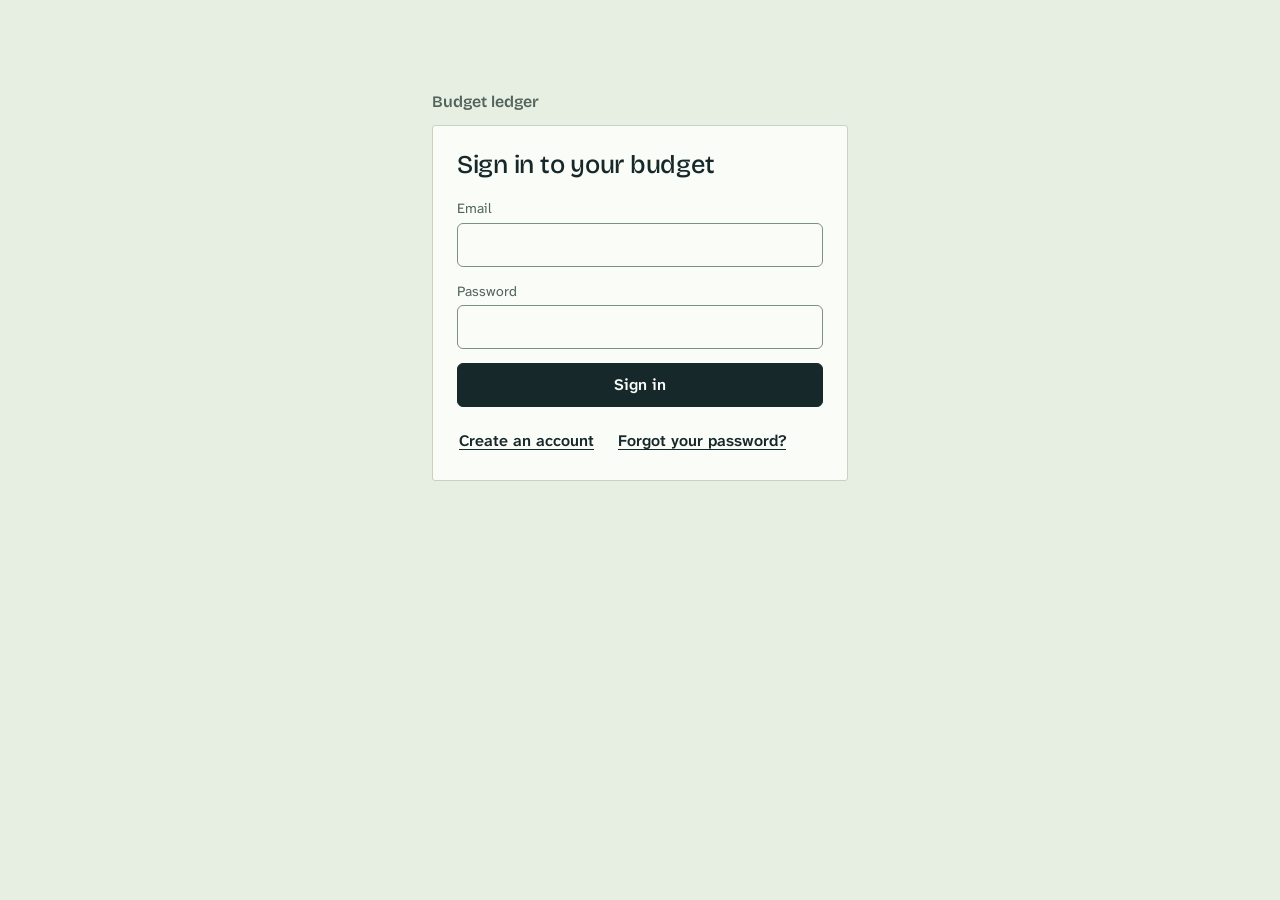
==== index.html @ 2b4f2cd9 "Add budget ledger app Single-page budget app (income, expenses, monthly budgets) that signs in and s" ====
<!doctype html>
<html lang="en">
<head>
<meta charset="utf-8">
<meta name="viewport" content="width=device-width, initial-scale=1, viewport-fit=cover">
<title>Budget ledger</title>
<meta name="color-scheme" content="light dark">
<meta name="robots" content="noindex">
<link rel="preconnect" href="https://fonts.googleapis.com">
<link rel="preconnect" href="https://fonts.gstatic.com" crossorigin>
<link href="https://fonts.googleapis.com/css2?family=Bricolage+Grotesque:opsz,wght@12..96,400..700&display=swap" rel="stylesheet">
<link href="https://fonts.googleapis.com/css2?family=Atkinson+Hyperlegible+Next:wght@400;600;700&display=swap" rel="stylesheet">
<style>
:root{
  --paper:#E7EFE2; --sheet:#FAFCF7; --band:#EDF4E7; --ink:#17282B; --muted:#52635C;
  --rule:#C5D3C0; --line:#7C9082; --green:#1F6646; --red:#B42318; --amber:#FFE9A8;
  --track:#D9E4D4; --focus:#1A5FB4; --backdrop:rgba(12,24,18,.45);
  --display:"Bricolage Grotesque","Avenir Next","Segoe UI",system-ui,sans-serif;
  --body:"Atkinson Hyperlegible Next","Atkinson Hyperlegible","Segoe UI",system-ui,-apple-system,sans-serif;
  box-sizing:border-box;
  padding-top:env(safe-area-inset-top,0px);
  padding-bottom:env(safe-area-inset-bottom,0px);
}
@media (prefers-color-scheme: dark){
  :root:not([data-theme="light"]){
    --paper:#0F1715; --sheet:#16201D; --band:#1B2824; --ink:#E4ECE4; --muted:#9DADA5;
    --rule:#2D3C36; --line:#5E746A; --green:#7ACBA2; --red:#FF8F80; --amber:#5A4A12;
    --track:#27352F; --focus:#8AB4F8; --backdrop:rgba(0,0,0,.6);
  }
}
:root[data-theme="dark"]{
  --paper:#0F1715; --sheet:#16201D; --band:#1B2824; --ink:#E4ECE4; --muted:#9DADA5;
  --rule:#2D3C36; --line:#5E746A; --green:#7ACBA2; --red:#FF8F80; --amber:#5A4A12;
  --track:#27352F; --focus:#8AB4F8; --backdrop:rgba(0,0,0,.6);
}
*,*::before,*::after{box-sizing:inherit}
html{scroll-padding-top:env(safe-area-inset-top,0px)}
body{margin:0;background:var(--paper);color:var(--ink);font-family:var(--body);font-size:16px;line-height:1.45;-webkit-text-size-adjust:100%}
[hidden]{display:none !important}
h1,h2,h3,p{margin:0}
button,input,select,textarea{font:inherit;color:inherit}
:focus-visible{outline:3px solid var(--focus);outline-offset:2px}
.wrap{max-width:1120px;margin:0 auto;padding:clamp(14px,3vw,32px)}

/* top bar */
.top{display:flex;flex-wrap:wrap;gap:12px 20px;align-items:center;justify-content:space-between}
.lead{display:flex;flex-wrap:wrap;gap:10px 18px;align-items:center}
.monthnav{display:flex;align-items:center;gap:6px;flex-wrap:wrap}
.monthlabel{font-family:var(--display);font-weight:600;font-size:1.25rem;min-width:9.5em;text-align:center}
.iconbtn{width:44px;height:44px;border:1px solid var(--line);background:var(--sheet);border-radius:6px;font-size:1.4rem;line-height:1;cursor:pointer}
.tools{display:flex;flex-wrap:wrap;gap:8px;align-items:center}
.status{font-size:.875rem;color:var(--muted);margin-right:4px}
.status .bad{color:var(--red)}
.btn{min-height:44px;padding:0 16px;border:1px solid var(--line);background:var(--sheet);border-radius:6px;cursor:pointer;font-weight:600}
.btn.small{min-height:40px;padding:0 12px;font-size:.9375rem}
.btn.primary{background:var(--ink);color:var(--sheet);border-color:var(--ink)}
.btn.danger{color:var(--red);border-color:var(--red)}
.btn:disabled{opacity:.5;cursor:not-allowed}
.linkbtn{background:none;border:0;padding:4px 2px;text-decoration:underline;text-underline-offset:3px;cursor:pointer;font-weight:600}

/* the sentence */
.hero{padding:clamp(22px,5vw,48px) 0 clamp(18px,3vw,30px)}
.say{font-family:var(--display);font-weight:500;font-size:clamp(1.45rem,1rem + 2.1vw,2.35rem);line-height:1.18;max-width:26em;text-wrap:balance;letter-spacing:-.01em}
.result{font-family:var(--display);font-weight:650;font-size:clamp(2.1rem,1.2rem + 4vw,3.6rem);line-height:1.1;margin-top:.35em;letter-spacing:-.02em;font-variant-numeric:tabular-nums}
.result span{display:inline-block;border-bottom:.09em double currentColor;padding-bottom:.04em}
.result.short{color:var(--red)}
.plan{margin-top:14px;color:var(--muted);max-width:60ch}
.hero .btn{margin-top:16px}

/* sheets of paper */
.sheet{background:var(--sheet);border:1px solid var(--rule);border-radius:3px;padding:18px}
.sheet + .sheet{margin-top:16px}
.sheet h2{font-family:var(--display);font-weight:600;font-size:1.1rem;margin-bottom:12px}
.sheethead{display:flex;flex-wrap:wrap;align-items:baseline;justify-content:space-between;gap:4px 16px;margin-bottom:12px}
.sheethead h2{margin:0}
.sheethead div{font-size:.9375rem;color:var(--muted)}

/* add an entry */
.addgrid{display:grid;gap:10px;grid-template-columns:max-content 7.5rem minmax(9rem,1fr) 10.5rem 10rem max-content;align-items:end}
.f{display:flex;flex-direction:column;gap:4px;min-width:0}
.f > span{font-size:.875rem;color:var(--muted)}
input[type=text],input[type=email],input[type=password],input[type=date],select,textarea{width:100%;min-height:44px;padding:8px 10px;border:1px solid var(--line);border-radius:6px;background:var(--sheet);font-size:1rem}
input.num{text-align:right;font-variant-numeric:tabular-nums}
.seg{display:inline-flex;border:1px solid var(--line);border-radius:6px;overflow:hidden;height:44px}
.seg label{position:relative;display:flex;cursor:pointer}
.seg input{position:absolute;opacity:0;inset:0;margin:0;cursor:pointer}
.seg span{display:flex;align-items:center;padding:0 12px;font-weight:600;white-space:nowrap}
.seg input:checked + span{background:var(--ink);color:var(--sheet)}
.seg input:focus-visible + span{outline:3px solid var(--focus);outline-offset:-3px}
.check{display:inline-flex;align-items:center;gap:8px;margin-top:12px;font-size:.9375rem;cursor:pointer}
.check input{width:20px;height:20px;accent-color:var(--ink)}
.err{color:var(--red);margin-top:10px;font-weight:600}
.add{margin-bottom:16px}
.due{margin-bottom:16px}
.duerow{display:flex;flex-wrap:wrap;align-items:center;gap:8px 12px;padding:8px 0;border-top:1px solid var(--rule)}
.duerow .grow{flex:1 1 12rem;min-width:0}
.duerow small{display:block;color:var(--muted);font-size:.875rem}

/* main columns */
.cols{display:grid;gap:16px;grid-template-columns:minmax(0,1.55fr) minmax(0,1fr);align-items:start}

/* ledger: green-bar paper, one band per day */
.ledger{border-top:1px solid var(--rule)}
.row{display:grid;grid-template-columns:4.4rem minmax(0,1fr) auto;gap:10px;align-items:baseline;width:100%;text-align:left;background:transparent;border:0;border-bottom:1px solid var(--rule);padding:10px 8px;cursor:pointer;border-radius:0}
.row.band{background:var(--band)}
.row:hover .rnote{text-decoration:underline;text-underline-offset:3px}
.rdate{color:var(--muted);font-size:.875rem;white-space:nowrap}
.rmain{min-width:0}
.rnote{display:block;overflow-wrap:anywhere}
.rsub{display:block;color:var(--muted);font-size:.875rem}
.ramt{font-variant-numeric:tabular-nums;font-weight:600;white-space:nowrap}
.ramt.in{color:var(--green)}
.row.new{animation:flash 1.6s ease-out}
@keyframes flash{from{background:var(--amber)}}
.empty{color:var(--muted);padding:14px 0 4px;max-width:46ch}

/* budget */
.cat{display:block;width:100%;text-align:left;background:transparent;border:0;border-top:1px solid var(--rule);padding:10px 4px;cursor:pointer;border-radius:0}
.cat[aria-pressed=true]{background:var(--band);box-shadow:inset 3px 0 0 var(--ink)}
.cattop{display:flex;justify-content:space-between;gap:12px;align-items:baseline}
.catname{font-weight:600;overflow-wrap:anywhere}
.catnum{font-variant-numeric:tabular-nums;white-space:nowrap;font-size:.9375rem}
.catsub{font-size:.875rem;color:var(--muted);margin-top:2px}
.catsub.over{color:var(--red);font-weight:600}
.bar{position:relative;height:8px;background:var(--track);margin-top:7px}
.bar i{display:block;height:100%;background:var(--ink)}
.bar.over i{background:var(--red)}
.bar.in i{background:var(--green)}
.bar b{position:absolute;top:-4px;bottom:-4px;width:2px;background:var(--ink);box-shadow:0 0 0 1px var(--sheet)}
.subhead{font-family:var(--display);font-weight:600;font-size:1rem;margin:18px 0 8px}
.hint{color:var(--muted);font-size:.875rem;margin-top:12px}
.panelbtn{margin-top:14px}

/* trend */
.trend svg{display:block;width:100%;height:auto}
.trend text{fill:var(--muted);font-family:var(--body);font-size:11px}
.trend text.cur{fill:var(--ink);font-weight:700}
.trend .hit{fill:transparent;cursor:pointer}
.trend .hit:focus-visible{outline:3px solid var(--focus)}
.legend{display:flex;gap:16px;font-size:.875rem;color:var(--muted);margin-top:8px}
.legend i{display:inline-block;width:10px;height:10px;margin-right:6px}

/* dialogs */
dialog{width:100%;max-width:min(620px,calc(100vw - 20px));max-height:calc(100% - 20px);overflow:auto;border:1px solid var(--rule);border-radius:4px;background:var(--sheet);color:var(--ink);padding:20px}
dialog::backdrop{background:var(--backdrop)}
dialog h2{font-family:var(--display);font-weight:600;font-size:1.3rem;margin-bottom:14px}
dialog h3{font-family:var(--display);font-weight:600;font-size:1.05rem;margin:22px 0 8px}
.dgrid{display:grid;gap:12px;grid-template-columns:1fr 1fr}
.dgrid .wide{grid-column:1 / -1}
.actions{display:flex;flex-wrap:wrap;gap:8px;margin-top:20px;align-items:center}
.actions .sp{flex:1}
.cathead,.catrow{display:grid;grid-template-columns:minmax(0,1fr) 8.5rem auto;gap:8px;align-items:center}
.cathead{font-size:.875rem;color:var(--muted);margin-bottom:4px}
.cathead span:last-child{width:5.2rem}
.catrow{margin-bottom:8px}
.addcat{display:grid;grid-template-columns:minmax(0,1fr) auto;gap:8px;margin-top:4px}
.reprow{display:flex;flex-wrap:wrap;gap:8px 12px;align-items:center;justify-content:space-between;padding:8px 0;border-top:1px solid var(--rule)}
.dnote{margin-top:12px;font-size:.9375rem}
textarea{min-height:170px;resize:vertical;font-size:.9375rem;white-space:pre;overflow:auto}
.steps{color:var(--muted);margin-bottom:12px;max-width:62ch}

/* sign in */
.authwrap{max-width:30rem;padding-top:clamp(28px,10vh,96px)}
.brand{font-family:var(--display);font-weight:600;color:var(--muted);margin-bottom:12px}
.authcard{padding:24px}
.authcard .say{font-size:1.6rem;margin-bottom:18px}
#authForm{display:grid;gap:14px}
#authForm .err,#authForm .note{margin-top:0}
.note{font-weight:600}
.authlinks{display:flex;flex-wrap:wrap;gap:6px 20px;margin-top:18px}

/* toast */
.toast{position:fixed;left:50%;transform:translateX(-50%);bottom:calc(16px + env(safe-area-inset-bottom,0px));background:var(--ink);color:var(--sheet);padding:10px 14px;border-radius:6px;display:flex;gap:12px;align-items:center;max-width:calc(100vw - 24px);z-index:5}
.toast .linkbtn{color:inherit}

@media (max-width:1040px){
  .addgrid{grid-template-columns:1fr 1fr}
  .addgrid .seg{grid-column:1 / -1;justify-self:start}
  .addgrid .f-amt,.addgrid .f-note{grid-column:1 / -1}
  .addgrid #aAdd{grid-column:1 / -1}
}
@media (max-width:820px){
  .cols{grid-template-columns:minmax(0,1fr)}
  .tools{width:100%}
  .status{width:100%}
}
@media (max-width:460px){
  .monthlabel{min-width:0;flex:1}
  .monthnav{width:100%}
  .row{grid-template-columns:3.4rem minmax(0,1fr) auto;padding:10px 4px}
  .sheet{padding:14px}
  .dgrid{grid-template-columns:1fr}
  .cathead,.catrow{grid-template-columns:minmax(0,1fr) 6.5rem auto}
}
@media (prefers-reduced-motion:reduce){ .row.new{animation:none} }
</style>
</head>
<body>
<main class="wrap authwrap" id="authView" hidden>
  <p class="brand">Budget ledger</p>
  <section class="sheet authcard" aria-labelledby="authTitle">
    <h1 id="authTitle" class="say">Sign in to your budget</h1>
    <form id="authForm" novalidate>
      <label class="f" id="fName" hidden><span>Your first name</span><input id="uName" type="text" autocomplete="given-name" maxlength="40"></label>
      <label class="f" id="fEmail"><span>Email</span><input id="uEmail" type="email" autocomplete="email" inputmode="email"></label>
      <label class="f" id="fPass"><span id="passLabel">Password</span><input id="uPass" type="password" autocomplete="current-password"></label>
      <p id="authMsg" class="err" role="alert" hidden></p>
      <button id="authGo" class="btn primary" type="submit">Sign in</button>
    </form>
    <p class="authlinks">
      <button class="linkbtn" id="toSignup" type="button">Create an account</button>
      <button class="linkbtn" id="toForgot" type="button">Forgot your password?</button>
      <button class="linkbtn" id="toSignin" type="button" hidden>Back to sign in</button>
    </p>
  </section>
</main>

<div class="wrap" id="appView" hidden>

  <header class="top">
    <div class="lead">
    <div class="monthnav">
      <button class="iconbtn" id="prevM" type="button" aria-label="Previous month">&lsaquo;</button>
      <div id="monthLabel" class="monthlabel" aria-live="polite"></div>
      <button class="iconbtn" id="nextM" type="button" aria-label="Next month">&rsaquo;</button>
      <button class="btn small" id="thisM" type="button" hidden>Back to this month</button>
    </div>
    </div>
    <div class="tools">
      <span id="acctName" class="status"></span>
      <span id="status" class="status" role="status"></span>
      <button class="btn small" id="openImp" type="button">Import from a sheet</button>
      <button class="btn small" id="doExport" type="button">Export CSV</button>
      <button class="btn small" id="openCats" type="button">Categories and budgets</button>
      <button class="btn small" id="signOut" type="button">Sign out</button>
    </div>
  </header>

  <section id="hero" class="hero" aria-live="polite"></section>

  <section class="add sheet" aria-labelledby="addTitle">
    <h2 id="addTitle">Add an entry</h2>
    <div class="addgrid" id="addGrid">
      <div class="seg" role="radiogroup" aria-label="Entry type">
        <label><input type="radio" name="aKind" value="expense" checked><span>Money out</span></label>
        <label><input type="radio" name="aKind" value="income"><span>Money in</span></label>
      </div>
      <label class="f f-amt"><span>Amount</span><input id="aAmt" class="num" type="text" inputmode="decimal" autocomplete="off" placeholder="0.00"></label>
      <label class="f f-note"><span>What was it?</span><input id="aNote" type="text" list="notes" autocomplete="off" maxlength="120" placeholder="Groceries, client invoice, rent"></label>
      <label class="f f-cat"><span>Category</span><select id="aCat"></select></label>
      <label class="f f-date"><span>Date</span><input id="aDate" type="date"></label>
      <button id="aAdd" class="btn primary" type="button" disabled>Add entry</button>
    </div>
    <label class="check"><input type="checkbox" id="aRepeat"> Repeats every month</label>
    <p id="aErr" class="err" role="alert" hidden></p>
    <datalist id="notes"></datalist>
  </section>

  <section id="due" class="due sheet" aria-labelledby="dueTitle" hidden></section>

  <div class="cols">
    <section class="sheet" aria-labelledby="entTitle">
      <div class="sheethead"><h2 id="entTitle">Entries</h2><div id="filterNote"></div></div>
      <div id="ledger"></div>
    </section>
    <aside>
      <section class="sheet" aria-labelledby="budTitle">
        <h2 id="budTitle">Budget</h2>
        <div id="budget"></div>
      </section>
      <section class="sheet" aria-labelledby="trTitle">
        <h2 id="trTitle">Last six months</h2>
        <div id="trend" class="trend"></div>
      </section>
    </aside>
  </div>
</div>

<dialog id="editDlg" aria-labelledby="editTitle">
  <h2 id="editTitle">Edit entry</h2>
  <div class="dgrid" id="editGrid">
    <div class="wide">
      <div class="seg" role="radiogroup" aria-label="Entry type">
        <label><input type="radio" name="eKind" value="expense"><span>Money out</span></label>
        <label><input type="radio" name="eKind" value="income"><span>Money in</span></label>
      </div>
    </div>
    <label class="f"><span>Amount</span><input id="eAmt" class="num" type="text" inputmode="decimal" autocomplete="off"></label>
    <label class="f"><span>Date</span><input id="eDate" type="date"></label>
    <label class="f wide"><span>What was it?</span><input id="eNote" type="text" maxlength="120" autocomplete="off"></label>
    <label class="f wide"><span>Category</span><select id="eCat"></select></label>
  </div>
  <p id="eErr" class="err" role="alert" hidden></p>
  <div class="actions">
    <button class="btn danger" id="eDelete" type="button">Delete entry</button>
    <span class="sp"></span>
    <button class="btn" id="eCancel" type="button">Cancel</button>
    <button class="btn primary" id="eSave" type="button">Save changes</button>
  </div>
</dialog>

<dialog id="catDlg" aria-labelledby="catTitle">
  <h2 id="catTitle">Categories and budgets</h2>
  <p class="steps">Changes save as you make them. Leave a budget blank if you only want to track a category.</p>
  <div id="catBody"></div>
  <p id="catNote" class="dnote" role="status" hidden></p>
  <div class="actions"><span class="sp"></span><button class="btn primary" id="catDone" type="button">Done</button></div>
</dialog>

<dialog id="impDlg" aria-labelledby="impTitle">
  <h2 id="impTitle">Import from a sheet</h2>
  <p class="steps">In Google Sheets, select your rows and copy them, then paste here. Put the columns in this order: date, description, category, amount. A header row is fine, and a fifth column saying income or expense is optional.</p>
  <label class="f"><span>Pasted rows</span><textarea id="impText" spellcheck="false" placeholder="10/02/2026	Groceries	Food	84.12"></textarea></label>
  <p id="impPreview" class="dnote" role="status"></p>
  <div class="actions"><span class="sp"></span>
    <button class="btn" id="impCancel" type="button">Cancel</button>
    <button class="btn primary" id="impGo" type="button" disabled>Import entries</button>
  </div>
</dialog>

<div id="toast" class="toast" role="status" hidden></div>

<script>
/* Supabase client library @supabase/supabase-js 2.117.2 (MIT) */
var supabase=(function(e){function t(e,t){var n={};for(var r in e)Object.prototype.hasOwnProperty.call(e,r)&&t.indexOf(r)<0&&(n[r]=e[r]);if(e!=null&&typeof Object.getOwnPropertySymbols==`function`)for(var i=0,r=Object.getOwnPropertySymbols(e);i<r.length;i++)t.indexOf(r[i])<0&&Object.prototype.propertyIsEnumerable.call(e,r[i])&&(n[r[i]]=e[r[i]]);return n}function n(e,t,n,r){function i(e){return e instanceof n?e:new n(function(t){t(e)})}return new(n||=Promise)(function(n,a){function o(e){try{c(r.next(e))}catch(e){a(e)}}function s(e){try{c(r.throw(e))}catch(e){a(e)}}function c(e){e.done?n(e.value):i(e.value).then(o,s)}c((r=r.apply(e,t||[])).next())})}let r=e=>e?(...t)=>e(...t):(...e)=>fetch(...e);var i=class extends Error{constructor(e,t=`FunctionsError`,n){super(e),this.name=t,this.context=n}toJSON(){return{name:this.name,message:this.message,context:this.context}}},a=class extends i{constructor(e){super(`Failed to send a request to the Edge Function`,`FunctionsFetchError`,e)}},o=class extends i{constructor(e){super(`Relay Error invoking the Edge Function`,`FunctionsRelayError`,e)}},s=class extends i{constructor(e){super(`Edge Function returned a non-2xx status code`,`FunctionsHttpError`,e)}},c;(function(e){e.Any=`any`,e.ApNortheast1=`ap-northeast-1`,e.ApNortheast2=`ap-northeast-2`,e.ApSouth1=`ap-south-1`,e.ApSoutheast1=`ap-southeast-1`,e.ApSoutheast2=`ap-southeast-2`,e.CaCentral1=`ca-central-1`,e.EuCentral1=`eu-central-1`,e.EuWest1=`eu-west-1`,e.EuWest2=`eu-west-2`,e.EuWest3=`eu-west-3`,e.SaEast1=`sa-east-1`,e.UsEast1=`us-east-1`,e.UsWest1=`us-west-1`,e.UsWest2=`us-west-2`})(c||={});var l=class{constructor(e,{headers:t={},customFetch:n,region:i=c.Any}={}){this.url=e,this.headers=t,this.region=i,this.fetch=r(n)}setAuth(e){this.headers.Authorization=`Bearer ${e}`}invoke(e){return n(this,arguments,void 0,function*(e,t={}){var n;let r,i,c;try{let{headers:n,method:l,body:u,signal:d,timeout:f}=t,p={},{region:m}=t;m||=this.region;let h=new URL(`${this.url}/${e}`);m&&m!==`any`&&(p[`x-region`]=m,h.searchParams.set(`forceFunctionRegion`,m));let g,ee=!!n&&Object.keys(n).some(e=>e.toLowerCase()===`content-type`);u&&!ee?typeof Blob<`u`&&u instanceof Blob||u instanceof ArrayBuffer?(p[`Content-Type`]=`application/octet-stream`,g=u):typeof u==`string`?(p[`Content-Type`]=`text/plain`,g=u):typeof FormData<`u`&&u instanceof FormData?g=u:(p[`Content-Type`]=`application/json`,g=JSON.stringify(u)):g=u&&typeof u!=`string`&&!(typeof Blob<`u`&&u instanceof Blob)&&!(u instanceof ArrayBuffer)&&!(typeof FormData<`u`&&u instanceof FormData)?JSON.stringify(u):u;let te=d;f&&(i=new AbortController,r=setTimeout(()=>i.abort(),f),d?(te=i.signal,c=()=>i.abort(),d.addEventListener(`abort`,c)):te=i.signal);let _=yield this.fetch(h.toString(),{method:l||`POST`,headers:Object.assign(Object.assign(Object.assign({},p),this.headers),n),body:g,signal:te}).catch(e=>{throw new a(e)}),ne=_.headers.get(`x-relay-error`);if(ne&&ne===`true`)throw new o(_);if(!_.ok)throw new s(_);let re=(_.headers.get(`Content-Type`)??`text/plain`).split(`;`)[0].trim().toLowerCase(),ie;return ie=re===`application/json`?yield _.json():re===`application/octet-stream`||re===`application/pdf`?yield _.blob():re===`text/event-stream`?_:re===`multipart/form-data`?yield _.formData():yield _.text(),{data:ie,error:null,response:_}}catch(e){return{data:null,error:e,response:e instanceof s||e instanceof o?e.context:void 0}}finally{r&&clearTimeout(r),c&&((n=t.signal)==null||n.removeEventListener(`abort`,c))}})}},u=class extends Error{constructor(e){super(e.message),this.name=`PostgrestError`,this.details=e.details,this.hint=e.hint,this.code=e.code}toJSON(){return{name:this.name,message:this.message,details:this.details,hint:this.hint,code:this.code}}};let d=e=>Math.min(1e3*2**e,3e4),f=[520,503],p=[`GET`,`HEAD`,`OPTIONS`];function m(e){"@babel/helpers - typeof";return m=typeof Symbol==`function`&&typeof Symbol.iterator==`symbol`?function(e){return typeof e}:function(e){return e&&typeof Symbol==`function`&&e.constructor===Symbol&&e!==Symbol.prototype?`symbol`:typeof e},m(e)}function h(e,t){if(m(e)!=`object`||!e)return e;var n=e[Symbol.toPrimitive];if(n!==void 0){var r=n.call(e,t||`default`);if(m(r)!=`object`)return r;throw TypeError(`@@toPrimitive must return a primitive value.`)}return(t===`string`?String:Number)(e)}function g(e){var t=h(e,`string`);return m(t)==`symbol`?t:t+``}function ee(e,t,n){return(t=g(t))in e?Object.defineProperty(e,t,{value:n,enumerable:!0,configurable:!0,writable:!0}):e[t]=n,e}function te(e,t){var n=Object.keys(e);if(Object.getOwnPropertySymbols){var r=Object.getOwnPropertySymbols(e);t&&(r=r.filter(function(t){return Object.getOwnPropertyDescriptor(e,t).enumerable})),n.push.apply(n,r)}return n}function _(e){for(var t=1;t<arguments.length;t++){var n=arguments[t]==null?{}:arguments[t];t%2?te(Object(n),!0).forEach(function(t){ee(e,t,n[t])}):Object.getOwnPropertyDescriptors?Object.defineProperties(e,Object.getOwnPropertyDescriptors(n)):te(Object(n)).forEach(function(t){Object.defineProperty(e,t,Object.getOwnPropertyDescriptor(n,t))})}return e}function ne(e,t){return new Promise(n=>{if(t?.aborted){n();return}let r=setTimeout(()=>{t?.removeEventListener(`abort`,i),n()},e);function i(){clearTimeout(r),n()}t?.addEventListener(`abort`,i)})}function re(e,t,n,r){return!(!r||n>=3||!p.includes(e)||!f.includes(t))}async function ie(e,t,n,r){let i=0;for(;;){let a=_({},n.headers);i>0&&(a[`X-Retry-Count`]=String(i));let o;try{o=await e(t,{method:n.method,headers:a,body:n.body,signal:n.signal})}catch(e){if(e?.name===`AbortError`||e?.code===`ABORT_ERR`||!p.includes(n.method))throw e;if(r&&i<3){let e=d(i);i++,await ne(e,n.signal);continue}throw e}if(re(n.method,o.status,i,r)){let e=o.headers?.get(`Retry-After`)??null,t=e===null?d(i):Math.max(0,parseInt(e,10)||0)*1e3;await o.text(),i++,await ne(t,n.signal);continue}return o}}var ae=class{constructor(e){this.shouldThrowOnError=!1,this.retryEnabled=!0,this.method=e.method,this.url=e.url,this.headers=new Headers(e.headers),this.schema=e.schema,this.body=e.body,this.shouldThrowOnError=e.shouldThrowOnError??!1,this.signal=e.signal,this.isMaybeSingle=e.isMaybeSingle??!1,this.shouldStripNulls=e.shouldStripNulls??!1,this.urlLengthLimit=e.urlLengthLimit??8e3,this.retryEnabled=e.retry??!0,e.fetch?this.fetch=e.fetch:this.fetch=fetch}throwOnError(){return this.shouldThrowOnError=!0,this}stripNulls(){if(this.headers.get(`Accept`)===`text/csv`)throw Error(`stripNulls() cannot be used with csv()`);return this.shouldStripNulls=!0,this}setHeader(e,t){return this.headers=new Headers(this.headers),this.headers.set(e,t),this}retry(e){return this.retryEnabled=e,this}then(e,t){var n=this;if(this.schema===void 0||([`GET`,`HEAD`].includes(this.method)?this.headers.set(`Accept-Profile`,this.schema):this.headers.set(`Content-Profile`,this.schema)),this.method!==`GET`&&this.method!==`HEAD`&&this.headers.set(`Content-Type`,`application/json`),this.shouldStripNulls){let e=this.headers.get(`Accept`);e===`application/vnd.pgrst.object+json`?this.headers.set(`Accept`,`application/vnd.pgrst.object+json;nulls=stripped`):(!e||e===`application/json`)&&this.headers.set(`Accept`,`application/vnd.pgrst.array+json;nulls=stripped`)}let r=this.fetch,i=(async()=>{let e={};n.headers.forEach((t,n)=>{e[n]=t});let t=await ie(r,n.url.toString(),{method:n.method,headers:e,body:JSON.stringify(n.body,(e,t)=>typeof t==`bigint`?t.toString():t),signal:n.signal},n.retryEnabled);return await n.processResponse(t)})();return this.shouldThrowOnError||(i=i.catch(e=>{let t=``,n=``,r=``,i=e?.cause;if(i){let n=i?.message??``,r=i?.code??``;t=`${e?.name??`FetchError`}: ${e?.message}`,t+=`\n\nCaused by: ${i?.name??`Error`}: ${n}`,r&&(t+=` (${r})`),i?.stack&&(t+=`\n${i.stack}`)}else t=e?.stack??``;let a=this.url.toString().length;return e?.name===`AbortError`||e?.code===`ABORT_ERR`?(r=``,n=`Request was aborted (timeout or manual cancellation)`,a>this.urlLengthLimit&&(n+=`. Note: Your request URL is ${a} characters, which may exceed server limits. If selecting many fields, consider using views. If filtering with large arrays (e.g., .in('id', [many IDs])), consider using an RPC function to pass values server-side.`)):(i?.name===`HeadersOverflowError`||i?.code===`UND_ERR_HEADERS_OVERFLOW`)&&(r=``,n=`HTTP headers exceeded server limits (typically 16KB)`,a>this.urlLengthLimit&&(n+=`. Your request URL is ${a} characters. If selecting many fields, consider using views. If filtering with large arrays (e.g., .in('id', [200+ IDs])), consider using an RPC function instead.`)),{success:!1,error:{message:`${e?.name??`FetchError`}: ${e?.message}`,details:t,hint:n,code:r},data:null,count:null,status:0,statusText:``}})),i.then(e,t)}async processResponse(e){var t=this;let n=null,r=null,i=null,a=e.status,o=e.statusText;if(e.ok){if(t.method!==`HEAD`){let i=await e.text();if(i!==``)if(t.headers.get(`Accept`)===`text/csv`)r=i;else if(t.headers.get(`Accept`)&&t.headers.get(`Accept`)?.includes(`application/vnd.pgrst.plan+text`))r=i;else try{r=JSON.parse(i)}catch{if(n={message:i},r=null,t.shouldThrowOnError)throw new u({message:i,details:``,hint:``,code:``})}}let s=t.headers.get(`Prefer`)?.match(/count=(exact|planned|estimated)/),c=e.headers.get(`content-range`)?.split(`/`);if(s&&c&&c.length>1&&(i=parseInt(c[1])),t.isMaybeSingle&&Array.isArray(r))if(r.length>1){if(n={code:`PGRST116`,details:`Results contain ${r.length} rows, application/vnd.pgrst.object+json requires 1 row`,hint:null,message:`JSON object requested, multiple (or no) rows returned`},r=null,i=null,a=406,o=`Not Acceptable`,t.shouldThrowOnError)throw new u(_(_({},n),{},{hint:n.hint??``}))}else r=r.length===1?r[0]:null}else{let i=await e.text();try{n=JSON.parse(i),Array.isArray(n)&&e.status===404&&(r=[],n=null,a=200,o=`OK`)}catch{e.status===404&&i===``?(a=204,o=`No Content`):n={message:i}}if(n&&t.shouldThrowOnError)throw new u(n)}return{success:n===null,error:n,data:r,count:i,status:a,statusText:o}}returns(){return this}overrideTypes(){return this}},oe=class extends ae{throwOnError(){return super.throwOnError()}select(e){let t=!1,n=(e??`*`).split(``).map(e=>/\s/.test(e)&&!t?``:(e===`"`&&(t=!t),e)).join(``);return this.url.searchParams.set(`select`,n),this.headers.append(`Prefer`,`return=representation`),this}order(e,{ascending:t=!0,nullsFirst:n,foreignTable:r,referencedTable:i=r}={}){let a=i?`${i}.order`:`order`,o=this.url.searchParams.get(a);return this.url.searchParams.set(a,`${o?`${o},`:``}${e}.${t?`asc`:`desc`}${n===void 0?``:n?`.nullsfirst`:`.nullslast`}`),this}limit(e,{foreignTable:t,referencedTable:n=t}={}){let r=n===void 0?`limit`:`${n}.limit`;return this.url.searchParams.set(r,`${e}`),this}range(e,t,{foreignTable:n,referencedTable:r=n}={}){let i=r===void 0?`offset`:`${r}.offset`,a=r===void 0?`limit`:`${r}.limit`;return this.url.searchParams.set(i,`${e}`),this.url.searchParams.set(a,`${t-e+1}`),this}abortSignal(e){return this.signal=e,this}single(){return this.headers.set(`Accept`,`application/vnd.pgrst.object+json`),this}maybeSingle(){return this.isMaybeSingle=!0,this}csv(){return this.headers.set(`Accept`,`text/csv`),this}geojson(){return this.headers.set(`Accept`,`application/geo+json`),this}explain({analyze:e=!1,verbose:t=!1,settings:n=!1,buffers:r=!1,wal:i=!1,format:a=`text`}={}){let o=[e?`analyze`:null,t?`verbose`:null,n?`settings`:null,r?`buffers`:null,i?`wal`:null].filter(Boolean).join(`|`),s=this.headers.get(`Accept`)??`application/json`;return this.headers.set(`Accept`,`application/vnd.pgrst.plan+${a}; for="${s}"; options=${o};`),this}rollback(){return this.headers.append(`Prefer`,`tx=rollback`),this}returns(){return this}maxAffected(e){return this.headers.append(`Prefer`,`handling=strict`),this.headers.append(`Prefer`,`max-affected=${e}`),this}};let se=RegExp(`[,()]`);var ce=class extends oe{throwOnError(){return super.throwOnError()}eq(e,t){return this.url.searchParams.append(e,`eq.${t}`),this}neq(e,t){return this.url.searchParams.append(e,`neq.${t}`),this}gt(e,t){return this.url.searchParams.append(e,`gt.${t}`),this}gte(e,t){return this.url.searchParams.append(e,`gte.${t}`),this}lt(e,t){return this.url.searchParams.append(e,`lt.${t}`),this}lte(e,t){return this.url.searchParams.append(e,`lte.${t}`),this}like(e,t){return this.url.searchParams.append(e,`like.${t}`),this}likeAllOf(e,t){return this.url.searchParams.append(e,`like(all).{${t.join(`,`)}}`),this}likeAnyOf(e,t){return this.url.searchParams.append(e,`like(any).{${t.join(`,`)}}`),this}ilike(e,t){return this.url.searchParams.append(e,`ilike.${t}`),this}ilikeAllOf(e,t){return this.url.searchParams.append(e,`ilike(all).{${t.join(`,`)}}`),this}ilikeAnyOf(e,t){return this.url.searchParams.append(e,`ilike(any).{${t.join(`,`)}}`),this}regexMatch(e,t){return this.url.searchParams.append(e,`match.${t}`),this}regexIMatch(e,t){return this.url.searchParams.append(e,`imatch.${t}`),this}is(e,t){return this.url.searchParams.append(e,`is.${t}`),this}isDistinct(e,t){return this.url.searchParams.append(e,`isdistinct.${t}`),this}in(e,t){let n=Array.from(new Set(t)).map(e=>typeof e==`string`&&se.test(e)?`"${e}"`:`${e}`).join(`,`);return this.url.searchParams.append(e,`in.(${n})`),this}notIn(e,t){let n=Array.from(new Set(t)).map(e=>typeof e==`string`&&se.test(e)?`"${e}"`:`${e}`).join(`,`);return this.url.searchParams.append(e,`not.in.(${n})`),this}contains(e,t){return typeof t==`string`?this.url.searchParams.append(e,`cs.${t}`):Array.isArray(t)?this.url.searchParams.append(e,`cs.{${t.join(`,`)}}`):this.url.searchParams.append(e,`cs.${JSON.stringify(t)}`),this}containedBy(e,t){return typeof t==`string`?this.url.searchParams.append(e,`cd.${t}`):Array.isArray(t)?this.url.searchParams.append(e,`cd.{${t.join(`,`)}}`):this.url.searchParams.append(e,`cd.${JSON.stringify(t)}`),this}rangeGt(e,t){return this.url.searchParams.append(e,`sr.${t}`),this}rangeGte(e,t){return this.url.searchParams.append(e,`nxl.${t}`),this}rangeLt(e,t){return this.url.searchParams.append(e,`sl.${t}`),this}rangeLte(e,t){return this.url.searchParams.append(e,`nxr.${t}`),this}rangeAdjacent(e,t){return this.url.searchParams.append(e,`adj.${t}`),this}overlaps(e,t){return typeof t==`string`?this.url.searchParams.append(e,`ov.${t}`):this.url.searchParams.append(e,`ov.{${t.join(`,`)}}`),this}textSearch(e,t,{config:n,type:r}={}){let i=``;r===`plain`?i=`pl`:r===`phrase`?i=`ph`:r===`websearch`&&(i=`w`);let a=n===void 0?``:`(${n})`;return this.url.searchParams.append(e,`${i}fts${a}.${t}`),this}match(e){return Object.entries(e).filter(([e,t])=>t!==void 0).forEach(([e,t])=>{this.url.searchParams.append(e,`eq.${t}`)}),this}not(e,t,n){return this.url.searchParams.append(e,`not.${t}.${n}`),this}or(e,{foreignTable:t,referencedTable:n=t}={}){let r=n?`${n}.or`:`or`;return this.url.searchParams.append(r,`(${e})`),this}filter(e,t,n){return this.url.searchParams.append(e,`${t}.${n}`),this}},le=class{constructor(e,{headers:t={},schema:n,fetch:r,urlLengthLimit:i=8e3,retry:a}){this.url=e,this.headers=new Headers(t),this.schema=n,this.fetch=r,this.urlLengthLimit=i,this.retry=a}cloneRequestState(){return{url:new URL(this.url.toString()),headers:new Headers(this.headers)}}select(e,t){let{head:n=!1,count:r}=t??{},i=n?`HEAD`:`GET`,a=!1,o=(e??`*`).split(``).map(e=>/\s/.test(e)&&!a?``:(e===`"`&&(a=!a),e)).join(``),{url:s,headers:c}=this.cloneRequestState();return s.searchParams.set(`select`,o),r&&c.append(`Prefer`,`count=${r}`),new ce({method:i,url:s,headers:c,schema:this.schema,fetch:this.fetch,urlLengthLimit:this.urlLengthLimit,retry:this.retry})}insert(e,{count:t,defaultToNull:n=!0}={}){let{url:r,headers:i}=this.cloneRequestState();if(t&&i.append(`Prefer`,`count=${t}`),n||i.append(`Prefer`,`missing=default`),Array.isArray(e)){let t=e.reduce((e,t)=>e.concat(Object.keys(t)),[]);if(t.length>0){let e=[...new Set(t)].map(e=>`"${e}"`);r.searchParams.set(`columns`,e.join(`,`))}}return new ce({method:`POST`,url:r,headers:i,schema:this.schema,body:e,fetch:this.fetch??fetch,urlLengthLimit:this.urlLengthLimit,retry:this.retry})}upsert(e,{onConflict:t,ignoreDuplicates:n=!1,count:r,defaultToNull:i=!0}={}){let{url:a,headers:o}=this.cloneRequestState();if(o.append(`Prefer`,`resolution=${n?`ignore`:`merge`}-duplicates`),t!==void 0&&a.searchParams.set(`on_conflict`,t),r&&o.append(`Prefer`,`count=${r}`),i||o.append(`Prefer`,`missing=default`),Array.isArray(e)){let t=e.reduce((e,t)=>e.concat(Object.keys(t)),[]);if(t.length>0){let e=[...new Set(t)].map(e=>`"${e}"`);a.searchParams.set(`columns`,e.join(`,`))}}return new ce({method:`POST`,url:a,headers:o,schema:this.schema,body:e,fetch:this.fetch??fetch,urlLengthLimit:this.urlLengthLimit,retry:this.retry})}update(e,{count:t}={}){let{url:n,headers:r}=this.cloneRequestState();return t&&r.append(`Prefer`,`count=${t}`),new ce({method:`PATCH`,url:n,headers:r,schema:this.schema,body:e,fetch:this.fetch??fetch,urlLengthLimit:this.urlLengthLimit,retry:this.retry})}delete({count:e}={}){let{url:t,headers:n}=this.cloneRequestState();return e&&n.append(`Prefer`,`count=${e}`),new ce({method:`DELETE`,url:t,headers:n,schema:this.schema,fetch:this.fetch??fetch,urlLengthLimit:this.urlLengthLimit,retry:this.retry})}};function ue(e,t){try{let t=JSON.parse(e);if(t&&typeof t==`object`&&!Array.isArray(t))return new u({message:String(t.message??e),details:t.details??``,hint:t.hint??``,code:t.code??``})}catch{}return new u({message:e||t,details:``,hint:``,code:``})}function de(e,t,n){let r=e;return{success:!1,error:new u({message:`${r?.name??`FetchError`}: ${r?.message}`,details:``,hint:``,code:``}),data:null,count:null,status:t,statusText:n}}var fe=class e{constructor(e,{headers:t={},schema:n,fetch:r,timeout:i,urlLengthLimit:a=8e3,retry:o}={}){this.url=e,this.headers=new Headers(t),this.schemaName=n,this.urlLengthLimit=a;let s=r??globalThis.fetch;i!==void 0&&i>0?this.fetch=(e,t)=>{let n=new AbortController,r=setTimeout(()=>n.abort(),i),a=t?.signal;if(a){if(a.aborted)return clearTimeout(r),s(e,t);let i=()=>{clearTimeout(r),n.abort()};return a.addEventListener(`abort`,i,{once:!0}),s(e,_(_({},t),{},{signal:n.signal})).finally(()=>{clearTimeout(r),a.removeEventListener(`abort`,i)})}return s(e,_(_({},t),{},{signal:n.signal})).finally(()=>clearTimeout(r))}:this.fetch=s,this.retry=o}from(e){if(!e||typeof e!=`string`||e.trim()===``)throw Error(`Invalid relation name: relation must be a non-empty string.`);return new le(new URL(`${this.url}/${e}`),{headers:new Headers(this.headers),schema:this.schemaName,fetch:this.fetch,urlLengthLimit:this.urlLengthLimit,retry:this.retry})}schema(t){return new e(this.url,{headers:this.headers,schema:t,fetch:this.fetch,urlLengthLimit:this.urlLengthLimit,retry:this.retry})}async getOpenApiSpec(){var e=this;let t=new Headers(e.headers);t.set(`Accept`,`application/openapi+json`),e.schemaName&&t.set(`Accept-Profile`,e.schemaName);let n={};t.forEach((e,t)=>{n[t]=e});let r=e.fetch??globalThis.fetch,i;try{i=await ie(r,`${e.url}/`,{method:`GET`,headers:n},e.retry??!0)}catch(e){return de(e,0,``)}let a;try{a=await i.text()}catch(e){return de(e,i.status,i.statusText)}if(i.ok)try{return{success:!0,error:null,data:JSON.parse(a),count:null,status:i.status,statusText:i.statusText}}catch{}return{success:!1,error:ue(a,i.statusText),data:null,count:null,status:i.status,statusText:i.statusText}}rpc(e,t={},{head:n=!1,get:r=!1,count:i}={}){let a,o=new URL(`${this.url}/rpc/${e}`),s,c=e=>typeof e==`object`&&!!e&&(!Array.isArray(e)||e.some(c)),l=n&&Object.values(t).some(c);l?(a=`POST`,s=t):n||r?(a=n?`HEAD`:`GET`,Object.entries(t).filter(([e,t])=>t!==void 0).map(([e,t])=>[e,Array.isArray(t)?`{${t.join(`,`)}}`:`${t}`]).forEach(([e,t])=>{o.searchParams.append(e,t)})):(a=`POST`,s=t);let u=new Headers(this.headers);return l?u.set(`Prefer`,i?`count=${i},return=minimal`:`return=minimal`):i&&u.set(`Prefer`,`count=${i}`),new ce({method:a,url:o,headers:u,schema:this.schemaName,body:s,fetch:this.fetch??fetch,urlLengthLimit:this.urlLengthLimit,retry:this.retry})}},pe=class{constructor(){}static detectEnvironment(){if(typeof WebSocket<`u`)return{type:`native`,wsConstructor:WebSocket};let e=globalThis;if(typeof globalThis<`u`&&e.WebSocket!==void 0)return{type:`native`,wsConstructor:e.WebSocket};let t=typeof global<`u`?global:void 0;if(t&&t.WebSocket!==void 0)return{type:`native`,wsConstructor:t.WebSocket};if(typeof globalThis<`u`&&e.WebSocketPair!==void 0&&globalThis.WebSocket===void 0)return{type:`cloudflare`,error:`Cloudflare Workers detected. WebSocket clients are not supported in Cloudflare Workers.`,workaround:`Use Cloudflare Workers WebSocket API for server-side WebSocket handling, or deploy to a different runtime.`};if(typeof globalThis<`u`&&e.EdgeRuntime||typeof navigator<`u`&&navigator.userAgent?.includes(`Vercel-Edge`))return{type:`unsupported`,error:`Edge runtime detected (Vercel Edge/Netlify Edge). WebSockets are not supported in edge functions.`,workaround:`Use serverless functions or a different deployment target for WebSocket functionality.`};let n=globalThis.process;if(n){let e=n.versions;if(e&&e.node)return{type:`unsupported`,error:`Node.js detected but native WebSocket not found.`,workaround:`Ensure you are running Node.js 22+ or provide a WebSocket implementation via the transport option.`}}return{type:`unsupported`,error:`Unknown JavaScript runtime without WebSocket support.`,workaround:`Ensure you're running in a supported environment (browser, Node.js, Deno) or provide a custom WebSocket implementation.`}}static getWebSocketConstructor(){let e=this.detectEnvironment();if(e.wsConstructor)return e.wsConstructor;let t=e.error||`WebSocket not supported in this environment.`;throw e.workaround&&(t+=`\n\nSuggested solution: ${e.workaround}`),Error(t)}static isWebSocketSupported(){try{return this.detectEnvironment().type===`native`}catch{return!1}}};let v={closed:`closed`,errored:`errored`,joined:`joined`,joining:`joining`,leaving:`leaving`},me={close:`phx_close`,error:`phx_error`,join:`phx_join`,reply:`phx_reply`,leave:`phx_leave`,access_token:`access_token`},he={connecting:`connecting`,open:`open`,closing:`closing`,closed:`closed`};var ge=class{constructor(e){this.HEADER_LENGTH=1,this.USER_BROADCAST_PUSH_META_LENGTH=6,this.KINDS={userBroadcastPush:3,userBroadcast:4},this.BINARY_ENCODING=0,this.JSON_ENCODING=1,this.BROADCAST_EVENT=`broadcast`,this.allowedMetadataKeys=[],this.allowedMetadataKeys=e??[]}encode(e,t){if(e.event===this.BROADCAST_EVENT&&!(e.payload instanceof ArrayBuffer)&&typeof e.payload.event==`string`)return t(this._binaryEncodeUserBroadcastPush(e));let n=[e.join_ref,e.ref,e.topic,e.event,e.payload];return t(JSON.stringify(n))}_binaryEncodeUserBroadcastPush(e){return this._isArrayBuffer(e.payload?.payload)?this._encodeBinaryUserBroadcastPush(e):this._encodeJsonUserBroadcastPush(e)}_encodeBinaryUserBroadcastPush(e){let t=e.payload?.payload??new ArrayBuffer(0);return this._encodeUserBroadcastPush(e,this.BINARY_ENCODING,t)}_encodeJsonUserBroadcastPush(e){let t=e.payload?.payload??{},n=new TextEncoder().encode(JSON.stringify(t)).buffer;return this._encodeUserBroadcastPush(e,this.JSON_ENCODING,n)}_encodeUserBroadcastPush(e,t,n){let r=new TextEncoder,i=r.encode(e.topic),a=r.encode(e.ref??``),o=r.encode(e.join_ref??``),s=r.encode(e.payload.event),c=this.allowedMetadataKeys?this._pick(e.payload,this.allowedMetadataKeys):{},l=r.encode(Object.keys(c).length===0?``:JSON.stringify(c));if(o.length>255)throw Error(`joinRef length ${o.length} exceeds maximum of 255`);if(a.length>255)throw Error(`ref length ${a.length} exceeds maximum of 255`);if(i.length>255)throw Error(`topic length ${i.length} exceeds maximum of 255`);if(s.length>255)throw Error(`userEvent length ${s.length} exceeds maximum of 255`);if(l.length>255)throw Error(`metadata length ${l.length} exceeds maximum of 255`);let u=this.USER_BROADCAST_PUSH_META_LENGTH+o.length+a.length+i.length+s.length+l.length,d=new ArrayBuffer(this.HEADER_LENGTH+u),f=new DataView(d),p=new Uint8Array(d),m=0;f.setUint8(m++,this.KINDS.userBroadcastPush),f.setUint8(m++,o.length),f.setUint8(m++,a.length),f.setUint8(m++,i.length),f.setUint8(m++,s.length),f.setUint8(m++,l.length),f.setUint8(m++,t),p.set(o,m),m+=o.length,p.set(a,m),m+=a.length,p.set(i,m),m+=i.length,p.set(s,m),m+=s.length,p.set(l,m),m+=l.length;var h=new Uint8Array(d.byteLength+n.byteLength);return h.set(new Uint8Array(d),0),h.set(new Uint8Array(n),d.byteLength),h.buffer}decode(e,t){if(this._isArrayBuffer(e))return t(this._binaryDecode(e));if(typeof e==`string`){let[n,r,i,a,o]=JSON.parse(e);return t({join_ref:n,ref:r,topic:i,event:a,payload:o})}return t({})}_binaryDecode(e){let t=new DataView(e),n=t.getUint8(0),r=new TextDecoder;switch(n){case this.KINDS.userBroadcast:return this._decodeUserBroadcast(e,t,r)}}_decodeUserBroadcast(e,t,n){let r=t.getUint8(1),i=t.getUint8(2),a=t.getUint8(3),o=t.getUint8(4),s=this.HEADER_LENGTH+4,c=n.decode(e.slice(s,s+r));s+=r;let l=n.decode(e.slice(s,s+i));s+=i;let u=n.decode(e.slice(s,s+a));s+=a;let d=e.slice(s,e.byteLength),f=o===this.JSON_ENCODING?JSON.parse(n.decode(d)):d,p={type:this.BROADCAST_EVENT,event:l,payload:f};return a>0&&(p.meta=JSON.parse(u)),{join_ref:null,ref:null,topic:c,event:this.BROADCAST_EVENT,payload:p}}_isArrayBuffer(e){return e instanceof ArrayBuffer||e?.constructor?.name===`ArrayBuffer`}_pick(e,t){return!e||typeof e!=`object`?{}:Object.fromEntries(Object.entries(e).filter(([e])=>t.includes(e)))}},y;(function(e){e.abstime=`abstime`,e.bool=`bool`,e.date=`date`,e.daterange=`daterange`,e.float4=`float4`,e.float8=`float8`,e.int2=`int2`,e.int4=`int4`,e.int4range=`int4range`,e.int8=`int8`,e.int8range=`int8range`,e.json=`json`,e.jsonb=`jsonb`,e.money=`money`,e.numeric=`numeric`,e.oid=`oid`,e.reltime=`reltime`,e.text=`text`,e.time=`time`,e.timestamp=`timestamp`,e.timestamptz=`timestamptz`,e.timetz=`timetz`,e.tsrange=`tsrange`,e.tstzrange=`tstzrange`})(y||={});let _e=(e,t,n={})=>{let r=n.skipTypes??[];return t?Object.keys(t).reduce((n,i)=>(n[i]=ve(i,e,t,r),n),{}):{}},ve=(e,t,n,r)=>{let i=t.find(t=>t.name===e)?.type,a=n[e];return i&&!r.includes(i)?ye(i,a):be(a)},ye=(e,t)=>{if(e.charAt(0)===`_`)return we(t,e.slice(1,e.length));switch(e){case y.bool:return xe(t);case y.float4:case y.float8:case y.int2:case y.int4:case y.int8:case y.numeric:case y.oid:return Se(t);case y.json:case y.jsonb:return Ce(t);case y.timestamp:return Te(t);case y.abstime:case y.date:case y.daterange:case y.int4range:case y.int8range:case y.money:case y.reltime:case y.text:case y.time:case y.timestamptz:case y.timetz:case y.tsrange:case y.tstzrange:return be(t);default:return be(t)}},be=e=>e,xe=e=>{switch(e){case`t`:return!0;case`f`:return!1;default:return e}},Se=e=>{if(typeof e==`string`){let t=parseFloat(e);if(!Number.isNaN(t))return t}return e},Ce=e=>{if(typeof e==`string`)try{return JSON.parse(e)}catch{return e}return e},we=(e,t)=>{if(typeof e!=`string`)return e;let n=e.length-1,r=e[n];if(e[0]===`{`&&r===`}`){let r,i=e.slice(1,n);try{r=JSON.parse(`[`+i+`]`)}catch{r=i?i.split(`,`):[]}return r.map(e=>ye(t,e))}return e},Te=e=>typeof e==`string`?e.replace(` `,`T`):e,Ee=e=>{let t=new URL(e);return t.protocol=t.protocol.replace(/^ws/i,`http`),t.pathname=t.pathname.replace(/\/+$/,``).replace(/\/socket\/websocket$/i,``).replace(/\/socket$/i,``).replace(/\/websocket$/i,``),t.pathname===``||t.pathname===`/`?t.pathname=`/api/broadcast`:t.pathname+=`/api/broadcast`,t.href};var b=e=>typeof e==`function`?e:function(){return e},De=typeof self<`u`?self:null,Oe=typeof window<`u`?window:null,x=De||Oe||globalThis,ke=`2.0.0`,Ae=1e4,je=1e3,Me=100,S={connecting:0,open:1,closing:2,closed:3},C={closed:`closed`,errored:`errored`,joined:`joined`,joining:`joining`,leaving:`leaving`},w={close:`phx_close`,error:`phx_error`,join:`phx_join`,reply:`phx_reply`,leave:`phx_leave`},Ne={longpoll:`longpoll`,websocket:`websocket`},Pe={complete:4},Fe=`base64url.bearer.phx.`,Ie=class{constructor(e,t,n,r){this.channel=e,this.event=t,this.payload=n||function(){return{}},this.receivedResp=null,this.timeout=r,this.timeoutTimer=null,this.recHooks=[],this.sent=!1,this.ref=void 0}resend(e){this.timeout=e,this.reset(),this.send()}send(){this.hasReceived(`timeout`)||(this.startTimeout(),this.sent=!0,this.channel.socket.push({topic:this.channel.topic,event:this.event,payload:this.payload(),ref:this.ref,join_ref:this.channel.joinRef()}))}receive(e,t){return this.hasReceived(e)&&t(this.receivedResp.response),this.recHooks.push({status:e,callback:t}),this}reset(){this.cancelRefEvent(),this.ref=null,this.refEvent=null,this.receivedResp=null,this.sent=!1}destroy(){this.cancelRefEvent(),this.cancelTimeout()}matchReceive({status:e,response:t,_ref:n}){this.recHooks.filter(t=>t.status===e).forEach(e=>e.callback(t))}cancelRefEvent(){this.refEvent&&this.channel.off(this.refEvent)}cancelTimeout(){clearTimeout(this.timeoutTimer),this.timeoutTimer=null}startTimeout(){this.timeoutTimer&&this.cancelTimeout(),this.ref=this.channel.socket.makeRef(),this.refEvent=this.channel.replyEventName(this.ref),this.channel.on(this.refEvent,e=>{this.cancelRefEvent(),this.cancelTimeout(),this.receivedResp=e,this.matchReceive(e)}),this.timeoutTimer=setTimeout(()=>{this.trigger(`timeout`,{})},this.timeout)}hasReceived(e){return this.receivedResp&&this.receivedResp.status===e}trigger(e,t){this.channel.trigger(this.refEvent,{status:e,response:t})}},Le=class{constructor(e,t){this.callback=e,this.timerCalc=t,this.timer=void 0,this.tries=0}reset(){this.tries=0,clearTimeout(this.timer)}scheduleTimeout(){clearTimeout(this.timer),this.timer=setTimeout(()=>{this.tries+=1,this.callback()},this.timerCalc(this.tries+1))}},Re=class{constructor(e,t,n){this.state=C.closed,this.topic=e,this.params=b(t||{}),this.socket=n,this.bindings=[],this.bindingRef=0,this.timeout=this.socket.timeout,this.joinedOnce=!1,this.joinPush=new Ie(this,w.join,this.params,this.timeout),this.pushBuffer=[],this.stateChangeRefs=[],this.rejoinTimer=new Le(()=>{this.socket.isConnected()&&this.rejoin()},this.socket.rejoinAfterMs),this.stateChangeRefs.push(this.socket.onError(()=>this.rejoinTimer.reset())),this.stateChangeRefs.push(this.socket.onOpen(()=>{this.rejoinTimer.reset(),this.isErrored()&&this.rejoin()})),this.joinPush.receive(`ok`,()=>{this.state=C.joined,this.rejoinTimer.reset(),this.pushBuffer.forEach(e=>e.send()),this.pushBuffer=[]}),this.joinPush.receive(`error`,e=>{this.state=C.errored,this.socket.hasLogger()&&this.socket.log(`channel`,`error ${this.topic}`,e),this.socket.isConnected()&&this.rejoinTimer.scheduleTimeout()}),this.onClose(()=>{this.rejoinTimer.reset(),this.socket.hasLogger()&&this.socket.log(`channel`,`close ${this.topic}`),this.state=C.closed,this.socket.remove(this)}),this.onError(e=>{this.socket.hasLogger()&&this.socket.log(`channel`,`error ${this.topic}`,e),this.isJoining()&&this.joinPush.reset(),this.state=C.errored,this.socket.isConnected()&&this.rejoinTimer.scheduleTimeout()}),this.joinPush.receive(`timeout`,()=>{this.socket.hasLogger()&&this.socket.log(`channel`,`timeout ${this.topic}`,this.joinPush.timeout),new Ie(this,w.leave,b({}),this.timeout).send(),this.state=C.errored,this.joinPush.reset(),this.socket.isConnected()&&this.rejoinTimer.scheduleTimeout()}),this.on(w.reply,(e,t)=>{this.trigger(this.replyEventName(t),e)})}join(e=this.timeout){if(this.joinedOnce)throw Error(`tried to join multiple times. 'join' can only be called a single time per channel instance`);return this.timeout=e,this.joinedOnce=!0,this.rejoin(),this.joinPush}teardown(){this.pushBuffer.forEach(e=>e.destroy()),this.pushBuffer=[],this.rejoinTimer.reset(),this.joinPush.destroy(),this.state=C.closed,this.bindings=[]}onClose(e){this.on(w.close,e)}onError(e){return this.on(w.error,t=>e(t))}on(e,t){let n=this.bindingRef++;return this.bindings.push({event:e,ref:n,callback:t}),n}off(e,t){this.bindings=this.bindings.filter(n=>!(n.event===e&&(t===void 0||t===n.ref)))}canPush(){return this.socket.isConnected()&&this.isJoined()}push(e,t,n=this.timeout){if(t||={},!this.joinedOnce)throw Error(`tried to push '${e}' to '${this.topic}' before joining. Use channel.join() before pushing events`);let r=new Ie(this,e,function(){return t},n);return this.canPush()?r.send():(r.startTimeout(),this.pushBuffer.push(r)),r}leave(e=this.timeout){this.rejoinTimer.reset(),this.joinPush.cancelTimeout(),this.state=C.leaving;let t=()=>{this.socket.hasLogger()&&this.socket.log(`channel`,`leave ${this.topic}`),this.trigger(w.close,`leave`)},n=new Ie(this,w.leave,b({}),e);return n.receive(`ok`,()=>t()).receive(`timeout`,()=>t()),n.send(),this.canPush()||n.trigger(`ok`,{}),n}onMessage(e,t,n){return t}filterBindings(e,t,n){return!0}isMember(e,t,n,r){return this.topic===e?r&&r!==this.joinRef()?(this.socket.hasLogger()&&this.socket.log(`channel`,`dropping outdated message`,{topic:e,event:t,payload:n,joinRef:r}),!1):!0:!1}joinRef(){return this.joinPush.ref}rejoin(e=this.timeout){this.isLeaving()||(this.socket.leaveOpenTopic(this.topic),this.state=C.joining,this.joinPush.resend(e))}trigger(e,t,n,r){let i=this.onMessage(e,t,n,r);if(t&&!i)throw Error(`channel onMessage callbacks must return the payload, modified or unmodified`);let a=this.bindings.filter(r=>r.event===e&&this.filterBindings(r,t,n));for(let e=0;e<a.length;e++)a[e].callback(i,n,r||this.joinRef())}replyEventName(e){return`chan_reply_${e}`}isClosed(){return this.state===C.closed}isErrored(){return this.state===C.errored}isJoined(){return this.state===C.joined}isJoining(){return this.state===C.joining}isLeaving(){return this.state===C.leaving}},ze=class{static request(e,t,n,r,i,a,o){if(x.XDomainRequest){let n=new x.XDomainRequest;return this.xdomainRequest(n,e,t,r,i,a,o)}else if(x.XMLHttpRequest){let s=new x.XMLHttpRequest;return this.xhrRequest(s,e,t,n,r,i,a,o)}else if(x.fetch&&x.AbortController)return this.fetchRequest(e,t,n,r,i,a,o);else throw Error(`No suitable XMLHttpRequest implementation found`)}static fetchRequest(e,t,n,r,i,a,o){let s={method:e,headers:n,body:r},c=null;return i&&(c=new AbortController,setTimeout(()=>c.abort(),i),s.signal=c.signal),x.fetch(t,s).then(e=>e.text()).then(e=>this.parseJSON(e)).then(e=>o&&o(e)).catch(e=>{e.name===`AbortError`&&a?a():o&&o(null)}),c}static xdomainRequest(e,t,n,r,i,a,o){return e.timeout=i,e.open(t,n),e.onload=()=>{let t=this.parseJSON(e.responseText);o&&o(t)},a&&(e.ontimeout=a),e.onprogress=()=>{},e.send(r),e}static xhrRequest(e,t,n,r,i,a,o,s){e.open(t,n,!0),e.timeout=a;for(let[t,n]of Object.entries(r))e.setRequestHeader(t,n);return e.onerror=()=>s&&s(null),e.onreadystatechange=()=>{e.readyState===Pe.complete&&s&&s(this.parseJSON(e.responseText))},o&&(e.ontimeout=o),e.send(i),e}static parseJSON(e){if(!e||e===``)return null;try{return JSON.parse(e)}catch{return console&&console.log(`failed to parse JSON response`,e),null}}static serialize(e,t){let n=[];for(var r in e){if(!Object.prototype.hasOwnProperty.call(e,r))continue;let i=t?`${t}[${r}]`:r,a=e[r];typeof a==`object`?n.push(this.serialize(a,i)):n.push(encodeURIComponent(i)+`=`+encodeURIComponent(a))}return n.join(`&`)}static appendParams(e,t){return Object.keys(t).length===0?e:`${e}${e.match(/\?/)?`&`:`?`}${this.serialize(t)}`}},Be=e=>{let t=``,n=new Uint8Array(e),r=n.byteLength;for(let e=0;e<r;e++)t+=String.fromCharCode(n[e]);return btoa(t)},Ve=class{constructor(e,t){t&&t.length===2&&t[1].startsWith(Fe)&&(this.authToken=atob(t[1].slice(Fe.length))),this.endPoint=null,this.token=null,this.skipHeartbeat=!0,this.reqs=new Set,this.awaitingBatchAck=!1,this.currentBatch=null,this.currentBatchTimer=null,this.batchBuffer=[],this.onopen=function(){},this.onerror=function(){},this.onmessage=function(){},this.onclose=function(){},this.pollEndpoint=this.normalizeEndpoint(e),this.readyState=S.connecting,setTimeout(()=>this.poll(),0)}normalizeEndpoint(e){return e.replace(`ws://`,`http://`).replace(`wss://`,`https://`).replace(RegExp(`(.*)/`+Ne.websocket),`$1/`+Ne.longpoll)}endpointURL(){return ze.appendParams(this.pollEndpoint,{token:this.token})}closeAndRetry(e,t,n){this.close(e,t,n),this.readyState=S.connecting}ontimeout(){this.onerror(`timeout`),this.closeAndRetry(1005,`timeout`,!1)}isActive(){return this.readyState===S.open||this.readyState===S.connecting}poll(){let e={Accept:`application/json`};this.authToken&&(e[`X-Phoenix-AuthToken`]=this.authToken),this.ajax(`GET`,e,null,()=>this.ontimeout(),e=>{if(e){var{status:t,token:n,messages:r}=e;if(t===410&&this.token!==null){this.onerror(410),this.closeAndRetry(3410,`session_gone`,!1);return}this.token=n}else t=0;switch(t){case 200:r.forEach(e=>{setTimeout(()=>this.onmessage({data:e}),0)}),this.poll();break;case 204:this.poll();break;case 410:this.readyState=S.open,this.onopen({}),this.poll();break;case 403:this.onerror(403),this.close(1008,`forbidden`,!1);break;case 0:case 500:this.onerror(500),this.closeAndRetry(1011,`internal server error`,500);break;default:throw Error(`unhandled poll status ${t}`)}})}send(e){typeof e!=`string`&&(e=Be(e)),this.currentBatch?this.currentBatch.push(e):this.awaitingBatchAck?this.batchBuffer.push(e):(this.currentBatch=[e],this.currentBatchTimer=setTimeout(()=>{this.batchSend(this.currentBatch),this.currentBatch=null},0))}batchSend(e,t=0){this.awaitingBatchAck=!0;let n=t+Me,r=e.slice(t,n);this.ajax(`POST`,{"Content-Type":`application/x-ndjson`},r.join(`
`),()=>this.onerror(`timeout`),t=>{!t||t.status!==200?(this.awaitingBatchAck=!1,this.onerror(t&&t.status),this.closeAndRetry(1011,`internal server error`,!1)):n<e.length?this.batchSend(e,n):this.batchBuffer.length>0?(this.batchSend(this.batchBuffer),this.batchBuffer=[]):this.awaitingBatchAck=!1})}close(e,t,n){for(let e of this.reqs)e.abort();this.readyState=S.closed;let r=Object.assign({code:1e3,reason:void 0,wasClean:!0},{code:e,reason:t,wasClean:n});this.batchBuffer=[],clearTimeout(this.currentBatchTimer),this.currentBatchTimer=null,typeof CloseEvent<`u`?this.onclose(new CloseEvent(`close`,r)):this.onclose(r)}ajax(e,t,n,r,i){let a;a=ze.request(e,this.endpointURL(),t,n,this.timeout,()=>{this.reqs.delete(a),r()},e=>{this.reqs.delete(a),this.isActive()&&i(e)}),this.reqs.add(a)}},He=class e{constructor(t,n={}){let r=n.events||{state:`presence_state`,diff:`presence_diff`};this.state=Object.create(null),this.pendingDiffs=[],this.channel=t,this.joinRef=null,this.caller={onJoin:function(){},onLeave:function(){},onSync:function(){}},this.channel.on(r.state,t=>{let{onJoin:n,onLeave:r,onSync:i}=this.caller;this.joinRef=this.channel.joinRef(),this.state=e.syncState(this.state,t,n,r),this.pendingDiffs.forEach(t=>{this.state=e.syncDiff(this.state,t,n,r)}),this.pendingDiffs=[],i()}),this.channel.on(r.diff,t=>{let{onJoin:n,onLeave:r,onSync:i}=this.caller;this.inPendingSyncState()?this.pendingDiffs.push(t):(this.state=e.syncDiff(this.state,t,n,r),i())})}onJoin(e){this.caller.onJoin=e}onLeave(e){this.caller.onLeave=e}onSync(e){this.caller.onSync=e}list(t){return e.list(this.state,t)}inPendingSyncState(){return!this.joinRef||this.joinRef!==this.channel.joinRef()}static syncState(e,t,n,r){let i=this.toNullProtoObj(this.clone(e));t=this.toNullProtoObj(t);let a=Object.create(null),o=Object.create(null);return this.map(i,(e,n)=>{t[e]||(o[e]=n)}),this.map(t,(e,t)=>{let n=i[e];if(n){let r=t.metas.map(e=>e.phx_ref),i=n.metas.map(e=>e.phx_ref),s=t.metas.filter(e=>i.indexOf(e.phx_ref)<0),c=n.metas.filter(e=>r.indexOf(e.phx_ref)<0);s.length>0&&(a[e]=t,a[e].metas=s),c.length>0&&(o[e]=this.clone(n),o[e].metas=c)}else a[e]=t}),this.syncDiff(i,{joins:a,leaves:o},n,r)}static syncDiff(e,t,n,r){e=this.toNullProtoObj(e);let{joins:i,leaves:a}=this.clone(t);return n||=function(){},r||=function(){},this.map(i,(t,r)=>{let i=e[t];if(e[t]=this.clone(r),i){let n=e[t].metas.map(e=>e.phx_ref),r=i.metas.filter(e=>n.indexOf(e.phx_ref)<0);e[t].metas.unshift(...r)}n(t,i,r)}),this.map(a,(t,n)=>{let i=e[t];if(!i)return;let a=n.metas.map(e=>e.phx_ref);i.metas=i.metas.filter(e=>a.indexOf(e.phx_ref)<0),r(t,i,n),i.metas.length===0&&delete e[t]}),e}static list(e,t){return t||=function(e,t){return t},this.map(e,(e,n)=>t(e,n))}static map(e,t){return Object.getOwnPropertyNames(e).map(n=>t(n,e[n]))}static toNullProtoObj(e){if(Object.getPrototypeOf(e)===null)return e;let t=Object.create(null);return Object.getOwnPropertyNames(e).forEach(n=>{t[n]=e[n]}),t}static clone(e){return JSON.parse(JSON.stringify(e))}},Ue={HEADER_LENGTH:1,META_LENGTH:4,KINDS:{push:0,reply:1,broadcast:2},encode(e,t){if(e.payload.constructor===ArrayBuffer)return t(this.binaryEncode(e));{let n=[e.join_ref,e.ref,e.topic,e.event,e.payload];return t(JSON.stringify(n))}},decode(e,t){if(e.constructor===ArrayBuffer)return t(this.binaryDecode(e));{let[n,r,i,a,o]=JSON.parse(e);return t({join_ref:n,ref:r,topic:i,event:a,payload:o})}},binaryEncode(e){let{join_ref:t,ref:n,event:r,topic:i,payload:a}=e,o=new TextEncoder,s=o.encode(t),c=o.encode(n),l=o.encode(i),u=o.encode(r);this.assertFieldSize(s.byteLength,`join_ref`),this.assertFieldSize(c.byteLength,`ref`),this.assertFieldSize(l.byteLength,`topic`),this.assertFieldSize(u.byteLength,`event`);let d=this.META_LENGTH+s.byteLength+c.byteLength+l.byteLength+u.byteLength,f=new ArrayBuffer(this.HEADER_LENGTH+d),p=new Uint8Array(f),m=new DataView(f),h=0;m.setUint8(h++,this.KINDS.push),m.setUint8(h++,s.byteLength),m.setUint8(h++,c.byteLength),m.setUint8(h++,l.byteLength),m.setUint8(h++,u.byteLength),p.set(s,h),h+=s.byteLength,p.set(c,h),h+=c.byteLength,p.set(l,h),h+=l.byteLength,p.set(u,h),h+=u.byteLength;var g=new Uint8Array(f.byteLength+a.byteLength);return g.set(p,0),g.set(new Uint8Array(a),f.byteLength),g.buffer},assertFieldSize(e,t){if(e>255)throw Error(`unable to convert ${t} to binary: must be less than or equal to 255 bytes, but is ${e} bytes`)},binaryDecode(e){let t=new DataView(e),n=t.getUint8(0),r=new TextDecoder;switch(n){case this.KINDS.push:return this.decodePush(e,t,r);case this.KINDS.reply:return this.decodeReply(e,t,r);case this.KINDS.broadcast:return this.decodeBroadcast(e,t,r)}},decodePush(e,t,n){let r=t.getUint8(1),i=t.getUint8(2),a=t.getUint8(3),o=this.HEADER_LENGTH+this.META_LENGTH-1,s=n.decode(e.slice(o,o+r));o+=r;let c=n.decode(e.slice(o,o+i));o+=i;let l=n.decode(e.slice(o,o+a));return o+=a,{join_ref:s,ref:null,topic:c,event:l,payload:e.slice(o,e.byteLength)}},decodeReply(e,t,n){let r=t.getUint8(1),i=t.getUint8(2),a=t.getUint8(3),o=t.getUint8(4),s=this.HEADER_LENGTH+this.META_LENGTH,c=n.decode(e.slice(s,s+r));s+=r;let l=n.decode(e.slice(s,s+i));s+=i;let u=n.decode(e.slice(s,s+a));s+=a;let d=n.decode(e.slice(s,s+o));s+=o;let f={status:d,response:e.slice(s,e.byteLength)};return{join_ref:c,ref:l,topic:u,event:w.reply,payload:f}},decodeBroadcast(e,t,n){let r=t.getUint8(1),i=t.getUint8(2),a=this.HEADER_LENGTH+2,o=n.decode(e.slice(a,a+r));a+=r;let s=n.decode(e.slice(a,a+i));return a+=i,{join_ref:null,ref:null,topic:o,event:s,payload:e.slice(a,e.byteLength)}}},We=class{constructor(e,t={}){this.stateChangeCallbacks={open:[],close:[],error:[],message:[]},this.channels=[],this.sendBuffer=[],this.ref=0,this.fallbackRef=null,this.timeout=t.timeout||Ae,this.transport=t.transport||x.WebSocket||Ve,this.conn=void 0,this.primaryPassedHealthCheck=!1,this.longPollFallbackMs=t.longPollFallbackMs,this.fallbackTimer=null;let n=null;try{n=x&&x.sessionStorage}catch{}this.sessionStore=t.sessionStorage||n,this.establishedConnections=0,this.defaultEncoder=Ue.encode.bind(Ue),this.defaultDecoder=Ue.decode.bind(Ue),this.closeWasClean=!0,this.disconnecting=!1,this.binaryType=t.binaryType||`arraybuffer`,this.connectClock=1,this.pageHidden=!1,this.encode=void 0,this.decode=void 0,this.transport===Ve?(this.encode=this.defaultEncoder,this.decode=this.defaultDecoder):(this.encode=t.encode||this.defaultEncoder,this.decode=t.decode||this.defaultDecoder);let r=null;Oe&&Oe.addEventListener&&(Oe.addEventListener(`pagehide`,e=>{this.conn&&(this.disconnect(),r=this.connectClock)}),Oe.addEventListener(`pageshow`,e=>{r===this.connectClock&&(r=null,this.connect())}),Oe.addEventListener(`visibilitychange`,()=>{document.visibilityState===`hidden`?this.pageHidden=!0:(this.pageHidden=!1,!this.isConnected()&&!this.closeWasClean&&this.teardown(()=>this.connect()))})),this.heartbeatIntervalMs=t.heartbeatIntervalMs||3e4,this.autoSendHeartbeat=t.autoSendHeartbeat??!0,this.heartbeatCallback=t.heartbeatCallback??(()=>{}),this.rejoinAfterMs=e=>t.rejoinAfterMs?t.rejoinAfterMs(e):[1e3,2e3,5e3][e-1]||1e4,this.reconnectAfterMs=e=>t.reconnectAfterMs?t.reconnectAfterMs(e):[10,50,100,150,200,250,500,1e3,2e3][e-1]||5e3,this.logger=t.logger||null,!this.logger&&t.debug&&(this.logger=(e,t,n)=>{console.log(`${e}: ${t}`,n)}),this.longpollerTimeout=t.longpollerTimeout||2e4,this.params=b(t.params||{}),this.endPoint=`${e}/${Ne.websocket}`,this.vsn=t.vsn||ke,this.heartbeatTimeoutTimer=null,this.heartbeatTimer=null,this.heartbeatSentAt=null,this.pendingHeartbeatRef=null,this.reconnectTimer=new Le(()=>{if(this.pageHidden){this.log(`Not reconnecting as page is hidden!`),this.teardown();return}this.teardown(async()=>{t.beforeReconnect&&await t.beforeReconnect(),this.connect()})},this.reconnectAfterMs),this.authToken=t.authToken&&b(t.authToken)}getLongPollTransport(){return Ve}replaceTransport(e){this.connectClock++,this.closeWasClean=!0,clearTimeout(this.fallbackTimer),this.reconnectTimer.reset(),this.conn&&=(this.conn.close(),null),this.transport=e}protocol(){return location.protocol.match(/^https/)?`wss`:`ws`}endPointURL(){let e=ze.appendParams(ze.appendParams(this.endPoint,this.params()),{vsn:this.vsn});return e.charAt(0)===`/`?e.charAt(1)===`/`?`${this.protocol()}:${e}`:`${this.protocol()}://${location.host}${e}`:e}disconnect(e,t,n){this.connectClock++,this.disconnecting=!0,this.closeWasClean=!0,clearTimeout(this.fallbackTimer),this.reconnectTimer.reset(),this.teardown(()=>{this.disconnecting=!1,e&&e()},t,n)}connect(e){e&&(console&&console.log(`passing params to connect is deprecated. Instead pass :params to the Socket constructor`),this.params=b(e)),!(this.conn&&!this.disconnecting)&&(this.longPollFallbackMs&&this.transport!==Ve?this.connectWithFallback(Ve,this.longPollFallbackMs):this.transportConnect())}log(e,t,n){this.logger&&this.logger(e,t,n)}hasLogger(){return this.logger!==null}onOpen(e){let t=this.makeRef();return this.stateChangeCallbacks.open.push([t,e]),t}onClose(e){let t=this.makeRef();return this.stateChangeCallbacks.close.push([t,e]),t}onError(e){let t=this.makeRef();return this.stateChangeCallbacks.error.push([t,e]),t}onMessage(e){let t=this.makeRef();return this.stateChangeCallbacks.message.push([t,e]),t}onHeartbeat(e){this.heartbeatCallback=e}ping(e){if(!this.isConnected())return!1;let t=this.makeRef(),n=Date.now();this.push({topic:`phoenix`,event:`heartbeat`,payload:{},ref:t});let r=this.onMessage(i=>{i.ref===t&&(this.off([r]),e(Date.now()-n))});return!0}transportName(e){switch(e){case Ve:return`LongPoll`;default:return e.name}}transportConnect(){this.connectClock++,this.closeWasClean=!1;let e;this.authToken&&(e=[`phoenix`,`${Fe}${btoa(this.authToken()).replace(/=/g,``)}`]),this.conn=new this.transport(this.endPointURL(),e),this.conn.binaryType=this.binaryType,this.conn.timeout=this.longpollerTimeout,this.conn.onopen=()=>this.onConnOpen(),this.conn.onerror=e=>this.onConnError(e),this.conn.onmessage=e=>this.onConnMessage(e),this.conn.onclose=e=>this.onConnClose(e)}getSession(e){return this.sessionStore&&this.sessionStore.getItem(e)}storeSession(e,t){this.sessionStore&&this.sessionStore.setItem(e,t)}connectWithFallback(e,t=2500){clearTimeout(this.fallbackTimer);let n=!1,r=!0,i,a=this.transportName(e),o=t=>{this.log(`transport`,`falling back to ${a}...`,t),this.off([void 0,i]),r=!1,this.replaceTransport(e),this.transportConnect()};if(this.getSession(`phx:fallback:${a}`))return o(`memorized`);this.fallbackTimer=setTimeout(o,t),i=this.onError(e=>{this.log(`transport`,`error`,e),r&&!n&&(clearTimeout(this.fallbackTimer),o(e))}),this.fallbackRef&&this.off([this.fallbackRef]),this.fallbackRef=this.onOpen(()=>{if(n=!0,!r){let t=this.transportName(e);return this.primaryPassedHealthCheck||this.storeSession(`phx:fallback:${t}`,`true`),this.log(`transport`,`established ${t} fallback`)}clearTimeout(this.fallbackTimer),this.fallbackTimer=setTimeout(o,t),this.ping(e=>{this.log(`transport`,`connected to primary after`,e),this.primaryPassedHealthCheck=!0,clearTimeout(this.fallbackTimer)})}),this.transportConnect()}clearHeartbeats(){clearTimeout(this.heartbeatTimer),clearTimeout(this.heartbeatTimeoutTimer)}onConnOpen(){this.hasLogger()&&this.log(`transport`,`connected to ${this.endPointURL()}`),this.closeWasClean=!1,this.disconnecting=!1,this.establishedConnections++,this.flushSendBuffer(),this.reconnectTimer.reset(),this.autoSendHeartbeat&&this.resetHeartbeat(),this.triggerStateCallbacks(`open`)}heartbeatTimeout(){if(this.pendingHeartbeatRef){this.pendingHeartbeatRef=null,this.heartbeatSentAt=null,this.hasLogger()&&this.log(`transport`,`heartbeat timeout. Attempting to re-establish connection`);try{this.heartbeatCallback(`timeout`)}catch(e){this.log(`error`,`error in heartbeat callback`,e)}this.triggerChanError(Error(`heartbeat timeout`)),this.closeWasClean=!1,this.teardown(()=>this.reconnectTimer.scheduleTimeout(),je,`heartbeat timeout`)}}resetHeartbeat(){this.conn&&this.conn.skipHeartbeat||(this.pendingHeartbeatRef=null,this.clearHeartbeats(),this.heartbeatTimer=setTimeout(()=>this.sendHeartbeat(),this.heartbeatIntervalMs))}teardown(e,t,n){if(!this.conn)return e&&e();let r=this.conn;this.waitForBufferDone(r,()=>{t?r.close(t,n||``):r.close(),this.waitForSocketClosed(r,()=>{this.conn===r&&(this.conn.onopen=function(){},this.conn.onerror=function(){},this.conn.onmessage=function(){},this.conn.onclose=function(){},this.conn=null),e&&e()})})}waitForBufferDone(e,t,n=1){if(n===5||!e.bufferedAmount){t();return}setTimeout(()=>{this.waitForBufferDone(e,t,n+1)},150*n)}waitForSocketClosed(e,t,n=1){if(n===5||e.readyState===S.closed){t();return}setTimeout(()=>{this.waitForSocketClosed(e,t,n+1)},150*n)}onConnClose(e){this.conn&&(this.conn.onclose=()=>{}),this.hasLogger()&&this.log(`transport`,`close`,e),this.triggerChanError(e),this.clearHeartbeats(),this.closeWasClean||this.reconnectTimer.scheduleTimeout(),this.triggerStateCallbacks(`close`,e)}onConnError(e){this.hasLogger()&&this.log(`transport`,`error`,e);let t=this.transport,n=this.establishedConnections;this.triggerStateCallbacks(`error`,e,t,n),(t===this.transport||n>0)&&this.triggerChanError(e)}triggerChanError(e){this.channels.forEach(t=>{t.isErrored()||t.isLeaving()||t.isClosed()||t.trigger(w.error,e)})}connectionState(){switch(this.conn&&this.conn.readyState){case S.connecting:return`connecting`;case S.open:return`open`;case S.closing:return`closing`;default:return`closed`}}isConnected(){return this.connectionState()===`open`}remove(e){this.off(e.stateChangeRefs),this.channels=this.channels.filter(t=>t!==e)}off(e){for(let t in this.stateChangeCallbacks)this.stateChangeCallbacks[t]=this.stateChangeCallbacks[t].filter(([t])=>e.indexOf(t)===-1)}channel(e,t={}){let n=new Re(e,t,this);return this.channels.push(n),n}push(e){if(this.hasLogger()){let{topic:t,event:n,payload:r,ref:i,join_ref:a}=e;this.log(`push`,`${t} ${n} (${a}, ${i})`,r)}this.isConnected()?this.encode(e,e=>this.conn.send(e)):this.sendBuffer.push(()=>this.encode(e,e=>this.conn.send(e)))}makeRef(){let e=this.ref+1;return e===this.ref?this.ref=0:this.ref=e,this.ref.toString()}sendHeartbeat(){if(!this.isConnected()){try{this.heartbeatCallback(`disconnected`)}catch(e){this.log(`error`,`error in heartbeat callback`,e)}return}if(this.pendingHeartbeatRef){this.heartbeatTimeout();return}this.pendingHeartbeatRef=this.makeRef(),this.heartbeatSentAt=Date.now(),this.push({topic:`phoenix`,event:`heartbeat`,payload:{},ref:this.pendingHeartbeatRef});try{this.heartbeatCallback(`sent`)}catch(e){this.log(`error`,`error in heartbeat callback`,e)}this.heartbeatTimeoutTimer=setTimeout(()=>this.heartbeatTimeout(),this.heartbeatIntervalMs)}flushSendBuffer(){this.isConnected()&&this.sendBuffer.length>0&&(this.sendBuffer.forEach(e=>e()),this.sendBuffer=[])}onConnMessage(e){this.decode(e.data,e=>{let{topic:t,event:n,payload:r,ref:i,join_ref:a}=e;if(i&&i===this.pendingHeartbeatRef){let e=this.heartbeatSentAt?Date.now()-this.heartbeatSentAt:void 0;this.clearHeartbeats();try{this.heartbeatCallback(r.status===`ok`?`ok`:`error`,e)}catch(e){this.log(`error`,`error in heartbeat callback`,e)}this.pendingHeartbeatRef=null,this.heartbeatSentAt=null,this.autoSendHeartbeat&&(this.heartbeatTimer=setTimeout(()=>this.sendHeartbeat(),this.heartbeatIntervalMs))}this.hasLogger()&&this.log(`receive`,`${r.status||``} ${t} ${n} ${i&&`(`+i+`)`||``}`.trim(),r);for(let e=0;e<this.channels.length;e++){let o=this.channels[e];o.isMember(t,n,r,a)&&o.trigger(n,r,i,a)}this.triggerStateCallbacks(`message`,e)})}triggerStateCallbacks(e,...t){try{this.stateChangeCallbacks[e].forEach(([n,r])=>{try{r(...t)}catch(t){this.log(`error`,`error in ${e} callback`,t)}})}catch(t){this.log(`error`,`error triggering ${e} callbacks`,t)}}leaveOpenTopic(e){let t=this.channels.find(t=>t.topic===e&&(t.isJoined()||t.isJoining()));t&&(this.hasLogger()&&this.log(`transport`,`leaving duplicate topic "${e}"`),t.leave())}},Ge=class e{constructor(t,n){let r=Je(n);this.presence=new He(t.getChannel(),r),this.presence.onJoin((n,r,i)=>{let a=e.onJoinPayload(n,r,i);t.getChannel().trigger(`presence`,a)}),this.presence.onLeave((n,r,i)=>{let a=e.onLeavePayload(n,r,i);t.getChannel().trigger(`presence`,a)}),this.presence.onSync(()=>{t.getChannel().trigger(`presence`,{event:`sync`})})}get state(){return e.transformState(this.presence.state)}static transformState(e){return e=qe(e),Object.getOwnPropertyNames(e).reduce((t,n)=>{let r=e[n];return t[n]=Ke(r),t},{})}static onJoinPayload(e,t,n){return{event:`join`,key:e,currentPresences:Ye(t),newPresences:Ke(n)}}static onLeavePayload(e,t,n){return{event:`leave`,key:e,currentPresences:Ye(t),leftPresences:Ke(n)}}};function Ke(e){return e.metas.map(e=>{let t=Object.getOwnPropertyDescriptors(e),n=Object.defineProperties({},t);return n.presence_ref=n.phx_ref,delete n.phx_ref,delete n.phx_ref_prev,n})}function qe(e){return JSON.parse(JSON.stringify(e))}function Je(e){return e?.events&&{events:e.events}}function Ye(e){return e?.metas?Ke(e):[]}var Xe;(function(e){e.SYNC=`sync`,e.JOIN=`join`,e.LEAVE=`leave`})(Xe||={});var Ze=class{get state(){return this.presenceAdapter.state}constructor(e,t){this.channel=e,this.presenceAdapter=new Ge(this.channel.channelAdapter,t)}};function Qe(e){if(e instanceof Error)return e;if(typeof e==`string`)return Error(e);if(e&&typeof e==`object`){let t=e;if(typeof t.code==`number`){let n=typeof t.reason==`string`&&t.reason?` (${t.reason})`:``;return Error(`socket closed: ${t.code}${n}`,{cause:e})}return Error(`channel error: transport failure`,{cause:e})}return Error(`channel error: connection lost`)}var $e=class{constructor(e,t,n){let r=et(n);this.channel=e.getSocket().channel(t,r),this.socket=e}get state(){return this.channel.state}set state(e){this.channel.state=e}get joinedOnce(){return this.channel.joinedOnce}get joinPush(){return this.channel.joinPush}get rejoinTimer(){return this.channel.rejoinTimer}on(e,t){return this.channel.on(e,t)}off(e,t){this.channel.off(e,t)}subscribe(e){return this.channel.join(e)}unsubscribe(e){return this.channel.leave(e)}teardown(){this.channel.teardown()}onClose(e){this.channel.onClose(e)}onError(e){return this.channel.onError(e)}push(e,t,n){let r;try{r=this.channel.push(e,t,n)}catch{throw Error(`tried to push '${e}' to '${this.channel.topic}' before joining. Use channel.subscribe() before pushing events`)}if(this.channel.pushBuffer.length>100){let e=this.channel.pushBuffer.shift();e.cancelTimeout(),this.socket.log(`channel`,`discarded push due to buffer overflow: ${e.event}`,e.payload())}return r}updateJoinPayload(e){let t=this.channel.joinPush.payload();this.channel.joinPush.payload=()=>Object.assign(Object.assign({},t),e)}canPush(){return this.socket.isConnected()&&this.state===v.joined}isJoined(){return this.state===v.joined}isJoining(){return this.state===v.joining}isClosed(){return this.state===v.closed}isLeaving(){return this.state===v.leaving}updateFilterBindings(e){this.channel.filterBindings=e}updatePayloadTransform(e){this.channel.onMessage=e}getChannel(){return this.channel}};function et(e){return{config:Object.assign({broadcast:{ack:!1,self:!1},presence:{key:``,enabled:!1},private:!1},e.config)}}let tt=/[,()"\\]/,nt=e=>tt.test(e)||e!==e.trim(),rt=e=>`"${e.replace(/\\/g,`\\\\`).replace(/"/g,`\\"`)}"`,it=e=>{let t=e===null?`null`:String(e);return nt(t)?rt(t):t},at=e=>e===null?`null`:String(e),ot=(e,t)=>{if(e===`in`){let e=Array.isArray(t)?t:[t];if(e.length===0)throw Error("Realtime `in` filter requires at least one value.");return`in.(${Array.from(new Set(e)).map(e=>it(e)).join(`,`)})`}return e===`is`?`is.${at(t)}`:`${e}.${it(t)}`};var st=class{constructor(){this.filters=[]}add(e,t,n,r=!1){let i=r?`not.`:``;return this.filters.push(`${e}=${i}${ot(t,n)}`),this}eq(e,t){return this.add(e,`eq`,t)}neq(e,t){return this.add(e,`neq`,t)}gt(e,t){return this.add(e,`gt`,t)}gte(e,t){return this.add(e,`gte`,t)}lt(e,t){return this.add(e,`lt`,t)}lte(e,t){return this.add(e,`lte`,t)}in(e,t){return this.add(e,`in`,t)}like(e,t){return this.add(e,`like`,t)}ilike(e,t){return this.add(e,`ilike`,t)}match(e,t){return this.add(e,`match`,t)}imatch(e,t){return this.add(e,`imatch`,t)}is(e,t){return this.add(e,`is`,t)}isDistinct(e,t){return this.add(e,`isdistinct`,t)}not(e,t,n){return this.add(e,t,n,!0)}build(){return this.filters.join(`,`)}toString(){return this.build()}};let ct=()=>new st;var lt;(function(e){e.ALL=`*`,e.INSERT=`INSERT`,e.UPDATE=`UPDATE`,e.DELETE=`DELETE`})(lt||={});var T;(function(e){e.BROADCAST=`broadcast`,e.PRESENCE=`presence`,e.POSTGRES_CHANGES=`postgres_changes`,e.SYSTEM=`system`})(T||={});var E;(function(e){e.SUBSCRIBED=`SUBSCRIBED`,e.TIMED_OUT=`TIMED_OUT`,e.CLOSED=`CLOSED`,e.CHANNEL_ERROR=`CHANNEL_ERROR`})(E||={});let ut=v;var dt=class e{get state(){return this.channelAdapter.state}set state(e){this.channelAdapter.state=e}get joinedOnce(){return this.channelAdapter.joinedOnce}get timeout(){return this.socket.timeout}get joinPush(){return this.channelAdapter.joinPush}get rejoinTimer(){return this.channelAdapter.rejoinTimer}constructor(e,t={config:{}},n){if(this.topic=e,this.params=t,this.socket=n,this.bindings={},this.subTopic=e.replace(/^realtime:/i,``),this.params.config=Object.assign({broadcast:{ack:!1,self:!1},presence:{key:``,enabled:!1},private:!1},t.config),this.channelAdapter=new $e(this.socket.socketAdapter,e,this.params),this.presence=new Ze(this),this._onClose(()=>{this.socket._remove(this)}),this._updateFilterTransform(),this.broadcastEndpointURL=Ee(this.socket.socketAdapter.endPointURL()),this.private=this.params.config.private||!1,!this.private&&this.params.config?.broadcast?.replay)throw Error(`tried to use replay on public channel '${this.topic}'. It must be a private channel.`)}subscribe(e,t=this.timeout){if(this.socket.isConnected()||this.socket.connect(),this.channelAdapter.isClosed()){let{config:{broadcast:n,presence:r,private:i,postgres_changes_options:a}}=this.params,o=this.bindings.postgres_changes?.map(e=>e.filter)??[],s=!!this.bindings[T.PRESENCE]&&this.bindings[T.PRESENCE].length>0||this.params.config.presence?.enabled===!0,c={},l=Object.assign({broadcast:n,presence:Object.assign(Object.assign({},r),{enabled:s}),postgres_changes:o,private:i},a?{postgres_changes_options:a}:{});this.socket.accessTokenValue&&(c.access_token=this.socket.accessTokenValue),this._onError(t=>{e?.(E.CHANNEL_ERROR,Qe(t))}),this._onClose(()=>e?.(E.CLOSED)),this.updateJoinPayload(Object.assign({config:l},c)),this._updateFilterMessage();let u=a?.wait&&o.length>0?Math.max(t,(a.timeout??15e3)+1e4):t;this.channelAdapter.subscribe(u).receive(`ok`,async({postgres_changes:t})=>{if(this.socket._isManualToken()||this.socket.setAuth(),t===void 0){e?.(E.SUBSCRIBED);return}this._updatePostgresBindings(t,e)}).receive(`error`,t=>{this.state=v.errored;let n=Object.values(t).join(`, `)||`error`;e?.(E.CHANNEL_ERROR,Error(n,{cause:t}))}).receive(`timeout`,()=>{e?.(E.TIMED_OUT)})}return this}_updatePostgresBindings(t,n){let r=this.bindings.postgres_changes,i=r?.length??0,a=[];for(let o=0;o<i;o++){let i=r[o],{filter:{event:s,schema:c,table:l,filter:u}}=i,d=t&&t[o];if(d&&d.event===s&&e.isFilterValueEqual(d.schema,c)&&e.isFilterValueEqual(d.table,l)&&e.isFilterValueEqual(d.filter,u))a.push(Object.assign(Object.assign({},i),{id:d.id}));else{this.unsubscribe(),this.state=v.errored,n?.(E.CHANNEL_ERROR,Error(`mismatch between server and client bindings for postgres changes`));return}}this.bindings.postgres_changes=a,this.state!=v.errored&&n&&n(E.SUBSCRIBED)}presenceState(){return this.presence.state}async track(e,t={}){return await this.send({type:`presence`,event:`track`,payload:e},t)}async untrack(e={}){return await this.send({type:`presence`,event:`untrack`},e)}on(e,t,n){let r=this.channelAdapter.isJoined()||this.channelAdapter.isJoining(),i=e===T.PRESENCE||e===T.POSTGRES_CHANGES;if(r&&i)throw this.socket.log(`channel`,`cannot add \`${e}\` callbacks for ${this.topic} after \`subscribe()\`.`),Error(`cannot add \`${e}\` callbacks for ${this.topic} after \`subscribe()\`.`);return this._on(e,t,n)}async httpSend(e,t,n={}){if(t==null)return Promise.reject(Error(`Payload is required for httpSend()`));let r=t instanceof ArrayBuffer||ArrayBuffer.isView(t),i={apikey:this.socket.apiKey?this.socket.apiKey:``,"Content-Type":r?`application/octet-stream`:`application/json`};this.socket.accessTokenValue&&(i.Authorization=`Bearer ${this.socket.accessTokenValue}`);let a=new URL(this.broadcastEndpointURL);a.pathname+=`/${encodeURIComponent(this.subTopic)}/events/${encodeURIComponent(e)}`,this.private&&a.searchParams.set(`private`,`true`);let o={method:`POST`,headers:i,body:r?t:JSON.stringify(t)},s=await this._fetchWithTimeout(a.toString(),o,n.timeout??this.timeout);if(s.status===202)return{success:!0};if(s.status===404)return Promise.reject(Error(`httpSend() requires Realtime server v2.97.0 or newer; the endpoint returned 404. Update your Supabase CLI to a recent version, or upgrade the Realtime server in your self-hosted setup. See https://github.com/supabase/supabase-js/blob/master/packages/core/realtime-js/migrations/httpsend-server-version.md`));let c=s.statusText;try{let e=await s.json();c=e.error||e.message||c}catch{}return Promise.reject(Error(c))}async send(e,t={}){if(!this.channelAdapter.canPush()&&e.type===`broadcast`){let n=`Realtime send() is automatically falling back to REST API. This behavior will be deprecated in the future. Please use httpSend() explicitly for REST delivery.`;this.socket.hasLogger()?this.socket.log(`channel`,n):console.warn(n);let{event:r,payload:i}=e,a={apikey:this.socket.apiKey?this.socket.apiKey:``,"Content-Type":`application/json`};this.socket.accessTokenValue&&(a.Authorization=`Bearer ${this.socket.accessTokenValue}`);let o={method:`POST`,headers:a,body:JSON.stringify({messages:[{topic:this.subTopic,event:r,payload:i,private:this.private}]})};try{let e=await this._fetchWithTimeout(this.broadcastEndpointURL,o,t.timeout??this.timeout);return await e.body?.cancel(),e.ok?`ok`:`error`}catch(e){return e instanceof Error&&e.name===`AbortError`?`timed out`:`error`}}else return new Promise(n=>{let r=this.channelAdapter.push(e.type,e,t.timeout||this.timeout);e.type===`broadcast`&&!this.params?.config?.broadcast?.ack&&n(`ok`),r.receive(`ok`,()=>n(`ok`)),r.receive(`error`,()=>n(`error`)),r.receive(`timeout`,()=>n(`timed out`))})}updateJoinPayload(e){this.channelAdapter.updateJoinPayload(e)}async unsubscribe(e=this.timeout){return new Promise(t=>{this.channelAdapter.unsubscribe(e).receive(`ok`,()=>t(`ok`)).receive(`timeout`,()=>t(`timed out`)).receive(`error`,()=>t(`error`))})}teardown(){this.channelAdapter.teardown()}async _fetchWithTimeout(e,t,n){let r=new AbortController,i=setTimeout(()=>r.abort(),n),a=await this.socket.fetch(e,Object.assign(Object.assign({},t),{signal:r.signal}));return clearTimeout(i),a}_on(t,n,r){let i=t.toLocaleLowerCase(),a=n?.filter;if((a instanceof st||typeof a==`object`&&a&&typeof a.build==`function`)&&(n=Object.assign(Object.assign({},n),{filter:a.build()})),i===T.POSTGRES_CHANGES&&this.bindings[i]?.find(t=>e.isSamePostgresFilter(t.filter,n)))return this.socket.log(`error`,`duplicate \`postgres_changes\` binding for ${this.topic} ignored`,n),this;let o=this.channelAdapter.on(t,r),s={type:i,filter:n,callback:r,ref:o};return this.bindings[i]?this.bindings[i].push(s):this.bindings[i]=[s],this._updateFilterMessage(),this}_onClose(e){this.channelAdapter.onClose(e)}_onError(e){this.channelAdapter.onError(e)}_updateFilterMessage(){this.channelAdapter.updateFilterBindings((e,t,n)=>{let r=e.event.toLocaleLowerCase();if(this._notThisChannelEvent(r,n))return!1;let i=this.bindings[r]?.find(t=>t.ref===e.ref);if(!i)return!0;if([`broadcast`,`presence`,`postgres_changes`].includes(r))if(`id`in i){let e=i.id,n=i.filter?.event;return e&&t.ids?.includes(e)&&(n===`*`||n?.toLocaleLowerCase()===t.data?.type.toLocaleLowerCase())}else{let e=(i?.filter?.event)?.toLocaleLowerCase();return e===`*`||e===(t?.event)?.toLocaleLowerCase()}else return i.type.toLocaleLowerCase()===r})}_notThisChannelEvent(e,t){let{close:n,error:r,leave:i,join:a}=me;return t&&[n,r,i,a].includes(e)&&t!==this.joinPush.ref}_updateFilterTransform(){this.channelAdapter.updatePayloadTransform((e,t,n)=>{if(typeof t==`object`&&`ids`in t){let e=t.data,{schema:n,table:r,commit_timestamp:i,type:a,errors:o}=e,s={schema:n,table:r,commit_timestamp:i,eventType:a,new:{},old:{},errors:o};return Object.assign(Object.assign({},s),this._getPayloadRecords(e))}return t})}copyBindings(e){if(this.joinedOnce)throw Error(`cannot copy bindings into joined channel`);for(let t in e.bindings)for(let n of e.bindings[t])this._on(n.type,n.filter,n.callback)}static isFilterValueEqual(e,t){return(e??void 0)===(t??void 0)}static isSamePostgresFilter(t,n){let r=(t?.select)?.join()??void 0,i=(n?.select)?.join()??void 0;return t?.event===n?.event&&e.isFilterValueEqual(t?.schema,n?.schema)&&e.isFilterValueEqual(t?.table,n?.table)&&e.isFilterValueEqual(t?.filter,n?.filter)&&r===i}_getPayloadRecords(e){let t={new:{},old:{}};return(e.type===`INSERT`||e.type===`UPDATE`)&&(t.new=_e(e.columns,e.record)),(e.type===`UPDATE`||e.type===`DELETE`)&&(t.old=_e(e.columns,e.old_record)),t}},ft=class{constructor(e,t){this.socket=new We(e,t)}get timeout(){return this.socket.timeout}get endPoint(){return this.socket.endPoint}get transport(){return this.socket.transport}get heartbeatIntervalMs(){return this.socket.heartbeatIntervalMs}get heartbeatCallback(){return this.socket.heartbeatCallback}set heartbeatCallback(e){this.socket.heartbeatCallback=e}get heartbeatTimer(){return this.socket.heartbeatTimer}get pendingHeartbeatRef(){return this.socket.pendingHeartbeatRef}get reconnectTimer(){return this.socket.reconnectTimer}get vsn(){return this.socket.vsn}get encode(){return this.socket.encode}get decode(){return this.socket.decode}get reconnectAfterMs(){return this.socket.reconnectAfterMs}get sendBuffer(){return this.socket.sendBuffer}get stateChangeCallbacks(){return this.socket.stateChangeCallbacks}connect(){this.socket.connect()}disconnect(e,t,n,r=1e4){return new Promise(i=>{setTimeout(()=>i(`timeout`),r),this.socket.disconnect(()=>{e(),i(`ok`)},t,n)})}push(e){this.socket.push(e)}log(e,t,n){this.socket.log(e,t,n)}hasLogger(){return this.socket.hasLogger()}makeRef(){return this.socket.makeRef()}onOpen(e){this.socket.onOpen(e)}onClose(e){this.socket.onClose(e)}onError(e){this.socket.onError(e)}onMessage(e){this.socket.onMessage(e)}isConnected(){return this.socket.isConnected()}isConnecting(){return this.socket.connectionState()==he.connecting}isDisconnecting(){return this.socket.connectionState()==he.closing}connectionState(){return this.socket.connectionState()}endPointURL(){return this.socket.endPointURL()}sendHeartbeat(){this.socket.sendHeartbeat()}getSocket(){return this.socket}};let pt={HEARTBEAT_INTERVAL:25e3,RECONNECT_DELAY:10,HEARTBEAT_TIMEOUT_FALLBACK:100},mt=[1e3,2e3,5e3,1e4];function ht(){let e=new Map;return{get length(){return e.size},clear(){e.clear()},getItem(t){return e.has(t)?e.get(t):null},key(t){return Array.from(e.keys())[t]??null},removeItem(t){e.delete(t)},setItem(t,n){e.set(t,String(n))}}}function gt(){try{if(typeof globalThis<`u`&&globalThis.sessionStorage)return globalThis.sessionStorage}catch{}return ht()}var _t=class{get endPoint(){return this.socketAdapter.endPoint}get timeout(){return this.socketAdapter.timeout}get transport(){return this.socketAdapter.transport}get heartbeatCallback(){return this.socketAdapter.heartbeatCallback}get heartbeatIntervalMs(){return this.socketAdapter.heartbeatIntervalMs}get heartbeatTimer(){return this.worker?this._workerHeartbeatTimer:this.socketAdapter.heartbeatTimer}get pendingHeartbeatRef(){return this.worker?this._pendingWorkerHeartbeatRef:this.socketAdapter.pendingHeartbeatRef}get reconnectTimer(){return this.socketAdapter.reconnectTimer}get vsn(){return this.socketAdapter.vsn}get encode(){return this.socketAdapter.encode}get decode(){return this.socketAdapter.decode}get reconnectAfterMs(){return this.socketAdapter.reconnectAfterMs}get sendBuffer(){return this.socketAdapter.sendBuffer}get stateChangeCallbacks(){return this.socketAdapter.stateChangeCallbacks}constructor(e,t){if(this.channels=[],this.accessTokenValue=null,this.accessToken=null,this.apiKey=null,this.httpEndpoint=``,this.headers={},this.params={},this.ref=0,this.serializer=new ge,this._manuallySetToken=!1,this._authPromise=null,this._authGeneration=0,this._workerHeartbeatTimer=void 0,this._pendingWorkerHeartbeatRef=null,this._pendingDisconnectTimer=null,this._disconnectOnEmptyChannelsAfterMs=0,this._resolveFetch=e=>e?(...t)=>e(...t):(...e)=>fetch(...e),!t?.params?.apikey)throw Error(`API key is required to connect to Realtime`);this.apiKey=t.params.apikey,this.socketAdapter=new ft(e,this._initializeOptions(t)),this.httpEndpoint=Ee(e),this.fetch=this._resolveFetch(t?.fetch)}connect(){if(!(this.isConnecting()||this.isDisconnecting()||this.isConnected())){this.accessToken&&!this._authPromise&&this._setAuthSafely(`connect`),this._setupConnectionHandlers();try{this.socketAdapter.connect()}catch(e){let t=e.message;throw Error(`WebSocket not available: ${t}`)}this._handleNodeJsRaceCondition()}}endpointURL(){return this.socketAdapter.endPointURL()}async disconnect(e,t){return this._cancelPendingDisconnect(),this.isDisconnecting()?`ok`:await this.socketAdapter.disconnect(()=>{clearInterval(this._workerHeartbeatTimer),this._terminateWorker()},e,t)}getChannels(){return this.channels}async removeChannel(e){let t=await e.unsubscribe();return t===`ok`&&e.teardown(),t}async removeAllChannels(){let e=this.channels.map(async e=>{let t=await e.unsubscribe();return e.teardown(),t}),t=await Promise.all(e);return await this.disconnect(),t}log(e,t,n){this.socketAdapter.log(e,t,n)}hasLogger(){return this.socketAdapter.hasLogger()}connectionState(){return this.socketAdapter.connectionState()||he.closed}isConnected(){return this.socketAdapter.isConnected()}isConnecting(){return this.socketAdapter.isConnecting()}isDisconnecting(){return this.socketAdapter.isDisconnecting()}channel(e,t={config:{}}){let n=`realtime:${e}`,r=this.getChannels().find(e=>e.topic===n);if(r)return r;{let n=new dt(`realtime:${e}`,t,this);return this._cancelPendingDisconnect(),this.channels.push(n),n}}push(e){this.socketAdapter.push(e)}async setAuth(e=null){let t=++this._authGeneration,n=this._performAuth(e,t);t===this._authGeneration&&(this._authPromise=n);try{await n}finally{this._authPromise===n&&(this._authPromise=null)}}_isManualToken(){return this._manuallySetToken}async sendHeartbeat(){this.socketAdapter.sendHeartbeat()}onHeartbeat(e){this.socketAdapter.heartbeatCallback=this._wrapHeartbeatCallback(e)}_makeRef(){return this.socketAdapter.makeRef()}_remove(e){this.channels=this.channels.filter(t=>t.topic!==e.topic),this.channels.length===0&&(this.log(`transport`,`no channels remaining, scheduling disconnect`),this._schedulePendingDisconnect())}_schedulePendingDisconnect(){if(this._cancelPendingDisconnect(),this._disconnectOnEmptyChannelsAfterMs===0){this.log(`transport`,`disconnecting immediately - no channels`),this.disconnect();return}this._pendingDisconnectTimer=setTimeout(()=>{this._pendingDisconnectTimer=null,this.channels.length===0&&(this.log(`transport`,`deferred disconnect fired - no channels, disconnecting`),this.disconnect())},this._disconnectOnEmptyChannelsAfterMs),this.log(`transport`,`deferred disconnect scheduled in ${this._disconnectOnEmptyChannelsAfterMs}ms`)}_cancelPendingDisconnect(){this._pendingDisconnectTimer!==null&&(this.log(`transport`,`pending disconnect cancelled - channel activity detected`),clearTimeout(this._pendingDisconnectTimer),this._pendingDisconnectTimer=null)}async _performAuth(e,t){let n,r=!1;if(e)n=e,r=!0;else if(this.accessToken)try{n=await this.accessToken()}catch(e){this.log(`error`,`Error fetching access token from callback`,e),n=this.accessTokenValue}else n=this.accessTokenValue;t===this._authGeneration&&(this.accessToken?this._manuallySetToken=!1:r&&(this._manuallySetToken=!0),this.accessTokenValue!=n&&(this.accessTokenValue=n,this.channels.forEach(e=>{let t={access_token:n,version:`realtime-js/2.117.2`};e.updateJoinPayload(t),e.joinedOnce&&e.channelAdapter.isJoined()&&e.channelAdapter.push(me.access_token,{access_token:n})})))}async _waitForAuthIfNeeded(){this._authPromise&&await this._authPromise}_setAuthSafely(e=`general`){this._isManualToken()||this.setAuth().catch(t=>{this.log(`error`,`Error setting auth in ${e}`,t)})}_setupConnectionHandlers(){this.socketAdapter.onOpen(()=>{(this._authPromise||(this.accessToken&&!this.accessTokenValue?this.setAuth():Promise.resolve())).catch(e=>{this.log(`error`,`error waiting for auth on connect`,e)}),this.worker&&!this.workerRef&&this._startWorkerHeartbeat()}),this.socketAdapter.onClose(()=>{this.worker&&this.workerRef&&this._terminateWorker()}),this.socketAdapter.onMessage(e=>{e.ref&&e.ref===this._pendingWorkerHeartbeatRef&&(this._pendingWorkerHeartbeatRef=null)})}_handleNodeJsRaceCondition(){this.socketAdapter.isConnected()&&this.socketAdapter.getSocket().onConnOpen()}_wrapHeartbeatCallback(e){return(t,n)=>{t!==`disconnected`&&(t==`sent`&&this._setAuthSafely(),e&&e(t,n))}}_startWorkerHeartbeat(){this.workerUrl?this.log(`worker`,`starting worker for from ${this.workerUrl}`):this.log(`worker`,`starting default worker`);let e=this._workerObjectUrl(this.workerUrl);this.workerRef=new Worker(e),this.workerRef.onerror=e=>{this.log(`worker`,`worker error`,e.message),this._terminateWorker(),this.disconnect()},this.workerRef.onmessage=e=>{e.data.event===`keepAlive`&&this.sendHeartbeat()},this.workerRef.postMessage({event:`start`,interval:this.heartbeatIntervalMs})}_terminateWorker(){this.workerRef&&=(this.log(`worker`,`terminating worker`),this.workerRef.terminate(),void 0)}_workerObjectUrl(e){let t;if(e)t=e;else{let e=new Blob([`
  addEventListener("message", (e) => {
    if (e.data.event === "start") {
      setInterval(() => postMessage({ event: "keepAlive" }), e.data.interval);
    }
  });`],{type:`application/javascript`});t=URL.createObjectURL(e)}return t}_initializeOptions(e){this.worker=e?.worker??!1,this.accessToken=e?.accessToken??null;let t={};t.timeout=e?.timeout??1e4,t.heartbeatIntervalMs=e?.heartbeatIntervalMs??pt.HEARTBEAT_INTERVAL,this._disconnectOnEmptyChannelsAfterMs=e?.disconnectOnEmptyChannelsAfterMs??2*(e?.heartbeatIntervalMs??pt.HEARTBEAT_INTERVAL),t.transport=e?.transport??pe.getWebSocketConstructor(),t.params=e?.params,t.logger=e?.logger,t.heartbeatCallback=this._wrapHeartbeatCallback(e?.heartbeatCallback),t.sessionStorage=e?.sessionStorage??gt(),t.reconnectAfterMs=e?.reconnectAfterMs??(e=>mt[e-1]||1e4);let n,r,i=e?.vsn??`2.0.0`;switch(i){case`1.0.0`:n=(e,t)=>t(JSON.stringify(e)),r=(e,t)=>t(JSON.parse(e));break;case`2.0.0`:n=this.serializer.encode.bind(this.serializer),r=this.serializer.decode.bind(this.serializer);break;default:throw Error(`Unsupported serializer version: ${t.vsn}`)}if(t.vsn=i,t.encode=e?.encode??n,t.decode=e?.decode??r,t.beforeReconnect=this._reconnectAuth.bind(this),(e?.logLevel||e?.log_level)&&(this.logLevel=e.logLevel||e.log_level,t.params=Object.assign(Object.assign({},t.params),{log_level:this.logLevel})),this.worker){if(typeof window<`u`&&!window.Worker)throw Error(`Web Worker is not supported`);this.workerUrl=e?.workerUrl,t.autoSendHeartbeat=!this.worker}return t}async _reconnectAuth(){await this._waitForAuthIfNeeded(),this.isConnected()||this.connect()}},vt=class extends Error{constructor(e,t){super(e),this.name=`IcebergError`,this.status=t.status,this.icebergType=t.icebergType,this.icebergCode=t.icebergCode,this.details=t.details,this.isCommitStateUnknown=t.icebergType===`CommitStateUnknownException`||[500,502,504].includes(t.status)&&t.icebergType?.includes(`CommitState`)===!0}isNotFound(){return this.status===404}isConflict(){return this.status===409}isAuthenticationTimeout(){return this.status===419}};function yt(e,t,n){let r=new URL(t,e);if(n)for(let[e,t]of Object.entries(n))t!==void 0&&r.searchParams.set(e,t);return r.toString()}async function bt(e){return!e||e.type===`none`?{}:e.type===`bearer`?{Authorization:`Bearer ${e.token}`}:e.type===`header`?{[e.name]:e.value}:e.type===`custom`?await e.getHeaders():{}}function xt(e){let t=e.fetchImpl??globalThis.fetch;return{async request({method:n,path:r,query:i,body:a,headers:o}){let s=yt(e.baseUrl,r,i),c=await bt(e.auth),l=await t(s,{method:n,headers:{...a?{"Content-Type":`application/json`}:{},...c,...o},body:a?JSON.stringify(a):void 0}),u=await l.text(),d=(l.headers.get(`content-type`)||``).includes(`application/json`),f=d&&u?JSON.parse(u):u;if(!l.ok){let e=d?f:void 0,t=e?.error;throw new vt(t?.message??`Request failed with status ${l.status}`,{status:l.status,icebergType:t?.type,icebergCode:t?.code,details:e})}return{status:l.status,headers:l.headers,data:f}}}}function St(e){return e.join(``)}var Ct=class{constructor(e,t=``){this.client=e,this.prefix=t}async listNamespaces(e){let t=e?{parent:St(e.namespace)}:void 0;return(await this.client.request({method:`GET`,path:`${this.prefix}/namespaces`,query:t})).data.namespaces.map(e=>({namespace:e}))}async createNamespace(e,t){let n={namespace:e.namespace,properties:t?.properties};return(await this.client.request({method:`POST`,path:`${this.prefix}/namespaces`,body:n})).data}async dropNamespace(e){await this.client.request({method:`DELETE`,path:`${this.prefix}/namespaces/${St(e.namespace)}`})}async loadNamespaceMetadata(e){return{properties:(await this.client.request({method:`GET`,path:`${this.prefix}/namespaces/${St(e.namespace)}`})).data.properties}}async namespaceExists(e){try{return await this.client.request({method:`HEAD`,path:`${this.prefix}/namespaces/${St(e.namespace)}`}),!0}catch(e){if(e instanceof vt&&e.status===404)return!1;throw e}}async createNamespaceIfNotExists(e,t){try{return await this.createNamespace(e,t)}catch(e){if(e instanceof vt&&e.status===409)return;throw e}}};function wt(e){return e.join(``)}var Tt=class{constructor(e,t=``,n){this.client=e,this.prefix=t,this.accessDelegation=n}async listTables(e){return(await this.client.request({method:`GET`,path:`${this.prefix}/namespaces/${wt(e.namespace)}/tables`})).data.identifiers}async createTable(e,t){let n={};return this.accessDelegation&&(n[`X-Iceberg-Access-Delegation`]=this.accessDelegation),(await this.client.request({method:`POST`,path:`${this.prefix}/namespaces/${wt(e.namespace)}/tables`,body:t,headers:n})).data.metadata}async updateTable(e,t){let n=await this.client.request({method:`POST`,path:`${this.prefix}/namespaces/${wt(e.namespace)}/tables/${e.name}`,body:t});return{"metadata-location":n.data[`metadata-location`],metadata:n.data.metadata}}async dropTable(e,t){await this.client.request({method:`DELETE`,path:`${this.prefix}/namespaces/${wt(e.namespace)}/tables/${e.name}`,query:{purgeRequested:String(t?.purge??!1)}})}async loadTable(e){let t={};return this.accessDelegation&&(t[`X-Iceberg-Access-Delegation`]=this.accessDelegation),(await this.client.request({method:`GET`,path:`${this.prefix}/namespaces/${wt(e.namespace)}/tables/${e.name}`,headers:t})).data.metadata}async tableExists(e){let t={};this.accessDelegation&&(t[`X-Iceberg-Access-Delegation`]=this.accessDelegation);try{return await this.client.request({method:`HEAD`,path:`${this.prefix}/namespaces/${wt(e.namespace)}/tables/${e.name}`,headers:t}),!0}catch(e){if(e instanceof vt&&e.status===404)return!1;throw e}}async createTableIfNotExists(e,t){try{return await this.createTable(e,t)}catch(n){if(n instanceof vt&&n.status===409)return await this.loadTable({namespace:e.namespace,name:t.name});throw n}}},Et=class{constructor(e){let t=`v1`;e.catalogName&&(t+=`/${e.catalogName}`),this.client=xt({baseUrl:e.baseUrl.endsWith(`/`)?e.baseUrl:`${e.baseUrl}/`,auth:e.auth,fetchImpl:e.fetch}),this.accessDelegation=e.accessDelegation?.join(`,`),this.namespaceOps=new Ct(this.client,t),this.tableOps=new Tt(this.client,t,this.accessDelegation)}async listNamespaces(e){return this.namespaceOps.listNamespaces(e)}async createNamespace(e,t){return this.namespaceOps.createNamespace(e,t)}async dropNamespace(e){await this.namespaceOps.dropNamespace(e)}async loadNamespaceMetadata(e){return this.namespaceOps.loadNamespaceMetadata(e)}async listTables(e){return this.tableOps.listTables(e)}async createTable(e,t){return this.tableOps.createTable(e,t)}async updateTable(e,t){return this.tableOps.updateTable(e,t)}async dropTable(e,t){await this.tableOps.dropTable(e,t)}async loadTable(e){return this.tableOps.loadTable(e)}async namespaceExists(e){return this.namespaceOps.namespaceExists(e)}async tableExists(e){return this.tableOps.tableExists(e)}async createNamespaceIfNotExists(e,t){return this.namespaceOps.createNamespaceIfNotExists(e,t)}async createTableIfNotExists(e,t){return this.tableOps.createTableIfNotExists(e,t)}};function Dt(e){"@babel/helpers - typeof";return Dt=typeof Symbol==`function`&&typeof Symbol.iterator==`symbol`?function(e){return typeof e}:function(e){return e&&typeof Symbol==`function`&&e.constructor===Symbol&&e!==Symbol.prototype?`symbol`:typeof e},Dt(e)}function Ot(e,t){if(Dt(e)!=`object`||!e)return e;var n=e[Symbol.toPrimitive];if(n!==void 0){var r=n.call(e,t||`default`);if(Dt(r)!=`object`)return r;throw TypeError(`@@toPrimitive must return a primitive value.`)}return(t===`string`?String:Number)(e)}function kt(e){var t=Ot(e,`string`);return Dt(t)==`symbol`?t:t+``}function At(e,t,n){return(t=kt(t))in e?Object.defineProperty(e,t,{value:n,enumerable:!0,configurable:!0,writable:!0}):e[t]=n,e}function jt(e,t){var n=Object.keys(e);if(Object.getOwnPropertySymbols){var r=Object.getOwnPropertySymbols(e);t&&(r=r.filter(function(t){return Object.getOwnPropertyDescriptor(e,t).enumerable})),n.push.apply(n,r)}return n}function D(e){for(var t=1;t<arguments.length;t++){var n=arguments[t]==null?{}:arguments[t];t%2?jt(Object(n),!0).forEach(function(t){At(e,t,n[t])}):Object.getOwnPropertyDescriptors?Object.defineProperties(e,Object.getOwnPropertyDescriptors(n)):jt(Object(n)).forEach(function(t){Object.defineProperty(e,t,Object.getOwnPropertyDescriptor(n,t))})}return e}var Mt=class extends Error{constructor(e,t=`storage`,n,r){super(e),this.__isStorageError=!0,this.namespace=t,this.name=t===`vectors`?`StorageVectorsError`:`StorageError`,this.status=n,this.statusCode=r}toJSON(){return{name:this.name,message:this.message,status:this.status,statusCode:this.statusCode}}};function Nt(e){return typeof e==`object`&&!!e&&`__isStorageError`in e}var Pt=class extends Mt{constructor(e,t,n,r=`storage`,i){super(e,r,t,n),this.name=r===`vectors`?`StorageVectorsApiError`:`StorageApiError`,this.status=t,this.statusCode=n,this.code=i}toJSON(){return D(D({},super.toJSON()),{},{code:this.code})}},Ft=class extends Mt{constructor(e,t,n=`storage`){super(e,n),this.name=n===`vectors`?`StorageVectorsUnknownError`:`StorageUnknownError`,this.originalError=t}};function It(e,t,n){let r=D({},e),i=t.toLowerCase();for(let e of Object.keys(r))e.toLowerCase()===i&&delete r[e];return r[i]=n,r}function Lt(e){let t={};for(let[n,r]of Object.entries(e))t[n.toLowerCase()]=r;return t}let Rt=e=>e?(...t)=>e(...t):(...e)=>fetch(...e),zt=e=>{if(typeof e!=`object`||!e)return!1;let t=Object.getPrototypeOf(e);return(t===null||t===Object.prototype||Object.getPrototypeOf(t)===null)&&!(Symbol.toStringTag in e)&&!(Symbol.iterator in e)},Bt=e=>{if(Array.isArray(e))return e.map(e=>Bt(e));if(typeof e==`function`||e!==Object(e))return e;let t={};return Object.entries(e).forEach(([e,n])=>{let r=e.replace(/([-_][a-z])/gi,e=>e.toUpperCase().replace(/[-_]/g,``));t[r]=Bt(n)}),t},Vt=e=>!e||typeof e!=`string`||e.length===0||e.length>100||e.trim()!==e||e.includes(`/`)||e.includes(`\\`)?!1:/^[\w!.\*'() &$@=;:+,?-]+$/.test(e),Ht=e=>e.split(`/`).map(encodeURIComponent).join(`/`),Ut=e=>{if(typeof e==`object`&&e){let t=e;if(typeof t.msg==`string`)return t.msg;if(typeof t.message==`string`)return t.message;if(typeof t.error_description==`string`)return t.error_description;if(typeof t.error==`string`)return t.error;if(typeof t.error==`object`&&t.error!==null){let e=t.error;if(typeof e.message==`string`)return e.message}}return JSON.stringify(e)},Wt=async(e,t,n,r)=>{if(typeof e==`object`&&e&&`json`in e&&typeof e.json==`function`){let n=e,i=parseInt(String(n.status),10);Number.isFinite(i)||(i=500),n.json().then(e=>{let n=e?.statusCode||e?.code||i+``;t(new Pt(Ut(e),i,n,r,e?.code))}).catch(()=>{let e=i+``;t(new Pt(n.statusText||`HTTP ${i} error`,i,e,r))})}else t(new Ft(Ut(e),e,r))},Gt=(e,t,n,r)=>{let i={method:e,headers:t?.headers||{}};if(e===`GET`||e===`HEAD`||!r)return D(D({},i),n);if(zt(r)){let e=t?.headers||{},n;for(let[t,r]of Object.entries(e))t.toLowerCase()===`content-type`&&(n=r);i.headers=It(e,`Content-Type`,n??`application/json`),i.body=JSON.stringify(r)}else i.body=r;return t?.duplex&&(i.duplex=t.duplex),D(D({},i),n)};async function Kt(e,t,n,r,i,a,o){return new Promise((s,c)=>{e(n,Gt(t,r,i,a)).then(e=>{if(!e.ok)throw e;if(r?.noResolveJson)return e;if(o===`vectors`){let t=e.headers.get(`content-type`);if(e.headers.get(`content-length`)===`0`||e.status===204||!t||!t.includes(`application/json`))return{}}return e.json()}).then(e=>s(e)).catch(e=>Wt(e,c,r,o))})}function qt(e=`storage`){return{get:async(t,n,r,i)=>Kt(t,`GET`,n,r,i,void 0,e),post:async(t,n,r,i,a)=>Kt(t,`POST`,n,i,a,r,e),put:async(t,n,r,i,a)=>Kt(t,`PUT`,n,i,a,r,e),head:async(t,n,r,i)=>Kt(t,`HEAD`,n,D(D({},r),{},{noResolveJson:!0}),i,void 0,e),remove:async(t,n,r,i,a)=>Kt(t,`DELETE`,n,i,a,r,e)}}let{get:O,post:k,put:Jt,head:Yt,remove:A}=qt(`storage`),j=qt(`vectors`);var Xt=class{constructor(e,t={},n,r=`storage`){this.shouldThrowOnError=!1,this.url=e,this.headers=Lt(t),this.fetch=Rt(n),this.namespace=r}throwOnError(){return this.shouldThrowOnError=!0,this}setHeader(e,t){return this.headers=It(this.headers,e,t),this}async handleOperation(e){var t=this;try{return{data:await e(),error:null}}catch(e){if(t.shouldThrowOnError)throw e;if(Nt(e))return{data:null,error:e};throw e}}};let Zt;Zt=Symbol.toStringTag;var Qt=class{constructor(e,t){this.downloadFn=e,this.shouldThrowOnError=t,this[Zt]=`StreamDownloadBuilder`,this.promise=null}then(e,t){return this.getPromise().then(e,t)}catch(e){return this.getPromise().catch(e)}finally(e){return this.getPromise().finally(e)}getPromise(){return this.promise||=this.execute(),this.promise}async execute(){var e=this;try{return{data:(await e.downloadFn()).body,error:null}}catch(t){if(e.shouldThrowOnError)throw t;if(Nt(t))return{data:null,error:t};throw t}}};let $t;$t=Symbol.toStringTag;var en=class{constructor(e,t){this.downloadFn=e,this.shouldThrowOnError=t,this[$t]=`BlobDownloadBuilder`,this.promise=null}asStream(){return new Qt(this.downloadFn,this.shouldThrowOnError)}then(e,t){return this.getPromise().then(e,t)}catch(e){return this.getPromise().catch(e)}finally(e){return this.getPromise().finally(e)}getPromise(){return this.promise||=this.execute(),this.promise}async execute(){var e=this;try{return{data:await(await e.downloadFn()).blob(),error:null}}catch(t){if(e.shouldThrowOnError)throw t;if(Nt(t))return{data:null,error:t};throw t}}};let tn={limit:100,offset:0,sortBy:{column:`name`,order:`asc`}},nn={cacheControl:`3600`,contentType:`text/plain;charset=UTF-8`,upsert:!1};var rn=class extends Xt{constructor(e,t={},n,r){super(e,t,r,`storage`),this.bucketId=n}async uploadOrUpdate(e,t,n,r){var i=this;return i.handleOperation(async()=>{let a,o=D(D({},nn),r),s=D(D({},i.headers),e===`POST`&&{"x-upsert":String(o.upsert)}),c=o.metadata;if(typeof Blob<`u`&&n instanceof Blob?(a=new FormData,a.append(`cacheControl`,o.cacheControl),c&&a.append(`metadata`,i.encodeMetadata(c)),a.append(``,n)):typeof FormData<`u`&&n instanceof FormData?(a=n,a.has(`cacheControl`)||a.append(`cacheControl`,o.cacheControl),c&&!a.has(`metadata`)&&a.append(`metadata`,i.encodeMetadata(c))):(a=n,s[`cache-control`]=`max-age=${o.cacheControl}`,s[`content-type`]=o.contentType,c&&(s[`x-metadata`]=i.toBase64(i.encodeMetadata(c))),(typeof ReadableStream<`u`&&a instanceof ReadableStream||a&&typeof a==`object`&&`pipe`in a&&typeof a.pipe==`function`)&&!o.duplex&&(o.duplex=`half`)),r?.headers)for(let[e,t]of Object.entries(r.headers))s=It(s,e,t);let l=i._removeEmptyFolders(t),u=i._getFinalPath(l),d=await(e==`PUT`?Jt:k)(i.fetch,`${i.url}/object/${u}`,a,D({headers:s},o?.duplex?{duplex:o.duplex}:{}));return{path:l,id:d.Id,fullPath:d.Key}})}async upload(e,t,n){return this.uploadOrUpdate(`POST`,e,t,n)}async uploadToSignedUrl(e,t,n,r){var i=this;let a=i._removeEmptyFolders(e),o=i._getFinalPath(a),s=new URL(i.url+`/object/upload/sign/${o}`);return s.searchParams.set(`token`,t),i.handleOperation(async()=>{let e,t=D(D({},nn),r),o=D(D({},i.headers),{"x-upsert":String(t.upsert)}),c=t.metadata;if(typeof Blob<`u`&&n instanceof Blob?(e=new FormData,e.append(`cacheControl`,t.cacheControl),c&&e.append(`metadata`,i.encodeMetadata(c)),e.append(``,n)):typeof FormData<`u`&&n instanceof FormData?(e=n,e.has(`cacheControl`)||e.append(`cacheControl`,t.cacheControl),c&&!e.has(`metadata`)&&e.append(`metadata`,i.encodeMetadata(c))):(e=n,o[`cache-control`]=`max-age=${t.cacheControl}`,o[`content-type`]=t.contentType,c&&(o[`x-metadata`]=i.toBase64(i.encodeMetadata(c))),(typeof ReadableStream<`u`&&e instanceof ReadableStream||e&&typeof e==`object`&&`pipe`in e&&typeof e.pipe==`function`)&&!t.duplex&&(t.duplex=`half`)),r?.headers)for(let[e,t]of Object.entries(r.headers))o=It(o,e,t);return{path:a,fullPath:(await Jt(i.fetch,s.toString(),e,D({headers:o},t?.duplex?{duplex:t.duplex}:{}))).Key}})}async createSignedUploadUrl(e,t){var n=this;return n.handleOperation(async()=>{let r=n._getFinalPath(e),i=D({},n.headers);t?.upsert&&(i[`x-upsert`]=`true`);let a=await k(n.fetch,`${n.url}/object/upload/sign/${r}`,{},{headers:i}),o=new URL(n.url+a.url),s=o.searchParams.get(`token`);if(!s)throw new Mt(`No token returned by API`);return{signedUrl:o.toString(),path:e,token:s}})}async update(e,t,n){return this.uploadOrUpdate(`PUT`,e,t,n)}async move(e,t,n){var r=this;return r.handleOperation(async()=>await k(r.fetch,`${r.url}/object/move`,{bucketId:r.bucketId,sourceKey:e,destinationKey:t,destinationBucket:n?.destinationBucket,sourceVersionId:n?.sourceVersionId},{headers:r.headers}))}async copy(e,t,n){var r=this;return r.handleOperation(async()=>({path:(await k(r.fetch,`${r.url}/object/copy`,{bucketId:r.bucketId,sourceKey:e,destinationKey:t,destinationBucket:n?.destinationBucket,sourceVersionId:n?.sourceVersionId},{headers:r.headers})).Key}))}async createSignedUrl(e,t,n){var r=this;return r.handleOperation(async()=>{let i=r._getFinalPath(e),a=typeof n?.transform==`object`&&n.transform!==null&&Object.keys(n.transform).length>0,o=await k(r.fetch,`${r.url}/object/sign/${i}`,D(D({expiresIn:t},a?{transform:n.transform}:{}),n?.versionId==null?{}:{versionId:n.versionId}),{headers:r.headers}),s=new URLSearchParams;n?.download&&s.set(`download`,n.download===!0?``:n.download),n?.cacheNonce!=null&&s.set(`cacheNonce`,String(n.cacheNonce));let c=s.toString();return{signedUrl:encodeURI(`${r.url}${o.signedURL}${c?`&${c}`:``}`)}})}async createSignedUrls(e,t,n){var r=this;return r.handleOperation(async()=>{let i=await k(r.fetch,`${r.url}/object/sign/${r.bucketId}`,{expiresIn:t,paths:e},{headers:r.headers}),a=new URLSearchParams;n?.download&&a.set(`download`,n.download===!0?``:n.download),n?.cacheNonce!=null&&a.set(`cacheNonce`,String(n.cacheNonce));let o=a.toString();return i.map(e=>D(D({},e),{},{signedUrl:e.signedURL?encodeURI(`${r.url}${e.signedURL}${o?`&${o}`:``}`):null}))})}download(e,t,n){let r=typeof t?.transform==`object`&&t.transform!==null&&Object.keys(t.transform).length>0?`render/image/authenticated`:`object`,i=new URLSearchParams;t?.transform&&this.applyTransformOptsToQuery(i,t.transform),t?.cacheNonce!=null&&i.set(`cacheNonce`,String(t.cacheNonce)),t?.versionId!=null&&i.set(`versionId`,String(t.versionId));let a=i.toString(),o=this._getFinalPath(e);return new en(()=>O(this.fetch,`${this.url}/${r}/${o}${a?`?${a}`:``}`,{headers:this.headers,noResolveJson:!0},n),this.shouldThrowOnError)}async info(e,t){var n=this;let r=n._getFinalPath(e),i=new URLSearchParams;t?.versionId!=null&&i.set(`versionId`,String(t.versionId));let a=i.toString();return n.handleOperation(async()=>Bt(await O(n.fetch,`${n.url}/object/info/${r}${a?`?${a}`:``}`,{headers:n.headers})))}async exists(e){var t=this;let n=t._getFinalPath(e);try{return await Yt(t.fetch,`${t.url}/object/${n}`,{headers:t.headers}),{data:!0,error:null}}catch(e){if(t.shouldThrowOnError)throw e;if(Nt(e)){let t=e instanceof Pt?e.status:e instanceof Ft?e.originalError?.status:void 0;if(t!==void 0&&[400,404].includes(t))return{data:!1,error:e}}throw e}}getPublicUrl(e,t){let n=this._getFinalPath(e),r=new URLSearchParams;t?.download&&r.set(`download`,t.download===!0?``:t.download),t?.transform&&this.applyTransformOptsToQuery(r,t.transform),t?.cacheNonce!=null&&r.set(`cacheNonce`,String(t.cacheNonce)),t?.versionId!=null&&r.set(`versionId`,String(t.versionId));let i=r.toString(),a=typeof t?.transform==`object`&&t.transform!==null&&Object.keys(t.transform).length>0?`render/image`:`object`;return{data:{publicUrl:encodeURI(`${this.url}/${a}/public/${n}`)+(i?`?${i}`:``)}}}async remove(e){var t=this;return t.handleOperation(async()=>await A(t.fetch,`${t.url}/object/${t.bucketId}`,{prefixes:e},{headers:t.headers}))}async purgeCache(e,t,n){var r=this;return r.handleOperation(async()=>{let i=Ht(r._getFinalPath(e)),a=new URLSearchParams;t?.transformations&&a.set(`transformations`,`true`);let o=a.toString();return await A(r.fetch,`${r.url}/cdn/${i}${o?`?${o}`:``}`,{},{headers:r.headers},n)})}async list(e,t,n){var r=this;return r.handleOperation(async()=>{let i=t?.sortBy?D(D({},tn.sortBy),t.sortBy):tn.sortBy,a=D(D(D({},tn),t),{},{sortBy:i,prefix:e||``});return await k(r.fetch,`${r.url}/object/list/${r.bucketId}`,a,{headers:r.headers},n)})}async listV2(e,t){var n=this;return n.handleOperation(async()=>{let r=D({},e);return await k(n.fetch,`${n.url}/object/list-v2/${n.bucketId}`,r,{headers:n.headers},t)})}encodeMetadata(e){return JSON.stringify(e)}toBase64(e){return typeof Buffer<`u`?Buffer.from(e).toString(`base64`):btoa(e)}_getFinalPath(e){return`${this.bucketId}/${e.replace(/^\/+/,``)}`}_removeEmptyFolders(e){return e.replace(/^\/|\/$/g,``).replace(/\/+/g,`/`)}applyTransformOptsToQuery(e,t){return t.width&&e.set(`width`,t.width.toString()),t.height&&e.set(`height`,t.height.toString()),t.resize&&e.set(`resize`,t.resize),t.format&&e.set(`format`,t.format),t.quality&&e.set(`quality`,t.quality.toString()),e}};let an={"X-Client-Info":`storage-js/2.117.2`};var on=class extends Xt{constructor(e,t={},n,r){let i=new URL(e);r?.useNewHostname&&/supabase\.(co|in|red)$/.test(i.hostname)&&!i.hostname.includes(`storage.supabase.`)&&(i.hostname=i.hostname.replace(`supabase.`,`storage.supabase.`));let a=i.href.replace(/\/$/,``),o=D(D({},an),t);super(a,o,n,`storage`)}async listBuckets(e){var t=this;return t.handleOperation(async()=>{let n=t.listBucketOptionsToQueryString(e);return await O(t.fetch,`${t.url}/bucket${n}`,{headers:t.headers})})}async getBucket(e){var t=this;return t.handleOperation(async()=>await O(t.fetch,`${t.url}/bucket/${e}`,{headers:t.headers}))}async createBucket(e,t={public:!1}){var n=this;return n.handleOperation(async()=>await k(n.fetch,`${n.url}/bucket`,{id:e,name:e,type:t.type,public:t.public,file_size_limit:t.fileSizeLimit,allowed_mime_types:t.allowedMimeTypes,versioning_status:t.versioningStatus},{headers:n.headers}))}async updateBucket(e,t){var n=this;return n.handleOperation(async()=>await Jt(n.fetch,`${n.url}/bucket/${e}`,{id:e,name:e,public:t.public,file_size_limit:t.fileSizeLimit,allowed_mime_types:t.allowedMimeTypes,versioning_status:t.versioningStatus},{headers:n.headers}))}async emptyBucket(e){var t=this;return t.handleOperation(async()=>await k(t.fetch,`${t.url}/bucket/${e}/empty`,{},{headers:t.headers}))}async deleteBucket(e){var t=this;return t.handleOperation(async()=>await A(t.fetch,`${t.url}/bucket/${e}`,{},{headers:t.headers}))}async getBucketLifecycle(e){var t=this;return t.handleOperation(async()=>await O(t.fetch,t.bucketLifecycleUrl(e),{headers:t.headers}))}async updateBucketLifecycle(e,t){var n=this;return n.handleOperation(async()=>await Jt(n.fetch,n.bucketLifecycleUrl(e),t,{headers:n.headers}))}async deleteBucketLifecycle(e){var t=this;return t.handleOperation(async()=>await A(t.fetch,t.bucketLifecycleUrl(e),{},{headers:t.headers}))}async purgeBucketCache(e,t,n){var r=this;return r.handleOperation(async()=>{let i=new URLSearchParams;t?.transformations&&i.set(`transformations`,`true`);let a=i.toString();return await A(r.fetch,`${r.url}/cdn/${Ht(e)}${a?`?${a}`:``}`,{},{headers:r.headers},n)})}bucketLifecycleUrl(e){return`${this.url}/bucket/${Ht(e)}/lifecycle`}listBucketOptionsToQueryString(e){let t={};return e&&(`limit`in e&&(t.limit=String(e.limit)),`offset`in e&&(t.offset=String(e.offset)),e.search&&(t.search=e.search),e.sortColumn&&(t.sortColumn=e.sortColumn),e.sortOrder&&(t.sortOrder=e.sortOrder)),Object.keys(t).length>0?`?`+new URLSearchParams(t).toString():``}},sn=class extends Xt{constructor(e,t={},n){let r=e.replace(/\/$/,``),i=D(D({},an),t);super(r,i,n,`storage`)}async createBucket(e){var t=this;return t.handleOperation(async()=>await k(t.fetch,`${t.url}/bucket`,{name:e},{headers:t.headers}))}async listBuckets(e){var t=this;return t.handleOperation(async()=>{let n=new URLSearchParams;e?.limit!==void 0&&n.set(`limit`,e.limit.toString()),e?.offset!==void 0&&n.set(`offset`,e.offset.toString()),e?.sortColumn&&n.set(`sortColumn`,e.sortColumn),e?.sortOrder&&n.set(`sortOrder`,e.sortOrder),e?.search&&n.set(`search`,e.search);let r=n.toString(),i=r?`${t.url}/bucket?${r}`:`${t.url}/bucket`;return await O(t.fetch,i,{headers:t.headers})})}async deleteBucket(e){var t=this;return t.handleOperation(async()=>await A(t.fetch,`${t.url}/bucket/${e}`,{},{headers:t.headers}))}from(e){var t=this;if(!Vt(e))throw new Mt(`Invalid bucket name: File, folder, and bucket names must follow AWS object key naming guidelines and should avoid the use of any other characters.`);let n=new Et({baseUrl:this.url,catalogName:e,auth:{type:`custom`,getHeaders:async()=>t.headers},fetch:this.fetch}),r=this.shouldThrowOnError;return new Proxy(n,{get(e,t){let n=e[t];return typeof n==`function`?async(...t)=>{try{return{data:await n.apply(e,t),error:null}}catch(e){if(r)throw e;return{data:null,error:e}}}:n}})}},cn=class extends Xt{constructor(e,t={},n){let r=e.replace(/\/$/,``),i=D(D({},an),{},{"Content-Type":`application/json`},t);super(r,i,n,`vectors`)}async createIndex(e){var t=this;return t.handleOperation(async()=>await j.post(t.fetch,`${t.url}/CreateIndex`,e,{headers:t.headers})||{})}async getIndex(e,t){var n=this;return n.handleOperation(async()=>await j.post(n.fetch,`${n.url}/GetIndex`,{vectorBucketName:e,indexName:t},{headers:n.headers}))}async listIndexes(e){var t=this;return t.handleOperation(async()=>await j.post(t.fetch,`${t.url}/ListIndexes`,e,{headers:t.headers}))}async deleteIndex(e,t){var n=this;return n.handleOperation(async()=>await j.post(n.fetch,`${n.url}/DeleteIndex`,{vectorBucketName:e,indexName:t},{headers:n.headers})||{})}},ln=class extends Xt{constructor(e,t={},n){let r=e.replace(/\/$/,``),i=D(D({},an),{},{"Content-Type":`application/json`},t);super(r,i,n,`vectors`)}async putVectors(e){var t=this;if(e.vectors.length<1||e.vectors.length>500)throw Error(`Vector batch size must be between 1 and 500 items`);return t.handleOperation(async()=>await j.post(t.fetch,`${t.url}/PutVectors`,e,{headers:t.headers})||{})}async getVectors(e){var t=this;return t.handleOperation(async()=>await j.post(t.fetch,`${t.url}/GetVectors`,e,{headers:t.headers}))}async listVectors(e){var t=this;if(e.segmentCount!==void 0){if(e.segmentCount<1||e.segmentCount>16)throw Error(`segmentCount must be between 1 and 16`);if(e.segmentIndex!==void 0&&(e.segmentIndex<0||e.segmentIndex>=e.segmentCount))throw Error(`segmentIndex must be between 0 and ${e.segmentCount-1}`)}return t.handleOperation(async()=>await j.post(t.fetch,`${t.url}/ListVectors`,e,{headers:t.headers}))}async queryVectors(e){var t=this;return t.handleOperation(async()=>await j.post(t.fetch,`${t.url}/QueryVectors`,e,{headers:t.headers}))}async deleteVectors(e){var t=this;if(e.keys.length<1||e.keys.length>500)throw Error(`Keys batch size must be between 1 and 500 items`);return t.handleOperation(async()=>await j.post(t.fetch,`${t.url}/DeleteVectors`,e,{headers:t.headers})||{})}},un=class extends Xt{constructor(e,t={},n){let r=e.replace(/\/$/,``),i=D(D({},an),{},{"Content-Type":`application/json`},t);super(r,i,n,`vectors`)}async createBucket(e){var t=this;return t.handleOperation(async()=>await j.post(t.fetch,`${t.url}/CreateVectorBucket`,{vectorBucketName:e},{headers:t.headers})||{})}async getBucket(e){var t=this;return t.handleOperation(async()=>await j.post(t.fetch,`${t.url}/GetVectorBucket`,{vectorBucketName:e},{headers:t.headers}))}async listBuckets(e={}){var t=this;return t.handleOperation(async()=>await j.post(t.fetch,`${t.url}/ListVectorBuckets`,e,{headers:t.headers}))}async deleteBucket(e){var t=this;return t.handleOperation(async()=>await j.post(t.fetch,`${t.url}/DeleteVectorBucket`,{vectorBucketName:e},{headers:t.headers})||{})}},dn=class extends un{constructor(e,t={}){super(e,t.headers||{},t.fetch)}from(e){return new fn(this.url,this.headers,e,this.fetch)}async createBucket(e){var t=()=>super.createBucket,n=this;return t().call(n,e)}async getBucket(e){var t=()=>super.getBucket,n=this;return t().call(n,e)}async listBuckets(e={}){var t=()=>super.listBuckets,n=this;return t().call(n,e)}async deleteBucket(e){var t=()=>super.deleteBucket,n=this;return t().call(n,e)}},fn=class extends cn{constructor(e,t,n,r){super(e,t,r),this.vectorBucketName=n}async createIndex(e){var t=()=>super.createIndex,n=this;return t().call(n,D(D({},e),{},{vectorBucketName:n.vectorBucketName}))}async listIndexes(e={}){var t=()=>super.listIndexes,n=this;return t().call(n,D(D({},e),{},{vectorBucketName:n.vectorBucketName}))}async getIndex(e){var t=()=>super.getIndex,n=this;return t().call(n,n.vectorBucketName,e)}async deleteIndex(e){var t=()=>super.deleteIndex,n=this;return t().call(n,n.vectorBucketName,e)}index(e){return new pn(this.url,this.headers,this.vectorBucketName,e,this.fetch)}},pn=class extends ln{constructor(e,t,n,r,i){super(e,t,i),this.vectorBucketName=n,this.indexName=r}async putVectors(e){var t=()=>super.putVectors,n=this;return t().call(n,D(D({},e),{},{vectorBucketName:n.vectorBucketName,indexName:n.indexName}))}async getVectors(e){var t=()=>super.getVectors,n=this;return t().call(n,D(D({},e),{},{vectorBucketName:n.vectorBucketName,indexName:n.indexName}))}async listVectors(e={}){var t=()=>super.listVectors,n=this;return t().call(n,D(D({},e),{},{vectorBucketName:n.vectorBucketName,indexName:n.indexName}))}async queryVectors(e){var t=()=>super.queryVectors,n=this;return t().call(n,D(D({},e),{},{vectorBucketName:n.vectorBucketName,indexName:n.indexName}))}async deleteVectors(e){var t=()=>super.deleteVectors,n=this;return t().call(n,D(D({},e),{},{vectorBucketName:n.vectorBucketName,indexName:n.indexName}))}},mn=class extends on{constructor(e,t={},n,r){super(e,t,n,r)}from(e){return new rn(this.url,this.headers,e,this.fetch)}get vectors(){return new dn(this.url+`/vector`,{headers:this.headers,fetch:this.fetch})}get analytics(){return new sn(this.url+`/iceberg`,this.headers,this.fetch)}};let hn=``,gn;typeof Deno<`u`?(hn=`deno`,gn=Deno.version?.deno):typeof document<`u`?hn=`web`:typeof navigator<`u`&&navigator.product===`ReactNative`?hn=`react-native`:(hn=`node`,gn=globalThis.process?.version?.replace(/^v/,``));let _n=[`runtime=${hn}`];gn&&_n.push(`runtime-version=${gn}`);let vn={headers:{"X-Client-Info":`supabase-js/2.117.2; ${_n.join(`; `)}`}},yn={schema:`public`},bn={autoRefreshToken:!0,persistSession:!0,detectSessionInUrl:!0,flowType:`implicit`},xn={},Sn={enabled:!1,respectSamplingDecision:!0};function Cn(e){if(!e||typeof e!=`string`)return null;let t=e.split(`-`);if(t.length!==4)return null;let[n,r,i,a]=t;if(n.length!==2||r.length!==32||i.length!==16||a.length!==2)return null;let o=/^[0-9a-f]+$/i;return!o.test(n)||!o.test(r)||!o.test(i)||!o.test(a)||r===`00000000000000000000000000000000`||i===`0000000000000000`?null:{version:n,traceId:r,parentId:i,traceFlags:a,isSampled:(parseInt(a,16)&1)==1}}function wn(e,t){if(!e||!t||t.length===0)return!1;let n;if(e instanceof URL)n=e;else try{n=new URL(e)}catch{return!1}for(let e of t)try{if(typeof e==`string`){if(Tn(n.hostname,e))return!0}else if(e instanceof RegExp){if(e.test(n.hostname))return!0}else if(typeof e==`function`&&e(n))return!0}catch{continue}return!1}function Tn(e,t){if(t===e)return!0;if(t.startsWith(`*.`)){let n=t.slice(2);if(e.endsWith(n)&&(e===n||e.endsWith(`.`+n)))return!0}return!1}function En(e){let t=[];try{let n=new URL(e);t.push(n.hostname)}catch{}return t.push(`*.supabase.co`,`*.supabase.in`),t.push(`localhost`,`127.0.0.1`,`[::1]`),t}let Dn=Symbol.for(`@supabase/supabase-js.traceContextExtractor`);function On(){return globalThis[Dn]}let kn=e=>e?(...t)=>e(...t):(...e)=>fetch(...e),An=()=>Headers,jn=e=>e.startsWith(`sb_publishable_`)||e.startsWith(`sb_secret_`),Mn=new Set,Nn=e=>{if(!e.startsWith(`sb_`)||jn(e)||e.startsWith(`sb_temp_`))return;let t=e.match(/^sb_[a-zA-Z0-9]+_/)?.[0]??`unknown`;Mn.has(t)||(Mn.add(t),console.warn(`@supabase/supabase-js: Unrecognized Supabase API key format. The client will proceed and send this key as-is; if you see authentication errors you may need to upgrade @supabase/supabase-js to a version that recognizes this key type.`))},Pn=(e,t,n,r,i,a)=>{let o=kn(r),s=An(),c=i?.enabled===!0,l=i?.respectSamplingDecision!==!1,u=c?En(t):null,d=!(a?.omitApiKeyAsBearer&&jn(e));return async(t,r)=>{let i=await n(),a=new s(r?.headers);if(a.has(`apikey`)||a.set(`apikey`,e),!a.has(`Authorization`)){let t=i??(d?e:null);t&&a.set(`Authorization`,`Bearer ${t}`)}if(u){let e=Ln(t,u,l);e&&(e.traceparent&&!a.has(`traceparent`)&&a.set(`traceparent`,e.traceparent),e.tracestate&&!a.has(`tracestate`)&&a.set(`tracestate`,e.tracestate),e.baggage&&!a.has(`baggage`)&&a.set(`baggage`,e.baggage))}return o(t,{...r,headers:a})}},Fn=!1,In=!1;function Ln(e,t,n){let r=On();if(!r)return Fn||(Fn=!0,console.warn("@supabase/supabase-js: tracePropagation is enabled but the tracing runtime is not loaded, so trace headers will not be attached. Add `import '@supabase/supabase-js/tracing'` at your application entry point (requires the OpenTelemetry API package to be installed). The CDN/UMD build does not support trace propagation.")),null;if(!wn(typeof e==`string`||e instanceof URL?e:e.url,t))return null;let i=r();if(!i||!i.traceparent){if(i?.carrierKeys?.length&&!In){In=!0;let e=i.carrierKeys.includes(`sentry-trace`)?" Sentry detected: set `propagateTraceparent: true` in Sentry.init() to emit it.":` Configure your tracing SDK to emit W3C trace context on outgoing requests.`;console.warn(`@supabase/supabase-js: tracePropagation is enabled and a tracing SDK is active, but its propagator wrote [${i.carrierKeys.join(`, `)}] and no W3C traceparent header, so trace headers will not be attached.`+e)}return null}if(n){let e=Cn(i.traceparent);if(e&&!e.isSampled)return{traceparent:i.traceparent}}return i}function Rn(e){return typeof e==`boolean`?{enabled:e}:e}function zn(e){return e.endsWith(`/`)?e:e+`/`}let Bn=!1;function Vn(e){Bn||typeof e!=`object`||!e||!(`schema`in e)||e.schema===void 0||(Bn=!0,console.warn(`@supabase/supabase-js: The "schema" option must be nested under "db", e.g. createClient(url, key, { db: { schema: 'myschema' } }). A top-level "schema" is ignored and queries go to the default schema.`))}function Hn(e,t){let{db:n,auth:r,realtime:i,global:a}=e,{db:o,auth:s,realtime:c,global:l}=t,u=Rn(e.tracePropagation),d=Rn(t.tracePropagation),f={db:{...o,...n},auth:{...s,...r},realtime:{...c,...i},storage:{},global:{...l,...a,headers:{...l?.headers??{},...a?.headers??{}}},tracePropagation:{enabled:u?.enabled??d?.enabled??!1,respectSamplingDecision:u?.respectSamplingDecision??d?.respectSamplingDecision??!0},accessToken:async()=>``};return e.accessToken?f.accessToken=e.accessToken:delete f.accessToken,f}function Un(e){let t=e?.trim();if(!t)throw Error(`supabaseUrl is required.`);if(!t.match(/^https?:\/\//i))throw Error(`Invalid supabaseUrl: Must be a valid HTTP or HTTPS URL.`);try{return new URL(zn(t))}catch{throw Error(`Invalid supabaseUrl: Provided URL is malformed.`)}}let Wn=`2.117.2`,M=30*1e3,Gn=3*M;2*M;let Kn={"X-Client-Info":`gotrue-js/${Wn}`},qn=`X-Supabase-Api-Version`,Jn={"2024-01-01":{timestamp:Date.parse(`2024-01-01T00:00:00.0Z`),name:`2024-01-01`}},Yn=/^([a-z0-9_-]{4})*($|[a-z0-9_-]{3}$|[a-z0-9_-]{2}$)$/i,N=`sb_flow_id`;var Xn=class extends Error{constructor(e,t,n){super(e),this.__isAuthError=!0,this.name=`AuthError`,this.status=t,this.code=n}toJSON(){return{name:this.name,message:this.message,status:this.status,code:this.code}}};function P(e){return typeof e==`object`&&!!e&&`__isAuthError`in e}var Zn=class extends Xn{constructor(e,t,n){super(e,t,n),this.name=`AuthApiError`,this.status=t,this.code=n}};function Qn(e){return P(e)&&e.name===`AuthApiError`}var F=class extends Xn{constructor(e,t){super(e),this.name=`AuthUnknownError`,this.originalError=t}},I=class extends Xn{constructor(e,t,n,r){super(e,n,r),this.name=t,this.status=n}},L=class extends I{constructor(){super(`Auth session missing!`,`AuthSessionMissingError`,400,void 0)}};function $n(e){return P(e)&&e.name===`AuthSessionMissingError`}var R=class extends I{constructor(){super(`Auth session or user missing`,`AuthInvalidTokenResponseError`,500,void 0)}},er=class extends I{constructor(e){super(e,`AuthInvalidCredentialsError`,400,void 0)}},tr=class extends I{constructor(e,t=null){super(e,`AuthImplicitGrantRedirectError`,500,void 0),this.details=null,this.details=t}toJSON(){return Object.assign(Object.assign({},super.toJSON()),{details:this.details})}};function nr(e){return P(e)&&e.name===`AuthImplicitGrantRedirectError`}var rr=class extends I{constructor(e,t=null){super(e,`AuthPKCEGrantCodeExchangeError`,500,void 0),this.details=null,this.details=t}toJSON(){return Object.assign(Object.assign({},super.toJSON()),{details:this.details})}},ir=class extends I{constructor(){super(`PKCE code verifier not found in storage. This can happen if the auth flow was initiated in a different browser or device, or if the storage was cleared. For SSR frameworks (Next.js, SvelteKit, etc.), use @supabase/ssr on both the server and client to store the code verifier in cookies.`,`AuthPKCECodeVerifierMissingError`,400,`pkce_code_verifier_not_found`)}};function ar(e){return P(e)&&e.name===`AuthPKCECodeVerifierMissingError`}var or=class extends I{constructor(e,t){super(e,`AuthRetryableFetchError`,t,void 0)}};function sr(e){return P(e)&&e.name===`AuthRetryableFetchError`}var cr=class extends I{constructor(e=`Refresh result discarded: session state changed mid-flight (e.g., concurrent signOut)`){super(e,`AuthRefreshDiscardedError`,409,void 0)}};function lr(e){return P(e)&&e.name===`AuthRefreshDiscardedError`}var ur=class extends I{constructor(e,t,n){super(e,`AuthWeakPasswordError`,t,`weak_password`),this.reasons=n}toJSON(){return Object.assign(Object.assign({},super.toJSON()),{reasons:this.reasons})}};function dr(e){return P(e)&&e.name===`AuthWeakPasswordError`}var fr=class extends I{constructor(e){super(e,`AuthInvalidJwtError`,400,`invalid_jwt`)}};let pr=`ABCDEFGHIJKLMNOPQRSTUVWXYZabcdefghijklmnopqrstuvwxyz0123456789-_`.split(``),mr=` 	
\r=`.split(``),hr=(()=>{let e=Array(128);for(let t=0;t<e.length;t+=1)e[t]=-1;for(let t=0;t<mr.length;t+=1)e[mr[t].charCodeAt(0)]=-2;for(let t=0;t<pr.length;t+=1)e[pr[t].charCodeAt(0)]=t;return e})();function gr(e,t,n){if(e!==null)for(t.queue=t.queue<<8|e,t.queuedBits+=8;t.queuedBits>=6;)n(pr[t.queue>>t.queuedBits-6&63]),t.queuedBits-=6;else if(t.queuedBits>0)for(t.queue<<=6-t.queuedBits,t.queuedBits=6;t.queuedBits>=6;)n(pr[t.queue>>t.queuedBits-6&63]),t.queuedBits-=6}function _r(e,t,n){let r=hr[e];if(r>-1)for(t.queue=t.queue<<6|r,t.queuedBits+=6;t.queuedBits>=8;)n(t.queue>>t.queuedBits-8&255),t.queuedBits-=8;else if(r===-2)return;else throw Error(`Invalid Base64-URL character "${String.fromCharCode(e)}"`)}function vr(e){let t=[],n=e=>{t.push(String.fromCodePoint(e))},r={utf8seq:0,codepoint:0},i={queue:0,queuedBits:0},a=e=>{xr(e,r,n)};for(let t=0;t<e.length;t+=1)_r(e.charCodeAt(t),i,a);return t.join(``)}function yr(e,t){if(e<=127){t(e);return}else if(e<=2047){t(192|e>>6),t(128|e&63);return}else if(e<=65535){t(224|e>>12),t(128|e>>6&63),t(128|e&63);return}else if(e<=1114111){t(240|e>>18),t(128|e>>12&63),t(128|e>>6&63),t(128|e&63);return}throw Error(`Unrecognized Unicode codepoint: ${e.toString(16)}`)}function br(e,t){for(let n=0;n<e.length;n+=1){let r=e.charCodeAt(n);if(r>55295&&r<=56319){let t=(r-55296)*1024&65535;r=(e.charCodeAt(n+1)-56320&65535|t)+65536,n+=1}yr(r,t)}}function xr(e,t,n){if(t.utf8seq===0){if(e<=127){n(e);return}for(let n=1;n<6;n+=1)if(!(e>>7-n&1)){t.utf8seq=n;break}if(t.utf8seq===2)t.codepoint=e&31;else if(t.utf8seq===3)t.codepoint=e&15;else if(t.utf8seq===4)t.codepoint=e&7;else throw Error(`Invalid UTF-8 sequence`);--t.utf8seq}else if(t.utf8seq>0){if(e<=127)throw Error(`Invalid UTF-8 sequence`);t.codepoint=t.codepoint<<6|e&63,--t.utf8seq,t.utf8seq===0&&n(t.codepoint)}}function Sr(e){let t=[],n={queue:0,queuedBits:0},r=e=>{t.push(e)};for(let t=0;t<e.length;t+=1)_r(e.charCodeAt(t),n,r);return new Uint8Array(t)}function Cr(e){let t=[];return br(e,e=>t.push(e)),new Uint8Array(t)}function z(e){let t=[],n={queue:0,queuedBits:0},r=e=>{t.push(e)};return e.forEach(e=>gr(e,n,r)),gr(null,n,r),t.join(``)}function wr(e){return Math.round(Date.now()/1e3)+e}function Tr(){return Symbol(`auth-callback`)}let B=()=>typeof window<`u`&&typeof document<`u`,V={tested:!1,writable:!1},Er=()=>{if(!B())return!1;try{if(typeof globalThis.localStorage!=`object`)return!1}catch{return!1}if(V.tested)return V.writable;let e=`lswt-${Math.random()}${Math.random()}`;try{globalThis.localStorage.setItem(e,e),globalThis.localStorage.removeItem(e),V.tested=!0,V.writable=!0}catch{V.tested=!0,V.writable=!1}return V.writable};function Dr(e){let t={},n=new URL(e);if(n.hash&&n.hash[0]===`#`)try{new URLSearchParams(n.hash.substring(1)).forEach((e,n)=>{t[n]=e})}catch{}return n.searchParams.forEach((e,n)=>{t[n]=e}),t}let Or=e=>e?(...t)=>e(...t):(...e)=>fetch(...e),kr=e=>typeof e==`object`&&!!e&&`status`in e&&`ok`in e&&`json`in e&&typeof e.json==`function`,H=async(e,t,n)=>{await e.setItem(t,JSON.stringify(n))},U=async(e,t)=>{let n=await e.getItem(t);if(!n)return null;try{return JSON.parse(n)}catch{return null}},W=async(e,t)=>{await e.removeItem(t)};var Ar=class e{constructor(){this.promise=new e.promiseConstructor((e,t)=>{this.resolve=e,this.reject=t})}};Ar.promiseConstructor=Promise;function jr(e){let t=e.split(`.`);if(t.length!==3)throw new fr(`Invalid JWT structure`);for(let e=0;e<t.length;e++)if(!Yn.test(t[e]))throw new fr(`JWT not in base64url format`);return{header:JSON.parse(vr(t[0])),payload:JSON.parse(vr(t[1])),signature:Sr(t[2]),raw:{header:t[0],payload:t[1]}}}async function Mr(e){return await new Promise(t=>{setTimeout(()=>t(null),e)})}function Nr(e,t){return new Promise((n,r)=>{(async()=>{for(let i=0;i<1/0;i++)try{let r=await e(i);if(!t(i,null,r)){n(r);return}}catch(e){if(!t(i,e)){r(e);return}}})()})}function Pr(e){return(`0`+e.toString(16)).substr(-2)}function Fr(){let e=new Uint32Array(56);if(typeof crypto>`u`){let e=``;for(let t=0;t<56;t++)e+=`ABCDEFGHIJKLMNOPQRSTUVWXYZabcdefghijklmnopqrstuvwxyz0123456789-._~`.charAt(Math.floor(Math.random()*66));return e}return crypto.getRandomValues(e),Array.from(e,Pr).join(``)}async function Ir(e){let t=new TextEncoder().encode(e),n=await crypto.subtle.digest(`SHA-256`,t),r=new Uint8Array(n);return Array.from(r).map(e=>String.fromCharCode(e)).join(``)}async function Lr(e){if(!(typeof crypto<`u`&&crypto.subtle!==void 0&&typeof TextEncoder<`u`))return console.warn(`WebCrypto API is not supported. Code challenge method will default to use plain instead of sha256.`),e;let t=await Ir(e);return btoa(t).replace(/\+/g,`-`).replace(/\//g,`_`).replace(/=+$/,``)}let Rr=/^[a-zA-Z0-9_-]{8,64}$/;function zr(e){return typeof e==`string`&&Rr.test(e)?e:null}function Br(){if(typeof crypto<`u`&&typeof crypto.getRandomValues==`function`){let e=new Uint8Array(16);return crypto.getRandomValues(e),Array.from(e,Pr).join(``)}let e=``;for(let t=0;t<32;t++)e+=Math.floor(Math.random()*16).toString(16);return e}let Vr=(e,t)=>`${e}-flow-${t}-code-verifier`,Hr=e=>`${e}-flows-code-verifier`;async function Ur(e,t){let n=await U(e,Hr(t));return Array.isArray(n)?n.filter(e=>zr(e)!==null):[]}async function Wr(e,t,n,r,i){await H(e,Vr(t,n),r);let a=(await Ur(e,t)).filter(e=>e!==n);for(a.push(n);a.length>5;){let n=a.shift();await W(e,Vr(t,n)),i?.(n)}await H(e,Hr(t),a),await H(e,`${t}-code-verifier`,r)}async function Gr(e,t,n){if(n){let r=await U(e,Vr(t,n));return{verifier:typeof r==`string`?r:null,flowId:n}}let r=await U(e,`${t}-code-verifier`);return{verifier:typeof r==`string`?r:null,flowId:null}}async function G(e,t,n){let r=`${t}-code-verifier`;if(!n){await W(e,r);return}let i=Vr(t,n),a=await U(e,i);await W(e,i);let o=await Ur(e,t),s=o.filter(e=>e!==n);s.length!==o.length&&(s.length>0?await H(e,Hr(t),s):await W(e,Hr(t))),a!=null&&a===await U(e,r)&&await W(e,r)}async function Kr(e,t){let n=await Ur(e,t);for(let r of n)await W(e,Vr(t,r));await W(e,Hr(t)),await W(e,`${t}-code-verifier`)}function qr(e,t){let n=e.indexOf(`#`),r=n===-1?e:e.slice(0,n),i=n===-1?``:e.slice(n),a=r.indexOf(`?`);if(a!==-1){let e=r.slice(0,a),t=r.slice(a+1).split(`&`).filter(e=>e!==``&&e!==N&&!e.startsWith(`${N}=`));r=t.length>0?`${e}?${t.join(`&`)}`:e}let o=r.includes(`?`)?`&`:`?`;return`${r}${o}${N}=${encodeURIComponent(t)}${i}`}async function Jr(e,t,n=!1,r){let i=Fr(),a=i;n&&(a+=`/recovery`);let o=Br();await Wr(e,t,o,a,r);let s=await Lr(i);return[s,i===s?`plain`:`s256`,o]}let Yr=/^2[0-9]{3}-(0[1-9]|1[0-2])-(0[1-9]|1[0-9]|2[0-9]|3[0-1])$/i;function Xr(e){let t=e.headers.get(qn);if(!t||!t.match(Yr))return null;try{return new Date(`${t}T00:00:00.0Z`)}catch{return null}}function Zr(e){if(!e)throw Error(`Missing exp claim`);if(e<=Math.floor(Date.now()/1e3))throw Error(`JWT has expired`)}function Qr(e){switch(e){case`RS256`:return{name:`RSASSA-PKCS1-v1_5`,hash:{name:`SHA-256`}};case`ES256`:return{name:`ECDSA`,namedCurve:`P-256`,hash:{name:`SHA-256`}};default:throw Error(`Invalid alg claim`)}}let $r=/^[0-9a-f]{8}-[0-9a-f]{4}-[0-9a-f]{4}-[0-9a-f]{4}-[0-9a-f]{12}$/i;function K(e){if(!$r.test(e))throw Error(`@supabase/auth-js: Expected parameter to be UUID but is not`)}function ei(e){if(!e.recoveryCodes)throw Error("@supabase/auth-js: the MFA recovery codes API is experimental and disabled by default. Enable it by passing `auth: { experimental: { recoveryCodes: true } }` to createClient (or to the GoTrueClient constructor).")}function ti(){return new Proxy({},{get:(e,t)=>{if(t===`__isUserNotAvailableProxy`)return!0;if(typeof t==`symbol`){let e=t.toString();if(e===`Symbol(Symbol.toPrimitive)`||e===`Symbol(Symbol.toStringTag)`||e===`Symbol(util.inspect.custom)`)return}throw Error(`@supabase/auth-js: client was created with userStorage option and there was no user stored in the user storage. Accessing the "${t}" property of the session object is not supported. Please use getUser() instead.`)},set:(e,t)=>{throw Error(`@supabase/auth-js: client was created with userStorage option and there was no user stored in the user storage. Setting the "${t}" property of the session object is not supported. Please use getUser() to fetch a user object you can manipulate.`)},deleteProperty:(e,t)=>{throw Error(`@supabase/auth-js: client was created with userStorage option and there was no user stored in the user storage. Deleting the "${t}" property of the session object is not supported. Please use getUser() to fetch a user object you can manipulate.`)}})}function ni(e,t){return new Proxy(e,{get:(e,n,r)=>{if(n===`__isInsecureUserWarningProxy`)return!0;if(typeof n==`symbol`){let t=n.toString();if(t===`Symbol(Symbol.toPrimitive)`||t===`Symbol(Symbol.toStringTag)`||t===`Symbol(util.inspect.custom)`||t===`Symbol(nodejs.util.inspect.custom)`)return Reflect.get(e,n,r)}return!t.value&&typeof n==`string`&&(console.warn(`Using the user object as returned from supabase.auth.getSession() or from some supabase.auth.onAuthStateChange() events could be insecure! This value comes directly from the storage medium (usually cookies on the server) and may not be authentic. Use supabase.auth.getUser() instead which authenticates the data by contacting the Supabase Auth server.`),t.value=!0),Reflect.get(e,n,r)}})}function ri(e){return JSON.parse(JSON.stringify(e))}let q=e=>{if(typeof e==`object`&&e){let t=e;if(typeof t.msg==`string`)return t.msg;if(typeof t.message==`string`)return t.message;if(typeof t.error_description==`string`)return t.error_description;if(typeof t.error==`string`)return t.error}return JSON.stringify(e)},ii=[500,501,502,503,504,520,521,522,523,524,525,526,527,528,529,530];async function ai(e){if(!kr(e))throw new or(q(e),0);let t;try{t=await e.json()}catch(t){throw ii.includes(e.status)?new or(e.statusText||`HTTP ${e.status}`,e.status):new F(q(t),t)}if(ii.includes(e.status))throw new or(q(t),e.status);let n,r=Xr(e);if(r&&r.getTime()>=Jn[`2024-01-01`].timestamp&&typeof t==`object`&&t&&typeof t.code==`string`?n=t.code:typeof t==`object`&&t&&typeof t.error_code==`string`&&(n=t.error_code),n){if(n===`weak_password`)throw new ur(q(t),e.status,t.weak_password?.reasons||[]);if(n===`session_not_found`)throw new L}else if(typeof t==`object`&&t&&typeof t.weak_password==`object`&&t.weak_password&&Array.isArray(t.weak_password.reasons)&&t.weak_password.reasons.length&&t.weak_password.reasons.reduce((e,t)=>e&&typeof t==`string`,!0))throw new ur(q(t),e.status,t.weak_password.reasons);throw new Zn(q(t),e.status||500,n)}let oi=(e,t,n,r)=>{let i={method:e,headers:t?.headers||{}};return e===`GET`?i:(i.headers=Object.assign({"Content-Type":`application/json;charset=UTF-8`},t?.headers),i.body=JSON.stringify(r),Object.assign(Object.assign({},i),n))};async function J(e,t,n,r){let i=Object.assign({},r?.headers);i[qn]||(i[qn]=Jn[`2024-01-01`].name),r?.jwt&&(i.Authorization=`Bearer ${r.jwt}`);let a=r?.query??{};r?.redirectTo&&(a.redirect_to=r.redirectTo);let o=await si(e,t,n+(Object.keys(a).length?`?`+new URLSearchParams(a).toString():``),{headers:i,noResolveJson:r?.noResolveJson},{},r?.body);return r?.xform?r?.xform(o):{data:Object.assign({},o),error:null}}async function si(e,t,n,r,i,a){let o=oi(t,r,i,a),s;try{s=await e(n,Object.assign({},o))}catch(e){throw new or(q(e),0)}if(s.ok||await ai(s),r?.noResolveJson)return s;try{return await s.json()}catch(e){await ai(e)}}function Y(e){let t=null;fi(e)&&(t=Object.assign({},e),e.expires_at||(t.expires_at=wr(e.expires_in)));let n=e.user??(typeof e?.id==`string`?e:null);return{data:{session:t,user:n},error:null}}function ci(e){let t=Y(e);return!t.error&&e.weak_password&&typeof e.weak_password==`object`&&Array.isArray(e.weak_password.reasons)&&e.weak_password.reasons.length&&e.weak_password.message&&typeof e.weak_password.message==`string`&&e.weak_password.reasons.reduce((e,t)=>e&&typeof t==`string`,!0)&&(t.data.weak_password=e.weak_password),t}function X(e){return{data:{user:e.user??e},error:null}}function li(e){return{data:e,error:null}}function ui(e){let{action_link:n,email_otp:r,hashed_token:i,redirect_to:a,verification_type:o}=e,s=t(e,[`action_link`,`email_otp`,`hashed_token`,`redirect_to`,`verification_type`]);return{data:{properties:{action_link:n,email_otp:r,hashed_token:i,redirect_to:a,verification_type:o},user:Object.assign({},s)},error:null}}function di(e){return e}function fi(e){return!!e.access_token&&!!e.refresh_token&&!!e.expires_in}let pi=[`global`,`local`,`others`];var mi=class{constructor({url:e=``,headers:t={},fetch:n,experimental:r}){this.url=e,this.headers=t,this.fetch=Or(n),this.experimental=r??{},this.mfa={listFactors:this._listFactors.bind(this),deleteFactor:this._deleteFactor.bind(this)},this.oauth={listClients:this._listOAuthClients.bind(this),createClient:this._createOAuthClient.bind(this),getClient:this._getOAuthClient.bind(this),updateClient:this._updateOAuthClient.bind(this),deleteClient:this._deleteOAuthClient.bind(this),regenerateClientSecret:this._regenerateOAuthClientSecret.bind(this)},this.customProviders={listProviders:this._listCustomProviders.bind(this),createProvider:this._createCustomProvider.bind(this),getProvider:this._getCustomProvider.bind(this),updateProvider:this._updateCustomProvider.bind(this),deleteProvider:this._deleteCustomProvider.bind(this)},this.passkey={listPasskeys:this._adminListPasskeys.bind(this),deletePasskey:this._adminDeletePasskey.bind(this)}}async signOut(e,t=pi[0]){if(pi.indexOf(t)<0)throw Error(`@supabase/auth-js: Parameter scope must be one of ${pi.join(`, `)}`);try{return await J(this.fetch,`POST`,`${this.url}/logout?scope=${t}`,{headers:this.headers,jwt:e,noResolveJson:!0}),{data:null,error:null}}catch(e){if(P(e))return{data:null,error:e};throw e}}async inviteUserByEmail(e,t={}){try{return await J(this.fetch,`POST`,`${this.url}/invite`,{body:{email:e,data:t.data},headers:this.headers,redirectTo:t.redirectTo,xform:X})}catch(e){if(P(e))return{data:{user:null},error:e};throw e}}async generateLink(e){try{let{options:n}=e,r=t(e,[`options`]),i=Object.assign(Object.assign({},r),n);return`newEmail`in r&&(i.new_email=r?.newEmail,delete i.newEmail),await J(this.fetch,`POST`,`${this.url}/admin/generate_link`,{body:i,headers:this.headers,xform:ui,redirectTo:n?.redirectTo})}catch(e){if(P(e))return{data:{properties:null,user:null},error:e};throw e}}async createUser(e){try{return await J(this.fetch,`POST`,`${this.url}/admin/users`,{body:e,headers:this.headers,xform:X})}catch(e){if(P(e))return{data:{user:null},error:e};throw e}}async listUsers(e){try{let t={nextPage:null,lastPage:0,total:0},n=await J(this.fetch,`GET`,`${this.url}/admin/users`,{headers:this.headers,noResolveJson:!0,query:{page:(e?.page)?.toString()??``,per_page:(e?.perPage)?.toString()??``},xform:di});if(n.error)throw n.error;let r=await n.json(),i=n.headers.get(`x-total-count`)??0,a=n.headers.get(`link`)?.split(`,`)??[];return a.length>0&&(a.forEach(e=>{let n=parseInt(e.split(`;`)[0].split(`=`)[1].substring(0,1)),r=JSON.parse(e.split(`;`)[1].split(`=`)[1]);t[`${r}Page`]=n}),t.total=parseInt(i)),{data:Object.assign(Object.assign({},r),t),error:null}}catch(e){if(P(e))return{data:{users:[]},error:e};throw e}}async getUserById(e){K(e);try{return await J(this.fetch,`GET`,`${this.url}/admin/users/${e}`,{headers:this.headers,xform:X})}catch(e){if(P(e))return{data:{user:null},error:e};throw e}}async updateUserById(e,t){K(e);try{return await J(this.fetch,`PUT`,`${this.url}/admin/users/${e}`,{body:t,headers:this.headers,xform:X})}catch(e){if(P(e))return{data:{user:null},error:e};throw e}}async deleteUser(e,t=!1){K(e);try{return await J(this.fetch,`DELETE`,`${this.url}/admin/users/${e}`,{headers:this.headers,body:{should_soft_delete:t},xform:X})}catch(e){if(P(e))return{data:{user:null},error:e};throw e}}async _listFactors(e){K(e.userId);try{let{data:t,error:n}=await J(this.fetch,`GET`,`${this.url}/admin/users/${e.userId}/factors`,{headers:this.headers,xform:e=>({data:{factors:e},error:null})});return{data:t,error:n}}catch(e){if(P(e))return{data:null,error:e};throw e}}async _deleteFactor(e){K(e.userId),K(e.id);try{return{data:await J(this.fetch,`DELETE`,`${this.url}/admin/users/${e.userId}/factors/${e.id}`,{headers:this.headers}),error:null}}catch(e){if(P(e))return{data:null,error:e};throw e}}async _listOAuthClients(e){try{let t={nextPage:null,lastPage:0,total:0},n=await J(this.fetch,`GET`,`${this.url}/admin/oauth/clients`,{headers:this.headers,noResolveJson:!0,query:{page:(e?.page)?.toString()??``,per_page:(e?.perPage)?.toString()??``},xform:di});if(n.error)throw n.error;let r=await n.json(),i=n.headers.get(`x-total-count`)??0,a=n.headers.get(`link`)?.split(`,`)??[];return a.length>0&&(a.forEach(e=>{let n=parseInt(e.split(`;`)[0].split(`=`)[1].substring(0,1)),r=JSON.parse(e.split(`;`)[1].split(`=`)[1]);t[`${r}Page`]=n}),t.total=parseInt(i)),{data:Object.assign(Object.assign({},r),t),error:null}}catch(e){if(P(e))return{data:{clients:[]},error:e};throw e}}async _createOAuthClient(e){try{return await J(this.fetch,`POST`,`${this.url}/admin/oauth/clients`,{body:e,headers:this.headers,xform:e=>({data:e,error:null})})}catch(e){if(P(e))return{data:null,error:e};throw e}}async _getOAuthClient(e){try{return await J(this.fetch,`GET`,`${this.url}/admin/oauth/clients/${e}`,{headers:this.headers,xform:e=>({data:e,error:null})})}catch(e){if(P(e))return{data:null,error:e};throw e}}async _updateOAuthClient(e,t){try{return await J(this.fetch,`PUT`,`${this.url}/admin/oauth/clients/${e}`,{body:t,headers:this.headers,xform:e=>({data:e,error:null})})}catch(e){if(P(e))return{data:null,error:e};throw e}}async _deleteOAuthClient(e){try{return await J(this.fetch,`DELETE`,`${this.url}/admin/oauth/clients/${e}`,{headers:this.headers,noResolveJson:!0}),{data:null,error:null}}catch(e){if(P(e))return{data:null,error:e};throw e}}async _regenerateOAuthClientSecret(e){try{return await J(this.fetch,`POST`,`${this.url}/admin/oauth/clients/${e}/regenerate_secret`,{headers:this.headers,xform:e=>({data:e,error:null})})}catch(e){if(P(e))return{data:null,error:e};throw e}}async _listCustomProviders(e){try{let t={};return e?.type&&(t.type=e.type),await J(this.fetch,`GET`,`${this.url}/admin/custom-providers`,{headers:this.headers,query:t,xform:e=>({data:{providers:e?.providers??[]},error:null})})}catch(e){if(P(e))return{data:{providers:[]},error:e};throw e}}async _createCustomProvider(e){try{return await J(this.fetch,`POST`,`${this.url}/admin/custom-providers`,{body:e,headers:this.headers,xform:e=>({data:e,error:null})})}catch(e){if(P(e))return{data:null,error:e};throw e}}async _getCustomProvider(e){try{return await J(this.fetch,`GET`,`${this.url}/admin/custom-providers/${e}`,{headers:this.headers,xform:e=>({data:e,error:null})})}catch(e){if(P(e))return{data:null,error:e};throw e}}async _updateCustomProvider(e,t){try{return await J(this.fetch,`PUT`,`${this.url}/admin/custom-providers/${e}`,{body:t,headers:this.headers,xform:e=>({data:e,error:null})})}catch(e){if(P(e))return{data:null,error:e};throw e}}async _deleteCustomProvider(e){try{return await J(this.fetch,`DELETE`,`${this.url}/admin/custom-providers/${e}`,{headers:this.headers,noResolveJson:!0}),{data:null,error:null}}catch(e){if(P(e))return{data:null,error:e};throw e}}async _adminListPasskeys(e){K(e.userId);try{return await J(this.fetch,`GET`,`${this.url}/admin/users/${e.userId}/passkeys`,{headers:this.headers,xform:e=>({data:e,error:null})})}catch(e){if(P(e))return{data:null,error:e};throw e}}async _adminDeletePasskey(e){K(e.userId),K(e.passkeyId);try{return await J(this.fetch,`DELETE`,`${this.url}/admin/users/${e.userId}/passkeys/${e.passkeyId}`,{headers:this.headers,noResolveJson:!0}),{data:null,error:null}}catch(e){if(P(e))return{data:null,error:e};throw e}}};function hi(e={}){return{getItem:t=>e[t]||null,setItem:(t,n)=>{e[t]=n},removeItem:t=>{delete e[t]}}}let Z={debug:!!(globalThis&&Er()&&globalThis.localStorage&&globalThis.localStorage.getItem(`supabase.gotrue-js.locks.debug`)===`true`)};var gi=class extends Error{constructor(e){super(e),this.isAcquireTimeout=!0}},_i=class extends gi{},vi=class extends gi{};async function yi(e,t,n){Z.debug&&console.log(`@supabase/gotrue-js: navigatorLock: acquire lock`,e,t);let r=new globalThis.AbortController,i;t>0&&(i=setTimeout(()=>{r.abort(),Z.debug&&console.log(`@supabase/gotrue-js: navigatorLock acquire timed out`,e)},t)),await Promise.resolve();try{return await globalThis.navigator.locks.request(e,t===0?{mode:`exclusive`,ifAvailable:!0}:{mode:`exclusive`,signal:r.signal},async r=>{if(r){clearTimeout(i),Z.debug&&console.log(`@supabase/gotrue-js: navigatorLock: acquired`,e,r.name);try{return await n()}finally{Z.debug&&console.log(`@supabase/gotrue-js: navigatorLock: released`,e,r.name)}}else if(t===0)throw Z.debug&&console.log(`@supabase/gotrue-js: navigatorLock: not immediately available`,e),new _i(`Acquiring an exclusive Navigator LockManager lock "${e}" immediately failed`);else{if(Z.debug)try{let e=await globalThis.navigator.locks.query();console.log(`@supabase/gotrue-js: Navigator LockManager state`,JSON.stringify(e,null,`  `))}catch(e){console.warn(`@supabase/gotrue-js: Error when querying Navigator LockManager state`,e)}return console.warn(`@supabase/gotrue-js: Navigator LockManager returned a null lock when using #request without ifAvailable set to true, it appears this browser is not following the LockManager spec https://developer.mozilla.org/en-US/docs/Web/API/LockManager/request`),clearTimeout(i),await n()}})}catch(a){if(clearTimeout(i),typeof a==`object`&&a&&`name`in a&&a.name===`AbortError`){if(r.signal.aborted)return Z.debug&&console.log(`@supabase/gotrue-js: navigatorLock: acquire timeout, recovering by stealing lock`,e),console.warn(`@supabase/gotrue-js: Lock "${e}" was not released within ${t}ms. This may indicate an orphaned lock from a component unmount (e.g., React Strict Mode). Forcefully acquiring the lock to recover.`),await Promise.resolve().then(()=>globalThis.navigator.locks.request(e,{mode:`exclusive`,steal:!0},async t=>{if(t){Z.debug&&console.log(`@supabase/gotrue-js: navigatorLock: recovered (stolen)`,e,t.name);try{return await n()}finally{Z.debug&&console.log(`@supabase/gotrue-js: navigatorLock: released (stolen)`,e,t.name)}}else return console.warn(`@supabase/gotrue-js: Navigator LockManager returned null lock even with steal: true`),await n()}));throw Z.debug&&console.log(`@supabase/gotrue-js: navigatorLock: lock was stolen by another request`,e),new _i(`Lock "${e}" was released because another request stole it`)}throw a}}let bi={};async function xi(e,t,n){let r=bi[e]??Promise.resolve(),i=(async()=>{try{return await r,null}catch{return null}})(),a=(async()=>{let r=null;try{let n=t>=0?new Promise((n,i)=>{r=setTimeout(()=>{console.warn(`@supabase/gotrue-js: Lock "${e}" acquisition timed out after ${t}ms. This may be caused by another operation holding the lock. Consider increasing lockAcquireTimeout or checking for stuck operations.`),i(new vi(`Acquiring process lock with name "${e}" timed out`))},t)}):null;await Promise.race([i,n].filter(e=>e)),r!==null&&clearTimeout(r)}catch(e){if(r!==null&&clearTimeout(r),e instanceof gi)throw e}return await n()})();return bi[e]=(async()=>{try{return await a}catch(e){if(e instanceof gi){try{await r}catch{}return null}throw e}})(),await a}function Si(){if(typeof globalThis!=`object`)try{Object.defineProperty(Object.prototype,`__magic__`,{get:function(){return this},configurable:!0}),__magic__.globalThis=__magic__,delete Object.prototype.__magic__}catch{typeof self<`u`&&(self.globalThis=self)}}function Ci(e){if(!/^0x[a-fA-F0-9]{40}$/.test(e))throw Error(`@supabase/auth-js: Address "${e}" is invalid.`);return e.toLowerCase()}function wi(e){return parseInt(e,16)}function Ti(e){let t=new TextEncoder().encode(e);return`0x`+Array.from(t,e=>e.toString(16).padStart(2,`0`)).join(``)}function Ei(e){let{chainId:t,domain:n,expirationTime:r,issuedAt:i=new Date,nonce:a,notBefore:o,requestId:s,resources:c,scheme:l,uri:u,version:d}=e;if(!Number.isInteger(t))throw Error(`@supabase/auth-js: Invalid SIWE message field "chainId". Chain ID must be a EIP-155 chain ID. Provided value: ${t}`);if(!n)throw Error(`@supabase/auth-js: Invalid SIWE message field "domain". Domain must be provided.`);if(a&&a.length<8)throw Error(`@supabase/auth-js: Invalid SIWE message field "nonce". Nonce must be at least 8 characters. Provided value: ${a}`);if(!u)throw Error(`@supabase/auth-js: Invalid SIWE message field "uri". URI must be provided.`);if(d!==`1`)throw Error(`@supabase/auth-js: Invalid SIWE message field "version". Version must be '1'. Provided value: ${d}`);if(e.statement?.includes(`
`))throw Error(`@supabase/auth-js: Invalid SIWE message field "statement". Statement must not include '\\n'. Provided value: ${e.statement}`);let f=Ci(e.address),p=`${l?`${l}://${n}`:n} wants you to sign in with your Ethereum account:\n${f}\n\n${e.statement?`${e.statement}\n`:``}`,m=`URI: ${u}\nVersion: ${d}\nChain ID: ${t}${a?`\nNonce: ${a}`:``}\nIssued At: ${i.toISOString()}`;if(r&&(m+=`\nExpiration Time: ${r.toISOString()}`),o&&(m+=`\nNot Before: ${o.toISOString()}`),s&&(m+=`\nRequest ID: ${s}`),c){let e=`
Resources:`;for(let t of c){if(!t||typeof t!=`string`)throw Error(`@supabase/auth-js: Invalid SIWE message field "resources". Every resource must be a valid string. Provided value: ${t}`);e+=`\n- ${t}`}m+=e}return`${p}\n${m}`}var Q=class extends Error{constructor({message:e,code:t,cause:n,name:r}){super(e,{cause:n}),this.__isWebAuthnError=!0,this.name=r??(n instanceof Error?n.name:void 0)??`Unknown Error`,this.code=t}toJSON(){return{name:this.name,message:this.message,code:this.code}}},Di=class extends Q{constructor(e,t){super({code:`ERROR_PASSTHROUGH_SEE_CAUSE_PROPERTY`,cause:t,message:e}),this.name=`WebAuthnUnknownError`,this.originalError=t}};function Oi({error:e,options:t}){let{publicKey:n}=t;if(!n)throw Error(`options was missing required publicKey property`);if(e.name===`AbortError`){if(t.signal instanceof AbortSignal)return new Q({message:`Registration ceremony was sent an abort signal`,code:`ERROR_CEREMONY_ABORTED`,cause:e})}else if(e.name===`ConstraintError`){if(n.authenticatorSelection?.requireResidentKey===!0)return new Q({message:`Discoverable credentials were required but no available authenticator supported it`,code:`ERROR_AUTHENTICATOR_MISSING_DISCOVERABLE_CREDENTIAL_SUPPORT`,cause:e});if(t.mediation===`conditional`&&n.authenticatorSelection?.userVerification===`required`)return new Q({message:`User verification was required during automatic registration but it could not be performed`,code:`ERROR_AUTO_REGISTER_USER_VERIFICATION_FAILURE`,cause:e});if(n.authenticatorSelection?.userVerification===`required`)return new Q({message:`User verification was required but no available authenticator supported it`,code:`ERROR_AUTHENTICATOR_MISSING_USER_VERIFICATION_SUPPORT`,cause:e})}else if(e.name===`InvalidStateError`)return new Q({message:`The authenticator was previously registered`,code:`ERROR_AUTHENTICATOR_PREVIOUSLY_REGISTERED`,cause:e});else if(e.name===`NotAllowedError`)return new Q({message:e.message,code:`ERROR_PASSTHROUGH_SEE_CAUSE_PROPERTY`,cause:e});else if(e.name===`NotSupportedError`)return n.pubKeyCredParams.filter(e=>e.type===`public-key`).length===0?new Q({message:`No entry in pubKeyCredParams was of type "public-key"`,code:`ERROR_MALFORMED_PUBKEYCREDPARAMS`,cause:e}):new Q({message:`No available authenticator supported any of the specified pubKeyCredParams algorithms`,code:`ERROR_AUTHENTICATOR_NO_SUPPORTED_PUBKEYCREDPARAMS_ALG`,cause:e});else if(e.name===`SecurityError`){let t=window.location.hostname;if(Fi(t)){if(n.rp.id!==t)return new Q({message:`The RP ID "${n.rp.id}" is invalid for this domain`,code:`ERROR_INVALID_RP_ID`,cause:e})}else return new Q({message:`${window.location.hostname} is an invalid domain`,code:`ERROR_INVALID_DOMAIN`,cause:e})}else if(e.name===`TypeError`){if(n.user.id.byteLength<1||n.user.id.byteLength>64)return new Q({message:`User ID was not between 1 and 64 characters`,code:`ERROR_INVALID_USER_ID_LENGTH`,cause:e})}else if(e.name===`UnknownError`)return new Q({message:`The authenticator was unable to process the specified options, or could not create a new credential`,code:`ERROR_AUTHENTICATOR_GENERAL_ERROR`,cause:e});return new Q({message:`a Non-Webauthn related error has occurred`,code:`ERROR_PASSTHROUGH_SEE_CAUSE_PROPERTY`,cause:e})}function ki({error:e,options:t}){let{publicKey:n}=t;if(!n)throw Error(`options was missing required publicKey property`);if(e.name===`AbortError`){if(t.signal instanceof AbortSignal)return new Q({message:`Authentication ceremony was sent an abort signal`,code:`ERROR_CEREMONY_ABORTED`,cause:e})}else if(e.name===`NotAllowedError`)return new Q({message:e.message,code:`ERROR_PASSTHROUGH_SEE_CAUSE_PROPERTY`,cause:e});else if(e.name===`SecurityError`){let t=window.location.hostname;if(Fi(t)){if(n.rpId!==t)return new Q({message:`The RP ID "${n.rpId}" is invalid for this domain`,code:`ERROR_INVALID_RP_ID`,cause:e})}else return new Q({message:`${window.location.hostname} is an invalid domain`,code:`ERROR_INVALID_DOMAIN`,cause:e})}else if(e.name===`UnknownError`)return new Q({message:`The authenticator was unable to process the specified options, or could not create a new assertion signature`,code:`ERROR_AUTHENTICATOR_GENERAL_ERROR`,cause:e});return new Q({message:`a Non-Webauthn related error has occurred`,code:`ERROR_PASSTHROUGH_SEE_CAUSE_PROPERTY`,cause:e})}let Ai=new class{createNewAbortSignal(){if(this.controller){let e=Error(`Cancelling existing WebAuthn API call for new one`);e.name=`AbortError`,this.controller.abort(e)}let e=new AbortController;return this.controller=e,e.signal}cancelCeremony(){if(this.controller){let e=Error(`Manually cancelling existing WebAuthn API call`);e.name=`AbortError`,this.controller.abort(e),this.controller=void 0}}};function ji(e){if(!e)throw Error(`Credential creation options are required`);if(typeof PublicKeyCredential<`u`&&`parseCreationOptionsFromJSON`in PublicKeyCredential&&typeof PublicKeyCredential.parseCreationOptionsFromJSON==`function`)return PublicKeyCredential.parseCreationOptionsFromJSON(e);let{challenge:n,user:r,excludeCredentials:i}=e,a=t(e,[`challenge`,`user`,`excludeCredentials`]),o=Sr(n).buffer,s=Object.assign(Object.assign({},r),{id:Sr(r.id).buffer}),c=Object.assign(Object.assign({},a),{challenge:o,user:s});if(i&&i.length>0){c.excludeCredentials=Array(i.length);for(let e=0;e<i.length;e++){let t=i[e];c.excludeCredentials[e]=Object.assign(Object.assign({},t),{id:Sr(t.id).buffer,type:t.type||`public-key`,transports:t.transports})}}return c}function Mi(e){if(!e)throw Error(`Credential request options are required`);if(typeof PublicKeyCredential<`u`&&`parseRequestOptionsFromJSON`in PublicKeyCredential&&typeof PublicKeyCredential.parseRequestOptionsFromJSON==`function`)return PublicKeyCredential.parseRequestOptionsFromJSON(e);let{challenge:n,allowCredentials:r}=e,i=t(e,[`challenge`,`allowCredentials`]),a=Sr(n).buffer,o=Object.assign(Object.assign({},i),{challenge:a});if(r&&r.length>0){o.allowCredentials=Array(r.length);for(let e=0;e<r.length;e++){let t=r[e];o.allowCredentials[e]=Object.assign(Object.assign({},t),{id:Sr(t.id).buffer,type:t.type||`public-key`,transports:t.transports})}}return o}function Ni(e){if(`toJSON`in e&&typeof e.toJSON==`function`)return e.toJSON();let t=e;return{id:e.id,rawId:e.id,response:{attestationObject:z(new Uint8Array(e.response.attestationObject)),clientDataJSON:z(new Uint8Array(e.response.clientDataJSON))},type:`public-key`,clientExtensionResults:e.getClientExtensionResults(),authenticatorAttachment:t.authenticatorAttachment??void 0}}function Pi(e){if(`toJSON`in e&&typeof e.toJSON==`function`)return e.toJSON();let t=e,n=e.getClientExtensionResults(),r=e.response;return{id:e.id,rawId:e.id,response:{authenticatorData:z(new Uint8Array(r.authenticatorData)),clientDataJSON:z(new Uint8Array(r.clientDataJSON)),signature:z(new Uint8Array(r.signature)),userHandle:r.userHandle?z(new Uint8Array(r.userHandle)):void 0},type:`public-key`,clientExtensionResults:n,authenticatorAttachment:t.authenticatorAttachment??void 0}}function Fi(e){return e===`localhost`||/^([a-z0-9]+(-[a-z0-9]+)*\.)+[a-z]{2,}$/i.test(e)}function Ii(){return!!(B()&&`PublicKeyCredential`in window&&window.PublicKeyCredential&&`credentials`in navigator&&typeof(navigator==null?void 0:navigator.credentials)?.create==`function`&&typeof(navigator==null?void 0:navigator.credentials)?.get==`function`)}async function Li(e){try{let t=await navigator.credentials.create(e);return t?t instanceof PublicKeyCredential?{data:t,error:null}:{data:null,error:new Di(`Browser returned unexpected credential type`,t)}:{data:null,error:new Di(`Empty credential response`,t)}}catch(t){return{data:null,error:Oi({error:t,options:e})}}}async function Ri(e){try{let t=await navigator.credentials.get(e);return t?t instanceof PublicKeyCredential?{data:t,error:null}:{data:null,error:new Di(`Browser returned unexpected credential type`,t)}:{data:null,error:new Di(`Empty credential response`,t)}}catch(t){return{data:null,error:ki({error:t,options:e})}}}let zi={hints:[`security-key`],authenticatorSelection:{authenticatorAttachment:`cross-platform`,requireResidentKey:!1,userVerification:`preferred`,residentKey:`discouraged`},attestation:`direct`},Bi={userVerification:`preferred`,hints:[`security-key`],attestation:`direct`};function Vi(...e){let t=e=>typeof e==`object`&&!!e&&!Array.isArray(e),n=e=>e instanceof ArrayBuffer||ArrayBuffer.isView(e),r={};for(let i of e)if(i)for(let e in i){let a=i[e];if(a!==void 0)if(Array.isArray(a))r[e]=a;else if(n(a))r[e]=a;else if(t(a)){let n=r[e];t(n)?r[e]=Vi(n,a):r[e]=Vi(a)}else r[e]=a}return r}function Hi(e,t){return Vi(zi,e,t||{})}function Ui(e,t){return Vi(Bi,e,t||{})}var Wi=class{constructor(e){this.client=e,this.enroll=this._enroll.bind(this),this.challenge=this._challenge.bind(this),this.verify=this._verify.bind(this),this.authenticate=this._authenticate.bind(this),this.register=this._register.bind(this)}async _enroll(e){return this.client.mfa.enroll(Object.assign(Object.assign({},e),{factorType:`webauthn`}))}async _challenge({factorId:e,webauthn:t,friendlyName:n,signal:r},i){try{let{data:a,error:o}=await this.client.mfa.challenge({factorId:e,webauthn:t});if(!a)return{data:null,error:o};let s=r??Ai.createNewAbortSignal();if(a.webauthn.type===`create`){let{user:e}=a.webauthn.credential_options.publicKey;if(!e.name){let t=n;if(t)e.name=`${e.id}:${t}`;else{let t=(await this.client.getUser()).data.user,n=t?.user_metadata?.name||t?.email||t?.id||`User`;e.name=`${e.id}:${n}`}}e.displayName||=e.name}switch(a.webauthn.type){case`create`:{let{data:t,error:n}=await Li({publicKey:Hi(a.webauthn.credential_options.publicKey,i?.create),signal:s});return t?{data:{factorId:e,challengeId:a.id,webauthn:{type:a.webauthn.type,credential_response:t}},error:null}:{data:null,error:n}}case`request`:{let t=Ui(a.webauthn.credential_options.publicKey,i?.request),{data:n,error:r}=await Ri(Object.assign(Object.assign({},a.webauthn.credential_options),{publicKey:t,signal:s}));return n?{data:{factorId:e,challengeId:a.id,webauthn:{type:a.webauthn.type,credential_response:n}},error:null}:{data:null,error:r}}}}catch(e){return P(e)?{data:null,error:e}:{data:null,error:new F(`Unexpected error in challenge`,e)}}}async _verify({challengeId:e,factorId:t,webauthn:n}){return this.client.mfa.verify({factorId:t,challengeId:e,webauthn:n})}async _authenticate({factorId:e,webauthn:{rpId:t=typeof window<`u`?window.location.hostname:void 0,rpOrigins:n=typeof window<`u`?[window.location.origin]:void 0,signal:r}={}},i){if(!t)return{data:null,error:new Xn(`rpId is required for WebAuthn authentication`)};try{if(!Ii())return{data:null,error:new F(`Browser does not support WebAuthn`,null)};let{data:a,error:o}=await this.challenge({factorId:e,webauthn:{rpId:t,rpOrigins:n},signal:r},{request:i});if(!a)return{data:null,error:o};let{webauthn:s}=a;return this._verify({factorId:e,challengeId:a.challengeId,webauthn:{type:s.type,rpId:t,rpOrigins:n,credential_response:s.credential_response}})}catch(e){return P(e)?{data:null,error:e}:{data:null,error:new F(`Unexpected error in authenticate`,e)}}}async _register({friendlyName:e,webauthn:{rpId:t=typeof window<`u`?window.location.hostname:void 0,rpOrigins:n=typeof window<`u`?[window.location.origin]:void 0,signal:r}={}},i){if(!t)return{data:null,error:new Xn(`rpId is required for WebAuthn registration`)};try{if(!Ii())return{data:null,error:new F(`Browser does not support WebAuthn`,null)};let{data:a,error:o}=await this._enroll({friendlyName:e});if(!a)return await this.client.mfa.listFactors().then(t=>t.data?.all.find(t=>t.factor_type===`webauthn`&&t.friendly_name===e&&t.status===`unverified`)).then(e=>e?this.client.mfa.unenroll({factorId:e?.id}):void 0),{data:null,error:o};let{data:s,error:c}=await this._challenge({factorId:a.id,friendlyName:a.friendly_name,webauthn:{rpId:t,rpOrigins:n},signal:r},{create:i});return s?this._verify({factorId:a.id,challengeId:s.challengeId,webauthn:{rpId:t,rpOrigins:n,type:s.webauthn.type,credential_response:s.webauthn.credential_response}}):{data:null,error:c}}catch(e){return P(e)?{data:null,error:e}:{data:null,error:new F(`Unexpected error in register`,e)}}}};Si();let Gi={url:`http://localhost:9999`,storageKey:`supabase.auth.token`,autoRefreshToken:!0,persistSession:!0,detectSessionInUrl:!0,headers:Kn,flowType:`implicit`,debug:!1,hasCustomAuthorizationHeader:!1,throwOnError:!1,lockAcquireTimeout:5e3,skipAutoInitialize:!1,experimental:{}},$={},Ki=!1;var qi=class e{get jwks(){return $[this.storageKey]?.jwks??{keys:[]}}set jwks(e){$[this.storageKey]=Object.assign(Object.assign({},$[this.storageKey]),{jwks:e})}get jwks_cached_at(){return $[this.storageKey]?.cachedAt??-(2**53-1)}set jwks_cached_at(e){$[this.storageKey]=Object.assign(Object.assign({},$[this.storageKey]),{cachedAt:e})}constructor(t){var n;this.userStorage=null,this.memoryStorage=null,this.stateChangeEmitters=new Map,this.autoRefreshTicker=null,this.autoRefreshTickTimeout=null,this.visibilityChangedCallback=null,this.refreshingDeferred=null,this.lastRefreshFailure=null,this._sessionRemovalEpoch=0,this.initializePromise=null,this._pendingInitNotifications=null,this.detectSessionInUrl=!0,this.hasCustomAuthorizationHeader=!1,this.suppressGetSessionWarning=!1,this.lock=null,this.lockAcquired=!1,this.pendingInLock=[],this.broadcastChannel=null,this.logger=console.log;let r=Object.assign(Object.assign({},Gi),t);if(this.storageKey=r.storageKey,this.instanceID=e.nextInstanceID[this.storageKey]??0,e.nextInstanceID[this.storageKey]=this.instanceID+1,this.logDebugMessages=!!r.debug,typeof r.debug==`function`&&(this.logger=r.debug),this.instanceID>0&&B()){let e=`${this._logPrefix()} Multiple GoTrueClient instances detected in the same browser context. It is not an error, but this should be avoided as it may produce undefined behavior when used concurrently under the same storage key.`;console.warn(e),this.logDebugMessages&&console.trace(e)}if(this.persistSession=r.persistSession,this.autoRefreshToken=r.autoRefreshToken,this.experimental=r.experimental??{},this.admin=new mi({url:r.url,headers:r.headers,fetch:r.fetch,experimental:this.experimental}),this.url=r.url,this.headers=r.headers,this.fetch=Or(r.fetch),this.detectSessionInUrl=r.detectSessionInUrl,this.flowType=r.flowType,this.hasCustomAuthorizationHeader=r.hasCustomAuthorizationHeader,this.throwOnError=r.throwOnError,this.lockAcquireTimeout=r.lockAcquireTimeout,r.lock!=null&&(this.lock=r.lock,Ki||(Ki=!0,console.warn(`${this._logPrefix()} The "lock" option is deprecated and will be removed in v3. The client now coordinates session refreshes without a lock, so most apps can drop the option. See https://github.com/supabase/supabase-js/blob/master/packages/core/auth-js/migrations/lockless-coordination.md`))),this.jwks||(this.jwks={keys:[]},this.jwks_cached_at=-(2**53-1)),this.mfa={verify:this._verify.bind(this),enroll:this._enroll.bind(this),unenroll:this._unenroll.bind(this),challenge:this._challenge.bind(this),listFactors:this._listFactors.bind(this),challengeAndVerify:this._challengeAndVerify.bind(this),getAuthenticatorAssuranceLevel:this._getAuthenticatorAssuranceLevel.bind(this),webauthn:new Wi(this),recoveryCodes:{getStatus:this._getRecoveryCodesStatus.bind(this),generate:this._generateRecoveryCodes.bind(this),verify:this._verifyRecoveryCode.bind(this),regenerate:this._regenerateRecoveryCodes.bind(this),unenroll:this._unenrollRecoveryCodes.bind(this)}},this.oauth={getAuthorizationDetails:this._getAuthorizationDetails.bind(this),approveAuthorization:this._approveAuthorization.bind(this),denyAuthorization:this._denyAuthorization.bind(this),listGrants:this._listOAuthGrants.bind(this),revokeGrant:this._revokeOAuthGrant.bind(this)},this.passkey={startRegistration:this._startPasskeyRegistration.bind(this),verifyRegistration:this._verifyPasskeyRegistration.bind(this),startAuthentication:this._startPasskeyAuthentication.bind(this),verifyAuthentication:this._verifyPasskeyAuthentication.bind(this),list:this._listPasskeys.bind(this),update:this._updatePasskey.bind(this),delete:this._deletePasskey.bind(this)},this.persistSession?(r.storage?this.storage=r.storage:Er()?this.storage=globalThis.localStorage:(this.memoryStorage={},this.storage=hi(this.memoryStorage)),r.userStorage&&(this.userStorage=r.userStorage)):(this.memoryStorage={},this.storage=hi(this.memoryStorage)),B()&&globalThis.BroadcastChannel&&this.persistSession&&this.storageKey){try{this.broadcastChannel=new globalThis.BroadcastChannel(this.storageKey)}catch(e){console.error(`Failed to create a new BroadcastChannel, multi-tab state changes will not be available`,e)}(n=this.broadcastChannel)==null||n.addEventListener(`message`,async e=>{this._debug(`received broadcast notification from other tab or client`,e),(e.data.event===`TOKEN_REFRESHED`||e.data.event===`SIGNED_IN`)&&(this.lastRefreshFailure=null);try{await this._notifyAllSubscribers(e.data.event,e.data.session,!1)}catch(e){this._debug(`#broadcastChannel`,`error`,e)}})}r.skipAutoInitialize||this.initialize().catch(e=>{this._debug(`#initialize()`,`error`,e)})}isThrowOnErrorEnabled(){return this.throwOnError}_returnResult(e){if(this.throwOnError&&e&&e.error)throw e.error;return e}_logPrefix(){return`GoTrueClient@${this.storageKey}:${this.instanceID} (${Wn}) ${new Date().toISOString()}`}_debug(...e){return this.logDebugMessages&&this.logger(this._logPrefix(),...e),this}async initialize(){if(this.initializePromise)return await this.initializePromise;this._pendingInitNotifications=[],this.initializePromise=(async()=>this.lock==null?await this._initialize():await this._acquireLock(this.lockAcquireTimeout,async()=>await this._initialize()))();let e=await this.initializePromise,t=this._pendingInitNotifications??[];this._pendingInitNotifications=null;for(let e of t)await this._notifyAllSubscribers(e.event,e.session,e.broadcast);return e}async _initialize(){try{let e={},t=`none`;if(B()&&(e=Dr(window.location.href),this._isImplicitGrantCallback(e)?t=`implicit`:await this._isPKCECallback(e)&&(t=`pkce`)),B()&&this.detectSessionInUrl&&t!==`none`){let{data:n,error:r}=await this._getSessionFromURL(e,t);if(r){if(this._debug(`#_initialize()`,`error detecting session from URL`,r),nr(r)){let e=r.details?.code;if(e===`identity_already_exists`||e===`identity_not_found`||e===`single_identity_not_deletable`)return{error:r}}return{error:r}}let{session:i,redirectType:a}=n;return this._debug(`#_initialize()`,`detected session in URL`,i,`redirect type`,a),await this._saveSession(i),setTimeout(async()=>{a===`recovery`?await this._notifyAllSubscribers(`PASSWORD_RECOVERY`,i):await this._notifyAllSubscribers(`SIGNED_IN`,i)},0),{error:null}}return await this._recoverAndRefresh(),{error:null}}catch(e){return P(e)?this._returnResult({error:e}):this._returnResult({error:new F(`Unexpected error during initialization`,e)})}finally{await this._handleVisibilityChange(),this._debug(`#_initialize()`,`end`)}}async signInAnonymously(e){try{let{data:t,error:n}=await J(this.fetch,`POST`,`${this.url}/signup`,{headers:this.headers,body:{data:e?.options?.data??{},gotrue_meta_security:{captcha_token:e?.options?.captchaToken}},xform:Y});if(n||!t)return this._returnResult({data:{user:null,session:null},error:n});let r=t.session,i=t.user;return t.session&&(await this._saveSession(t.session),await this._notifyAllSubscribers(`SIGNED_IN`,r)),this._returnResult({data:{user:i,session:r},error:null})}catch(e){if(P(e))return this._returnResult({data:{user:null,session:null},error:e});throw e}}async signUp(e){let t=null;try{let n;if(`email`in e){let{email:r,password:i,options:a}=e,o=null,s=null;this.flowType===`pkce`&&([o,s,t]=await this._getCodeChallengeAndMethod()),n=await J(this.fetch,`POST`,`${this.url}/signup`,{headers:this.headers,redirectTo:this._maybeAppendFlowIdToRedirect(a?.emailRedirectTo,t),body:{email:r,password:i,data:a?.data??{},gotrue_meta_security:{captcha_token:a?.captchaToken},code_challenge:o,code_challenge_method:s},xform:Y})}else if(`phone`in e){let{phone:t,password:r,options:i}=e;n=await J(this.fetch,`POST`,`${this.url}/signup`,{headers:this.headers,body:{phone:t,password:r,data:i?.data??{},channel:i?.channel??`sms`,gotrue_meta_security:{captcha_token:i?.captchaToken}},xform:Y})}else throw new er(`You must provide either an email or phone number and a password`);let{data:r,error:i}=n;if(i||!r)return await G(this.storage,this.storageKey,t),this._returnResult({data:{user:null,session:null},error:i});let a=r.session,o=r.user;return r.session&&(await this._saveSession(r.session),await this._notifyAllSubscribers(`SIGNED_IN`,a)),this._returnResult({data:{user:o,session:a},error:null})}catch(e){if(await G(this.storage,this.storageKey,t),P(e))return this._returnResult({data:{user:null,session:null},error:e});throw e}}async signInWithPassword(e){try{let t;if(`email`in e){let{email:n,password:r,options:i}=e;t=await J(this.fetch,`POST`,`${this.url}/token?grant_type=password`,{headers:this.headers,body:{email:n,password:r,gotrue_meta_security:{captcha_token:i?.captchaToken}},xform:ci})}else if(`phone`in e){let{phone:n,password:r,options:i}=e;t=await J(this.fetch,`POST`,`${this.url}/token?grant_type=password`,{headers:this.headers,body:{phone:n,password:r,gotrue_meta_security:{captcha_token:i?.captchaToken}},xform:ci})}else throw new er(`You must provide either an email or phone number and a password`);let{data:n,error:r}=t;if(r)return this._returnResult({data:{user:null,session:null},error:r});if(!n||!n.session||!n.user){let e=new R;return this._returnResult({data:{user:null,session:null},error:e})}return n.session&&(await this._saveSession(n.session),await this._notifyAllSubscribers(`SIGNED_IN`,n.session)),this._returnResult({data:Object.assign({user:n.user,session:n.session},n.weak_password?{weakPassword:n.weak_password}:null),error:r})}catch(e){if(P(e))return this._returnResult({data:{user:null,session:null},error:e});throw e}}async signInWithOAuth(e){return await this._handleProviderSignIn(e.provider,{redirectTo:e.options?.redirectTo,scopes:e.options?.scopes,queryParams:e.options?.queryParams,skipBrowserRedirect:e.options?.skipBrowserRedirect})}async exchangeCodeForSession(e,t){return await this.initializePromise,this.lock==null?this._exchangeCodeForSession(e,t):this._acquireLock(this.lockAcquireTimeout,async()=>this._exchangeCodeForSession(e,t))}async signInWithWeb3(e){let{chain:t}=e;switch(t){case`ethereum`:return await this.signInWithEthereum(e);case`solana`:return await this.signInWithSolana(e);default:throw Error(`@supabase/auth-js: Unsupported chain "${t}"`)}}async signInWithEthereum(e){let t,n;if(`message`in e)t=e.message,n=e.signature;else{let{chain:r,wallet:i,statement:a,options:o}=e,s;if(B())if(typeof i==`object`)s=i;else{let e=window;if(`ethereum`in e&&typeof e.ethereum==`object`&&`request`in e.ethereum&&typeof e.ethereum.request==`function`)s=e.ethereum;else throw Error(`@supabase/auth-js: No compatible Ethereum wallet interface on the window object (window.ethereum) detected. Make sure the user already has a wallet installed and connected for this app. Prefer passing the wallet interface object directly to signInWithWeb3({ chain: 'ethereum', wallet: resolvedUserWallet }) instead.`)}else{if(typeof i!=`object`||!o?.url)throw Error(`@supabase/auth-js: Both wallet and url must be specified in non-browser environments.`);s=i}let c=new URL(o?.url??window.location.href),l=await s.request({method:`eth_requestAccounts`}).then(e=>e).catch(()=>{throw Error(`@supabase/auth-js: Wallet method eth_requestAccounts is missing or invalid`)});if(!l||l.length===0)throw Error(`@supabase/auth-js: No accounts available. Please ensure the wallet is connected.`);let u=Ci(l[0]),d=o?.signInWithEthereum?.chainId;d||=wi(await s.request({method:`eth_chainId`})),t=Ei({domain:c.host,address:u,statement:a,uri:c.href,version:`1`,chainId:d,nonce:o?.signInWithEthereum?.nonce,issuedAt:o?.signInWithEthereum?.issuedAt??new Date,expirationTime:o?.signInWithEthereum?.expirationTime,notBefore:o?.signInWithEthereum?.notBefore,requestId:o?.signInWithEthereum?.requestId,resources:o?.signInWithEthereum?.resources}),n=await s.request({method:`personal_sign`,params:[Ti(t),u]})}try{let{data:r,error:i}=await J(this.fetch,`POST`,`${this.url}/token?grant_type=web3`,{headers:this.headers,body:Object.assign({chain:`ethereum`,message:t,signature:n},e.options?.captchaToken?{gotrue_meta_security:{captcha_token:e.options?.captchaToken}}:null),xform:Y});if(i)throw i;if(!r||!r.session||!r.user){let e=new R;return this._returnResult({data:{user:null,session:null},error:e})}return r.session&&(await this._saveSession(r.session),await this._notifyAllSubscribers(`SIGNED_IN`,r.session)),this._returnResult({data:Object.assign({},r),error:i})}catch(e){if(P(e))return this._returnResult({data:{user:null,session:null},error:e});throw e}}async signInWithSolana(e){let t,n;if(`message`in e)t=e.message,n=e.signature;else{let{chain:r,wallet:i,statement:a,options:o}=e,s;if(B())if(typeof i==`object`)s=i;else{let e=window;if(`solana`in e&&typeof e.solana==`object`&&(`signIn`in e.solana&&typeof e.solana.signIn==`function`||`signMessage`in e.solana&&typeof e.solana.signMessage==`function`))s=e.solana;else throw Error(`@supabase/auth-js: No compatible Solana wallet interface on the window object (window.solana) detected. Make sure the user already has a wallet installed and connected for this app. Prefer passing the wallet interface object directly to signInWithWeb3({ chain: 'solana', wallet: resolvedUserWallet }) instead.`)}else{if(typeof i!=`object`||!o?.url)throw Error(`@supabase/auth-js: Both wallet and url must be specified in non-browser environments.`);s=i}let c=new URL(o?.url??window.location.href);if(`signIn`in s&&s.signIn){let e=await s.signIn(Object.assign(Object.assign(Object.assign({issuedAt:new Date().toISOString()},o?.signInWithSolana),{version:`1`,domain:c.host,uri:c.href}),a?{statement:a}:null)),r;if(Array.isArray(e)&&e[0]&&typeof e[0]==`object`)r=e[0];else if(e&&typeof e==`object`&&`signedMessage`in e&&`signature`in e)r=e;else throw Error(`@supabase/auth-js: Wallet method signIn() returned unrecognized value`);if(`signedMessage`in r&&`signature`in r&&(typeof r.signedMessage==`string`||r.signedMessage instanceof Uint8Array)&&r.signature instanceof Uint8Array)t=typeof r.signedMessage==`string`?r.signedMessage:new TextDecoder().decode(r.signedMessage),n=r.signature;else throw Error(`@supabase/auth-js: Wallet method signIn() API returned object without signedMessage and signature fields`)}else{if(!(`signMessage`in s)||typeof s.signMessage!=`function`||!(`publicKey`in s)||typeof s!=`object`||!s.publicKey||!(`toBase58`in s.publicKey)||typeof s.publicKey.toBase58!=`function`)throw Error(`@supabase/auth-js: Wallet does not have a compatible signMessage() and publicKey.toBase58() API`);t=[`${c.host} wants you to sign in with your Solana account:`,s.publicKey.toBase58(),...a?[``,a,``]:[``],`Version: 1`,`URI: ${c.href}`,`Issued At: ${o?.signInWithSolana?.issuedAt??new Date().toISOString()}`,...o?.signInWithSolana?.notBefore?[`Not Before: ${o.signInWithSolana.notBefore}`]:[],...o?.signInWithSolana?.expirationTime?[`Expiration Time: ${o.signInWithSolana.expirationTime}`]:[],...o?.signInWithSolana?.chainId?[`Chain ID: ${o.signInWithSolana.chainId}`]:[],...o?.signInWithSolana?.nonce?[`Nonce: ${o.signInWithSolana.nonce}`]:[],...o?.signInWithSolana?.requestId?[`Request ID: ${o.signInWithSolana.requestId}`]:[],...o?.signInWithSolana?.resources?.length?[`Resources`,...o.signInWithSolana.resources.map(e=>`- ${e}`)]:[]].join(`
`);let e=await s.signMessage(new TextEncoder().encode(t),`utf8`);if(!e||!(e instanceof Uint8Array))throw Error(`@supabase/auth-js: Wallet signMessage() API returned an recognized value`);n=e}}try{let{data:r,error:i}=await J(this.fetch,`POST`,`${this.url}/token?grant_type=web3`,{headers:this.headers,body:Object.assign({chain:`solana`,message:t,signature:z(n)},e.options?.captchaToken?{gotrue_meta_security:{captcha_token:e.options?.captchaToken}}:null),xform:Y});if(i)throw i;if(!r||!r.session||!r.user){let e=new R;return this._returnResult({data:{user:null,session:null},error:e})}return r.session&&(await this._saveSession(r.session),await this._notifyAllSubscribers(`SIGNED_IN`,r.session)),this._returnResult({data:Object.assign({},r),error:i})}catch(e){if(P(e))return this._returnResult({data:{user:null,session:null},error:e});throw e}}async _exchangeCodeForSession(e,t){let n=t?.flowId!=null,r=n?zr(t?.flowId):B()?zr(Dr(window.location.href)[N]):null;n&&!r&&this._debug(`#_exchangeCodeForSession()`,`provided flowId is not a valid flow id`,t?.flowId);let{verifier:i,flowId:a}=n&&!r?{verifier:null,flowId:null}:await Gr(this.storage,this.storageKey,r),[o,s]=(i??``).split(`/`);try{if(!o&&this.flowType===`pkce`)throw new ir;let{data:t,error:n}=await J(this.fetch,`POST`,`${this.url}/token?grant_type=pkce`,{headers:this.headers,body:{auth_code:e,code_verifier:o},xform:Y});if(await G(this.storage,this.storageKey,a),n)throw n;if(!t||!t.session||!t.user){let e=new R;return this._returnResult({data:{user:null,session:null,redirectType:null},error:e})}return t.session&&(await this._saveSession(t.session),await this._notifyAllSubscribers(s===`recovery`?`PASSWORD_RECOVERY`:`SIGNED_IN`,t.session)),this._returnResult({data:Object.assign(Object.assign({},t),{redirectType:s??null}),error:n})}catch(e){if(await G(this.storage,this.storageKey,a),P(e))return this._returnResult({data:{user:null,session:null,redirectType:null},error:e});throw e}}async signInWithIdToken(e){try{let{options:t,provider:n,token:r,access_token:i,nonce:a}=e,{data:o,error:s}=await J(this.fetch,`POST`,`${this.url}/token?grant_type=id_token`,{headers:this.headers,body:{provider:n,id_token:r,access_token:i,nonce:a,gotrue_meta_security:{captcha_token:t?.captchaToken}},xform:Y});if(s)return this._returnResult({data:{user:null,session:null},error:s});if(!o||!o.session||!o.user){let e=new R;return this._returnResult({data:{user:null,session:null},error:e})}return o.session&&(await this._saveSession(o.session),await this._notifyAllSubscribers(`SIGNED_IN`,o.session)),this._returnResult({data:o,error:s})}catch(e){if(P(e))return this._returnResult({data:{user:null,session:null},error:e});throw e}}async signInWithOtp(e){let t=null;try{if(`email`in e){let{email:n,options:r}=e,i=null,a=null;this.flowType===`pkce`&&([i,a,t]=await this._getCodeChallengeAndMethod());let{error:o}=await J(this.fetch,`POST`,`${this.url}/otp`,{headers:this.headers,body:{email:n,data:r?.data??{},create_user:r?.shouldCreateUser??!0,gotrue_meta_security:{captcha_token:r?.captchaToken},code_challenge:i,code_challenge_method:a},redirectTo:this._maybeAppendFlowIdToRedirect(r?.emailRedirectTo,t)});return this._returnResult({data:{user:null,session:null},error:o})}if(`phone`in e){let{phone:t,options:n}=e,{data:r,error:i}=await J(this.fetch,`POST`,`${this.url}/otp`,{headers:this.headers,body:{phone:t,data:n?.data??{},create_user:n?.shouldCreateUser??!0,gotrue_meta_security:{captcha_token:n?.captchaToken},channel:n?.channel??`sms`}});return this._returnResult({data:{user:null,session:null,messageId:r?.message_id},error:i})}throw new er(`You must provide either an email or phone number.`)}catch(e){if(await G(this.storage,this.storageKey,t),P(e))return this._returnResult({data:{user:null,session:null},error:e});throw e}}async verifyOtp(e){try{let t,n;`options`in e&&(t=e.options?.redirectTo,n=e.options?.captchaToken);let{data:r,error:i}=await J(this.fetch,`POST`,`${this.url}/verify`,{headers:this.headers,body:Object.assign(Object.assign({},e),{gotrue_meta_security:{captcha_token:n}}),redirectTo:t,xform:Y});if(i)throw i;if(!r)throw Error(`An error occurred on token verification.`);let a=r.session,o=r.user;return a?.access_token&&(await this._saveSession(a),await this._notifyAllSubscribers(e.type==`recovery`?`PASSWORD_RECOVERY`:`SIGNED_IN`,a)),this._returnResult({data:{user:o,session:a},error:null})}catch(e){if(P(e))return this._returnResult({data:{user:null,session:null},error:e});throw e}}async signInWithSSO(e){let t=null;try{let n=null,r=null;this.flowType===`pkce`&&([n,r,t]=await this._getCodeChallengeAndMethod());let i=await J(this.fetch,`POST`,`${this.url}/sso`,{body:Object.assign(Object.assign(Object.assign(Object.assign(Object.assign({},`providerId`in e?{provider_id:e.providerId}:null),`domain`in e?{domain:e.domain}:null),{redirect_to:this._maybeAppendFlowIdToRedirect(e.options?.redirectTo,t)}),e?.options?.captchaToken?{gotrue_meta_security:{captcha_token:e.options.captchaToken}}:null),{skip_http_redirect:!0,code_challenge:n,code_challenge_method:r}),headers:this.headers,xform:li});return i.data?.url&&B()&&!e.options?.skipBrowserRedirect&&window.location.assign(i.data.url),this._returnResult(i)}catch(e){if(await G(this.storage,this.storageKey,t),P(e))return this._returnResult({data:null,error:e});throw e}}async reauthenticate(){return await this.initializePromise,this.lock==null?await this._reauthenticate():await this._acquireLock(this.lockAcquireTimeout,async()=>await this._reauthenticate())}async _reauthenticate(){try{return await this._useSession(async e=>{let{data:{session:t},error:n}=e;if(n)throw n;if(!t)throw new L;let{error:r}=await J(this.fetch,`GET`,`${this.url}/reauthenticate`,{headers:this.headers,jwt:t.access_token});return this._returnResult({data:{user:null,session:null},error:r})})}catch(e){if(P(e))return this._returnResult({data:{user:null,session:null},error:e});throw e}}async resend(e){let t=null;try{let n=`${this.url}/resend`;if(`email`in e){let{email:r,type:i,options:a}=e,o=null,s=null;this.flowType===`pkce`&&([o,s,t]=await this._getCodeChallengeAndMethod());let{error:c}=await J(this.fetch,`POST`,n,{headers:this.headers,body:{email:r,type:i,gotrue_meta_security:{captcha_token:a?.captchaToken},code_challenge:o,code_challenge_method:s},redirectTo:this._maybeAppendFlowIdToRedirect(a?.emailRedirectTo,t)});return c&&await G(this.storage,this.storageKey,t),this._returnResult({data:{user:null,session:null},error:c})}else if(`phone`in e){let{phone:t,type:r,options:i}=e,{data:a,error:o}=await J(this.fetch,`POST`,n,{headers:this.headers,body:{phone:t,type:r,gotrue_meta_security:{captcha_token:i?.captchaToken}}});return this._returnResult({data:{user:null,session:null,messageId:a?.message_id},error:o})}throw new er(`You must provide either an email or phone number and a type`)}catch(e){if(await G(this.storage,this.storageKey,t),P(e))return this._returnResult({data:{user:null,session:null},error:e});throw e}}async getSession(){return await this.initializePromise,this.lock==null?await this._useSession(async e=>e):await this._acquireLock(this.lockAcquireTimeout,async()=>this._useSession(async e=>e))}async _acquireLock(e,t){this._debug(`#_acquireLock`,`begin`,e);try{if(this.lockAcquired){let e=this.pendingInLock.length?this.pendingInLock[this.pendingInLock.length-1]:Promise.resolve(),n=(async()=>(await e,await t()))();return this.pendingInLock.push((async()=>{try{await n}catch{}})()),n}return await this.lock(`lock:${this.storageKey}`,e,async()=>{this._debug(`#_acquireLock`,`lock acquired for storage key`,this.storageKey);try{this.lockAcquired=!0;let e=t();for(this.pendingInLock.push((async()=>{try{await e}catch{}})()),await e;this.pendingInLock.length;){let e=[...this.pendingInLock];await Promise.all(e),this.pendingInLock.splice(0,e.length)}return await e}finally{this._debug(`#_acquireLock`,`lock released for storage key`,this.storageKey),this.lockAcquired=!1}})}finally{this._debug(`#_acquireLock`,`end`)}}async _useSession(e){this._debug(`#_useSession`,`begin`);try{return await e(await this.__loadSession())}finally{this._debug(`#_useSession`,`end`)}}async __loadSession(){this._debug(`#__loadSession()`,`begin`),this.lock!=null&&!this.lockAcquired&&this._debug(`#__loadSession()`,`used outside of an acquired lock!`,Error().stack);try{let e=null,t=await U(this.storage,this.storageKey);if(this._debug(`#getSession()`,`session from storage`,t),t!==null&&(this._isValidSession(t)?e=t:(this._debug(`#getSession()`,`session from storage is not valid`),await this._removeSession())),!e)return{data:{session:null},error:null};let n=e.expires_at?e.expires_at*1e3-Date.now()<Gn:!1;if(this._debug(`#__loadSession()`,`session has${n?``:` not`} expired`,`expires_at`,e.expires_at),!n)return{data:{session:await this._hydrateSessionUser(e)},error:null};let{data:r,error:i}=await this._callRefreshToken(e.refresh_token);if(i){let e=await U(this.storage,this.storageKey);return e&&this._isValidSession(e)&&e.expires_at&&e.expires_at*1e3>Date.now()?this._returnResult({data:{session:await this._hydrateSessionUser(e)},error:null}):this._returnResult({data:{session:null},error:i})}return this._returnResult({data:{session:r},error:null})}finally{this._debug(`#__loadSession()`,`end`)}}async _hydrateSessionUser(e){if(this.userStorage){let t=await U(this.userStorage,this.storageKey+`-user`);e.user=t?.user?t.user:ti()}if(this.storage.isServer&&e.user&&!e.user.__isUserNotAvailableProxy){let t={value:this.suppressGetSessionWarning};e.user=ni(e.user,t),t.value&&(this.suppressGetSessionWarning=!0)}return e}async getUser(e){if(e)return await this._getUser(e);await this.initializePromise;let t;return t=this.lock==null?await this._getUser():await this._acquireLock(this.lockAcquireTimeout,async()=>await this._getUser()),t.data.user&&(this.suppressGetSessionWarning=!0),t}async _getUser(e){try{return e?await J(this.fetch,`GET`,`${this.url}/user`,{headers:this.headers,jwt:e,xform:X}):await this._useSession(async e=>{let{data:t,error:n}=e;if(n)throw n;return!t.session?.access_token&&!this.hasCustomAuthorizationHeader?{data:{user:null},error:new L}:await J(this.fetch,`GET`,`${this.url}/user`,{headers:this.headers,jwt:t.session?.access_token??void 0,xform:X})})}catch(e){if(P(e))return $n(e)&&await this._removeSession(),this._returnResult({data:{user:null},error:e});throw e}}async updateUser(e,t={}){return await this.initializePromise,this.lock==null?await this._updateUser(e,t):await this._acquireLock(this.lockAcquireTimeout,async()=>await this._updateUser(e,t))}async _updateUser(e,t={}){let n=null;try{return await this._useSession(async r=>{let{data:i,error:a}=r;if(a)throw a;if(!i.session)throw new L;let o=i.session,s=null,c=null;this.flowType===`pkce`&&e.email!=null&&([s,c,n]=await this._getCodeChallengeAndMethod());let{data:l,error:u}=await J(this.fetch,`PUT`,`${this.url}/user`,{headers:this.headers,redirectTo:this._maybeAppendFlowIdToRedirect(t?.emailRedirectTo,n),body:Object.assign(Object.assign({},e),{code_challenge:s,code_challenge_method:c}),jwt:o.access_token,xform:X});if(u)throw u;return o.user=l.user,await this._saveSession(o),await this._notifyAllSubscribers(`USER_UPDATED`,o),this._returnResult({data:{user:o.user},error:null})})}catch(e){if(await G(this.storage,this.storageKey,n),P(e))return this._returnResult({data:{user:null},error:e});throw e}}async setSession(e){return await this.initializePromise,this.lock==null?await this._setSession(e):await this._acquireLock(this.lockAcquireTimeout,async()=>await this._setSession(e))}async _setSession(e){try{if(!e.access_token||!e.refresh_token)throw new L;let t=Date.now()/1e3,n=t,r=!0,i=null,{payload:a}=jr(e.access_token);if(a.exp&&(n=a.exp,r=n<=t),r){let{data:t,error:n}=await this._callRefreshToken(e.refresh_token);if(n)return this._returnResult({data:{user:null,session:null},error:n});if(!t)return{data:{user:null,session:null},error:null};i=t}else{let{data:r,error:a}=await this._getUser(e.access_token);if(a)return this._returnResult({data:{user:null,session:null},error:a});i={access_token:e.access_token,refresh_token:e.refresh_token,user:r.user,token_type:`bearer`,expires_in:n-t,expires_at:n},await this._saveSession(i),await this._notifyAllSubscribers(`SIGNED_IN`,i)}return this._returnResult({data:{user:i.user,session:i},error:null})}catch(e){if(P(e))return this._returnResult({data:{session:null,user:null},error:e});throw e}}async refreshSession(e){return await this.initializePromise,this.lock==null?await this._refreshSession(e):await this._acquireLock(this.lockAcquireTimeout,async()=>await this._refreshSession(e))}async _refreshSession(e){try{return await this._useSession(async t=>{if(!e){let{data:n,error:r}=t;if(r)throw r;e=n.session??void 0}if(!e?.refresh_token)throw new L;let{data:n,error:r}=await this._callRefreshToken(e.refresh_token);return r?this._returnResult({data:{user:null,session:null},error:r}):n?this._returnResult({data:{user:n.user,session:n},error:null}):this._returnResult({data:{user:null,session:null},error:null})})}catch(e){if(P(e))return this._returnResult({data:{user:null,session:null},error:e});throw e}}async _getSessionFromURL(e,t){try{if(!B())throw new tr(`No browser detected.`);if(e.error||e.error_description||e.error_code)throw new tr(e.error_description||`Error in URL with unspecified error_description`,{error:e.error||`unspecified_error`,code:e.error_code||`unspecified_code`});switch(t){case`implicit`:if(this.flowType===`pkce`)throw new rr(`Not a valid PKCE flow url.`);break;case`pkce`:if(this.flowType===`implicit`)throw new tr(`Not a valid implicit grant flow url.`);break;default:}if(t===`pkce`){if(this._debug(`#_initialize()`,`begin`,`is PKCE flow`,!0),!e.code)throw new rr(`No code detected.`);let{data:t,error:n}=await this._exchangeCodeForSession(e.code,{flowId:e[N]});if(n)throw n;let r=new URL(window.location.href);return r.searchParams.delete(`code`),r.searchParams.delete(N),window.history.replaceState(window.history.state,``,r.toString()),{data:{session:t.session,redirectType:t.redirectType??null},error:null}}let{provider_token:n,provider_refresh_token:r,access_token:i,refresh_token:a,expires_in:o,expires_at:s,token_type:c}=e;if(!i||!o||!a||!c)throw new tr(`No session defined in URL`);let l=Math.round(Date.now()/1e3),u=parseInt(o),d=l+u;s&&(d=parseInt(s));let f=d-l;f*1e3<=M&&console.warn(`@supabase/gotrue-js: Session as retrieved from URL expires in ${f}s, should have been closer to ${u}s`);let p=d-u;l-p>=120?console.warn(`@supabase/gotrue-js: Session as retrieved from URL was issued over 120s ago, URL could be stale`,p,d,l):l-p<0&&console.warn(`@supabase/gotrue-js: Session as retrieved from URL was issued in the future? Check the device clock for skew`,p,d,l);let{data:m,error:h}=await this._getUser(i);if(h)throw h;let g={provider_token:n,provider_refresh_token:r,access_token:i,expires_in:u,expires_at:d,refresh_token:a,token_type:c,user:m.user};return window.location.hash=``,this._debug(`#_getSessionFromURL()`,`clearing window.location.hash`),this._returnResult({data:{session:g,redirectType:e.type},error:null})}catch(e){if(P(e))return this._returnResult({data:{session:null,redirectType:null},error:e});throw e}}_isImplicitGrantCallback(e){return typeof this.detectSessionInUrl==`function`?this.detectSessionInUrl(new URL(window.location.href),e):!!(e.access_token||e.error||e.error_description||e.error_code)}async _isPKCECallback(e){if(!e.code)return!1;let t=zr(e[N]);return t&&await U(this.storage,Vr(this.storageKey,t))?!0:!!await U(this.storage,`${this.storageKey}-code-verifier`)}async signOut(e={scope:`global`}){return await this.initializePromise,this.lock==null?await this._signOut(e):await this._acquireLock(this.lockAcquireTimeout,async()=>await this._signOut(e))}async _signOut({scope:e}={scope:`global`}){return await this._useSession(async t=>{let n=async()=>{await this._removeSession()},{data:r,error:i}=t;if(i&&!$n(i))return this._returnResult({error:i});let a=r.session?.access_token;if(a){let{error:t}=await this.admin.signOut(a,e);if(t&&!(Qn(t)&&(t.status===404||t.status===401||t.status===403)||$n(t)))return e!==`others`&&await n(),this._returnResult({error:t})}return e!==`others`&&await n(),this._returnResult({error:null})})}onAuthStateChange(e){let t=Tr(),n={id:t,callback:e,unsubscribe:()=>{this._debug(`#unsubscribe()`,`state change callback with id removed`,t),this.stateChangeEmitters.delete(t)}};return this._debug(`#onAuthStateChange()`,`registered callback with id`,t),this.stateChangeEmitters.set(t,n),(async()=>{await this.initializePromise,this.lock==null?await this._emitInitialSession(t):await this._acquireLock(this.lockAcquireTimeout,async()=>{this._emitInitialSession(t)})})(),{data:{subscription:n}}}async _emitInitialSession(e){return await this._useSession(async t=>{try{let{data:{session:n},error:r}=t;if(r)throw r;await this.stateChangeEmitters.get(e)?.callback(`INITIAL_SESSION`,n),this._debug(`INITIAL_SESSION`,`callback id`,e,`session`,n)}catch(t){if(await this.stateChangeEmitters.get(e)?.callback(`INITIAL_SESSION`,null),this._debug(`INITIAL_SESSION`,`callback id`,e,`error`,t),lr(t))return;$n(t)||sr(t)||Qn(t)&&(t.code===`refresh_token_not_found`||t.code===`refresh_token_already_used`||t.code===`session_expired`)?console.warn(t):console.error(t)}})}async resetPasswordForEmail(e,t={}){let n=null,r=null,i=null;this.flowType===`pkce`&&([n,r,i]=await this._getCodeChallengeAndMethod(!0));try{return await J(this.fetch,`POST`,`${this.url}/recover`,{body:{email:e,code_challenge:n,code_challenge_method:r,gotrue_meta_security:{captcha_token:t.captchaToken}},headers:this.headers,redirectTo:this._maybeAppendFlowIdToRedirect(t.redirectTo,i)})}catch(e){if(await G(this.storage,this.storageKey,i),P(e))return this._returnResult({data:null,error:e});throw e}}async getUserIdentities(){try{let{data:e,error:t}=await this.getUser();if(t)throw t;return this._returnResult({data:{identities:e.user.identities??[]},error:null})}catch(e){if(P(e))return this._returnResult({data:null,error:e});throw e}}async linkIdentity(e){return`token`in e?this.linkIdentityIdToken(e):this.linkIdentityOAuth(e)}async linkIdentityOAuth(e){let t=null;try{let{data:n,error:r}=await this._useSession(async n=>{let{data:r,error:i}=n;if(i)throw i;let{url:a,flowId:o}=await this._getUrlForProvider(`${this.url}/user/identities/authorize`,e.provider,{redirectTo:e.options?.redirectTo,scopes:e.options?.scopes,queryParams:e.options?.queryParams,skipBrowserRedirect:!0});return t=o,await J(this.fetch,`GET`,a,{headers:this.headers,jwt:r.session?.access_token??void 0})});if(r)throw r;return B()&&!e.options?.skipBrowserRedirect&&window.location.assign(n?.url),this._returnResult({data:{provider:e.provider,url:n?.url,flowId:t},error:null})}catch(n){if(P(n))return this._returnResult({data:{provider:e.provider,url:null,flowId:t},error:n});throw n}}async linkIdentityIdToken(e){return await this._useSession(async t=>{try{let{error:n,data:{session:r}}=t;if(n)throw n;let{options:i,provider:a,token:o,access_token:s,nonce:c}=e,{data:l,error:u}=await J(this.fetch,`POST`,`${this.url}/token?grant_type=id_token`,{headers:this.headers,jwt:r?.access_token??void 0,body:{provider:a,id_token:o,access_token:s,nonce:c,link_identity:!0,gotrue_meta_security:{captcha_token:i?.captchaToken}},xform:Y});return u?this._returnResult({data:{user:null,session:null},error:u}):!l||!l.session||!l.user?this._returnResult({data:{user:null,session:null},error:new R}):(l.session&&(await this._saveSession(l.session),await this._notifyAllSubscribers(`USER_UPDATED`,l.session)),this._returnResult({data:l,error:u}))}catch(e){if(await G(this.storage,this.storageKey,null),P(e))return this._returnResult({data:{user:null,session:null},error:e});throw e}})}async unlinkIdentity(e){try{return await this._useSession(async t=>{let{data:n,error:r}=t;if(r)throw r;return await J(this.fetch,`DELETE`,`${this.url}/user/identities/${e.identity_id}`,{headers:this.headers,jwt:n.session?.access_token??void 0})})}catch(e){if(P(e))return this._returnResult({data:null,error:e});throw e}}async _refreshAccessToken(e){let t=`#_refreshAccessToken()`;this._debug(t,`begin`);try{let n=Date.now();return await Nr(async n=>(n>0&&await Mr(200*2**(n-1)),this._debug(t,`refreshing attempt`,n),await J(this.fetch,`POST`,`${this.url}/token?grant_type=refresh_token`,{body:{refresh_token:e},headers:this.headers,xform:Y})),(e,t)=>{let r=200*2**e;return t&&sr(t)&&Date.now()+r-n<M})}catch(e){if(this._debug(t,`error`,e),P(e))return this._returnResult({data:{session:null,user:null},error:e});throw e}finally{this._debug(t,`end`)}}_isValidSession(e){return typeof e==`object`&&!!e&&`access_token`in e&&`refresh_token`in e&&`expires_at`in e}async _handleProviderSignIn(e,t){let{url:n,flowId:r}=await this._getUrlForProvider(`${this.url}/authorize`,e,{redirectTo:t.redirectTo,scopes:t.scopes,queryParams:t.queryParams});return this._debug(`#_handleProviderSignIn()`,`provider`,e,`options`,t,`url`,n),B()&&!t.skipBrowserRedirect&&window.location.assign(n),{data:{provider:e,url:n,flowId:r},error:null}}async _recoverAndRefresh(){let e=`#_recoverAndRefresh()`;this._debug(e,`begin`);try{let t=await U(this.storage,this.storageKey);if(t&&this.userStorage){let e=await U(this.userStorage,this.storageKey+`-user`);!this.storage.isServer&&Object.is(this.storage,this.userStorage)&&!e&&(e={user:t.user},await H(this.userStorage,this.storageKey+`-user`,e)),t.user=e?.user??ti()}else if(t&&!t.user&&!t.user){let e=await U(this.storage,this.storageKey+`-user`);e&&e?.user?(t.user=e.user,await W(this.storage,this.storageKey+`-user`),await H(this.storage,this.storageKey,t)):t.user=ti()}if(this._debug(e,`session from storage`,t),!this._isValidSession(t)){this._debug(e,`session is not valid`),t!==null&&await this._removeSession();return}let n=(t.expires_at??1/0)*1e3-Date.now()<Gn;if(this._debug(e,`session has${n?``:` not`} expired with margin of ${Gn}s`),n){if(this.autoRefreshToken&&t.refresh_token){let{error:n}=await this._callRefreshToken(t.refresh_token);n&&(lr(n)?this._debug(e,`refresh discarded by commit guard`,n):this._debug(e,`refresh failed`,n))}}else if(t.user&&t.user.__isUserNotAvailableProxy===!0)try{let{data:n,error:r}=await this._getUser(t.access_token);!r&&n?.user?(t.user=n.user,await this._saveSession(t),await this._notifyAllSubscribers(`SIGNED_IN`,t)):this._debug(e,`could not get user data, skipping SIGNED_IN notification`)}catch(t){console.error(`Error getting user data:`,t),this._debug(e,`error getting user data, skipping SIGNED_IN notification`,t)}else await this._notifyAllSubscribers(`SIGNED_IN`,t)}catch(t){this._debug(e,`error`,t),sr(t)?console.warn(t):console.error(t);return}finally{this._debug(e,`end`)}}async _callRefreshToken(e){var t,n;if(!e)throw new L;if(this.refreshingDeferred)return this.refreshingDeferred.promise;if(this.lastRefreshFailure&&this.lastRefreshFailure.refreshToken===e&&Date.now()<this.lastRefreshFailure.expiresAt)return this._debug(`#_callRefreshToken()`,`returning cached failure (cooldown active)`),this.lastRefreshFailure.result;let r=`#_callRefreshToken()`;this._debug(r,`begin`);try{this.refreshingDeferred=new Ar,this.refreshingDeferred.promise.then(void 0,()=>{});let t=await U(this.storage,this.storageKey),{data:n,error:i}=await this._refreshAccessToken(e);if(i)throw i;if(!n.session)throw new L;let a=await U(this.storage,this.storageKey);if(t!==null&&(a===null||a.refresh_token!==t.refresh_token)){this._debug(r,`commit guard: storage changed since refresh started, discarding rotated tokens`,{startedWith:`present`,nowHolds:a?`replaced`:`cleared`});let e={data:null,error:new cr};return this.refreshingDeferred.resolve(e),e}let o=this._sessionRemovalEpoch;if(await this._saveSession(n.session),this._sessionRemovalEpoch!==o){this._debug(r,`commit guard (post-save): _removeSession ran during _saveSession, undoing write`),await W(this.storage,this.storageKey),this.userStorage&&await W(this.userStorage,this.storageKey+`-user`);let e={data:null,error:new cr};return this.refreshingDeferred.resolve(e),e}await this._notifyAllSubscribers(`TOKEN_REFRESHED`,n.session);let s={data:n.session,error:null};return this.lastRefreshFailure=null,this.refreshingDeferred.resolve(s),s}catch(i){if(this._debug(r,`error`,i),P(i)){let n={data:null,error:i};if(!sr(i)){let e=await U(this.storage,this.storageKey);e?.expires_at&&e.expires_at*1e3>Date.now()?this._debug(r,`proactive refresh failed, access token still valid — preserving session`):await this._removeSession()}return this.lastRefreshFailure={refreshToken:e,result:n,expiresAt:Date.now()+6e4},(t=this.refreshingDeferred)==null||t.resolve(n),n}throw(n=this.refreshingDeferred)==null||n.reject(i),i}finally{this.refreshingDeferred=null,this._debug(r,`end`)}}async _notifyAllSubscribers(e,t,n=!0){if(this._pendingInitNotifications!==null&&n){this._pendingInitNotifications.push({event:e,session:t,broadcast:n});return}let r=`#_notifyAllSubscribers(${e})`;this._debug(r,`begin`,t,`broadcast = ${n}`);try{this.broadcastChannel&&n&&this.broadcastChannel.postMessage({event:e,session:t});let r=[],i=Array.from(this.stateChangeEmitters.values()).map(async n=>{try{await n.callback(e,t)}catch(e){r.push(e)}});if(await Promise.all(i),r.length>0){for(let e=0;e<r.length;e+=1)console.error(r[e]);throw r[0]}}finally{this._debug(r,`end`)}}async _saveSession(e){this._debug(`#_saveSession()`,e),this.suppressGetSessionWarning=!0;let t=Object.assign({},e),n=t.user&&t.user.__isUserNotAvailableProxy===!0;if(this.userStorage){!n&&t.user&&await H(this.userStorage,this.storageKey+`-user`,{user:t.user});let e=Object.assign({},t);delete e.user;let r=ri(e);await H(this.storage,this.storageKey,r)}else{let e=ri(t);await H(this.storage,this.storageKey,e)}}async _removeSession(){this._sessionRemovalEpoch+=1,this._debug(`#_removeSession()`),this.lastRefreshFailure=null,this.suppressGetSessionWarning=!1,await W(this.storage,this.storageKey),await Kr(this.storage,this.storageKey),await W(this.storage,this.storageKey+`-user`),this.userStorage&&await W(this.userStorage,this.storageKey+`-user`),await this._notifyAllSubscribers(`SIGNED_OUT`,null)}_removeVisibilityChangedCallback(){this._debug(`#_removeVisibilityChangedCallback()`);let e=this.visibilityChangedCallback;this.visibilityChangedCallback=null;try{e&&B()&&window!=null&&window.removeEventListener&&window.removeEventListener(`visibilitychange`,e)}catch(e){console.error(`removing visibilitychange callback failed`,e)}}async _startAutoRefresh(){await this._stopAutoRefresh(),this._debug(`#_startAutoRefresh()`);let e=setInterval(()=>this._autoRefreshTokenTick(),M);this.autoRefreshTicker=e,e&&typeof e==`object`&&typeof e.unref==`function`?e.unref():typeof Deno<`u`&&typeof Deno.unrefTimer==`function`&&Deno.unrefTimer(e);let t=setTimeout(async()=>{await this.initializePromise,await this._autoRefreshTokenTick()},0);this.autoRefreshTickTimeout=t,t&&typeof t==`object`&&typeof t.unref==`function`?t.unref():typeof Deno<`u`&&typeof Deno.unrefTimer==`function`&&Deno.unrefTimer(t)}async _stopAutoRefresh(){this._debug(`#_stopAutoRefresh()`);let e=this.autoRefreshTicker;this.autoRefreshTicker=null,e&&clearInterval(e);let t=this.autoRefreshTickTimeout;this.autoRefreshTickTimeout=null,t&&clearTimeout(t)}async startAutoRefresh(){this._removeVisibilityChangedCallback(),await this._startAutoRefresh()}async stopAutoRefresh(){this._removeVisibilityChangedCallback(),await this._stopAutoRefresh()}async dispose(){var e;this._removeVisibilityChangedCallback(),await this._stopAutoRefresh(),(e=this.broadcastChannel)==null||e.close(),this.broadcastChannel=null,this.stateChangeEmitters.clear()}async _autoRefreshTokenTick(){if(this._debug(`#_autoRefreshTokenTick()`,`begin`),this.lock!=null){try{await this._acquireLock(0,async()=>{try{let e=Date.now();try{return await this._useSession(async t=>{let{data:{session:n}}=t;if(!n||!n.refresh_token||!n.expires_at){this._debug(`#_autoRefreshTokenTick()`,`no session`);return}let r=Math.floor((n.expires_at*1e3-e)/M);this._debug(`#_autoRefreshTokenTick()`,`access token expires in ${r} ticks, a tick lasts ${M}ms, refresh threshold is 3 ticks`),r<=3&&await this._callRefreshToken(n.refresh_token)})}catch(e){console.error(`Auto refresh tick failed with error. This is likely a transient error.`,e)}}finally{this._debug(`#_autoRefreshTokenTick()`,`end`)}})}catch(e){if(e instanceof gi)this._debug(`auto refresh token tick lock not available`);else throw e}return}if(this.refreshingDeferred!==null){this._debug(`#_autoRefreshTokenTick()`,`refresh already in flight, skipping`);return}try{let e=Date.now();try{await this._useSession(async t=>{let{data:{session:n}}=t;if(!n||!n.refresh_token||!n.expires_at){this._debug(`#_autoRefreshTokenTick()`,`no session`);return}let r=Math.floor((n.expires_at*1e3-e)/M);this._debug(`#_autoRefreshTokenTick()`,`access token expires in ${r} ticks, a tick lasts ${M}ms, refresh threshold is 3 ticks`),r<=3&&await this._callRefreshToken(n.refresh_token)})}catch(e){console.error(`Auto refresh tick failed with error. This is likely a transient error.`,e)}}finally{this._debug(`#_autoRefreshTokenTick()`,`end`)}}async _handleVisibilityChange(){if(this._debug(`#_handleVisibilityChange()`),!B()||!(window!=null&&window.addEventListener))return this.autoRefreshToken&&this.startAutoRefresh(),!1;try{this.visibilityChangedCallback=async()=>{try{await this._onVisibilityChanged(!1)}catch(e){this._debug(`#visibilityChangedCallback`,`error`,e)}},window==null||window.addEventListener(`visibilitychange`,this.visibilityChangedCallback),await this._onVisibilityChanged(!0)}catch(e){console.error(`_handleVisibilityChange`,e)}}async _onVisibilityChanged(e){let t=`#_onVisibilityChanged(${e})`;if(this._debug(t,`visibilityState`,document.visibilityState),document.visibilityState===`visible`){if(this.autoRefreshToken&&this._startAutoRefresh(),!e)if(await this.initializePromise,this.lock!=null)await this._acquireLock(this.lockAcquireTimeout,async()=>{if(document.visibilityState!==`visible`){this._debug(t,`acquired the lock to recover the session, but the browser visibilityState is no longer visible, aborting`);return}await this._recoverAndRefresh()});else{if(document.visibilityState!==`visible`){this._debug(t,`visibilityState is no longer visible, skipping recovery`);return}await this._recoverAndRefresh()}}else document.visibilityState===`hidden`&&this.autoRefreshToken&&this._stopAutoRefresh()}async _getUrlForProvider(e,t,n){let r=n?.redirectTo,i=null,a=null,o=null;this.flowType===`pkce`&&([i,a,o]=await this._getCodeChallengeAndMethod(),r=this._maybeAppendFlowIdToRedirect(r,o));let s=[`provider=${encodeURIComponent(t)}`];if(r&&s.push(`redirect_to=${encodeURIComponent(r)}`),n?.scopes&&s.push(`scopes=${encodeURIComponent(n.scopes)}`),i!=null&&a!=null){let e=new URLSearchParams({code_challenge:`${encodeURIComponent(i)}`,code_challenge_method:`${encodeURIComponent(a)}`});s.push(e.toString())}if(n?.queryParams){let e=new URLSearchParams(n.queryParams);s.push(e.toString())}return n?.skipBrowserRedirect&&s.push(`skip_http_redirect=${n.skipBrowserRedirect}`),{url:`${e}?${s.join(`&`)}`,flowId:o}}_maybeAppendFlowIdToRedirect(e,t){return!e||!t||!this.experimental.appendPkceFlowIdToRedirects?e??void 0:qr(e,t)}async _getCodeChallengeAndMethod(e=!1){return Jr(this.storage,this.storageKey,e,e=>this._debug(`#_getCodeChallengeAndMethod()`,`evicted oldest pending PKCE verifier slot`,e))}async _unenroll(e){try{return await this._useSession(async t=>{let{data:n,error:r}=t;return r?this._returnResult({data:null,error:r}):await J(this.fetch,`DELETE`,`${this.url}/factors/${e.factorId}`,{headers:this.headers,jwt:n?.session?.access_token})})}catch(e){if(P(e))return this._returnResult({data:null,error:e});throw e}}async _enroll(e){try{return await this._useSession(async t=>{let{data:n,error:r}=t;if(r)return this._returnResult({data:null,error:r});let i=Object.assign({friendly_name:e.friendlyName,factor_type:e.factorType},e.factorType===`phone`?{phone:e.phone}:e.factorType===`totp`?{issuer:e.issuer}:{}),{data:a,error:o}=await J(this.fetch,`POST`,`${this.url}/factors`,{body:i,headers:this.headers,jwt:n?.session?.access_token});return o?this._returnResult({data:null,error:o}):(e.factorType===`totp`&&a.type===`totp`&&a?.totp?.qr_code&&(a.totp.qr_code=`data:image/svg+xml;utf-8,${a.totp.qr_code}`),this._returnResult({data:a,error:null}))})}catch(e){if(P(e))return this._returnResult({data:null,error:e});throw e}}async _verify(e){let t=async()=>{try{return await this._useSession(async t=>{let{data:n,error:r}=t;if(r)return this._returnResult({data:null,error:r});let i=Object.assign({challenge_id:e.challengeId},`webauthn`in e?{webauthn:Object.assign(Object.assign({},e.webauthn),{credential_response:e.webauthn.type===`create`?Ni(e.webauthn.credential_response):Pi(e.webauthn.credential_response)})}:{code:e.code}),{data:a,error:o}=await J(this.fetch,`POST`,`${this.url}/factors/${e.factorId}/verify`,{body:i,headers:this.headers,jwt:n?.session?.access_token});return o?this._returnResult({data:null,error:o}):(await this._saveSession(Object.assign({expires_at:Math.round(Date.now()/1e3)+a.expires_in},a)),await this._notifyAllSubscribers(`MFA_CHALLENGE_VERIFIED`,a),this._returnResult({data:a,error:o}))})}catch(e){if(P(e))return this._returnResult({data:null,error:e});throw e}};return this.lock==null?t():this._acquireLock(this.lockAcquireTimeout,t)}async _challenge(e){let t=async()=>{try{return await this._useSession(async t=>{let{data:n,error:r}=t;if(r)return this._returnResult({data:null,error:r});let i=await J(this.fetch,`POST`,`${this.url}/factors/${e.factorId}/challenge`,{body:e,headers:this.headers,jwt:n?.session?.access_token});if(i.error)return i;let{data:a}=i;if(a.type!==`webauthn`)return{data:a,error:null};switch(a.webauthn.type){case`create`:return{data:Object.assign(Object.assign({},a),{webauthn:Object.assign(Object.assign({},a.webauthn),{credential_options:Object.assign(Object.assign({},a.webauthn.credential_options),{publicKey:ji(a.webauthn.credential_options.publicKey)})})}),error:null};case`request`:return{data:Object.assign(Object.assign({},a),{webauthn:Object.assign(Object.assign({},a.webauthn),{credential_options:Object.assign(Object.assign({},a.webauthn.credential_options),{publicKey:Mi(a.webauthn.credential_options.publicKey)})})}),error:null}}})}catch(e){if(P(e))return this._returnResult({data:null,error:e});throw e}};return this.lock==null?t():this._acquireLock(this.lockAcquireTimeout,t)}async _challengeAndVerify(e){let{data:t,error:n}=await this._challenge({factorId:e.factorId});return n?this._returnResult({data:null,error:n}):await this._verify({factorId:e.factorId,challengeId:t.id,code:e.code})}async _listFactors(){let{data:{user:e},error:t}=await this.getUser();if(t)return{data:null,error:t};let n={all:[],phone:[],totp:[],webauthn:[],recovery_code:[]};for(let t of e?.factors??[])n.all.push(t),t.status===`verified`&&t.factor_type in n&&Array.isArray(n[t.factor_type])&&n[t.factor_type].push(t);return{data:n,error:null}}async _getAuthenticatorAssuranceLevel(e){if(e)try{let{payload:t}=jr(e),n=null;t.aal&&(n=t.aal);let r=n,{data:{user:i},error:a}=await this.getUser(e);if(a)return this._returnResult({data:null,error:a});((i?.factors)?.filter(e=>e.status===`verified`)??[]).length>0&&(r=`aal2`);let o=t.amr||[];return{data:{currentLevel:n,nextLevel:r,currentAuthenticationMethods:o},error:null}}catch(e){if(P(e))return this._returnResult({data:null,error:e});throw e}let{data:{session:t},error:n}=await this.getSession();if(n)return this._returnResult({data:null,error:n});if(!t)return{data:{currentLevel:null,nextLevel:null,currentAuthenticationMethods:[]},error:null};let{payload:r}=jr(t.access_token),i=null;r.aal&&(i=r.aal);let a=i;(t.user.factors?.filter(e=>e.status===`verified`)??[]).length>0&&(a=`aal2`);let o=r.amr||[];return{data:{currentLevel:i,nextLevel:a,currentAuthenticationMethods:o},error:null}}async _getRecoveryCodesStatus(){ei(this.experimental);try{return await this._useSession(async e=>{let{data:t,error:n}=e;if(n)return this._returnResult({data:null,error:n});let{data:r,error:i}=await J(this.fetch,`GET`,`${this.url}/factors/recovery-codes`,{headers:this.headers,jwt:t?.session?.access_token});return i?this._returnResult({data:null,error:i}):this._returnResult({data:r,error:null})})}catch(e){if(P(e))return this._returnResult({data:null,error:e});throw e}}async _generateRecoveryCodes(e){ei(this.experimental);try{return await this._useSession(async t=>{let{data:n,error:r}=t;if(r)return this._returnResult({data:null,error:r});let{data:i,error:a}=await J(this.fetch,`POST`,`${this.url}/factors/recovery-codes`,{body:e?.friendlyName?{friendly_name:e.friendlyName}:void 0,headers:this.headers,jwt:n?.session?.access_token});return a?this._returnResult({data:null,error:a}):this._returnResult({data:i,error:null})})}catch(e){if(P(e))return this._returnResult({data:null,error:e});throw e}}async _verifyRecoveryCode(e){ei(this.experimental);let t=async()=>{try{return await this._useSession(async t=>{let{data:n,error:r}=t;if(r)return this._returnResult({data:null,error:r});let{data:i,error:a}=await J(this.fetch,`POST`,`${this.url}/factors/recovery-codes/verify`,{body:{code:e.code},headers:this.headers,jwt:n?.session?.access_token});if(a)return this._returnResult({data:null,error:a});let o=Object.assign({expires_at:wr(i.expires_in)},i);return await this._saveSession(o),await this._notifyAllSubscribers(`MFA_CHALLENGE_VERIFIED`,o),this._returnResult({data:i,error:null})})}catch(e){if(P(e))return this._returnResult({data:null,error:e});throw e}};return this.lock==null?t():this._acquireLock(this.lockAcquireTimeout,t)}async _regenerateRecoveryCodes(){ei(this.experimental);try{return await this._useSession(async e=>{let{data:t,error:n}=e;if(n)return this._returnResult({data:null,error:n});let{data:r,error:i}=await J(this.fetch,`POST`,`${this.url}/factors/recovery-codes/regenerate`,{headers:this.headers,jwt:t?.session?.access_token});return i?this._returnResult({data:null,error:i}):this._returnResult({data:r,error:null})})}catch(e){if(P(e))return this._returnResult({data:null,error:e});throw e}}async _unenrollRecoveryCodes(){ei(this.experimental);try{return await this._useSession(async e=>{let{data:t,error:n}=e;if(n)return this._returnResult({data:null,error:n});let{data:r,error:i}=await J(this.fetch,`DELETE`,`${this.url}/factors/recovery-codes`,{headers:this.headers,jwt:t?.session?.access_token});return i?this._returnResult({data:null,error:i}):this._returnResult({data:r,error:null})})}catch(e){if(P(e))return this._returnResult({data:null,error:e});throw e}}async _getAuthorizationDetails(e){try{return await this._useSession(async t=>{let{data:{session:n},error:r}=t;return r?this._returnResult({data:null,error:r}):n?await J(this.fetch,`GET`,`${this.url}/oauth/authorizations/${e}`,{headers:this.headers,jwt:n.access_token,xform:e=>({data:e,error:null})}):this._returnResult({data:null,error:new L})})}catch(e){if(P(e))return this._returnResult({data:null,error:e});throw e}}async _approveAuthorization(e,t){try{return await this._useSession(async n=>{let{data:{session:r},error:i}=n;if(i)return this._returnResult({data:null,error:i});if(!r)return this._returnResult({data:null,error:new L});let a=await J(this.fetch,`POST`,`${this.url}/oauth/authorizations/${e}/consent`,{headers:this.headers,jwt:r.access_token,body:{action:`approve`},xform:e=>({data:e,error:null})});return a.data&&a.data.redirect_url&&B()&&!t?.skipBrowserRedirect&&window.location.assign(a.data.redirect_url),a})}catch(e){if(P(e))return this._returnResult({data:null,error:e});throw e}}async _denyAuthorization(e,t){try{return await this._useSession(async n=>{let{data:{session:r},error:i}=n;if(i)return this._returnResult({data:null,error:i});if(!r)return this._returnResult({data:null,error:new L});let a=await J(this.fetch,`POST`,`${this.url}/oauth/authorizations/${e}/consent`,{headers:this.headers,jwt:r.access_token,body:{action:`deny`},xform:e=>({data:e,error:null})});return a.data&&a.data.redirect_url&&B()&&!t?.skipBrowserRedirect&&window.location.assign(a.data.redirect_url),a})}catch(e){if(P(e))return this._returnResult({data:null,error:e});throw e}}async _listOAuthGrants(){try{return await this._useSession(async e=>{let{data:{session:t},error:n}=e;return n?this._returnResult({data:null,error:n}):t?await J(this.fetch,`GET`,`${this.url}/user/oauth/grants`,{headers:this.headers,jwt:t.access_token,xform:e=>({data:e,error:null})}):this._returnResult({data:null,error:new L})})}catch(e){if(P(e))return this._returnResult({data:null,error:e});throw e}}async _revokeOAuthGrant(e){try{return await this._useSession(async t=>{let{data:{session:n},error:r}=t;return r?this._returnResult({data:null,error:r}):n?(await J(this.fetch,`DELETE`,`${this.url}/user/oauth/grants`,{headers:this.headers,jwt:n.access_token,query:{client_id:e.clientId},noResolveJson:!0}),{data:{},error:null}):this._returnResult({data:null,error:new L})})}catch(e){if(P(e))return this._returnResult({data:null,error:e});throw e}}async fetchJwk(e,t={keys:[]}){let n=t.keys.find(t=>t.kid===e);if(n)return n;let r=Date.now();if(n=this.jwks.keys.find(t=>t.kid===e),n&&this.jwks_cached_at+6e5>r)return n;let{data:i,error:a}=await J(this.fetch,`GET`,`${this.url}/.well-known/jwks.json`,{headers:this.headers});if(a)throw a;return!i.keys||i.keys.length===0||(this.jwks=i,this.jwks_cached_at=r,n=i.keys.find(t=>t.kid===e),!n)?null:n}async getClaims(e,t={}){try{let n=e;if(!n){let{data:e,error:t}=await this.getSession();if(t||!e.session)return this._returnResult({data:null,error:t});n=e.session.access_token}let{header:r,payload:i,signature:a,raw:{header:o,payload:s}}=jr(n);if(!t?.allowExpired)try{Zr(i.exp)}catch(e){throw new fr(e instanceof Error?e.message:`JWT validation failed`)}let c=!r.alg||r.alg.startsWith(`HS`)||!r.kid||!(`crypto`in globalThis&&`subtle`in globalThis.crypto)?null:await this.fetchJwk(r.kid,t?.keys?{keys:t.keys}:t?.jwks);if(!c){let{error:e}=await this.getUser(n);if(e)throw e;return{data:{claims:i,header:r,signature:a},error:null}}let l=Qr(r.alg),u=await crypto.subtle.importKey(`jwk`,c,l,!0,[`verify`]);if(!await crypto.subtle.verify(l,u,a,Cr(`${o}.${s}`)))throw new fr(`Invalid JWT signature`);return{data:{claims:i,header:r,signature:a},error:null}}catch(e){if(P(e))return this._returnResult({data:null,error:e});throw e}}async signInWithPasskey(e){try{if(!Ii())return this._returnResult({data:null,error:new F(`Browser does not support WebAuthn`,null)});let{data:t,error:n}=await this._startPasskeyAuthentication({options:{captchaToken:e?.options?.captchaToken}});if(n||!t)return this._returnResult({data:null,error:n});let{data:r,error:i}=await Ri({publicKey:Mi(t.options),signal:e?.options?.signal??Ai.createNewAbortSignal(),mediation:e?.options?.mediation});if(i||!r)return this._returnResult({data:null,error:i??new F(`WebAuthn ceremony failed`,null)});let a=Pi(r);return this._verifyPasskeyAuthentication({challengeId:t.challenge_id,credential:a})}catch(e){if(P(e))return this._returnResult({data:null,error:e});throw e}}async registerPasskey(e){try{if(!Ii())return this._returnResult({data:null,error:new F(`Browser does not support WebAuthn`,null)});let{data:t,error:n}=await this._startPasskeyRegistration();if(n||!t)return this._returnResult({data:null,error:n});let{data:r,error:i}=await Li({publicKey:ji(t.options),signal:e?.options?.signal??Ai.createNewAbortSignal()});if(i||!r)return this._returnResult({data:null,error:i??new F(`WebAuthn ceremony failed`,null)});let a=Ni(r);return this._verifyPasskeyRegistration({challengeId:t.challenge_id,credential:a})}catch(e){if(P(e))return this._returnResult({data:null,error:e});throw e}}async _startPasskeyRegistration(){try{return await this._useSession(async e=>{let{data:{session:t},error:n}=e;if(n)return this._returnResult({data:null,error:n});if(!t)return this._returnResult({data:null,error:new L});let{data:r,error:i}=await J(this.fetch,`POST`,`${this.url}/passkeys/registration/options`,{headers:this.headers,jwt:t.access_token,body:{}});return i?this._returnResult({data:null,error:i}):this._returnResult({data:r,error:null})})}catch(e){if(P(e))return this._returnResult({data:null,error:e});throw e}}async _verifyPasskeyRegistration(e){try{return await this._useSession(async t=>{let{data:{session:n},error:r}=t;if(r)return this._returnResult({data:null,error:r});if(!n)return this._returnResult({data:null,error:new L});let{data:i,error:a}=await J(this.fetch,`POST`,`${this.url}/passkeys/registration/verify`,{headers:this.headers,jwt:n.access_token,body:{challenge_id:e.challengeId,credential:e.credential}});return a?this._returnResult({data:null,error:a}):this._returnResult({data:i,error:null})})}catch(e){if(P(e))return this._returnResult({data:null,error:e});throw e}}async _startPasskeyAuthentication(e){try{let{data:t,error:n}=await J(this.fetch,`POST`,`${this.url}/passkeys/authentication/options`,{headers:this.headers,body:{gotrue_meta_security:{captcha_token:e?.options?.captchaToken}}});return n?this._returnResult({data:null,error:n}):this._returnResult({data:t,error:null})}catch(e){if(P(e))return this._returnResult({data:null,error:e});throw e}}async _verifyPasskeyAuthentication(e){try{let{data:t,error:n}=await J(this.fetch,`POST`,`${this.url}/passkeys/authentication/verify`,{headers:this.headers,body:{challenge_id:e.challengeId,credential:e.credential},xform:Y});return n?this._returnResult({data:null,error:n}):(t.session&&(await this._saveSession(t.session),await this._notifyAllSubscribers(`SIGNED_IN`,t.session)),this._returnResult({data:t,error:null}))}catch(e){if(P(e))return this._returnResult({data:null,error:e});throw e}}async _listPasskeys(){try{return await this._useSession(async e=>{let{data:{session:t},error:n}=e;if(n)return this._returnResult({data:null,error:n});if(!t)return this._returnResult({data:null,error:new L});let{data:r,error:i}=await J(this.fetch,`GET`,`${this.url}/passkeys`,{headers:this.headers,jwt:t.access_token,xform:e=>({data:e,error:null})});return i?this._returnResult({data:null,error:i}):this._returnResult({data:r,error:null})})}catch(e){if(P(e))return this._returnResult({data:null,error:e});throw e}}async _updatePasskey(e){try{return await this._useSession(async t=>{let{data:{session:n},error:r}=t;if(r)return this._returnResult({data:null,error:r});if(!n)return this._returnResult({data:null,error:new L});let{data:i,error:a}=await J(this.fetch,`PATCH`,`${this.url}/passkeys/${e.passkeyId}`,{headers:this.headers,jwt:n.access_token,body:{friendly_name:e.friendlyName}});return a?this._returnResult({data:null,error:a}):this._returnResult({data:i,error:null})})}catch(e){if(P(e))return this._returnResult({data:null,error:e});throw e}}async _deletePasskey(e){try{return await this._useSession(async t=>{let{data:{session:n},error:r}=t;if(r)return this._returnResult({data:null,error:r});if(!n)return this._returnResult({data:null,error:new L});let{error:i}=await J(this.fetch,`DELETE`,`${this.url}/passkeys/${e.passkeyId}`,{headers:this.headers,jwt:n.access_token,noResolveJson:!0});return i?this._returnResult({data:null,error:i}):this._returnResult({data:null,error:null})})}catch(e){if(P(e))return this._returnResult({data:null,error:e});throw e}}};qi.nextInstanceID={};var Ji=qi,Yi=mi,Xi=Ji,Zi=class extends Xi{constructor(e){super(e)}},Qi=class{constructor(e,t,n){this.supabaseUrl=e,this.supabaseKey=t;let r=Un(e);if(!t)throw Error(`supabaseKey is required.`);Nn(t),Vn(n),this.realtimeUrl=new URL(`realtime/v1`,r),this.realtimeUrl.protocol=this.realtimeUrl.protocol.replace(`http`,`ws`),this.authUrl=new URL(`auth/v1`,r),this.storageUrl=new URL(`storage/v1`,r),this.functionsUrl=new URL(`functions/v1`,r);let i=`sb-${r.hostname.split(`.`)[0]}-auth-token`,a={db:yn,realtime:xn,auth:{...bn,storageKey:i},global:vn,tracePropagation:Sn},o=Hn(n??{},a);this.settings=o,this.storageKey=o.auth.storageKey??``,this.headers=o.global.headers??{},o.accessToken?(this.accessToken=o.accessToken,this.auth=new Proxy({},{get:(e,t)=>{throw Error(`@supabase/supabase-js: Supabase Client is configured with the accessToken option, accessing supabase.auth.${String(t)} is not possible`)}})):this.auth=this._initSupabaseAuthClient(o.auth??{},this.headers,o.global.fetch),this.fetch=Pn(t,e,this._getSessionToken.bind(this),o.global.fetch,o.tracePropagation),this.functionsFetch=Pn(t,e,this._getSessionToken.bind(this),o.global.fetch,o.tracePropagation,{omitApiKeyAsBearer:!0}),this.realtime=this._initRealtimeClient({headers:this.headers,accessToken:this._getAccessToken.bind(this),fetch:this.fetch,...o.realtime}),this.accessToken&&Promise.resolve(this.accessToken()).then(e=>this.realtime.setAuth(e)).catch(e=>console.warn(`Failed to set initial Realtime auth token:`,e)),this.rest=new fe(new URL(`rest/v1`,r).href,{headers:this.headers,schema:o.db.schema,fetch:this.fetch,timeout:o.db.timeout,urlLengthLimit:o.db.urlLengthLimit,retry:o.db.retry}),this.storage=new mn(this.storageUrl.href,this.headers,this.fetch,n?.storage),o.accessToken||this._listenForAuthEvents()}get functions(){return new l(this.functionsUrl.href,{headers:this.headers,customFetch:this.functionsFetch})}from(e){return this.rest.from(e)}schema(e){return this.rest.schema(e)}getOpenApiSpec(){return this.rest.getOpenApiSpec()}rpc(e,t={},n={head:!1,get:!1,count:void 0}){return this.rest.rpc(e,t,n)}channel(e,t={config:{}}){return this.realtime.channel(e,t)}getChannels(){return this.realtime.getChannels()}removeChannel(e){return this.realtime.removeChannel(e)}removeAllChannels(){return this.realtime.removeAllChannels()}async _getSessionToken(){if(this.accessToken)return await this.accessToken();let{data:e}=await this.auth.getSession();return e.session?.access_token??null}async _getAccessToken(){return await this._getSessionToken()??this.supabaseKey}_initSupabaseAuthClient({autoRefreshToken:e,persistSession:t,detectSessionInUrl:n,storage:r,userStorage:i,storageKey:a,flowType:o,lock:s,debug:c,throwOnError:l,experimental:u,lockAcquireTimeout:d,skipAutoInitialize:f},p,m){let h={Authorization:`Bearer ${this.supabaseKey}`,apikey:`${this.supabaseKey}`};return new Zi({url:this.authUrl.href,headers:{...h,...p},storageKey:a,autoRefreshToken:e,persistSession:t,detectSessionInUrl:n,storage:r,userStorage:i,flowType:o,lock:s,debug:c,throwOnError:l,experimental:u,fetch:m,lockAcquireTimeout:d,skipAutoInitialize:f,hasCustomAuthorizationHeader:Object.keys(this.headers).some(e=>e.toLowerCase()===`authorization`)})}_initRealtimeClient(e){return new _t(this.realtimeUrl.href,{...e,params:{apikey:this.supabaseKey,...e?.params}})}_listenForAuthEvents(){return this.auth.onAuthStateChange((e,t)=>{this._handleTokenChanged(e,`CLIENT`,t?.access_token)})}_handleTokenChanged(e,t,n){(e===`TOKEN_REFRESHED`||e===`SIGNED_IN`||e===`INITIAL_SESSION`)&&this.changedAccessToken!==n?(this.changedAccessToken=n,this.realtime.setAuth(n)):e===`SIGNED_OUT`&&(this.realtime.setAuth(),t==`STORAGE`&&this.auth.signOut(),this.changedAccessToken=void 0)}};let $i=(e,t,n)=>new Qi(e,t,n);function ea(){if(typeof window<`u`||globalThis.Deno!==void 0)return!1;let e=globalThis.process;if(!e)return!1;let t=e.version;if(t==null)return!1;let n=t.match(/^v(\d+)\./);return n?parseInt(n[1],10)<=20:!1}return ea()&&console.warn(`⚠️  Node.js 20 and below are deprecated and will no longer be supported in future versions of @supabase/supabase-js. Please upgrade to Node.js 22 or later. For more information, visit: https://github.com/orgs/supabase/discussions/45715`),e.AuthAdminApi=Yi,e.AuthApiError=Zn,e.AuthClient=Xi,e.AuthError=Xn,e.AuthImplicitGrantRedirectError=tr,e.AuthInvalidCredentialsError=er,e.AuthInvalidJwtError=fr,e.AuthInvalidTokenResponseError=R,e.AuthPKCECodeVerifierMissingError=ir,e.AuthPKCEGrantCodeExchangeError=rr,e.AuthRefreshDiscardedError=cr,e.AuthRetryableFetchError=or,e.AuthSessionMissingError=L,e.AuthUnknownError=F,e.AuthWeakPasswordError=ur,e.CustomAuthError=I,Object.defineProperty(e,`FunctionRegion`,{enumerable:!0,get:function(){return c}}),e.FunctionsError=i,e.FunctionsFetchError=a,e.FunctionsHttpError=s,e.FunctionsRelayError=o,e.GoTrueAdminApi=mi,e.GoTrueClient=Ji,e.NavigatorLockAcquireTimeoutError=_i,e.PostgrestError=u,e.REALTIME_CHANNEL_STATES=ut,Object.defineProperty(e,`REALTIME_LISTEN_TYPES`,{enumerable:!0,get:function(){return T}}),Object.defineProperty(e,`REALTIME_POSTGRES_CHANGES_LISTEN_EVENT`,{enumerable:!0,get:function(){return lt}}),Object.defineProperty(e,`REALTIME_PRESENCE_LISTEN_EVENTS`,{enumerable:!0,get:function(){return Xe}}),Object.defineProperty(e,`REALTIME_SUBSCRIBE_STATES`,{enumerable:!0,get:function(){return E}}),e.RealtimeChannel=dt,e.RealtimeClient=_t,e.RealtimePostgresFilterBuilder=st,e.RealtimePresence=Ze,e.SIGN_OUT_SCOPES=pi,e.StorageApiError=Pt,e.SupabaseClient=Qi,e.WebSocketFactory=pe,e.createClient=$i,e.isAuthApiError=Qn,e.isAuthError=P,e.isAuthImplicitGrantRedirectError=nr,e.isAuthPKCECodeVerifierMissingError=ar,e.isAuthRefreshDiscardedError=lr,e.isAuthRetryableFetchError=sr,e.isAuthSessionMissingError=$n,e.isAuthWeakPasswordError=dr,e.lockInternals=Z,e.navigatorLock=yi,e.postgresChangesFilter=ct,e.processLock=xi,e})({});
</script>
<script>
(function(){
'use strict';

/* ---------- small helpers ---------- */
const $ = (s, r) => (r || document).querySelector(s);
function h(tag, props){
  const n = document.createElement(tag);
  if (props) for (const k in props){
    const v = props[k];
    if (v == null || v === false) continue;
    if (k === 'class') n.className = v;
    else if (k.slice(0,2) === 'on') n.addEventListener(k.slice(2), v);
    else n.setAttribute(k, v === true ? '' : v);
  }
  for (let i = 2; i < arguments.length; i++){
    const c = arguments[i];
    if (c == null || c === false || c === '') continue;
    n.append(c.nodeType ? c : document.createTextNode(String(c)));
  }
  return n;
}
const SVGNS = 'http://www.w3.org/2000/svg';
function s(tag, attrs){
  const n = document.createElementNS(SVGNS, tag);
  if (attrs) for (const k in attrs) if (attrs[k] != null) n.setAttribute(k, attrs[k]);
  for (let i = 2; i < arguments.length; i++){ const c = arguments[i]; if (c != null) n.append(c.nodeType ? c : document.createTextNode(String(c))); }
  return n;
}
const clone = o => JSON.parse(JSON.stringify(o));
const pad = n => String(n).padStart(2, '0');
const ymd = d => d.getFullYear() + '-' + pad(d.getMonth() + 1) + '-' + pad(d.getDate());
const todayStr = () => ymd(new Date());
const monthOf = ds => ds.slice(0, 7);
function shiftMonth(ym, delta){
  let y = +ym.slice(0,4), m = +ym.slice(5,7) + delta;
  while (m < 1){ m += 12; y--; } while (m > 12){ m -= 12; y++; }
  return y + '-' + pad(m);
}
const daysIn = ym => new Date(+ym.slice(0,4), +ym.slice(5,7), 0).getDate();
const monthName = (ym, opts) => new Date(+ym.slice(0,4), +ym.slice(5,7) - 1, 1).toLocaleDateString('en-US', opts || {month:'long'});
const longMonth = ym => monthName(ym, {month:'long', year:'numeric'});
const fmt = new Intl.NumberFormat('en-US', {style:'currency', currency:'USD'});
const money = n => fmt.format(n);
const cents = n => Math.round(n * 100);
function parseAmount(str){
  let t = String(str == null ? '' : str).trim();
  if (!t) return NaN;
  const neg = /^\(.*\)$/.test(t) || /^[-\u2212]/.test(t.replace(/^[^\d(\-\u2212]+/, ''));
  t = t.replace(/[^0-9.]/g, '');
  if (!t || t.split('.').length > 2) return NaN;
  const n = parseFloat(t);
  if (!isFinite(n)) return NaN;
  return (Math.round(n * 100) / 100) * (neg ? -1 : 1);
}
let seq = 0;
const newId = () => Date.now().toString(36) + (seq++ % 1296).toString(36).padStart(2,'0') + Math.random().toString(36).slice(2, 6);
const ord = n => n + (n % 100 >= 11 && n % 100 <= 13 ? 'th' : ['th','st','nd','rd','th','th','th','th','th','th'][n % 10]);
const radio = name => { const r = document.querySelector('input[name="' + name + '"]:checked'); return r ? r.value : 'expense'; };
const setRadio = (name, v) => { const r = document.querySelector('input[name="' + name + '"][value="' + v + '"]'); if (r) r.checked = true; };

/* ---------- state ---------- */
// One budget per signed-in account.
let displayName = '';
const books = {me:{settings:null, months:{}}};
let settings = null;            // {categories:[{id,name,kind,budget}], recurring:[{id,name,amount,kind,categoryId,day,since}]}
let months = books.me.months;   // 'YYYY-MM' -> {items:[{id,date,amount,kind,categoryId,note,recurringId?}], skipped:[recurringId]}
function alias(){ settings = books.me.settings; months = books.me.months; }
function bind(){ if (!books.me.settings) books.me.settings = defaultSettings(); alias(); }
let view = monthOf(todayStr());
let filterCat = null;           // 'expense|<id>' etc.
let mode = 'loading';           // loading | cloud | local | loadfail
let ready = false;
let flashId = null, catTouched = false, erasing = false;

function defaultSettings(){
  const e = n => ({id:'c-' + n.toLowerCase().replace(/[^a-z]+/g,'-'), name:n, kind:'expense', budget:0});
  const i = n => ({id:'c-' + n.toLowerCase().replace(/[^a-z]+/g,'-'), name:n, kind:'income', budget:0});
  return {categories:[e('Housing'), e('Groceries'), e('Eating out'), e('Transportation'), e('Utilities and phone'), e('Subscriptions'), e('Business costs'), e('Fun'), e('Everything else'), i('Client work'), i('Other income')], recurring:[]};
}
function normSettings(d){
  d = d || {};
  const cats = Array.isArray(d.categories) ? d.categories.filter(c => c && c.id && c.name) : [];
  cats.forEach(c => { c.kind = c.kind === 'income' ? 'income' : 'expense'; c.budget = +c.budget > 0 ? +c.budget : 0; c.name = String(c.name); });
  const rec = Array.isArray(d.recurring) ? d.recurring.filter(r => r && r.id) : [];
  return {categories:cats, recurring:rec};
}
function normMonth(d){
  d = d || {};
  const items = Array.isArray(d.items) ? d.items.filter(i => i && i.id && typeof i.date === 'string' && isFinite(+i.amount)) : [];
  items.forEach(i => { i.amount = +i.amount; i.kind = i.kind === 'income' ? 'income' : 'expense'; i.note = i.note ? String(i.note) : ''; i.categoryId = i.categoryId || ''; });
  return {items:items, skipped:Array.isArray(d.skipped) ? d.skipped : []};
}
const monthData = ym => months[ym] || {items:[], skipped:[]};
const ensureMonth = ym => months[ym] || (months[ym] = {items:[], skipped:[]});
const catById = id => settings.categories.find(c => c.id === id) || null;
const catsOf = kind => settings.categories.filter(c => c.kind === kind);
function catKey(it){ const c = catById(it.categoryId); return it.kind + '|' + (c && c.kind === it.kind ? c.id : ''); }
function catLabel(it){ const c = catById(it.categoryId); return c && c.kind === it.kind ? c.name : 'Uncategorized'; }
function totals(ym){
  let inc = 0, exp = 0; const by = {};
  for (const it of monthData(ym).items){
    const c = cents(it.amount);
    if (it.kind === 'income') inc += c; else exp += c;
    const k = catKey(it); by[k] = (by[k] || 0) + c;
  }
  return {inc:inc, exp:exp, by:by};
}

/* ---------- saving ---------- */
// The address and the publishable key are safe to ship in a web page: the database only
// hands each signed-in account its own rows.
const SB_URL = 'https://dvckwgdcognzlvkgpzjq.supabase.co';
const SB_KEY = 'sb_publishable_eMOLrnyrZBo8pyNqudOMig_oxIJNEb5';
const TABLE = 'ledger_docs';
let sb = null, uid = null;
const dirty = new Set(), failed = new Set();
let writing = null, gen = 0, lastSync = 0, syncing = false;
const busy = key => writing === key || dirty.has(key) || failed.has(key);
const settle = q => Promise.resolve(q).then(r => r || {}, e => ({error:e}));
function bodyFor(key){
  if (key === 'settings') return clone(settings);
  const m = monthData(key.slice(2));
  return clone({items:m.items, skipped:m.skipped || []});
}
function save(key){
  if (mode !== 'cloud') return;
  gen++; failed.delete(key); dirty.add(key); pump();
}
function pump(){
  if (writing || !dirty.size){ paintStatus(); return; }
  const key = dirty.values().next().value;
  dirty.delete(key); writing = key; paintStatus();
  write(key, 0);
}
function write(key, tries){
  const forUid = uid;
  let q;
  try { q = sb.from(TABLE).upsert({user_id:forUid, key:key, body:bodyFor(key), updated_at:new Date().toISOString()}, {onConflict:'user_id,key'}); }
  catch (e) { q = {error:e}; }
  settle(q).then(function(res){
    if (uid !== forUid) return;                       // signed out while this was in flight
    if (!res.error){ writing = null; pump(); return; }
    const st = res.status || 0;
    if (tries < 1 && (!st || st >= 500 || st === 408 || st === 429)){
      setTimeout(function(){ if (uid === forUid) write(key, tries + 1); }, 700 + Math.random() * 900); return;
    }
    failed.add(key); writing = null; pump();
  });
}
function retrySave(){ const keys = Array.from(failed); failed.clear(); keys.forEach(k => dirty.add(k)); pump(); }
function paintStatus(){
  const el = $('#status'); el.textContent = '';
  if (mode === 'loading') el.textContent = 'Loading';
  else if (mode === 'cloud'){
    if (failed.size){
      el.append(h('span', {class:'bad'}, 'Recent changes are not saved. Check your connection.'), ' ',
        h('button', {class:'linkbtn', type:'button', onclick:retrySave}, 'Save again'));
    } else el.textContent = (writing || dirty.size) ? 'Saving' : 'Saved';
  }
}
function applyRow(key, body){
  const data = clone(body || {});
  if (key === 'settings'){
    const n = normSettings(data);
    if (books.me.settings && JSON.stringify(n) === JSON.stringify(books.me.settings)) return false;
    books.me.settings = n; alias(); return true;
  }
  if (/^m-\d{4}-\d{2}$/.test(key)){
    const ym = key.slice(2), n = normMonth(data);
    if (months[ym] && JSON.stringify(n) === JSON.stringify(months[ym])) return false;
    months[ym] = n; return true;
  }
  return false;
}
// Pick up changes made on another device whenever this one comes back into view.
async function refresh(){
  if (mode !== 'cloud' || syncing || erasing || writing || dirty.size || failed.size) return;
  if (Date.now() - lastSync < 4000) return;
  syncing = true;
  const forUid = uid, forGen = gen;
  const res = await settle(sb.from(TABLE).select('key,body'));
  syncing = false;
  if (uid !== forUid || gen !== forGen || res.error || !Array.isArray(res.data)) return;   // something changed here meanwhile
  lastSync = Date.now();
  let changed = false; const seen = new Set();
  res.data.forEach(r => { seen.add(r.key); if (applyRow(r.key, r.body)) changed = true; });
  Object.keys(months).forEach(ym => { if (!seen.has('m-' + ym)){ delete months[ym]; changed = true; } });
  if (changed) renderAll();
}
document.addEventListener('visibilitychange', function(){ if (!document.hidden) refresh(); });
window.addEventListener('focus', refresh);
window.addEventListener('beforeunload', function(e){ if (uid && (writing || dirty.size)){ e.preventDefault(); e.returnValue = ''; } });

/* ---------- account ---------- */
let authMode = 'signin', authBusy = false, recovering = false, booted = false;
function showView(name){ $('#authView').hidden = name !== 'auth'; $('#appView').hidden = name !== 'app'; }
function resetBooks(){
  books.me = {settings:null, months:{}}; settings = null; months = books.me.months;
  dirty.clear(); failed.clear(); writing = null; filterCat = null; gen++;
}
function authMsg(text, ok){ const m = $('#authMsg'); m.textContent = text || ''; m.hidden = !text; m.className = ok ? 'note' : 'err'; }
function showAuth(m){
  authMode = m;
  const T = {
    signin:{title:'Sign in to your budget', go:'Sign in'},
    signup:{title:'Create your account', go:'Create account'},
    forgot:{title:'Reset your password', go:'Send reset link'},
    newpass:{title:'Choose a new password', go:'Save password'}
  }[m];
  $('#authTitle').textContent = T.title; $('#authGo').textContent = T.go;
  $('#fName').hidden = m !== 'signup';
  $('#fEmail').hidden = m === 'newpass';
  $('#fPass').hidden = m === 'forgot';
  $('#passLabel').textContent = m === 'signin' ? 'Password' : m === 'newpass' ? 'New password, 8 characters or more' : 'Password, 8 characters or more';
  $('#uPass').autocomplete = m === 'signin' ? 'current-password' : 'new-password';
  $('#uPass').value = '';
  $('#toSignup').hidden = m !== 'signin'; $('#toForgot').hidden = m !== 'signin';
  $('#toSignin').hidden = m === 'signin' || m === 'newpass';
  authMsg(''); showView('auth');
}
function authError(err, email){
  const t = String((err && err.message) || ''), st = err && err.status;
  if (/invalid login credentials/i.test(t)) return 'That email and password do not match an account.';
  if (/email not confirmed/i.test(t)) return 'Confirm your email first. Open the link sent to ' + email + ', then sign in.';
  if (/already registered/i.test(t)) return 'That email already has an account. Sign in instead.';
  if (/rate limit|too many/i.test(t) || st === 429) return 'Too many attempts. Wait a few minutes, then try again.';
  if (!st || /failed to fetch|network/i.test(t)) return 'The server could not be reached. Check your connection, then try again.';
  return t || 'That did not work. Try again.';
}
async function authSubmit(e){
  e.preventDefault();
  if (authBusy || !sb) return;
  const email = $('#uEmail').value.trim(), pass = $('#uPass').value, name = $('#uName').value.trim();
  const here = /^https?:/.test(location.protocol) ? location.origin + location.pathname : undefined;
  if (authMode !== 'newpass' && !/^\S+@\S+\.\S+$/.test(email)){ authMsg('Enter your email address.'); $('#uEmail').focus(); return; }
  if (authMode === 'signup' && !name){ authMsg('Enter your first name. It labels your budget.'); $('#uName').focus(); return; }
  if (authMode === 'signin' && !pass){ authMsg('Enter your password.'); $('#uPass').focus(); return; }
  if ((authMode === 'signup' || authMode === 'newpass') && pass.length < 8){ authMsg('Use a password with 8 characters or more.'); $('#uPass').focus(); return; }
  authBusy = true; $('#authGo').disabled = true; authMsg('');
  const was = authMode;
  let res;
  try {
    if (was === 'signin') res = await sb.auth.signInWithPassword({email:email, password:pass});
    else if (was === 'signup') res = await sb.auth.signUp({email:email, password:pass, options:{data:{name:name}, emailRedirectTo:here}});
    else if (was === 'forgot') res = await sb.auth.resetPasswordForEmail(email, {redirectTo:here});
    else res = await sb.auth.updateUser({password:pass});
  } catch (err) { res = {error:err}; }
  authBusy = false; $('#authGo').disabled = false;
  res = res || {};
  if (res.error){ authMsg(authError(res.error, email)); return; }
  if (was === 'signup'){
    const u = res.data && res.data.user;
    if (u && Array.isArray(u.identities) && !u.identities.length){ showAuth('signin'); authMsg('That email already has an account. Sign in instead.'); }
    else if (!(res.data && res.data.session)){ showAuth('signin'); authMsg('Almost there. Open the confirmation link sent to ' + email + ', then sign in here.', true); }
  } else if (was === 'forgot'){
    showAuth('signin'); authMsg('If ' + email + ' has an account, a reset link is on its way.', true);
  } else if (was === 'newpass'){
    recovering = false;
    const s = await settle(sb.auth.getSession());
    const user = s.data && s.data.session && s.data.session.user;
    if (!user){ showAuth('signin'); authMsg('Password saved. Sign in with it.', true); }
    else if (user.id !== uid) enter(user);
    else showView('app');
    showToast('Password saved');
  }
}
async function enter(user){
  uid = user.id;
  displayName = String((user.user_metadata && user.user_metadata.name) || '').trim().slice(0, 40);
  resetBooks(); view = monthOf(todayStr());
  $('#acctName').textContent = 'Signed in as ' + (displayName || user.email || 'you');
  $('#uPass').value = '';
  showView('app');
  await load();
}
async function load(){
  const forUid = uid;
  mode = 'loading'; ready = false; renderAll();
  const res = await settle(sb.from(TABLE).select('key,body'));
  if (uid !== forUid) return;
  if (res.error || !Array.isArray(res.data)){ mode = 'loadfail'; renderAll(); return; }
  res.data.forEach(r => applyRow(r.key, r.body));
  bind(); mode = 'cloud'; ready = true; lastSync = Date.now();
  const sel = $('#aCat'); sel.textContent = ''; sel.dataset.sig = '';
  syncDate(); renderAll();
}
function leave(){
  uid = null; displayName = ''; resetBooks(); ready = false; mode = 'loading';
  document.querySelectorAll('dialog[open]').forEach(d => d.close());
  hideToast(); renderAll(); showAuth('signin');
}
function onAuth(event, session){
  if (event === 'PASSWORD_RECOVERY'){ recovering = true; showAuth('newpass'); return; }
  const user = session && session.user;
  if (!user){ if (uid !== null || !booted) leave(); booted = true; return; }
  booted = true;
  if (recovering){ if ($('#authView').hidden) showAuth('newpass'); return; }
  if (user.id !== uid) enter(user);
}
async function doSignOut(){
  const res = await settle(sb.auth.signOut({scope:'local'}));
  if (res.error) showToast('Sign out did not go through. Check your connection, then try again.');
}
function boot(){
  if (!window.supabase || !window.supabase.createClient){ showAuth('signin'); authMsg('The app did not load completely. Reload the page.'); return; }
  const hp = new URLSearchParams(location.hash.replace(/^#/, ''));
  const linkErr = hp.get('error_description');
  if (hp.get('type') === 'recovery' && !linkErr) recovering = true;
  sb = window.supabase.createClient(SB_URL, SB_KEY);
  sb.auth.onAuthStateChange(function(event, session){
    setTimeout(function(){
      onAuth(event, session);
      if (linkErr && !uid && event === 'INITIAL_SESSION'){
        authMsg('That link did not work (' + linkErr.replace(/\+/g, ' ') + '). Request a new one.');
        try { history.replaceState(null, '', location.pathname + location.search); } catch (e) {}
      }
    }, 0);
  });
}
$('#authForm').addEventListener('submit', authSubmit);
$('#toSignup').addEventListener('click', function(){ showAuth('signup'); $('#uName').focus(); });
$('#toForgot').addEventListener('click', function(){ showAuth('forgot'); $('#uEmail').focus(); });
$('#toSignin').addEventListener('click', function(){ showAuth('signin'); $('#uEmail').focus(); });
$('#signOut').addEventListener('click', function(){
  if (writing || dirty.size || failed.size) showToast('Some changes are not saved yet.', 'Sign out anyway', doSignOut);
  else doSignOut();
});

/* ---------- rendering ---------- */
function renderAll(){
  $('#monthLabel').textContent = longMonth(view);
  $('#thisM').hidden = view === monthOf(todayStr());
  $('#aAdd').disabled = !ready;
  paintStatus();
  renderHero();
  if (!ready){ $('#ledger').textContent = ''; $('#budget').textContent = ''; $('#trend').textContent = ''; $('#due').hidden = true; return; }
  fillCatSelect($('#aCat'), radio('aKind'), undefined, true);
  renderNotes(); renderDue(); renderLedger(); renderBudget(); renderTrend();
}
function renderHero(){
  const box = $('#hero'); box.textContent = '';
  if (mode === 'loading'){ box.append(h('h1', {class:'say'}, 'Loading your budget')); return; }
  if (mode === 'loadfail'){
    box.append(h('h1', {class:'say'}, 'Your budget did not load.'),
      h('p', {class:'plan'}, 'Check your connection, then load it again. Nothing has been changed.'),
      h('button', {class:'btn primary', type:'button', onclick:load}, 'Load again'));
    return;
  }
  const t = totals(view), name = monthName(view);
  if (!t.inc && !t.exp){
    box.append(h('h1', {class:'say'}, displayName ? displayName + ' has nothing logged for ' + name + ' yet.' : 'Nothing logged for ' + name + ' yet.'),
      h('p', {class:'plan'}, 'Add what came in or went out below. The totals, budget bars and chart fill themselves in.'));
    return;
  }
  box.append(h('h1', {class:'say'}, (displayName ? displayName + '\u2019s ' + name + ': ' : 'In ' + name + ', ') + money(t.inc / 100) + ' came in and ' + money(t.exp / 100) + ' went out.'));
  const left = t.inc - t.exp;
  box.append(h('p', {class:'result' + (left < 0 ? ' short' : '')}, h('span', null, money(Math.abs(left) / 100)), left < 0 ? ' short' : ' left'));
  let plan = 0, used = 0;
  catsOf('expense').forEach(c => { if (c.budget > 0){ plan += cents(c.budget); used += t.by['expense|' + c.id] || 0; } });
  if (plan > 0){
    const room = plan - used, rest = t.exp - used;
    box.append(h('p', {class:'plan'}, 'Your budgets add up to ' + money(plan / 100) + ', and ' +
      (room >= 0 ? money(room / 100) + ' of that is unspent.' : 'spending in those categories is ' + money(-room / 100) + ' past it.') +
      (rest > 0 ? ' Another ' + money(rest / 100) + ' went to categories without a budget.' : '')));
  }
}
function fillCatSelect(sel, kind, value, withNew){
  const cats = catsOf(kind);
  const sig = kind + '|' + cats.map(c => c.id + ':' + c.name).join(',') + '|' + (withNew ? 1 : 0);
  const fresh = !sel.options.length;
  const want = value !== undefined ? value : (fresh ? '__first' : sel.value);
  if (sel.dataset.sig !== sig){
    sel.textContent = '';
    cats.forEach(c => sel.append(h('option', {value:c.id}, c.name)));
    sel.append(h('option', {value:''}, 'Uncategorized'));
    if (withNew) sel.append(h('option', {value:'__new'}, 'New category'));
    sel.dataset.sig = sig;
  }
  const ok = Array.from(sel.options).some(o => o.value === want && want !== '__new');
  sel.value = ok ? want : (cats[0] ? cats[0].id : '');
}
let notesSig = '';
function allItems(){ const out = []; for (const ym in months) for (const it of months[ym].items) out.push(it); return out; }
function renderNotes(){
  const seen = new Set(), list = [];
  allItems().sort((a, b) => a.date < b.date ? 1 : -1).forEach(it => { const k = it.note.trim().toLowerCase(); if (k && !seen.has(k) && list.length < 80){ seen.add(k); list.push(it.note.trim()); } });
  const sig = list.join('\n');
  if (sig === notesSig) return;
  notesSig = sig;
  const dl = $('#notes'); dl.textContent = '';
  list.forEach(n => dl.append(h('option', {value:n})));
}
function dueList(){
  const m = monthData(view);
  const have = new Set(m.items.map(i => i.recurringId).filter(Boolean)), skip = new Set(m.skipped || []);
  return settings.recurring.filter(r => (r.since || '0000-00') <= view && !have.has(r.id) && !skip.has(r.id));
}
function renderDue(){
  const box = $('#due'), list = dueList();
  box.textContent = ''; box.hidden = !list.length;
  if (!list.length) return;
  box.append(h('div', {class:'sheethead'}, h('h2', {id:'dueTitle'}, 'Repeating entries not logged for ' + monthName(view)),
    list.length > 1 ? h('button', {class:'btn small', type:'button', onclick:function(){ list.forEach(r => logRecurring(r, true)); save('m-' + view); renderAll(); showToast('Logged ' + list.length + ' entries'); }}, 'Log all ' + list.length) : null));
  list.forEach(r => {
    const c = catById(r.categoryId);
    box.append(h('div', {class:'duerow'},
      h('div', {class:'grow'}, h('strong', null, r.name || (c ? c.name : 'Entry')), h('small', null, (r.kind === 'income' ? 'Money in' : 'Money out') + ', ' + (c ? c.name : 'Uncategorized') + ', on the ' + ord(Math.min(r.day || 1, daysIn(view))))),
      h('span', {class:'ramt' + (r.kind === 'income' ? ' in' : '')}, (r.kind === 'income' ? '+' : '') + money(r.amount)),
      h('button', {class:'btn small primary', type:'button', onclick:function(){ logRecurring(r); }}, 'Log it'),
      h('button', {class:'btn small', type:'button', onclick:function(){ const m = ensureMonth(view); m.skipped = (m.skipped || []).concat(r.id); save('m-' + view); renderAll(); }}, 'Skip this month')));
  });
}
function logRecurring(r, quiet){
  const it = {id:newId(), date:view + '-' + pad(Math.min(r.day || 1, daysIn(view))), amount:r.amount, kind:r.kind, categoryId:r.categoryId || '', note:r.name || '', recurringId:r.id};
  ensureMonth(view).items.push(it);
  if (!quiet){ flashId = it.id; save('m-' + view); renderAll(); }
}
function renderLedger(){
  const box = $('#ledger'), fn = $('#filterNote');
  box.textContent = ''; fn.textContent = '';
  let items = monthData(view).items.slice();
  const any = items.length > 0;
  if (filterCat !== null){
    items = items.filter(i => catKey(i) === filterCat);
    const c = catById(filterCat.split('|')[1]);
    fn.append('Showing ' + (c ? c.name : 'uncategorized') + ' only. ', h('button', {class:'linkbtn', type:'button', onclick:function(){ filterCat = null; renderAll(); }}, 'Show all entries'));
  }
  if (!items.length){
    box.append(h('p', {class:'empty'}, any ? 'No entries in this category for ' + monthName(view) + '.' : 'No entries for ' + monthName(view) + ' yet. Add one above, or bring in rows from your old sheet with Import from a sheet.'));
    return;
  }
  items.sort((a, b) => a.date < b.date ? 1 : a.date > b.date ? -1 : (a.id < b.id ? 1 : -1));
  const list = h('div', {class:'ledger'});
  let g = -1, last = null;
  items.forEach(it => {
    const first = it.date !== last; if (first){ g++; last = it.date; }
    const d = new Date(it.date + 'T00:00:00');
    const cat = catLabel(it), main = it.note || cat;
    const rep = it.recurringId && settings.recurring.some(r => r.id === it.recurringId);
    const sub = (it.note ? cat : '') + (rep ? (it.note ? ', ' : '') + 'repeats monthly' : '');
    const amt = (it.kind === 'income' ? '+' : '') + money(it.amount);
    list.append(h('button', {class:'row' + (g % 2 ? ' band' : '') + (it.id === flashId ? ' new' : ''), type:'button',
        'aria-label': d.toLocaleDateString('en-US', {weekday:'long', month:'long', day:'numeric'}) + ', ' + main + ', ' + (it.kind === 'income' ? 'money in ' : 'money out ') + money(it.amount) + '. Edit entry.',
        onclick:function(){ openEdit(it.id, monthOf(it.date)); }},
      h('span', {class:'rdate'}, first ? d.toLocaleDateString('en-US', {weekday:'short'}) + ' ' + d.getDate() : ''),
      h('span', {class:'rmain'}, h('span', {class:'rnote'}, main), sub ? h('span', {class:'rsub'}, sub) : null),
      h('span', {class:'ramt' + (it.kind === 'income' ? ' in' : '')}, amt)));
  });
  box.append(list);
  flashId = null;
}
function renderBudget(){
  const box = $('#budget'); box.textContent = '';
  const t = totals(view), today = todayStr(), isCur = view === monthOf(today);
  const pace = isCur ? (+today.slice(8)) / daysIn(view) : null;
  function row(kind, id, name, budget){
    const key = kind + '|' + id, spent = t.by[key] || 0, b = cents(budget || 0);
    const btn = h('button', {class:'cat', type:'button', 'aria-pressed': filterCat === key ? 'true' : 'false', title:'Show only these entries',
      onclick:function(){ filterCat = filterCat === key ? null : key; renderAll(); }});
    btn.append(h('span', {class:'cattop'}, h('span', {class:'catname'}, name),
      h('span', {class:'catnum'}, b ? money(spent / 100) + ' of ' + money(b / 100) : money(spent / 100))));
    if (b){
      const over = spent > b, bar = h('span', {class:'bar' + (kind === 'income' ? ' in' : over ? ' over' : ''), style:'display:block'});
      const fill = h('i'); fill.style.width = Math.min(100, spent / b * 100) + '%'; bar.append(fill);
      if (pace !== null && kind === 'expense'){ const tick = h('b'); tick.style.left = 'calc(' + (pace * 100) + '% - 1px)'; bar.append(tick); }
      btn.append(bar);
      const txt = kind === 'income'
        ? (spent >= b ? 'Expected amount reached' : money((b - spent) / 100) + ' still expected')
        : (over ? money((spent - b) / 100) + ' over budget' : money((b - spent) / 100) + ' left');
      btn.append(h('span', {class:'catsub' + (over && kind === 'expense' ? ' over' : ''), style:'display:block'}, txt));
    }
    return btn;
  }
  const exp = catsOf('expense');
  exp.forEach(c => box.append(row('expense', c.id, c.name, c.budget)));
  if (t.by['expense|']) box.append(row('expense', '', 'Uncategorized', 0));
  if (!exp.length) box.append(h('p', {class:'empty'}, 'No money out categories yet.'));
  if (!exp.some(c => c.budget > 0)) box.append(h('p', {class:'hint'}, 'No budgets set yet. Give each category a monthly amount to see how much room is left.'));
  else if (pace !== null) box.append(h('p', {class:'hint'}, 'The small tick on each bar marks today. A bar past the tick is spending faster than the month is passing.'));
  box.append(h('h3', {class:'subhead'}, 'Money in'));
  catsOf('income').forEach(c => box.append(row('income', c.id, c.name, c.budget)));
  if (t.by['income|']) box.append(row('income', '', 'Uncategorized', 0));
  box.append(h('button', {class:'btn small panelbtn', type:'button', onclick:openCats}, exp.some(c => c.budget > 0) ? 'Edit categories and budgets' : 'Set budgets'));
}
function renderTrend(){
  const box = $('#trend'); box.textContent = '';
  const data = [];
  for (let i = 5; i >= 0; i--){ const ym = shiftMonth(view, -i), t = totals(ym); data.push({ym:ym, inc:t.inc / 100, exp:t.exp / 100}); }
  const max = Math.max.apply(null, data.map(d => Math.max(d.inc, d.exp)));
  if (!max){ box.append(h('p', {class:'empty'}, 'This chart fills in as you log entries, one pair of bars per month.')); return; }
  const W = 360, base = 112, H = 96, gw = W / 6;
  const svg = s('svg', {viewBox:'0 0 ' + W + ' 136', role:'group', 'aria-label':'Money in and money out for the last six months'});
  svg.append(s('line', {x1:0, y1:base + .5, x2:W, y2:base + .5, stroke:'var(--line)', 'stroke-width':1}));
  data.forEach((d, i) => {
    const x = i * gw + (gw - 36) / 2;
    const hi = d.inc ? Math.max(2, d.inc / max * H) : 0, he = d.exp ? Math.max(2, d.exp / max * H) : 0;
    if (hi) svg.append(s('rect', {x:x, y:base - hi, width:16, height:hi, fill:'var(--green)'}));
    if (he) svg.append(s('rect', {x:x + 20, y:base - he, width:16, height:he, fill:'var(--ink)'}));
    const label = monthName(d.ym, {month:'short'});
    svg.append(s('text', {x:i * gw + gw / 2, y:129, 'text-anchor':'middle', class:d.ym === view ? 'cur' : null}, label));
    const desc = monthName(d.ym, {month:'long'}) + ': ' + money(d.inc) + ' in, ' + money(d.exp) + ' out';
    const hit = s('rect', {x:i * gw, y:0, width:gw, height:136, class:'hit', role:'button', tabindex:0, 'aria-label':desc + '. Show this month.'}, s('title', null, desc));
    hit.addEventListener('click', function(){ setView(d.ym); });
    hit.addEventListener('keydown', function(e){ if (e.key === 'Enter' || e.key === ' '){ e.preventDefault(); setView(d.ym); } });
    svg.append(hit);
  });
  box.append(svg, h('div', {class:'legend'},
    h('span', null, h('i', {style:'background:var(--green)'}), 'Money in'),
    h('span', null, h('i', {style:'background:var(--ink)'}), 'Money out')));
}

/* ---------- month navigation ---------- */
function syncDate(){ const t = todayStr(); $('#aDate').value = monthOf(t) === view ? t : view + '-01'; }
function setView(ym){ if (ym === view) return; view = ym; syncDate(); renderAll(); }
$('#prevM').addEventListener('click', function(){ setView(shiftMonth(view, -1)); });
$('#nextM').addEventListener('click', function(){ setView(shiftMonth(view, 1)); });
$('#thisM').addEventListener('click', function(){ setView(monthOf(todayStr())); });

/* ---------- toast ---------- */
let toastTimer = null;
function hideToast(){ $('#toast').hidden = true; clearTimeout(toastTimer); }
function showToast(msg, actionLabel, action){
  const t = $('#toast'); t.textContent = '';
  t.append(h('span', null, msg));
  if (actionLabel) t.append(h('button', {class:'linkbtn', type:'button', onclick:function(){ hideToast(); action(); }}, actionLabel));
  t.hidden = false; clearTimeout(toastTimer);
  toastTimer = setTimeout(hideToast, actionLabel ? 9000 : 4000);
}

/* ---------- add an entry ---------- */
function addErr(msg, focusSel){ const e = $('#aErr'); e.textContent = msg || ''; e.hidden = !msg; if (msg && focusSel) $(focusSel).focus(); }
function addEntry(){
  if (!ready) return;
  const kind = radio('aKind'), amt = parseAmount($('#aAmt').value), date = $('#aDate').value;
  if (!(amt > 0)) return addErr('Enter an amount greater than zero, like 45.20.', '#aAmt');
  if (!/^\d{4}-\d{2}-\d{2}$/.test(date)) return addErr('Pick a date for this entry.', '#aDate');
  addErr('');
  const note = $('#aNote').value.trim();
  let cat = $('#aCat').value; if (cat === '__new') cat = '';
  const it = {id:newId(), date:date, amount:amt, kind:kind, categoryId:cat, note:note};
  if ($('#aRepeat').checked){
    const c = catById(cat);
    const r = {id:newId(), name:note || (c ? c.name : 'Repeating entry'), amount:amt, kind:kind, categoryId:cat, day:+date.slice(8), since:monthOf(date)};
    settings.recurring.push(r); it.recurringId = r.id; save('settings');
  }
  const ym = monthOf(date);
  ensureMonth(ym).items.push(it); save('m-' + ym);
  $('#aAmt').value = ''; $('#aNote').value = ''; $('#aRepeat').checked = false; catTouched = false;
  flashId = it.id;
  renderAll();
  if (ym !== view) showToast('Added to ' + longMonth(ym) + '.', 'Show that month', function(){ setView(ym); });
  $('#aAmt').focus();
}
$('#aAdd').addEventListener('click', addEntry);
$('#addGrid').addEventListener('keydown', function(e){ if (e.key === 'Enter' && e.target.tagName === 'INPUT' && e.target.type !== 'radio'){ e.preventDefault(); addEntry(); } });
document.querySelectorAll('input[name="aKind"]').forEach(r => r.addEventListener('change', function(){ catTouched = false; if (ready) fillCatSelect($('#aCat'), radio('aKind'), undefined, true); guessCat(); }));
$('#aCat').addEventListener('change', function(){
  if (this.value === '__new'){ fillCatSelect(this, radio('aKind'), undefined, true); openCats(); return; }
  catTouched = true;
});
function guessCat(){
  if (!ready || catTouched) return;
  const k = $('#aNote').value.trim().toLowerCase(); if (!k) return;
  const kind = radio('aKind');
  let best = null;
  for (const it of allItems()) if (it.kind === kind && it.note.trim().toLowerCase() === k && (!best || it.date > best.date)) best = it;
  if (best && catById(best.categoryId)) $('#aCat').value = best.categoryId;
}
$('#aNote').addEventListener('input', guessCat);

/* ---------- edit an entry ---------- */
let editing = null; // {id, ym}
function findItem(id, ym){ return monthData(ym).items.find(i => i.id === id) || null; }
function openEdit(id, ym){
  const it = findItem(id, ym); if (!it) return;
  editing = {id:id, ym:ym};
  setRadio('eKind', it.kind);
  $('#eAmt').value = it.amount.toFixed(2); $('#eDate').value = it.date; $('#eNote').value = it.note;
  const sel = $('#eCat'); sel.dataset.sig = '';
  fillCatSelect(sel, it.kind, catById(it.categoryId) ? it.categoryId : '', false);
  const e = $('#eErr'); e.hidden = true;
  $('#editDlg').showModal();
}
document.querySelectorAll('input[name="eKind"]').forEach(r => r.addEventListener('change', function(){ fillCatSelect($('#eCat'), radio('eKind'), undefined, false); }));
function saveEdit(){
  if (!editing) return;
  const it = findItem(editing.id, editing.ym); if (!it){ $('#editDlg').close(); return; }
  const amt = parseAmount($('#eAmt').value), date = $('#eDate').value, e = $('#eErr');
  if (!(amt > 0)){ e.textContent = 'Enter an amount greater than zero, like 45.20.'; e.hidden = false; $('#eAmt').focus(); return; }
  if (!/^\d{4}-\d{2}-\d{2}$/.test(date)){ e.textContent = 'Pick a date for this entry.'; e.hidden = false; $('#eDate').focus(); return; }
  it.amount = amt; it.kind = radio('eKind'); it.note = $('#eNote').value.trim(); it.categoryId = $('#eCat').value;
  const nym = monthOf(date);
  if (nym !== editing.ym){
    const m = ensureMonth(editing.ym); m.items = m.items.filter(i => i.id !== it.id);
    it.date = date; ensureMonth(nym).items.push(it);
    save('m-' + editing.ym); save('m-' + nym);
    showToast('Moved to ' + longMonth(nym) + '.', 'Show that month', function(){ setView(nym); });
  } else { it.date = date; save('m-' + nym); }
  flashId = it.id;
  $('#editDlg').close(); renderAll();
}
function deleteEdit(){
  if (!editing) return;
  const ym = editing.ym, m = ensureMonth(ym), idx = m.items.findIndex(i => i.id === editing.id);
  if (idx < 0){ $('#editDlg').close(); return; }
  const gone = m.items.splice(idx, 1)[0];
  save('m-' + ym); $('#editDlg').close(); renderAll();
  showToast('Deleted ' + (gone.note || catLabel(gone)) + ', ' + money(gone.amount) + '.', 'Undo', function(){
    ensureMonth(ym).items.push(gone); save('m-' + ym); flashId = gone.id; renderAll();
  });
}
$('#eSave').addEventListener('click', saveEdit);
$('#eDelete').addEventListener('click', deleteEdit);
$('#eCancel').addEventListener('click', function(){ $('#editDlg').close(); });
$('#editGrid').addEventListener('keydown', function(e){ if (e.key === 'Enter' && e.target.tagName === 'INPUT' && e.target.type !== 'radio'){ e.preventDefault(); saveEdit(); } });
document.querySelectorAll('dialog').forEach(d => d.addEventListener('click', function(e){ if (e.target === d) d.close(); }));

/* ---------- categories and budgets ---------- */
function catNote(msg, actionLabel, action){
  const n = $('#catNote'); n.textContent = ''; n.hidden = !msg; if (!msg) return;
  n.append(msg + ' ');
  if (actionLabel) n.append(h('button', {class:'linkbtn', type:'button', onclick:function(){ catNote(''); action(); }}, actionLabel));
}
function openCats(){ if (!ready) return; catNote(''); renderCats(); $('#catDlg').showModal(); }
function renderCats(){
  const box = $('#catBody'); box.textContent = '';
  ['expense', 'income'].forEach(kind => {
    const amtLabel = kind === 'expense' ? 'Monthly budget' : 'Expected per month';
    box.append(h('h3', null, kind === 'expense' ? 'Money out' : 'Money in'));
    box.append(h('div', {class:'cathead', 'aria-hidden':'true'}, h('span', null, 'Category'), h('span', null, amtLabel), h('span')));
    catsOf(kind).forEach(c => {
      const id = c.id;
      const name = h('input', {type:'text', maxlength:40, 'aria-label':'Category name'}); name.value = c.name;
      name.addEventListener('change', function(){
        const cur = catById(id), v = name.value.trim(); if (!cur) return;
        if (!v){ name.value = cur.name; return; }
        cur.name = v; save('settings'); renderAll();
      });
      const amt = h('input', {type:'text', class:'num', inputmode:'decimal', placeholder:'0.00', 'aria-label':amtLabel + ' for ' + c.name}); amt.value = c.budget ? c.budget.toFixed(2) : '';
      amt.addEventListener('change', function(){
        const cur = catById(id); if (!cur) return;
        const raw = amt.value.trim(), v = raw === '' ? 0 : parseAmount(raw);
        if (!(v >= 0)){ amt.value = cur.budget ? cur.budget.toFixed(2) : ''; catNote('That amount was not a number, so it was left as it was. Use digits, like 400.'); return; }
        cur.budget = v; amt.value = v ? v.toFixed(2) : ''; catNote(''); save('settings'); renderAll();
      });
      box.append(h('div', {class:'catrow'}, name, amt, h('button', {class:'btn small', type:'button', 'aria-label':'Remove ' + c.name, onclick:function(){ removeCat(id); }}, 'Remove')));
    });
    const nn = h('input', {type:'text', maxlength:40, placeholder:'New category name', 'aria-label':'New ' + (kind === 'expense' ? 'money out' : 'money in') + ' category name'});
    const add = function(){
      const v = nn.value.trim(); if (!v){ nn.focus(); return; }
      if (catsOf(kind).some(c => c.name.toLowerCase() === v.toLowerCase())){ catNote('There is already a category called ' + v + '.'); return; }
      settings.categories.push({id:'c-' + newId(), name:v, kind:kind, budget:0});
      catNote(''); save('settings'); renderCats(); renderAll();
    };
    nn.addEventListener('keydown', function(e){ if (e.key === 'Enter'){ e.preventDefault(); add(); } });
    box.append(h('div', {class:'addcat'}, nn, h('button', {class:'btn small', type:'button', onclick:add}, 'Add category')));
  });
  box.append(h('h3', null, 'Repeating entries'));
  if (!settings.recurring.length) box.append(h('p', {class:'steps'}, 'None yet. Tick Repeats every month when you add something like rent, a subscription or a retainer, and it will be waiting for you each month.'));
  settings.recurring.forEach(r => {
    const id = r.id;
    box.append(h('div', {class:'reprow'},
      h('span', null, h('strong', null, r.name || 'Entry'), ' ', (r.kind === 'income' ? '+' : '') + money(r.amount) + ' on the ' + ord(r.day || 1)),
      h('button', {class:'btn small', type:'button', onclick:function(){ settings.recurring = settings.recurring.filter(x => x.id !== id); save('settings'); renderCats(); renderAll(); }}, 'Stop repeating')));
  });
  box.append(h('h3', null, 'Start over'));
  const zone = h('div', {class:'actions', style:'margin-top:0'});
  const ask = function(){
    zone.textContent = '';
    zone.append(h('span', null, 'This removes every entry, category and budget in your account, and cannot be undone.'),
      h('button', {class:'btn danger', type:'button', onclick:eraseAll}, 'Delete everything'),
      h('button', {class:'btn', type:'button', onclick:renderCats}, 'Keep my data'));
  };
  zone.append(h('button', {class:'btn danger small', type:'button', onclick:ask}, 'Delete all my data'));
  box.append(zone);
}
function removeCat(id){
  const idx = settings.categories.findIndex(c => c.id === id); if (idx < 0) return;
  const gone = settings.categories.splice(idx, 1)[0];
  if (filterCat === gone.kind + '|' + gone.id) filterCat = null;
  save('settings'); renderCats(); renderAll();
  catNote('Removed ' + gone.name + '. Its entries now show as uncategorized.', 'Undo', function(){
    settings.categories.splice(Math.min(idx, settings.categories.length), 0, gone); save('settings'); renderCats(); renderAll();
  });
}
async function eraseAll(){
  erasing = true; gen++;
  dirty.clear(); failed.clear();
  while (writing) await new Promise(r => setTimeout(r, 120));
  const res = await settle(sb.from(TABLE).delete().eq('user_id', uid));
  erasing = false;
  $('#catDlg').close();
  if (res.error){
    ['settings'].concat(Object.keys(months).map(m => 'm-' + m)).forEach(save);
    showToast('Your data could not be deleted. Check your connection, then try again.');
    return;
  }
  books.me = {settings:defaultSettings(), months:{}}; alias(); filterCat = null; gen++;
  const sel = $('#aCat'); sel.textContent = ''; sel.dataset.sig = '';
  renderAll();
  showToast('Deleted everything. You are starting fresh.');
}
$('#openCats').addEventListener('click', openCats);
$('#catDone').addEventListener('click', function(){ $('#catDlg').close(); });

/* ---------- import ---------- */
function csvSplit(line){
  const out = []; let cur = '', q = false;
  for (let i = 0; i < line.length; i++){
    const ch = line[i];
    if (q){ if (ch === '"'){ if (line[i + 1] === '"'){ cur += '"'; i++; } else q = false; } else cur += ch; }
    else if (ch === '"') q = true;
    else if (ch === ','){ out.push(cur); cur = ''; }
    else cur += ch;
  }
  out.push(cur); return out;
}
function parseDate(str){
  const t = String(str || '').trim(); let m;
  const mk = (y, mo, d) => (mo >= 1 && mo <= 12 && d >= 1 && d <= 31 && y > 1900 && y < 2200 && d <= new Date(y, mo, 0).getDate()) ? y + '-' + pad(mo) + '-' + pad(d) : null;
  if ((m = /^(\d{4})[-\/.](\d{1,2})[-\/.](\d{1,2})$/.exec(t))) return mk(+m[1], +m[2], +m[3]);
  if ((m = /^(\d{1,2})[-\/.](\d{1,2})[-\/.](\d{2}|\d{4})$/.exec(t))) return mk(m[3].length === 2 ? 2000 + +m[3] : +m[3], +m[1], +m[2]);
  if ((m = /^(\d{1,2})[-\/](\d{1,2})$/.exec(t))) return mk(+view.slice(0, 4), +m[1], +m[2]);
  if (/[a-z]/i.test(t)){ const d = new Date(t); if (!isNaN(d)) return ymd(d); }
  return null;
}
let parsed = null;
function checkImport(){
  const text = $('#impText').value, pv = $('#impPreview'), go = $('#impGo');
  parsed = null; go.disabled = true; go.textContent = 'Import entries'; pv.textContent = '';
  const lines = text.split(/\r?\n/).filter(l => l.trim());
  if (!lines.length) return;
  let rows = lines.map(l => (l.indexOf('\t') >= 0 ? l.split('\t') : csvSplit(l)).map(c => c.trim()));
  let col = {date:0, note:1, cat:2, amt:3, type:4}, firstRow = 1;
  if (!parseDate(rows[0][0]) && rows[0].some(c => /date|amount|categ|descr/i.test(c))){
    const hd = rows[0].map(c => c.toLowerCase()), find = re => hd.findIndex(c => re.test(c));
    const d = find(/date|when/), a = find(/amount|cost|price|total|value|spent/);
    if (d >= 0 && a >= 0) col = {date:d, amt:a, note:find(/desc|note|item|name|memo|what|payee|vendor/), cat:find(/categ/), type:find(/type|kind/)};
    rows = rows.slice(1); firstRow = 2;
  }
  const good = [], bad = [];
  rows.forEach((r, i) => {
    const date = parseDate(r[col.date]), amt = parseAmount(r[col.amt]);
    if (!date || !isFinite(amt) || amt === 0){ bad.push(i + firstRow); return; }
    good.push({date:date, amt:amt, note:col.note >= 0 ? (r[col.note] || '') : '', cat:col.cat >= 0 ? (r[col.cat] || '') : '', type:col.type >= 0 ? (r[col.type] || '') : ''});
  });
  if (!good.length){ pv.textContent = 'None of those rows could be read. Check that the first column is a date and the fourth is an amount.'; return; }
  const mixed = good.some(g => g.amt < 0) && good.some(g => g.amt > 0);
  const newCats = [];
  good.forEach(g => {
    const existing = g.cat ? settings.categories.find(c => c.name.toLowerCase() === g.cat.toLowerCase()) : null;
    if (/inc|earn|deposit|credit|\bin\b/i.test(g.type)) g.kind = 'income';
    else if (/exp|spen|debit|\bout\b/i.test(g.type)) g.kind = 'expense';
    else if (existing) g.kind = existing.kind;
    else if (mixed) g.kind = g.amt > 0 ? 'income' : 'expense';
    else g.kind = 'expense';
    g.amt = Math.abs(g.amt);
    if (g.cat && !(existing && existing.kind === g.kind)){
      const k = g.kind + '|' + g.cat.toLowerCase();
      if (!newCats.some(n => n.k === k)) newCats.push({k:k, name:g.cat, kind:g.kind});
    }
  });
  parsed = {rows:good, newCats:newCats};
  const out = good.filter(g => g.kind === 'expense').length, inn = good.length - out;
  let msg = 'Found ' + good.length + (good.length === 1 ? ' row: ' : ' rows: ') + out + ' money out, ' + inn + ' money in.';
  if (newCats.length) msg += ' New categories: ' + newCats.map(n => n.name).join(', ') + '.';
  if (bad.length) msg += ' Could not read row' + (bad.length > 1 ? 's ' : ' ') + bad.slice(0, 12).join(', ') + (bad.length > 12 ? ' and more' : '') + ', so ' + (bad.length > 1 ? 'they' : 'it') + ' will be skipped. Check the date and amount.';
  pv.textContent = msg;
  go.disabled = false; go.textContent = 'Import ' + good.length + (good.length === 1 ? ' entry' : ' entries');
}
function doImport(){
  if (!parsed || !ready) return;
  const touched = new Set();
  parsed.newCats.forEach(n => { n.id = 'c-' + newId(); settings.categories.push({id:n.id, name:n.name, kind:n.kind, budget:0}); });
  parsed.rows.forEach(g => {
    const c = g.cat ? settings.categories.find(x => x.kind === g.kind && x.name.toLowerCase() === g.cat.toLowerCase()) : null;
    const ym = monthOf(g.date);
    ensureMonth(ym).items.push({id:newId(), date:g.date, amount:g.amt, kind:g.kind, categoryId:c ? c.id : '', note:g.note});
    touched.add(ym);
  });
  if (parsed.newCats.length) save('settings');
  touched.forEach(ym => save('m-' + ym));
  const n = parsed.rows.length, latest = Array.from(touched).sort().pop();
  parsed = null; $('#impText').value = ''; checkImport();
  $('#impDlg').close(); renderAll();
  if (!touched.has(view)) showToast('Imported ' + n + (n === 1 ? ' entry.' : ' entries.'), 'Show ' + longMonth(latest), function(){ setView(latest); });
  else showToast('Imported ' + n + (n === 1 ? ' entry.' : ' entries.'));
}
let impTimer = null;
$('#impText').addEventListener('input', function(){ clearTimeout(impTimer); impTimer = setTimeout(checkImport, 250); });
$('#openImp').addEventListener('click', function(){ if (!ready) return; checkImport(); $('#impDlg').showModal(); });
$('#impCancel').addEventListener('click', function(){ $('#impDlg').close(); });
$('#impGo').addEventListener('click', doImport);

/* ---------- export ---------- */
$('#doExport').addEventListener('click', function(){
  if (!ready) return;
  const esc = v => { const t = String(v); return /[",\n]/.test(t) ? '"' + t.replace(/"/g, '""') + '"' : t; };
  const rows = [['Date', 'Description', 'Category', 'Type', 'Amount']];
  allItems().sort((a, b) => a.date < b.date ? -1 : a.date > b.date ? 1 : 0).forEach(it => rows.push([it.date, it.note, catLabel(it), it.kind === 'income' ? 'Income' : 'Expense', it.amount.toFixed(2)]));
  if (rows.length === 1){ showToast('There are no entries to export yet.'); return; }
  const url = URL.createObjectURL(new Blob([rows.map(r => r.map(esc).join(',')).join('\n')], {type:'text/csv'}));
  const a = h('a', {href:url, download:'budget-entries.csv'});
  document.body.append(a); a.click(); a.remove();
  setTimeout(function(){ URL.revokeObjectURL(url); }, 4000);
  showToast('Exported budget-entries.csv');
});

boot();
})();
</script>
</body>
</html>
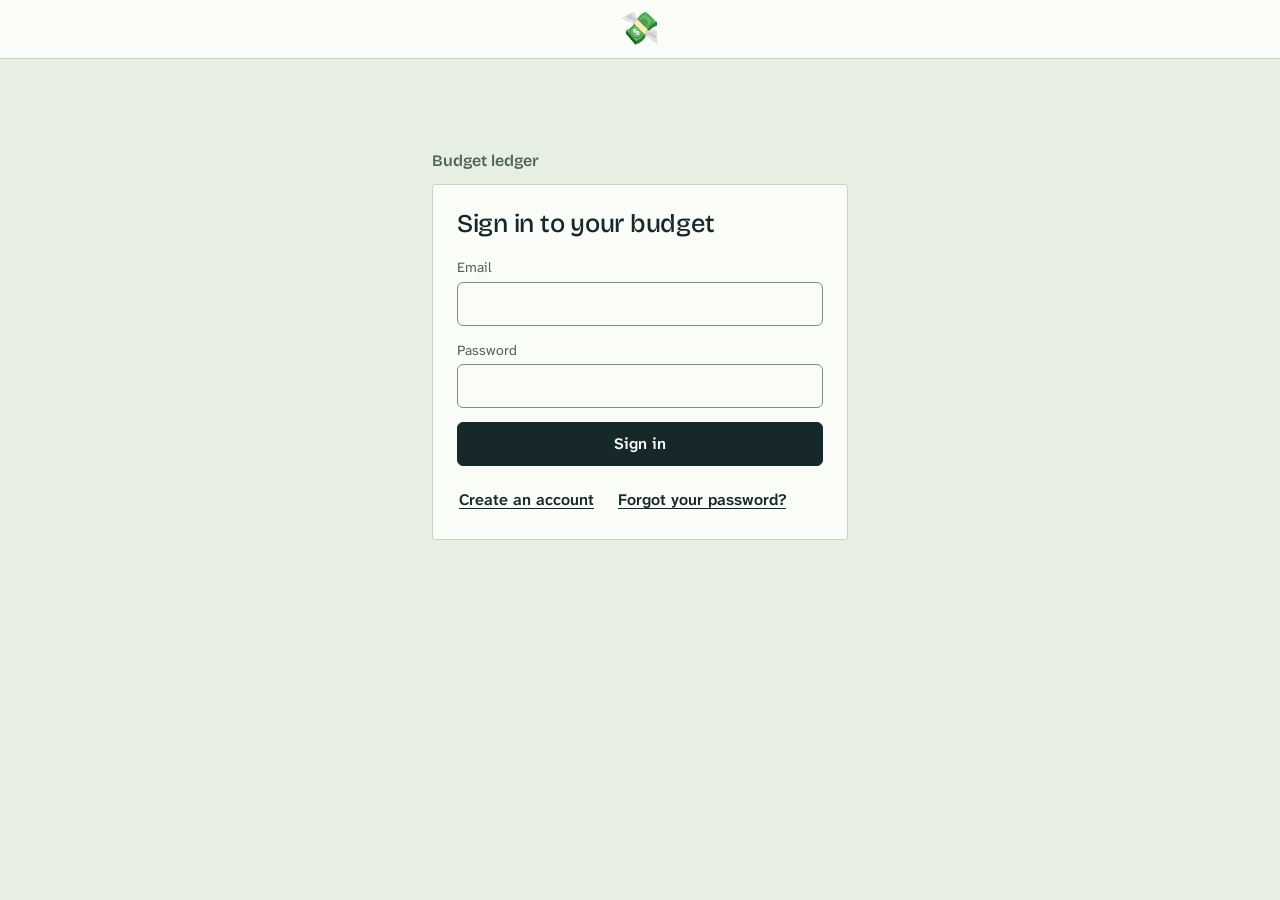
==== commit d012cc26: "Add shared header and menu, and a dashboard page - Split the single-file app into pages plus shared " ====
--- a/index.html
+++ b/index.html
@@ -6,235 +6,29 @@
 <title>Budget ledger</title>
 <meta name="color-scheme" content="light dark">
 <meta name="robots" content="noindex">
+<link rel="icon" href="data:image/svg+xml,%3Csvg xmlns='http://www.w3.org/2000/svg' viewBox='0 0 100 100'%3E%3Ctext y='.9em' font-size='90'%3E%F0%9F%92%B8%3C/text%3E%3C/svg%3E">
 <link rel="preconnect" href="https://fonts.googleapis.com">
 <link rel="preconnect" href="https://fonts.gstatic.com" crossorigin>
 <link href="https://fonts.googleapis.com/css2?family=Bricolage+Grotesque:opsz,wght@12..96,400..700&display=swap" rel="stylesheet">
 <link href="https://fonts.googleapis.com/css2?family=Atkinson+Hyperlegible+Next:wght@400;600;700&display=swap" rel="stylesheet">
-<style>
-:root{
-  --paper:#E7EFE2; --sheet:#FAFCF7; --band:#EDF4E7; --ink:#17282B; --muted:#52635C;
-  --rule:#C5D3C0; --line:#7C9082; --green:#1F6646; --red:#B42318; --amber:#FFE9A8;
-  --track:#D9E4D4; --focus:#1A5FB4; --backdrop:rgba(12,24,18,.45);
-  --display:"Bricolage Grotesque","Avenir Next","Segoe UI",system-ui,sans-serif;
-  --body:"Atkinson Hyperlegible Next","Atkinson Hyperlegible","Segoe UI",system-ui,-apple-system,sans-serif;
-  box-sizing:border-box;
-  padding-top:env(safe-area-inset-top,0px);
-  padding-bottom:env(safe-area-inset-bottom,0px);
-}
-@media (prefers-color-scheme: dark){
-  :root:not([data-theme="light"]){
-    --paper:#0F1715; --sheet:#16201D; --band:#1B2824; --ink:#E4ECE4; --muted:#9DADA5;
-    --rule:#2D3C36; --line:#5E746A; --green:#7ACBA2; --red:#FF8F80; --amber:#5A4A12;
-    --track:#27352F; --focus:#8AB4F8; --backdrop:rgba(0,0,0,.6);
-  }
-}
-:root[data-theme="dark"]{
-  --paper:#0F1715; --sheet:#16201D; --band:#1B2824; --ink:#E4ECE4; --muted:#9DADA5;
-  --rule:#2D3C36; --line:#5E746A; --green:#7ACBA2; --red:#FF8F80; --amber:#5A4A12;
-  --track:#27352F; --focus:#8AB4F8; --backdrop:rgba(0,0,0,.6);
-}
-*,*::before,*::after{box-sizing:inherit}
-html{scroll-padding-top:env(safe-area-inset-top,0px)}
-body{margin:0;background:var(--paper);color:var(--ink);font-family:var(--body);font-size:16px;line-height:1.45;-webkit-text-size-adjust:100%}
-[hidden]{display:none !important}
-h1,h2,h3,p{margin:0}
-button,input,select,textarea{font:inherit;color:inherit}
-:focus-visible{outline:3px solid var(--focus);outline-offset:2px}
-.wrap{max-width:1120px;margin:0 auto;padding:clamp(14px,3vw,32px)}
-
-/* top bar */
-.top{display:flex;flex-wrap:wrap;gap:12px 20px;align-items:center;justify-content:space-between}
-.lead{display:flex;flex-wrap:wrap;gap:10px 18px;align-items:center}
-.monthnav{display:flex;align-items:center;gap:6px;flex-wrap:wrap}
-.monthlabel{font-family:var(--display);font-weight:600;font-size:1.25rem;min-width:9.5em;text-align:center}
-.iconbtn{width:44px;height:44px;border:1px solid var(--line);background:var(--sheet);border-radius:6px;font-size:1.4rem;line-height:1;cursor:pointer}
-.tools{display:flex;flex-wrap:wrap;gap:8px;align-items:center}
-.status{font-size:.875rem;color:var(--muted);margin-right:4px}
-.status .bad{color:var(--red)}
-.btn{min-height:44px;padding:0 16px;border:1px solid var(--line);background:var(--sheet);border-radius:6px;cursor:pointer;font-weight:600}
-.btn.small{min-height:40px;padding:0 12px;font-size:.9375rem}
-.btn.primary{background:var(--ink);color:var(--sheet);border-color:var(--ink)}
-.btn.danger{color:var(--red);border-color:var(--red)}
-.btn:disabled{opacity:.5;cursor:not-allowed}
-.linkbtn{background:none;border:0;padding:4px 2px;text-decoration:underline;text-underline-offset:3px;cursor:pointer;font-weight:600}
-
-/* the sentence */
-.hero{padding:clamp(22px,5vw,48px) 0 clamp(18px,3vw,30px)}
-.say{font-family:var(--display);font-weight:500;font-size:clamp(1.45rem,1rem + 2.1vw,2.35rem);line-height:1.18;max-width:26em;text-wrap:balance;letter-spacing:-.01em}
-.result{font-family:var(--display);font-weight:650;font-size:clamp(2.1rem,1.2rem + 4vw,3.6rem);line-height:1.1;margin-top:.35em;letter-spacing:-.02em;font-variant-numeric:tabular-nums}
-.result span{display:inline-block;border-bottom:.09em double currentColor;padding-bottom:.04em}
-.result.short{color:var(--red)}
-.plan{margin-top:14px;color:var(--muted);max-width:60ch}
-.hero .btn{margin-top:16px}
-
-/* sheets of paper */
-.sheet{background:var(--sheet);border:1px solid var(--rule);border-radius:3px;padding:18px}
-.sheet + .sheet{margin-top:16px}
-.sheet h2{font-family:var(--display);font-weight:600;font-size:1.1rem;margin-bottom:12px}
-.sheethead{display:flex;flex-wrap:wrap;align-items:baseline;justify-content:space-between;gap:4px 16px;margin-bottom:12px}
-.sheethead h2{margin:0}
-.sheethead div{font-size:.9375rem;color:var(--muted)}
-
-/* add an entry */
-.addgrid{display:grid;gap:10px;grid-template-columns:max-content 7.5rem minmax(9rem,1fr) 10.5rem 10rem max-content;align-items:end}
-.f{display:flex;flex-direction:column;gap:4px;min-width:0}
-.f > span{font-size:.875rem;color:var(--muted)}
-input[type=text],input[type=email],input[type=password],input[type=date],select,textarea{width:100%;min-height:44px;padding:8px 10px;border:1px solid var(--line);border-radius:6px;background:var(--sheet);font-size:1rem}
-input.num{text-align:right;font-variant-numeric:tabular-nums}
-.seg{display:inline-flex;border:1px solid var(--line);border-radius:6px;overflow:hidden;height:44px}
-.seg label{position:relative;display:flex;cursor:pointer}
-.seg input{position:absolute;opacity:0;inset:0;margin:0;cursor:pointer}
-.seg span{display:flex;align-items:center;padding:0 12px;font-weight:600;white-space:nowrap}
-.seg input:checked + span{background:var(--ink);color:var(--sheet)}
-.seg input:focus-visible + span{outline:3px solid var(--focus);outline-offset:-3px}
-.check{display:inline-flex;align-items:center;gap:8px;margin-top:12px;font-size:.9375rem;cursor:pointer}
-.check input{width:20px;height:20px;accent-color:var(--ink)}
-.err{color:var(--red);margin-top:10px;font-weight:600}
-.add{margin-bottom:16px}
-.due{margin-bottom:16px}
-.duerow{display:flex;flex-wrap:wrap;align-items:center;gap:8px 12px;padding:8px 0;border-top:1px solid var(--rule)}
-.duerow .grow{flex:1 1 12rem;min-width:0}
-.duerow small{display:block;color:var(--muted);font-size:.875rem}
-
-/* main columns */
-.cols{display:grid;gap:16px;grid-template-columns:minmax(0,1.55fr) minmax(0,1fr);align-items:start}
-
-/* ledger: green-bar paper, one band per day */
-.ledger{border-top:1px solid var(--rule)}
-.row{display:grid;grid-template-columns:4.4rem minmax(0,1fr) auto;gap:10px;align-items:baseline;width:100%;text-align:left;background:transparent;border:0;border-bottom:1px solid var(--rule);padding:10px 8px;cursor:pointer;border-radius:0}
-.row.band{background:var(--band)}
-.row:hover .rnote{text-decoration:underline;text-underline-offset:3px}
-.rdate{color:var(--muted);font-size:.875rem;white-space:nowrap}
-.rmain{min-width:0}
-.rnote{display:block;overflow-wrap:anywhere}
-.rsub{display:block;color:var(--muted);font-size:.875rem}
-.ramt{font-variant-numeric:tabular-nums;font-weight:600;white-space:nowrap}
-.ramt.in{color:var(--green)}
-.row.new{animation:flash 1.6s ease-out}
-@keyframes flash{from{background:var(--amber)}}
-.empty{color:var(--muted);padding:14px 0 4px;max-width:46ch}
-
-/* budget */
-.cat{display:block;width:100%;text-align:left;background:transparent;border:0;border-top:1px solid var(--rule);padding:10px 4px;cursor:pointer;border-radius:0}
-.cat[aria-pressed=true]{background:var(--band);box-shadow:inset 3px 0 0 var(--ink)}
-.cattop{display:flex;justify-content:space-between;gap:12px;align-items:baseline}
-.catname{font-weight:600;overflow-wrap:anywhere}
-.catnum{font-variant-numeric:tabular-nums;white-space:nowrap;font-size:.9375rem}
-.catsub{font-size:.875rem;color:var(--muted);margin-top:2px}
-.catsub.over{color:var(--red);font-weight:600}
-.bar{position:relative;height:8px;background:var(--track);margin-top:7px}
-.bar i{display:block;height:100%;background:var(--ink)}
-.bar.over i{background:var(--red)}
-.bar.in i{background:var(--green)}
-.bar b{position:absolute;top:-4px;bottom:-4px;width:2px;background:var(--ink);box-shadow:0 0 0 1px var(--sheet)}
-.subhead{font-family:var(--display);font-weight:600;font-size:1rem;margin:18px 0 8px}
-.hint{color:var(--muted);font-size:.875rem;margin-top:12px}
-.panelbtn{margin-top:14px}
-
-/* trend */
-.trend svg{display:block;width:100%;height:auto}
-.trend text{fill:var(--muted);font-family:var(--body);font-size:11px}
-.trend text.cur{fill:var(--ink);font-weight:700}
-.trend .hit{fill:transparent;cursor:pointer}
-.trend .hit:focus-visible{outline:3px solid var(--focus)}
-.legend{display:flex;gap:16px;font-size:.875rem;color:var(--muted);margin-top:8px}
-.legend i{display:inline-block;width:10px;height:10px;margin-right:6px}
-
-/* dialogs */
-dialog{width:100%;max-width:min(620px,calc(100vw - 20px));max-height:calc(100% - 20px);overflow:auto;border:1px solid var(--rule);border-radius:4px;background:var(--sheet);color:var(--ink);padding:20px}
-dialog::backdrop{background:var(--backdrop)}
-dialog h2{font-family:var(--display);font-weight:600;font-size:1.3rem;margin-bottom:14px}
-dialog h3{font-family:var(--display);font-weight:600;font-size:1.05rem;margin:22px 0 8px}
-.dgrid{display:grid;gap:12px;grid-template-columns:1fr 1fr}
-.dgrid .wide{grid-column:1 / -1}
-.actions{display:flex;flex-wrap:wrap;gap:8px;margin-top:20px;align-items:center}
-.actions .sp{flex:1}
-.cathead,.catrow{display:grid;grid-template-columns:minmax(0,1fr) 8.5rem auto;gap:8px;align-items:center}
-.cathead{font-size:.875rem;color:var(--muted);margin-bottom:4px}
-.cathead span:last-child{width:5.2rem}
-.catrow{margin-bottom:8px}
-.addcat{display:grid;grid-template-columns:minmax(0,1fr) auto;gap:8px;margin-top:4px}
-.reprow{display:flex;flex-wrap:wrap;gap:8px 12px;align-items:center;justify-content:space-between;padding:8px 0;border-top:1px solid var(--rule)}
-.dnote{margin-top:12px;font-size:.9375rem}
-textarea{min-height:170px;resize:vertical;font-size:.9375rem;white-space:pre;overflow:auto}
-.steps{color:var(--muted);margin-bottom:12px;max-width:62ch}
-
-/* sign in */
-.authwrap{max-width:30rem;padding-top:clamp(28px,10vh,96px)}
-.brand{font-family:var(--display);font-weight:600;color:var(--muted);margin-bottom:12px}
-.authcard{padding:24px}
-.authcard .say{font-size:1.6rem;margin-bottom:18px}
-#authForm{display:grid;gap:14px}
-#authForm .err,#authForm .note{margin-top:0}
-.note{font-weight:600}
-.authlinks{display:flex;flex-wrap:wrap;gap:6px 20px;margin-top:18px}
-
-/* toast */
-.toast{position:fixed;left:50%;transform:translateX(-50%);bottom:calc(16px + env(safe-area-inset-bottom,0px));background:var(--ink);color:var(--sheet);padding:10px 14px;border-radius:6px;display:flex;gap:12px;align-items:center;max-width:calc(100vw - 24px);z-index:5}
-.toast .linkbtn{color:inherit}
-
-@media (max-width:1040px){
-  .addgrid{grid-template-columns:1fr 1fr}
-  .addgrid .seg{grid-column:1 / -1;justify-self:start}
-  .addgrid .f-amt,.addgrid .f-note{grid-column:1 / -1}
-  .addgrid #aAdd{grid-column:1 / -1}
-}
-@media (max-width:820px){
-  .cols{grid-template-columns:minmax(0,1fr)}
-  .tools{width:100%}
-  .status{width:100%}
-}
-@media (max-width:460px){
-  .monthlabel{min-width:0;flex:1}
-  .monthnav{width:100%}
-  .row{grid-template-columns:3.4rem minmax(0,1fr) auto;padding:10px 4px}
-  .sheet{padding:14px}
-  .dgrid{grid-template-columns:1fr}
-  .cathead,.catrow{grid-template-columns:minmax(0,1fr) 6.5rem auto}
-}
-@media (prefers-reduced-motion:reduce){ .row.new{animation:none} }
-</style>
+<link rel="stylesheet" href="assets/app.css?v=2">
 </head>
 <body>
-<main class="wrap authwrap" id="authView" hidden>
-  <p class="brand">Budget ledger</p>
-  <section class="sheet authcard" aria-labelledby="authTitle">
-    <h1 id="authTitle" class="say">Sign in to your budget</h1>
-    <form id="authForm" novalidate>
-      <label class="f" id="fName" hidden><span>Your first name</span><input id="uName" type="text" autocomplete="given-name" maxlength="40"></label>
-      <label class="f" id="fEmail"><span>Email</span><input id="uEmail" type="email" autocomplete="email" inputmode="email"></label>
-      <label class="f" id="fPass"><span id="passLabel">Password</span><input id="uPass" type="password" autocomplete="current-password"></label>
-      <p id="authMsg" class="err" role="alert" hidden></p>
-      <button id="authGo" class="btn primary" type="submit">Sign in</button>
-    </form>
-    <p class="authlinks">
-      <button class="linkbtn" id="toSignup" type="button">Create an account</button>
-      <button class="linkbtn" id="toForgot" type="button">Forgot your password?</button>
-      <button class="linkbtn" id="toSignin" type="button" hidden>Back to sign in</button>
-    </p>
-  </section>
-</main>
+<main class="wrap" id="appView" hidden>
 
-<div class="wrap" id="appView" hidden>
-
-  <header class="top">
-    <div class="lead">
+  <div class="top">
     <div class="monthnav">
       <button class="iconbtn" id="prevM" type="button" aria-label="Previous month">&lsaquo;</button>
       <div id="monthLabel" class="monthlabel" aria-live="polite"></div>
       <button class="iconbtn" id="nextM" type="button" aria-label="Next month">&rsaquo;</button>
       <button class="btn small" id="thisM" type="button" hidden>Back to this month</button>
     </div>
-    </div>
     <div class="tools">
-      <span id="acctName" class="status"></span>
       <span id="status" class="status" role="status"></span>
       <button class="btn small" id="openImp" type="button">Import from a sheet</button>
       <button class="btn small" id="doExport" type="button">Export CSV</button>
-      <button class="btn small" id="openCats" type="button">Categories and budgets</button>
-      <button class="btn small" id="signOut" type="button">Sign out</button>
     </div>
-  </header>
+  </div>
 
   <section id="hero" class="hero" aria-live="polite"></section>
 
@@ -274,7 +68,7 @@
       </section>
     </aside>
   </div>
-</div>
+</main>
 
 <dialog id="editDlg" aria-labelledby="editTitle">
   <h2 id="editTitle">Edit entry</h2>
@@ -318,833 +112,8 @@
   </div>
 </dialog>
 
-<div id="toast" class="toast" role="status" hidden></div>
-
-<script>
-/* Supabase client library @supabase/supabase-js 2.117.2 (MIT) */
-var supabase=(function(e){function t(e,t){var n={};for(var r in e)Object.prototype.hasOwnProperty.call(e,r)&&t.indexOf(r)<0&&(n[r]=e[r]);if(e!=null&&typeof Object.getOwnPropertySymbols==`function`)for(var i=0,r=Object.getOwnPropertySymbols(e);i<r.length;i++)t.indexOf(r[i])<0&&Object.prototype.propertyIsEnumerable.call(e,r[i])&&(n[r[i]]=e[r[i]]);return n}function n(e,t,n,r){function i(e){return e instanceof n?e:new n(function(t){t(e)})}return new(n||=Promise)(function(n,a){function o(e){try{c(r.next(e))}catch(e){a(e)}}function s(e){try{c(r.throw(e))}catch(e){a(e)}}function c(e){e.done?n(e.value):i(e.value).then(o,s)}c((r=r.apply(e,t||[])).next())})}let r=e=>e?(...t)=>e(...t):(...e)=>fetch(...e);var i=class extends Error{constructor(e,t=`FunctionsError`,n){super(e),this.name=t,this.context=n}toJSON(){return{name:this.name,message:this.message,context:this.context}}},a=class extends i{constructor(e){super(`Failed to send a request to the Edge Function`,`FunctionsFetchError`,e)}},o=class extends i{constructor(e){super(`Relay Error invoking the Edge Function`,`FunctionsRelayError`,e)}},s=class extends i{constructor(e){super(`Edge Function returned a non-2xx status code`,`FunctionsHttpError`,e)}},c;(function(e){e.Any=`any`,e.ApNortheast1=`ap-northeast-1`,e.ApNortheast2=`ap-northeast-2`,e.ApSouth1=`ap-south-1`,e.ApSoutheast1=`ap-southeast-1`,e.ApSoutheast2=`ap-southeast-2`,e.CaCentral1=`ca-central-1`,e.EuCentral1=`eu-central-1`,e.EuWest1=`eu-west-1`,e.EuWest2=`eu-west-2`,e.EuWest3=`eu-west-3`,e.SaEast1=`sa-east-1`,e.UsEast1=`us-east-1`,e.UsWest1=`us-west-1`,e.UsWest2=`us-west-2`})(c||={});var l=class{constructor(e,{headers:t={},customFetch:n,region:i=c.Any}={}){this.url=e,this.headers=t,this.region=i,this.fetch=r(n)}setAuth(e){this.headers.Authorization=`Bearer ${e}`}invoke(e){return n(this,arguments,void 0,function*(e,t={}){var n;let r,i,c;try{let{headers:n,method:l,body:u,signal:d,timeout:f}=t,p={},{region:m}=t;m||=this.region;let h=new URL(`${this.url}/${e}`);m&&m!==`any`&&(p[`x-region`]=m,h.searchParams.set(`forceFunctionRegion`,m));let g,ee=!!n&&Object.keys(n).some(e=>e.toLowerCase()===`content-type`);u&&!ee?typeof Blob<`u`&&u instanceof Blob||u instanceof ArrayBuffer?(p[`Content-Type`]=`application/octet-stream`,g=u):typeof u==`string`?(p[`Content-Type`]=`text/plain`,g=u):typeof FormData<`u`&&u instanceof FormData?g=u:(p[`Content-Type`]=`application/json`,g=JSON.stringify(u)):g=u&&typeof u!=`string`&&!(typeof Blob<`u`&&u instanceof Blob)&&!(u instanceof ArrayBuffer)&&!(typeof FormData<`u`&&u instanceof FormData)?JSON.stringify(u):u;let te=d;f&&(i=new AbortController,r=setTimeout(()=>i.abort(),f),d?(te=i.signal,c=()=>i.abort(),d.addEventListener(`abort`,c)):te=i.signal);let _=yield this.fetch(h.toString(),{method:l||`POST`,headers:Object.assign(Object.assign(Object.assign({},p),this.headers),n),body:g,signal:te}).catch(e=>{throw new a(e)}),ne=_.headers.get(`x-relay-error`);if(ne&&ne===`true`)throw new o(_);if(!_.ok)throw new s(_);let re=(_.headers.get(`Content-Type`)??`text/plain`).split(`;`)[0].trim().toLowerCase(),ie;return ie=re===`application/json`?yield _.json():re===`application/octet-stream`||re===`application/pdf`?yield _.blob():re===`text/event-stream`?_:re===`multipart/form-data`?yield _.formData():yield _.text(),{data:ie,error:null,response:_}}catch(e){return{data:null,error:e,response:e instanceof s||e instanceof o?e.context:void 0}}finally{r&&clearTimeout(r),c&&((n=t.signal)==null||n.removeEventListener(`abort`,c))}})}},u=class extends Error{constructor(e){super(e.message),this.name=`PostgrestError`,this.details=e.details,this.hint=e.hint,this.code=e.code}toJSON(){return{name:this.name,message:this.message,details:this.details,hint:this.hint,code:this.code}}};let d=e=>Math.min(1e3*2**e,3e4),f=[520,503],p=[`GET`,`HEAD`,`OPTIONS`];function m(e){"@babel/helpers - typeof";return m=typeof Symbol==`function`&&typeof Symbol.iterator==`symbol`?function(e){return typeof e}:function(e){return e&&typeof Symbol==`function`&&e.constructor===Symbol&&e!==Symbol.prototype?`symbol`:typeof e},m(e)}function h(e,t){if(m(e)!=`object`||!e)return e;var n=e[Symbol.toPrimitive];if(n!==void 0){var r=n.call(e,t||`default`);if(m(r)!=`object`)return r;throw TypeError(`@@toPrimitive must return a primitive value.`)}return(t===`string`?String:Number)(e)}function g(e){var t=h(e,`string`);return m(t)==`symbol`?t:t+``}function ee(e,t,n){return(t=g(t))in e?Object.defineProperty(e,t,{value:n,enumerable:!0,configurable:!0,writable:!0}):e[t]=n,e}function te(e,t){var n=Object.keys(e);if(Object.getOwnPropertySymbols){var r=Object.getOwnPropertySymbols(e);t&&(r=r.filter(function(t){return Object.getOwnPropertyDescriptor(e,t).enumerable})),n.push.apply(n,r)}return n}function _(e){for(var t=1;t<arguments.length;t++){var n=arguments[t]==null?{}:arguments[t];t%2?te(Object(n),!0).forEach(function(t){ee(e,t,n[t])}):Object.getOwnPropertyDescriptors?Object.defineProperties(e,Object.getOwnPropertyDescriptors(n)):te(Object(n)).forEach(function(t){Object.defineProperty(e,t,Object.getOwnPropertyDescriptor(n,t))})}return e}function ne(e,t){return new Promise(n=>{if(t?.aborted){n();return}let r=setTimeout(()=>{t?.removeEventListener(`abort`,i),n()},e);function i(){clearTimeout(r),n()}t?.addEventListener(`abort`,i)})}function re(e,t,n,r){return!(!r||n>=3||!p.includes(e)||!f.includes(t))}async function ie(e,t,n,r){let i=0;for(;;){let a=_({},n.headers);i>0&&(a[`X-Retry-Count`]=String(i));let o;try{o=await e(t,{method:n.method,headers:a,body:n.body,signal:n.signal})}catch(e){if(e?.name===`AbortError`||e?.code===`ABORT_ERR`||!p.includes(n.method))throw e;if(r&&i<3){let e=d(i);i++,await ne(e,n.signal);continue}throw e}if(re(n.method,o.status,i,r)){let e=o.headers?.get(`Retry-After`)??null,t=e===null?d(i):Math.max(0,parseInt(e,10)||0)*1e3;await o.text(),i++,await ne(t,n.signal);continue}return o}}var ae=class{constructor(e){this.shouldThrowOnError=!1,this.retryEnabled=!0,this.method=e.method,this.url=e.url,this.headers=new Headers(e.headers),this.schema=e.schema,this.body=e.body,this.shouldThrowOnError=e.shouldThrowOnError??!1,this.signal=e.signal,this.isMaybeSingle=e.isMaybeSingle??!1,this.shouldStripNulls=e.shouldStripNulls??!1,this.urlLengthLimit=e.urlLengthLimit??8e3,this.retryEnabled=e.retry??!0,e.fetch?this.fetch=e.fetch:this.fetch=fetch}throwOnError(){return this.shouldThrowOnError=!0,this}stripNulls(){if(this.headers.get(`Accept`)===`text/csv`)throw Error(`stripNulls() cannot be used with csv()`);return this.shouldStripNulls=!0,this}setHeader(e,t){return this.headers=new Headers(this.headers),this.headers.set(e,t),this}retry(e){return this.retryEnabled=e,this}then(e,t){var n=this;if(this.schema===void 0||([`GET`,`HEAD`].includes(this.method)?this.headers.set(`Accept-Profile`,this.schema):this.headers.set(`Content-Profile`,this.schema)),this.method!==`GET`&&this.method!==`HEAD`&&this.headers.set(`Content-Type`,`application/json`),this.shouldStripNulls){let e=this.headers.get(`Accept`);e===`application/vnd.pgrst.object+json`?this.headers.set(`Accept`,`application/vnd.pgrst.object+json;nulls=stripped`):(!e||e===`application/json`)&&this.headers.set(`Accept`,`application/vnd.pgrst.array+json;nulls=stripped`)}let r=this.fetch,i=(async()=>{let e={};n.headers.forEach((t,n)=>{e[n]=t});let t=await ie(r,n.url.toString(),{method:n.method,headers:e,body:JSON.stringify(n.body,(e,t)=>typeof t==`bigint`?t.toString():t),signal:n.signal},n.retryEnabled);return await n.processResponse(t)})();return this.shouldThrowOnError||(i=i.catch(e=>{let t=``,n=``,r=``,i=e?.cause;if(i){let n=i?.message??``,r=i?.code??``;t=`${e?.name??`FetchError`}: ${e?.message}`,t+=`\n\nCaused by: ${i?.name??`Error`}: ${n}`,r&&(t+=` (${r})`),i?.stack&&(t+=`\n${i.stack}`)}else t=e?.stack??``;let a=this.url.toString().length;return e?.name===`AbortError`||e?.code===`ABORT_ERR`?(r=``,n=`Request was aborted (timeout or manual cancellation)`,a>this.urlLengthLimit&&(n+=`. Note: Your request URL is ${a} characters, which may exceed server limits. If selecting many fields, consider using views. If filtering with large arrays (e.g., .in('id', [many IDs])), consider using an RPC function to pass values server-side.`)):(i?.name===`HeadersOverflowError`||i?.code===`UND_ERR_HEADERS_OVERFLOW`)&&(r=``,n=`HTTP headers exceeded server limits (typically 16KB)`,a>this.urlLengthLimit&&(n+=`. Your request URL is ${a} characters. If selecting many fields, consider using views. If filtering with large arrays (e.g., .in('id', [200+ IDs])), consider using an RPC function instead.`)),{success:!1,error:{message:`${e?.name??`FetchError`}: ${e?.message}`,details:t,hint:n,code:r},data:null,count:null,status:0,statusText:``}})),i.then(e,t)}async processResponse(e){var t=this;let n=null,r=null,i=null,a=e.status,o=e.statusText;if(e.ok){if(t.method!==`HEAD`){let i=await e.text();if(i!==``)if(t.headers.get(`Accept`)===`text/csv`)r=i;else if(t.headers.get(`Accept`)&&t.headers.get(`Accept`)?.includes(`application/vnd.pgrst.plan+text`))r=i;else try{r=JSON.parse(i)}catch{if(n={message:i},r=null,t.shouldThrowOnError)throw new u({message:i,details:``,hint:``,code:``})}}let s=t.headers.get(`Prefer`)?.match(/count=(exact|planned|estimated)/),c=e.headers.get(`content-range`)?.split(`/`);if(s&&c&&c.length>1&&(i=parseInt(c[1])),t.isMaybeSingle&&Array.isArray(r))if(r.length>1){if(n={code:`PGRST116`,details:`Results contain ${r.length} rows, application/vnd.pgrst.object+json requires 1 row`,hint:null,message:`JSON object requested, multiple (or no) rows returned`},r=null,i=null,a=406,o=`Not Acceptable`,t.shouldThrowOnError)throw new u(_(_({},n),{},{hint:n.hint??``}))}else r=r.length===1?r[0]:null}else{let i=await e.text();try{n=JSON.parse(i),Array.isArray(n)&&e.status===404&&(r=[],n=null,a=200,o=`OK`)}catch{e.status===404&&i===``?(a=204,o=`No Content`):n={message:i}}if(n&&t.shouldThrowOnError)throw new u(n)}return{success:n===null,error:n,data:r,count:i,status:a,statusText:o}}returns(){return this}overrideTypes(){return this}},oe=class extends ae{throwOnError(){return super.throwOnError()}select(e){let t=!1,n=(e??`*`).split(``).map(e=>/\s/.test(e)&&!t?``:(e===`"`&&(t=!t),e)).join(``);return this.url.searchParams.set(`select`,n),this.headers.append(`Prefer`,`return=representation`),this}order(e,{ascending:t=!0,nullsFirst:n,foreignTable:r,referencedTable:i=r}={}){let a=i?`${i}.order`:`order`,o=this.url.searchParams.get(a);return this.url.searchParams.set(a,`${o?`${o},`:``}${e}.${t?`asc`:`desc`}${n===void 0?``:n?`.nullsfirst`:`.nullslast`}`),this}limit(e,{foreignTable:t,referencedTable:n=t}={}){let r=n===void 0?`limit`:`${n}.limit`;return this.url.searchParams.set(r,`${e}`),this}range(e,t,{foreignTable:n,referencedTable:r=n}={}){let i=r===void 0?`offset`:`${r}.offset`,a=r===void 0?`limit`:`${r}.limit`;return this.url.searchParams.set(i,`${e}`),this.url.searchParams.set(a,`${t-e+1}`),this}abortSignal(e){return this.signal=e,this}single(){return this.headers.set(`Accept`,`application/vnd.pgrst.object+json`),this}maybeSingle(){return this.isMaybeSingle=!0,this}csv(){return this.headers.set(`Accept`,`text/csv`),this}geojson(){return this.headers.set(`Accept`,`application/geo+json`),this}explain({analyze:e=!1,verbose:t=!1,settings:n=!1,buffers:r=!1,wal:i=!1,format:a=`text`}={}){let o=[e?`analyze`:null,t?`verbose`:null,n?`settings`:null,r?`buffers`:null,i?`wal`:null].filter(Boolean).join(`|`),s=this.headers.get(`Accept`)??`application/json`;return this.headers.set(`Accept`,`application/vnd.pgrst.plan+${a}; for="${s}"; options=${o};`),this}rollback(){return this.headers.append(`Prefer`,`tx=rollback`),this}returns(){return this}maxAffected(e){return this.headers.append(`Prefer`,`handling=strict`),this.headers.append(`Prefer`,`max-affected=${e}`),this}};let se=RegExp(`[,()]`);var ce=class extends oe{throwOnError(){return super.throwOnError()}eq(e,t){return this.url.searchParams.append(e,`eq.${t}`),this}neq(e,t){return this.url.searchParams.append(e,`neq.${t}`),this}gt(e,t){return this.url.searchParams.append(e,`gt.${t}`),this}gte(e,t){return this.url.searchParams.append(e,`gte.${t}`),this}lt(e,t){return this.url.searchParams.append(e,`lt.${t}`),this}lte(e,t){return this.url.searchParams.append(e,`lte.${t}`),this}like(e,t){return this.url.searchParams.append(e,`like.${t}`),this}likeAllOf(e,t){return this.url.searchParams.append(e,`like(all).{${t.join(`,`)}}`),this}likeAnyOf(e,t){return this.url.searchParams.append(e,`like(any).{${t.join(`,`)}}`),this}ilike(e,t){return this.url.searchParams.append(e,`ilike.${t}`),this}ilikeAllOf(e,t){return this.url.searchParams.append(e,`ilike(all).{${t.join(`,`)}}`),this}ilikeAnyOf(e,t){return this.url.searchParams.append(e,`ilike(any).{${t.join(`,`)}}`),this}regexMatch(e,t){return this.url.searchParams.append(e,`match.${t}`),this}regexIMatch(e,t){return this.url.searchParams.append(e,`imatch.${t}`),this}is(e,t){return this.url.searchParams.append(e,`is.${t}`),this}isDistinct(e,t){return this.url.searchParams.append(e,`isdistinct.${t}`),this}in(e,t){let n=Array.from(new Set(t)).map(e=>typeof e==`string`&&se.test(e)?`"${e}"`:`${e}`).join(`,`);return this.url.searchParams.append(e,`in.(${n})`),this}notIn(e,t){let n=Array.from(new Set(t)).map(e=>typeof e==`string`&&se.test(e)?`"${e}"`:`${e}`).join(`,`);return this.url.searchParams.append(e,`not.in.(${n})`),this}contains(e,t){return typeof t==`string`?this.url.searchParams.append(e,`cs.${t}`):Array.isArray(t)?this.url.searchParams.append(e,`cs.{${t.join(`,`)}}`):this.url.searchParams.append(e,`cs.${JSON.stringify(t)}`),this}containedBy(e,t){return typeof t==`string`?this.url.searchParams.append(e,`cd.${t}`):Array.isArray(t)?this.url.searchParams.append(e,`cd.{${t.join(`,`)}}`):this.url.searchParams.append(e,`cd.${JSON.stringify(t)}`),this}rangeGt(e,t){return this.url.searchParams.append(e,`sr.${t}`),this}rangeGte(e,t){return this.url.searchParams.append(e,`nxl.${t}`),this}rangeLt(e,t){return this.url.searchParams.append(e,`sl.${t}`),this}rangeLte(e,t){return this.url.searchParams.append(e,`nxr.${t}`),this}rangeAdjacent(e,t){return this.url.searchParams.append(e,`adj.${t}`),this}overlaps(e,t){return typeof t==`string`?this.url.searchParams.append(e,`ov.${t}`):this.url.searchParams.append(e,`ov.{${t.join(`,`)}}`),this}textSearch(e,t,{config:n,type:r}={}){let i=``;r===`plain`?i=`pl`:r===`phrase`?i=`ph`:r===`websearch`&&(i=`w`);let a=n===void 0?``:`(${n})`;return this.url.searchParams.append(e,`${i}fts${a}.${t}`),this}match(e){return Object.entries(e).filter(([e,t])=>t!==void 0).forEach(([e,t])=>{this.url.searchParams.append(e,`eq.${t}`)}),this}not(e,t,n){return this.url.searchParams.append(e,`not.${t}.${n}`),this}or(e,{foreignTable:t,referencedTable:n=t}={}){let r=n?`${n}.or`:`or`;return this.url.searchParams.append(r,`(${e})`),this}filter(e,t,n){return this.url.searchParams.append(e,`${t}.${n}`),this}},le=class{constructor(e,{headers:t={},schema:n,fetch:r,urlLengthLimit:i=8e3,retry:a}){this.url=e,this.headers=new Headers(t),this.schema=n,this.fetch=r,this.urlLengthLimit=i,this.retry=a}cloneRequestState(){return{url:new URL(this.url.toString()),headers:new Headers(this.headers)}}select(e,t){let{head:n=!1,count:r}=t??{},i=n?`HEAD`:`GET`,a=!1,o=(e??`*`).split(``).map(e=>/\s/.test(e)&&!a?``:(e===`"`&&(a=!a),e)).join(``),{url:s,headers:c}=this.cloneRequestState();return s.searchParams.set(`select`,o),r&&c.append(`Prefer`,`count=${r}`),new ce({method:i,url:s,headers:c,schema:this.schema,fetch:this.fetch,urlLengthLimit:this.urlLengthLimit,retry:this.retry})}insert(e,{count:t,defaultToNull:n=!0}={}){let{url:r,headers:i}=this.cloneRequestState();if(t&&i.append(`Prefer`,`count=${t}`),n||i.append(`Prefer`,`missing=default`),Array.isArray(e)){let t=e.reduce((e,t)=>e.concat(Object.keys(t)),[]);if(t.length>0){let e=[...new Set(t)].map(e=>`"${e}"`);r.searchParams.set(`columns`,e.join(`,`))}}return new ce({method:`POST`,url:r,headers:i,schema:this.schema,body:e,fetch:this.fetch??fetch,urlLengthLimit:this.urlLengthLimit,retry:this.retry})}upsert(e,{onConflict:t,ignoreDuplicates:n=!1,count:r,defaultToNull:i=!0}={}){let{url:a,headers:o}=this.cloneRequestState();if(o.append(`Prefer`,`resolution=${n?`ignore`:`merge`}-duplicates`),t!==void 0&&a.searchParams.set(`on_conflict`,t),r&&o.append(`Prefer`,`count=${r}`),i||o.append(`Prefer`,`missing=default`),Array.isArray(e)){let t=e.reduce((e,t)=>e.concat(Object.keys(t)),[]);if(t.length>0){let e=[...new Set(t)].map(e=>`"${e}"`);a.searchParams.set(`columns`,e.join(`,`))}}return new ce({method:`POST`,url:a,headers:o,schema:this.schema,body:e,fetch:this.fetch??fetch,urlLengthLimit:this.urlLengthLimit,retry:this.retry})}update(e,{count:t}={}){let{url:n,headers:r}=this.cloneRequestState();return t&&r.append(`Prefer`,`count=${t}`),new ce({method:`PATCH`,url:n,headers:r,schema:this.schema,body:e,fetch:this.fetch??fetch,urlLengthLimit:this.urlLengthLimit,retry:this.retry})}delete({count:e}={}){let{url:t,headers:n}=this.cloneRequestState();return e&&n.append(`Prefer`,`count=${e}`),new ce({method:`DELETE`,url:t,headers:n,schema:this.schema,fetch:this.fetch??fetch,urlLengthLimit:this.urlLengthLimit,retry:this.retry})}};function ue(e,t){try{let t=JSON.parse(e);if(t&&typeof t==`object`&&!Array.isArray(t))return new u({message:String(t.message??e),details:t.details??``,hint:t.hint??``,code:t.code??``})}catch{}return new u({message:e||t,details:``,hint:``,code:``})}function de(e,t,n){let r=e;return{success:!1,error:new u({message:`${r?.name??`FetchError`}: ${r?.message}`,details:``,hint:``,code:``}),data:null,count:null,status:t,statusText:n}}var fe=class e{constructor(e,{headers:t={},schema:n,fetch:r,timeout:i,urlLengthLimit:a=8e3,retry:o}={}){this.url=e,this.headers=new Headers(t),this.schemaName=n,this.urlLengthLimit=a;let s=r??globalThis.fetch;i!==void 0&&i>0?this.fetch=(e,t)=>{let n=new AbortController,r=setTimeout(()=>n.abort(),i),a=t?.signal;if(a){if(a.aborted)return clearTimeout(r),s(e,t);let i=()=>{clearTimeout(r),n.abort()};return a.addEventListener(`abort`,i,{once:!0}),s(e,_(_({},t),{},{signal:n.signal})).finally(()=>{clearTimeout(r),a.removeEventListener(`abort`,i)})}return s(e,_(_({},t),{},{signal:n.signal})).finally(()=>clearTimeout(r))}:this.fetch=s,this.retry=o}from(e){if(!e||typeof e!=`string`||e.trim()===``)throw Error(`Invalid relation name: relation must be a non-empty string.`);return new le(new URL(`${this.url}/${e}`),{headers:new Headers(this.headers),schema:this.schemaName,fetch:this.fetch,urlLengthLimit:this.urlLengthLimit,retry:this.retry})}schema(t){return new e(this.url,{headers:this.headers,schema:t,fetch:this.fetch,urlLengthLimit:this.urlLengthLimit,retry:this.retry})}async getOpenApiSpec(){var e=this;let t=new Headers(e.headers);t.set(`Accept`,`application/openapi+json`),e.schemaName&&t.set(`Accept-Profile`,e.schemaName);let n={};t.forEach((e,t)=>{n[t]=e});let r=e.fetch??globalThis.fetch,i;try{i=await ie(r,`${e.url}/`,{method:`GET`,headers:n},e.retry??!0)}catch(e){return de(e,0,``)}let a;try{a=await i.text()}catch(e){return de(e,i.status,i.statusText)}if(i.ok)try{return{success:!0,error:null,data:JSON.parse(a),count:null,status:i.status,statusText:i.statusText}}catch{}return{success:!1,error:ue(a,i.statusText),data:null,count:null,status:i.status,statusText:i.statusText}}rpc(e,t={},{head:n=!1,get:r=!1,count:i}={}){let a,o=new URL(`${this.url}/rpc/${e}`),s,c=e=>typeof e==`object`&&!!e&&(!Array.isArray(e)||e.some(c)),l=n&&Object.values(t).some(c);l?(a=`POST`,s=t):n||r?(a=n?`HEAD`:`GET`,Object.entries(t).filter(([e,t])=>t!==void 0).map(([e,t])=>[e,Array.isArray(t)?`{${t.join(`,`)}}`:`${t}`]).forEach(([e,t])=>{o.searchParams.append(e,t)})):(a=`POST`,s=t);let u=new Headers(this.headers);return l?u.set(`Prefer`,i?`count=${i},return=minimal`:`return=minimal`):i&&u.set(`Prefer`,`count=${i}`),new ce({method:a,url:o,headers:u,schema:this.schemaName,body:s,fetch:this.fetch??fetch,urlLengthLimit:this.urlLengthLimit,retry:this.retry})}},pe=class{constructor(){}static detectEnvironment(){if(typeof WebSocket<`u`)return{type:`native`,wsConstructor:WebSocket};let e=globalThis;if(typeof globalThis<`u`&&e.WebSocket!==void 0)return{type:`native`,wsConstructor:e.WebSocket};let t=typeof global<`u`?global:void 0;if(t&&t.WebSocket!==void 0)return{type:`native`,wsConstructor:t.WebSocket};if(typeof globalThis<`u`&&e.WebSocketPair!==void 0&&globalThis.WebSocket===void 0)return{type:`cloudflare`,error:`Cloudflare Workers detected. WebSocket clients are not supported in Cloudflare Workers.`,workaround:`Use Cloudflare Workers WebSocket API for server-side WebSocket handling, or deploy to a different runtime.`};if(typeof globalThis<`u`&&e.EdgeRuntime||typeof navigator<`u`&&navigator.userAgent?.includes(`Vercel-Edge`))return{type:`unsupported`,error:`Edge runtime detected (Vercel Edge/Netlify Edge). WebSockets are not supported in edge functions.`,workaround:`Use serverless functions or a different deployment target for WebSocket functionality.`};let n=globalThis.process;if(n){let e=n.versions;if(e&&e.node)return{type:`unsupported`,error:`Node.js detected but native WebSocket not found.`,workaround:`Ensure you are running Node.js 22+ or provide a WebSocket implementation via the transport option.`}}return{type:`unsupported`,error:`Unknown JavaScript runtime without WebSocket support.`,workaround:`Ensure you're running in a supported environment (browser, Node.js, Deno) or provide a custom WebSocket implementation.`}}static getWebSocketConstructor(){let e=this.detectEnvironment();if(e.wsConstructor)return e.wsConstructor;let t=e.error||`WebSocket not supported in this environment.`;throw e.workaround&&(t+=`\n\nSuggested solution: ${e.workaround}`),Error(t)}static isWebSocketSupported(){try{return this.detectEnvironment().type===`native`}catch{return!1}}};let v={closed:`closed`,errored:`errored`,joined:`joined`,joining:`joining`,leaving:`leaving`},me={close:`phx_close`,error:`phx_error`,join:`phx_join`,reply:`phx_reply`,leave:`phx_leave`,access_token:`access_token`},he={connecting:`connecting`,open:`open`,closing:`closing`,closed:`closed`};var ge=class{constructor(e){this.HEADER_LENGTH=1,this.USER_BROADCAST_PUSH_META_LENGTH=6,this.KINDS={userBroadcastPush:3,userBroadcast:4},this.BINARY_ENCODING=0,this.JSON_ENCODING=1,this.BROADCAST_EVENT=`broadcast`,this.allowedMetadataKeys=[],this.allowedMetadataKeys=e??[]}encode(e,t){if(e.event===this.BROADCAST_EVENT&&!(e.payload instanceof ArrayBuffer)&&typeof e.payload.event==`string`)return t(this._binaryEncodeUserBroadcastPush(e));let n=[e.join_ref,e.ref,e.topic,e.event,e.payload];return t(JSON.stringify(n))}_binaryEncodeUserBroadcastPush(e){return this._isArrayBuffer(e.payload?.payload)?this._encodeBinaryUserBroadcastPush(e):this._encodeJsonUserBroadcastPush(e)}_encodeBinaryUserBroadcastPush(e){let t=e.payload?.payload??new ArrayBuffer(0);return this._encodeUserBroadcastPush(e,this.BINARY_ENCODING,t)}_encodeJsonUserBroadcastPush(e){let t=e.payload?.payload??{},n=new TextEncoder().encode(JSON.stringify(t)).buffer;return this._encodeUserBroadcastPush(e,this.JSON_ENCODING,n)}_encodeUserBroadcastPush(e,t,n){let r=new TextEncoder,i=r.encode(e.topic),a=r.encode(e.ref??``),o=r.encode(e.join_ref??``),s=r.encode(e.payload.event),c=this.allowedMetadataKeys?this._pick(e.payload,this.allowedMetadataKeys):{},l=r.encode(Object.keys(c).length===0?``:JSON.stringify(c));if(o.length>255)throw Error(`joinRef length ${o.length} exceeds maximum of 255`);if(a.length>255)throw Error(`ref length ${a.length} exceeds maximum of 255`);if(i.length>255)throw Error(`topic length ${i.length} exceeds maximum of 255`);if(s.length>255)throw Error(`userEvent length ${s.length} exceeds maximum of 255`);if(l.length>255)throw Error(`metadata length ${l.length} exceeds maximum of 255`);let u=this.USER_BROADCAST_PUSH_META_LENGTH+o.length+a.length+i.length+s.length+l.length,d=new ArrayBuffer(this.HEADER_LENGTH+u),f=new DataView(d),p=new Uint8Array(d),m=0;f.setUint8(m++,this.KINDS.userBroadcastPush),f.setUint8(m++,o.length),f.setUint8(m++,a.length),f.setUint8(m++,i.length),f.setUint8(m++,s.length),f.setUint8(m++,l.length),f.setUint8(m++,t),p.set(o,m),m+=o.length,p.set(a,m),m+=a.length,p.set(i,m),m+=i.length,p.set(s,m),m+=s.length,p.set(l,m),m+=l.length;var h=new Uint8Array(d.byteLength+n.byteLength);return h.set(new Uint8Array(d),0),h.set(new Uint8Array(n),d.byteLength),h.buffer}decode(e,t){if(this._isArrayBuffer(e))return t(this._binaryDecode(e));if(typeof e==`string`){let[n,r,i,a,o]=JSON.parse(e);return t({join_ref:n,ref:r,topic:i,event:a,payload:o})}return t({})}_binaryDecode(e){let t=new DataView(e),n=t.getUint8(0),r=new TextDecoder;switch(n){case this.KINDS.userBroadcast:return this._decodeUserBroadcast(e,t,r)}}_decodeUserBroadcast(e,t,n){let r=t.getUint8(1),i=t.getUint8(2),a=t.getUint8(3),o=t.getUint8(4),s=this.HEADER_LENGTH+4,c=n.decode(e.slice(s,s+r));s+=r;let l=n.decode(e.slice(s,s+i));s+=i;let u=n.decode(e.slice(s,s+a));s+=a;let d=e.slice(s,e.byteLength),f=o===this.JSON_ENCODING?JSON.parse(n.decode(d)):d,p={type:this.BROADCAST_EVENT,event:l,payload:f};return a>0&&(p.meta=JSON.parse(u)),{join_ref:null,ref:null,topic:c,event:this.BROADCAST_EVENT,payload:p}}_isArrayBuffer(e){return e instanceof ArrayBuffer||e?.constructor?.name===`ArrayBuffer`}_pick(e,t){return!e||typeof e!=`object`?{}:Object.fromEntries(Object.entries(e).filter(([e])=>t.includes(e)))}},y;(function(e){e.abstime=`abstime`,e.bool=`bool`,e.date=`date`,e.daterange=`daterange`,e.float4=`float4`,e.float8=`float8`,e.int2=`int2`,e.int4=`int4`,e.int4range=`int4range`,e.int8=`int8`,e.int8range=`int8range`,e.json=`json`,e.jsonb=`jsonb`,e.money=`money`,e.numeric=`numeric`,e.oid=`oid`,e.reltime=`reltime`,e.text=`text`,e.time=`time`,e.timestamp=`timestamp`,e.timestamptz=`timestamptz`,e.timetz=`timetz`,e.tsrange=`tsrange`,e.tstzrange=`tstzrange`})(y||={});let _e=(e,t,n={})=>{let r=n.skipTypes??[];return t?Object.keys(t).reduce((n,i)=>(n[i]=ve(i,e,t,r),n),{}):{}},ve=(e,t,n,r)=>{let i=t.find(t=>t.name===e)?.type,a=n[e];return i&&!r.includes(i)?ye(i,a):be(a)},ye=(e,t)=>{if(e.charAt(0)===`_`)return we(t,e.slice(1,e.length));switch(e){case y.bool:return xe(t);case y.float4:case y.float8:case y.int2:case y.int4:case y.int8:case y.numeric:case y.oid:return Se(t);case y.json:case y.jsonb:return Ce(t);case y.timestamp:return Te(t);case y.abstime:case y.date:case y.daterange:case y.int4range:case y.int8range:case y.money:case y.reltime:case y.text:case y.time:case y.timestamptz:case y.timetz:case y.tsrange:case y.tstzrange:return be(t);default:return be(t)}},be=e=>e,xe=e=>{switch(e){case`t`:return!0;case`f`:return!1;default:return e}},Se=e=>{if(typeof e==`string`){let t=parseFloat(e);if(!Number.isNaN(t))return t}return e},Ce=e=>{if(typeof e==`string`)try{return JSON.parse(e)}catch{return e}return e},we=(e,t)=>{if(typeof e!=`string`)return e;let n=e.length-1,r=e[n];if(e[0]===`{`&&r===`}`){let r,i=e.slice(1,n);try{r=JSON.parse(`[`+i+`]`)}catch{r=i?i.split(`,`):[]}return r.map(e=>ye(t,e))}return e},Te=e=>typeof e==`string`?e.replace(` `,`T`):e,Ee=e=>{let t=new URL(e);return t.protocol=t.protocol.replace(/^ws/i,`http`),t.pathname=t.pathname.replace(/\/+$/,``).replace(/\/socket\/websocket$/i,``).replace(/\/socket$/i,``).replace(/\/websocket$/i,``),t.pathname===``||t.pathname===`/`?t.pathname=`/api/broadcast`:t.pathname+=`/api/broadcast`,t.href};var b=e=>typeof e==`function`?e:function(){return e},De=typeof self<`u`?self:null,Oe=typeof window<`u`?window:null,x=De||Oe||globalThis,ke=`2.0.0`,Ae=1e4,je=1e3,Me=100,S={connecting:0,open:1,closing:2,closed:3},C={closed:`closed`,errored:`errored`,joined:`joined`,joining:`joining`,leaving:`leaving`},w={close:`phx_close`,error:`phx_error`,join:`phx_join`,reply:`phx_reply`,leave:`phx_leave`},Ne={longpoll:`longpoll`,websocket:`websocket`},Pe={complete:4},Fe=`base64url.bearer.phx.`,Ie=class{constructor(e,t,n,r){this.channel=e,this.event=t,this.payload=n||function(){return{}},this.receivedResp=null,this.timeout=r,this.timeoutTimer=null,this.recHooks=[],this.sent=!1,this.ref=void 0}resend(e){this.timeout=e,this.reset(),this.send()}send(){this.hasReceived(`timeout`)||(this.startTimeout(),this.sent=!0,this.channel.socket.push({topic:this.channel.topic,event:this.event,payload:this.payload(),ref:this.ref,join_ref:this.channel.joinRef()}))}receive(e,t){return this.hasReceived(e)&&t(this.receivedResp.response),this.recHooks.push({status:e,callback:t}),this}reset(){this.cancelRefEvent(),this.ref=null,this.refEvent=null,this.receivedResp=null,this.sent=!1}destroy(){this.cancelRefEvent(),this.cancelTimeout()}matchReceive({status:e,response:t,_ref:n}){this.recHooks.filter(t=>t.status===e).forEach(e=>e.callback(t))}cancelRefEvent(){this.refEvent&&this.channel.off(this.refEvent)}cancelTimeout(){clearTimeout(this.timeoutTimer),this.timeoutTimer=null}startTimeout(){this.timeoutTimer&&this.cancelTimeout(),this.ref=this.channel.socket.makeRef(),this.refEvent=this.channel.replyEventName(this.ref),this.channel.on(this.refEvent,e=>{this.cancelRefEvent(),this.cancelTimeout(),this.receivedResp=e,this.matchReceive(e)}),this.timeoutTimer=setTimeout(()=>{this.trigger(`timeout`,{})},this.timeout)}hasReceived(e){return this.receivedResp&&this.receivedResp.status===e}trigger(e,t){this.channel.trigger(this.refEvent,{status:e,response:t})}},Le=class{constructor(e,t){this.callback=e,this.timerCalc=t,this.timer=void 0,this.tries=0}reset(){this.tries=0,clearTimeout(this.timer)}scheduleTimeout(){clearTimeout(this.timer),this.timer=setTimeout(()=>{this.tries+=1,this.callback()},this.timerCalc(this.tries+1))}},Re=class{constructor(e,t,n){this.state=C.closed,this.topic=e,this.params=b(t||{}),this.socket=n,this.bindings=[],this.bindingRef=0,this.timeout=this.socket.timeout,this.joinedOnce=!1,this.joinPush=new Ie(this,w.join,this.params,this.timeout),this.pushBuffer=[],this.stateChangeRefs=[],this.rejoinTimer=new Le(()=>{this.socket.isConnected()&&this.rejoin()},this.socket.rejoinAfterMs),this.stateChangeRefs.push(this.socket.onError(()=>this.rejoinTimer.reset())),this.stateChangeRefs.push(this.socket.onOpen(()=>{this.rejoinTimer.reset(),this.isErrored()&&this.rejoin()})),this.joinPush.receive(`ok`,()=>{this.state=C.joined,this.rejoinTimer.reset(),this.pushBuffer.forEach(e=>e.send()),this.pushBuffer=[]}),this.joinPush.receive(`error`,e=>{this.state=C.errored,this.socket.hasLogger()&&this.socket.log(`channel`,`error ${this.topic}`,e),this.socket.isConnected()&&this.rejoinTimer.scheduleTimeout()}),this.onClose(()=>{this.rejoinTimer.reset(),this.socket.hasLogger()&&this.socket.log(`channel`,`close ${this.topic}`),this.state=C.closed,this.socket.remove(this)}),this.onError(e=>{this.socket.hasLogger()&&this.socket.log(`channel`,`error ${this.topic}`,e),this.isJoining()&&this.joinPush.reset(),this.state=C.errored,this.socket.isConnected()&&this.rejoinTimer.scheduleTimeout()}),this.joinPush.receive(`timeout`,()=>{this.socket.hasLogger()&&this.socket.log(`channel`,`timeout ${this.topic}`,this.joinPush.timeout),new Ie(this,w.leave,b({}),this.timeout).send(),this.state=C.errored,this.joinPush.reset(),this.socket.isConnected()&&this.rejoinTimer.scheduleTimeout()}),this.on(w.reply,(e,t)=>{this.trigger(this.replyEventName(t),e)})}join(e=this.timeout){if(this.joinedOnce)throw Error(`tried to join multiple times. 'join' can only be called a single time per channel instance`);return this.timeout=e,this.joinedOnce=!0,this.rejoin(),this.joinPush}teardown(){this.pushBuffer.forEach(e=>e.destroy()),this.pushBuffer=[],this.rejoinTimer.reset(),this.joinPush.destroy(),this.state=C.closed,this.bindings=[]}onClose(e){this.on(w.close,e)}onError(e){return this.on(w.error,t=>e(t))}on(e,t){let n=this.bindingRef++;return this.bindings.push({event:e,ref:n,callback:t}),n}off(e,t){this.bindings=this.bindings.filter(n=>!(n.event===e&&(t===void 0||t===n.ref)))}canPush(){return this.socket.isConnected()&&this.isJoined()}push(e,t,n=this.timeout){if(t||={},!this.joinedOnce)throw Error(`tried to push '${e}' to '${this.topic}' before joining. Use channel.join() before pushing events`);let r=new Ie(this,e,function(){return t},n);return this.canPush()?r.send():(r.startTimeout(),this.pushBuffer.push(r)),r}leave(e=this.timeout){this.rejoinTimer.reset(),this.joinPush.cancelTimeout(),this.state=C.leaving;let t=()=>{this.socket.hasLogger()&&this.socket.log(`channel`,`leave ${this.topic}`),this.trigger(w.close,`leave`)},n=new Ie(this,w.leave,b({}),e);return n.receive(`ok`,()=>t()).receive(`timeout`,()=>t()),n.send(),this.canPush()||n.trigger(`ok`,{}),n}onMessage(e,t,n){return t}filterBindings(e,t,n){return!0}isMember(e,t,n,r){return this.topic===e?r&&r!==this.joinRef()?(this.socket.hasLogger()&&this.socket.log(`channel`,`dropping outdated message`,{topic:e,event:t,payload:n,joinRef:r}),!1):!0:!1}joinRef(){return this.joinPush.ref}rejoin(e=this.timeout){this.isLeaving()||(this.socket.leaveOpenTopic(this.topic),this.state=C.joining,this.joinPush.resend(e))}trigger(e,t,n,r){let i=this.onMessage(e,t,n,r);if(t&&!i)throw Error(`channel onMessage callbacks must return the payload, modified or unmodified`);let a=this.bindings.filter(r=>r.event===e&&this.filterBindings(r,t,n));for(let e=0;e<a.length;e++)a[e].callback(i,n,r||this.joinRef())}replyEventName(e){return`chan_reply_${e}`}isClosed(){return this.state===C.closed}isErrored(){return this.state===C.errored}isJoined(){return this.state===C.joined}isJoining(){return this.state===C.joining}isLeaving(){return this.state===C.leaving}},ze=class{static request(e,t,n,r,i,a,o){if(x.XDomainRequest){let n=new x.XDomainRequest;return this.xdomainRequest(n,e,t,r,i,a,o)}else if(x.XMLHttpRequest){let s=new x.XMLHttpRequest;return this.xhrRequest(s,e,t,n,r,i,a,o)}else if(x.fetch&&x.AbortController)return this.fetchRequest(e,t,n,r,i,a,o);else throw Error(`No suitable XMLHttpRequest implementation found`)}static fetchRequest(e,t,n,r,i,a,o){let s={method:e,headers:n,body:r},c=null;return i&&(c=new AbortController,setTimeout(()=>c.abort(),i),s.signal=c.signal),x.fetch(t,s).then(e=>e.text()).then(e=>this.parseJSON(e)).then(e=>o&&o(e)).catch(e=>{e.name===`AbortError`&&a?a():o&&o(null)}),c}static xdomainRequest(e,t,n,r,i,a,o){return e.timeout=i,e.open(t,n),e.onload=()=>{let t=this.parseJSON(e.responseText);o&&o(t)},a&&(e.ontimeout=a),e.onprogress=()=>{},e.send(r),e}static xhrRequest(e,t,n,r,i,a,o,s){e.open(t,n,!0),e.timeout=a;for(let[t,n]of Object.entries(r))e.setRequestHeader(t,n);return e.onerror=()=>s&&s(null),e.onreadystatechange=()=>{e.readyState===Pe.complete&&s&&s(this.parseJSON(e.responseText))},o&&(e.ontimeout=o),e.send(i),e}static parseJSON(e){if(!e||e===``)return null;try{return JSON.parse(e)}catch{return console&&console.log(`failed to parse JSON response`,e),null}}static serialize(e,t){let n=[];for(var r in e){if(!Object.prototype.hasOwnProperty.call(e,r))continue;let i=t?`${t}[${r}]`:r,a=e[r];typeof a==`object`?n.push(this.serialize(a,i)):n.push(encodeURIComponent(i)+`=`+encodeURIComponent(a))}return n.join(`&`)}static appendParams(e,t){return Object.keys(t).length===0?e:`${e}${e.match(/\?/)?`&`:`?`}${this.serialize(t)}`}},Be=e=>{let t=``,n=new Uint8Array(e),r=n.byteLength;for(let e=0;e<r;e++)t+=String.fromCharCode(n[e]);return btoa(t)},Ve=class{constructor(e,t){t&&t.length===2&&t[1].startsWith(Fe)&&(this.authToken=atob(t[1].slice(Fe.length))),this.endPoint=null,this.token=null,this.skipHeartbeat=!0,this.reqs=new Set,this.awaitingBatchAck=!1,this.currentBatch=null,this.currentBatchTimer=null,this.batchBuffer=[],this.onopen=function(){},this.onerror=function(){},this.onmessage=function(){},this.onclose=function(){},this.pollEndpoint=this.normalizeEndpoint(e),this.readyState=S.connecting,setTimeout(()=>this.poll(),0)}normalizeEndpoint(e){return e.replace(`ws://`,`http://`).replace(`wss://`,`https://`).replace(RegExp(`(.*)/`+Ne.websocket),`$1/`+Ne.longpoll)}endpointURL(){return ze.appendParams(this.pollEndpoint,{token:this.token})}closeAndRetry(e,t,n){this.close(e,t,n),this.readyState=S.connecting}ontimeout(){this.onerror(`timeout`),this.closeAndRetry(1005,`timeout`,!1)}isActive(){return this.readyState===S.open||this.readyState===S.connecting}poll(){let e={Accept:`application/json`};this.authToken&&(e[`X-Phoenix-AuthToken`]=this.authToken),this.ajax(`GET`,e,null,()=>this.ontimeout(),e=>{if(e){var{status:t,token:n,messages:r}=e;if(t===410&&this.token!==null){this.onerror(410),this.closeAndRetry(3410,`session_gone`,!1);return}this.token=n}else t=0;switch(t){case 200:r.forEach(e=>{setTimeout(()=>this.onmessage({data:e}),0)}),this.poll();break;case 204:this.poll();break;case 410:this.readyState=S.open,this.onopen({}),this.poll();break;case 403:this.onerror(403),this.close(1008,`forbidden`,!1);break;case 0:case 500:this.onerror(500),this.closeAndRetry(1011,`internal server error`,500);break;default:throw Error(`unhandled poll status ${t}`)}})}send(e){typeof e!=`string`&&(e=Be(e)),this.currentBatch?this.currentBatch.push(e):this.awaitingBatchAck?this.batchBuffer.push(e):(this.currentBatch=[e],this.currentBatchTimer=setTimeout(()=>{this.batchSend(this.currentBatch),this.currentBatch=null},0))}batchSend(e,t=0){this.awaitingBatchAck=!0;let n=t+Me,r=e.slice(t,n);this.ajax(`POST`,{"Content-Type":`application/x-ndjson`},r.join(`
-`),()=>this.onerror(`timeout`),t=>{!t||t.status!==200?(this.awaitingBatchAck=!1,this.onerror(t&&t.status),this.closeAndRetry(1011,`internal server error`,!1)):n<e.length?this.batchSend(e,n):this.batchBuffer.length>0?(this.batchSend(this.batchBuffer),this.batchBuffer=[]):this.awaitingBatchAck=!1})}close(e,t,n){for(let e of this.reqs)e.abort();this.readyState=S.closed;let r=Object.assign({code:1e3,reason:void 0,wasClean:!0},{code:e,reason:t,wasClean:n});this.batchBuffer=[],clearTimeout(this.currentBatchTimer),this.currentBatchTimer=null,typeof CloseEvent<`u`?this.onclose(new CloseEvent(`close`,r)):this.onclose(r)}ajax(e,t,n,r,i){let a;a=ze.request(e,this.endpointURL(),t,n,this.timeout,()=>{this.reqs.delete(a),r()},e=>{this.reqs.delete(a),this.isActive()&&i(e)}),this.reqs.add(a)}},He=class e{constructor(t,n={}){let r=n.events||{state:`presence_state`,diff:`presence_diff`};this.state=Object.create(null),this.pendingDiffs=[],this.channel=t,this.joinRef=null,this.caller={onJoin:function(){},onLeave:function(){},onSync:function(){}},this.channel.on(r.state,t=>{let{onJoin:n,onLeave:r,onSync:i}=this.caller;this.joinRef=this.channel.joinRef(),this.state=e.syncState(this.state,t,n,r),this.pendingDiffs.forEach(t=>{this.state=e.syncDiff(this.state,t,n,r)}),this.pendingDiffs=[],i()}),this.channel.on(r.diff,t=>{let{onJoin:n,onLeave:r,onSync:i}=this.caller;this.inPendingSyncState()?this.pendingDiffs.push(t):(this.state=e.syncDiff(this.state,t,n,r),i())})}onJoin(e){this.caller.onJoin=e}onLeave(e){this.caller.onLeave=e}onSync(e){this.caller.onSync=e}list(t){return e.list(this.state,t)}inPendingSyncState(){return!this.joinRef||this.joinRef!==this.channel.joinRef()}static syncState(e,t,n,r){let i=this.toNullProtoObj(this.clone(e));t=this.toNullProtoObj(t);let a=Object.create(null),o=Object.create(null);return this.map(i,(e,n)=>{t[e]||(o[e]=n)}),this.map(t,(e,t)=>{let n=i[e];if(n){let r=t.metas.map(e=>e.phx_ref),i=n.metas.map(e=>e.phx_ref),s=t.metas.filter(e=>i.indexOf(e.phx_ref)<0),c=n.metas.filter(e=>r.indexOf(e.phx_ref)<0);s.length>0&&(a[e]=t,a[e].metas=s),c.length>0&&(o[e]=this.clone(n),o[e].metas=c)}else a[e]=t}),this.syncDiff(i,{joins:a,leaves:o},n,r)}static syncDiff(e,t,n,r){e=this.toNullProtoObj(e);let{joins:i,leaves:a}=this.clone(t);return n||=function(){},r||=function(){},this.map(i,(t,r)=>{let i=e[t];if(e[t]=this.clone(r),i){let n=e[t].metas.map(e=>e.phx_ref),r=i.metas.filter(e=>n.indexOf(e.phx_ref)<0);e[t].metas.unshift(...r)}n(t,i,r)}),this.map(a,(t,n)=>{let i=e[t];if(!i)return;let a=n.metas.map(e=>e.phx_ref);i.metas=i.metas.filter(e=>a.indexOf(e.phx_ref)<0),r(t,i,n),i.metas.length===0&&delete e[t]}),e}static list(e,t){return t||=function(e,t){return t},this.map(e,(e,n)=>t(e,n))}static map(e,t){return Object.getOwnPropertyNames(e).map(n=>t(n,e[n]))}static toNullProtoObj(e){if(Object.getPrototypeOf(e)===null)return e;let t=Object.create(null);return Object.getOwnPropertyNames(e).forEach(n=>{t[n]=e[n]}),t}static clone(e){return JSON.parse(JSON.stringify(e))}},Ue={HEADER_LENGTH:1,META_LENGTH:4,KINDS:{push:0,reply:1,broadcast:2},encode(e,t){if(e.payload.constructor===ArrayBuffer)return t(this.binaryEncode(e));{let n=[e.join_ref,e.ref,e.topic,e.event,e.payload];return t(JSON.stringify(n))}},decode(e,t){if(e.constructor===ArrayBuffer)return t(this.binaryDecode(e));{let[n,r,i,a,o]=JSON.parse(e);return t({join_ref:n,ref:r,topic:i,event:a,payload:o})}},binaryEncode(e){let{join_ref:t,ref:n,event:r,topic:i,payload:a}=e,o=new TextEncoder,s=o.encode(t),c=o.encode(n),l=o.encode(i),u=o.encode(r);this.assertFieldSize(s.byteLength,`join_ref`),this.assertFieldSize(c.byteLength,`ref`),this.assertFieldSize(l.byteLength,`topic`),this.assertFieldSize(u.byteLength,`event`);let d=this.META_LENGTH+s.byteLength+c.byteLength+l.byteLength+u.byteLength,f=new ArrayBuffer(this.HEADER_LENGTH+d),p=new Uint8Array(f),m=new DataView(f),h=0;m.setUint8(h++,this.KINDS.push),m.setUint8(h++,s.byteLength),m.setUint8(h++,c.byteLength),m.setUint8(h++,l.byteLength),m.setUint8(h++,u.byteLength),p.set(s,h),h+=s.byteLength,p.set(c,h),h+=c.byteLength,p.set(l,h),h+=l.byteLength,p.set(u,h),h+=u.byteLength;var g=new Uint8Array(f.byteLength+a.byteLength);return g.set(p,0),g.set(new Uint8Array(a),f.byteLength),g.buffer},assertFieldSize(e,t){if(e>255)throw Error(`unable to convert ${t} to binary: must be less than or equal to 255 bytes, but is ${e} bytes`)},binaryDecode(e){let t=new DataView(e),n=t.getUint8(0),r=new TextDecoder;switch(n){case this.KINDS.push:return this.decodePush(e,t,r);case this.KINDS.reply:return this.decodeReply(e,t,r);case this.KINDS.broadcast:return this.decodeBroadcast(e,t,r)}},decodePush(e,t,n){let r=t.getUint8(1),i=t.getUint8(2),a=t.getUint8(3),o=this.HEADER_LENGTH+this.META_LENGTH-1,s=n.decode(e.slice(o,o+r));o+=r;let c=n.decode(e.slice(o,o+i));o+=i;let l=n.decode(e.slice(o,o+a));return o+=a,{join_ref:s,ref:null,topic:c,event:l,payload:e.slice(o,e.byteLength)}},decodeReply(e,t,n){let r=t.getUint8(1),i=t.getUint8(2),a=t.getUint8(3),o=t.getUint8(4),s=this.HEADER_LENGTH+this.META_LENGTH,c=n.decode(e.slice(s,s+r));s+=r;let l=n.decode(e.slice(s,s+i));s+=i;let u=n.decode(e.slice(s,s+a));s+=a;let d=n.decode(e.slice(s,s+o));s+=o;let f={status:d,response:e.slice(s,e.byteLength)};return{join_ref:c,ref:l,topic:u,event:w.reply,payload:f}},decodeBroadcast(e,t,n){let r=t.getUint8(1),i=t.getUint8(2),a=this.HEADER_LENGTH+2,o=n.decode(e.slice(a,a+r));a+=r;let s=n.decode(e.slice(a,a+i));return a+=i,{join_ref:null,ref:null,topic:o,event:s,payload:e.slice(a,e.byteLength)}}},We=class{constructor(e,t={}){this.stateChangeCallbacks={open:[],close:[],error:[],message:[]},this.channels=[],this.sendBuffer=[],this.ref=0,this.fallbackRef=null,this.timeout=t.timeout||Ae,this.transport=t.transport||x.WebSocket||Ve,this.conn=void 0,this.primaryPassedHealthCheck=!1,this.longPollFallbackMs=t.longPollFallbackMs,this.fallbackTimer=null;let n=null;try{n=x&&x.sessionStorage}catch{}this.sessionStore=t.sessionStorage||n,this.establishedConnections=0,this.defaultEncoder=Ue.encode.bind(Ue),this.defaultDecoder=Ue.decode.bind(Ue),this.closeWasClean=!0,this.disconnecting=!1,this.binaryType=t.binaryType||`arraybuffer`,this.connectClock=1,this.pageHidden=!1,this.encode=void 0,this.decode=void 0,this.transport===Ve?(this.encode=this.defaultEncoder,this.decode=this.defaultDecoder):(this.encode=t.encode||this.defaultEncoder,this.decode=t.decode||this.defaultDecoder);let r=null;Oe&&Oe.addEventListener&&(Oe.addEventListener(`pagehide`,e=>{this.conn&&(this.disconnect(),r=this.connectClock)}),Oe.addEventListener(`pageshow`,e=>{r===this.connectClock&&(r=null,this.connect())}),Oe.addEventListener(`visibilitychange`,()=>{document.visibilityState===`hidden`?this.pageHidden=!0:(this.pageHidden=!1,!this.isConnected()&&!this.closeWasClean&&this.teardown(()=>this.connect()))})),this.heartbeatIntervalMs=t.heartbeatIntervalMs||3e4,this.autoSendHeartbeat=t.autoSendHeartbeat??!0,this.heartbeatCallback=t.heartbeatCallback??(()=>{}),this.rejoinAfterMs=e=>t.rejoinAfterMs?t.rejoinAfterMs(e):[1e3,2e3,5e3][e-1]||1e4,this.reconnectAfterMs=e=>t.reconnectAfterMs?t.reconnectAfterMs(e):[10,50,100,150,200,250,500,1e3,2e3][e-1]||5e3,this.logger=t.logger||null,!this.logger&&t.debug&&(this.logger=(e,t,n)=>{console.log(`${e}: ${t}`,n)}),this.longpollerTimeout=t.longpollerTimeout||2e4,this.params=b(t.params||{}),this.endPoint=`${e}/${Ne.websocket}`,this.vsn=t.vsn||ke,this.heartbeatTimeoutTimer=null,this.heartbeatTimer=null,this.heartbeatSentAt=null,this.pendingHeartbeatRef=null,this.reconnectTimer=new Le(()=>{if(this.pageHidden){this.log(`Not reconnecting as page is hidden!`),this.teardown();return}this.teardown(async()=>{t.beforeReconnect&&await t.beforeReconnect(),this.connect()})},this.reconnectAfterMs),this.authToken=t.authToken&&b(t.authToken)}getLongPollTransport(){return Ve}replaceTransport(e){this.connectClock++,this.closeWasClean=!0,clearTimeout(this.fallbackTimer),this.reconnectTimer.reset(),this.conn&&=(this.conn.close(),null),this.transport=e}protocol(){return location.protocol.match(/^https/)?`wss`:`ws`}endPointURL(){let e=ze.appendParams(ze.appendParams(this.endPoint,this.params()),{vsn:this.vsn});return e.charAt(0)===`/`?e.charAt(1)===`/`?`${this.protocol()}:${e}`:`${this.protocol()}://${location.host}${e}`:e}disconnect(e,t,n){this.connectClock++,this.disconnecting=!0,this.closeWasClean=!0,clearTimeout(this.fallbackTimer),this.reconnectTimer.reset(),this.teardown(()=>{this.disconnecting=!1,e&&e()},t,n)}connect(e){e&&(console&&console.log(`passing params to connect is deprecated. Instead pass :params to the Socket constructor`),this.params=b(e)),!(this.conn&&!this.disconnecting)&&(this.longPollFallbackMs&&this.transport!==Ve?this.connectWithFallback(Ve,this.longPollFallbackMs):this.transportConnect())}log(e,t,n){this.logger&&this.logger(e,t,n)}hasLogger(){return this.logger!==null}onOpen(e){let t=this.makeRef();return this.stateChangeCallbacks.open.push([t,e]),t}onClose(e){let t=this.makeRef();return this.stateChangeCallbacks.close.push([t,e]),t}onError(e){let t=this.makeRef();return this.stateChangeCallbacks.error.push([t,e]),t}onMessage(e){let t=this.makeRef();return this.stateChangeCallbacks.message.push([t,e]),t}onHeartbeat(e){this.heartbeatCallback=e}ping(e){if(!this.isConnected())return!1;let t=this.makeRef(),n=Date.now();this.push({topic:`phoenix`,event:`heartbeat`,payload:{},ref:t});let r=this.onMessage(i=>{i.ref===t&&(this.off([r]),e(Date.now()-n))});return!0}transportName(e){switch(e){case Ve:return`LongPoll`;default:return e.name}}transportConnect(){this.connectClock++,this.closeWasClean=!1;let e;this.authToken&&(e=[`phoenix`,`${Fe}${btoa(this.authToken()).replace(/=/g,``)}`]),this.conn=new this.transport(this.endPointURL(),e),this.conn.binaryType=this.binaryType,this.conn.timeout=this.longpollerTimeout,this.conn.onopen=()=>this.onConnOpen(),this.conn.onerror=e=>this.onConnError(e),this.conn.onmessage=e=>this.onConnMessage(e),this.conn.onclose=e=>this.onConnClose(e)}getSession(e){return this.sessionStore&&this.sessionStore.getItem(e)}storeSession(e,t){this.sessionStore&&this.sessionStore.setItem(e,t)}connectWithFallback(e,t=2500){clearTimeout(this.fallbackTimer);let n=!1,r=!0,i,a=this.transportName(e),o=t=>{this.log(`transport`,`falling back to ${a}...`,t),this.off([void 0,i]),r=!1,this.replaceTransport(e),this.transportConnect()};if(this.getSession(`phx:fallback:${a}`))return o(`memorized`);this.fallbackTimer=setTimeout(o,t),i=this.onError(e=>{this.log(`transport`,`error`,e),r&&!n&&(clearTimeout(this.fallbackTimer),o(e))}),this.fallbackRef&&this.off([this.fallbackRef]),this.fallbackRef=this.onOpen(()=>{if(n=!0,!r){let t=this.transportName(e);return this.primaryPassedHealthCheck||this.storeSession(`phx:fallback:${t}`,`true`),this.log(`transport`,`established ${t} fallback`)}clearTimeout(this.fallbackTimer),this.fallbackTimer=setTimeout(o,t),this.ping(e=>{this.log(`transport`,`connected to primary after`,e),this.primaryPassedHealthCheck=!0,clearTimeout(this.fallbackTimer)})}),this.transportConnect()}clearHeartbeats(){clearTimeout(this.heartbeatTimer),clearTimeout(this.heartbeatTimeoutTimer)}onConnOpen(){this.hasLogger()&&this.log(`transport`,`connected to ${this.endPointURL()}`),this.closeWasClean=!1,this.disconnecting=!1,this.establishedConnections++,this.flushSendBuffer(),this.reconnectTimer.reset(),this.autoSendHeartbeat&&this.resetHeartbeat(),this.triggerStateCallbacks(`open`)}heartbeatTimeout(){if(this.pendingHeartbeatRef){this.pendingHeartbeatRef=null,this.heartbeatSentAt=null,this.hasLogger()&&this.log(`transport`,`heartbeat timeout. Attempting to re-establish connection`);try{this.heartbeatCallback(`timeout`)}catch(e){this.log(`error`,`error in heartbeat callback`,e)}this.triggerChanError(Error(`heartbeat timeout`)),this.closeWasClean=!1,this.teardown(()=>this.reconnectTimer.scheduleTimeout(),je,`heartbeat timeout`)}}resetHeartbeat(){this.conn&&this.conn.skipHeartbeat||(this.pendingHeartbeatRef=null,this.clearHeartbeats(),this.heartbeatTimer=setTimeout(()=>this.sendHeartbeat(),this.heartbeatIntervalMs))}teardown(e,t,n){if(!this.conn)return e&&e();let r=this.conn;this.waitForBufferDone(r,()=>{t?r.close(t,n||``):r.close(),this.waitForSocketClosed(r,()=>{this.conn===r&&(this.conn.onopen=function(){},this.conn.onerror=function(){},this.conn.onmessage=function(){},this.conn.onclose=function(){},this.conn=null),e&&e()})})}waitForBufferDone(e,t,n=1){if(n===5||!e.bufferedAmount){t();return}setTimeout(()=>{this.waitForBufferDone(e,t,n+1)},150*n)}waitForSocketClosed(e,t,n=1){if(n===5||e.readyState===S.closed){t();return}setTimeout(()=>{this.waitForSocketClosed(e,t,n+1)},150*n)}onConnClose(e){this.conn&&(this.conn.onclose=()=>{}),this.hasLogger()&&this.log(`transport`,`close`,e),this.triggerChanError(e),this.clearHeartbeats(),this.closeWasClean||this.reconnectTimer.scheduleTimeout(),this.triggerStateCallbacks(`close`,e)}onConnError(e){this.hasLogger()&&this.log(`transport`,`error`,e);let t=this.transport,n=this.establishedConnections;this.triggerStateCallbacks(`error`,e,t,n),(t===this.transport||n>0)&&this.triggerChanError(e)}triggerChanError(e){this.channels.forEach(t=>{t.isErrored()||t.isLeaving()||t.isClosed()||t.trigger(w.error,e)})}connectionState(){switch(this.conn&&this.conn.readyState){case S.connecting:return`connecting`;case S.open:return`open`;case S.closing:return`closing`;default:return`closed`}}isConnected(){return this.connectionState()===`open`}remove(e){this.off(e.stateChangeRefs),this.channels=this.channels.filter(t=>t!==e)}off(e){for(let t in this.stateChangeCallbacks)this.stateChangeCallbacks[t]=this.stateChangeCallbacks[t].filter(([t])=>e.indexOf(t)===-1)}channel(e,t={}){let n=new Re(e,t,this);return this.channels.push(n),n}push(e){if(this.hasLogger()){let{topic:t,event:n,payload:r,ref:i,join_ref:a}=e;this.log(`push`,`${t} ${n} (${a}, ${i})`,r)}this.isConnected()?this.encode(e,e=>this.conn.send(e)):this.sendBuffer.push(()=>this.encode(e,e=>this.conn.send(e)))}makeRef(){let e=this.ref+1;return e===this.ref?this.ref=0:this.ref=e,this.ref.toString()}sendHeartbeat(){if(!this.isConnected()){try{this.heartbeatCallback(`disconnected`)}catch(e){this.log(`error`,`error in heartbeat callback`,e)}return}if(this.pendingHeartbeatRef){this.heartbeatTimeout();return}this.pendingHeartbeatRef=this.makeRef(),this.heartbeatSentAt=Date.now(),this.push({topic:`phoenix`,event:`heartbeat`,payload:{},ref:this.pendingHeartbeatRef});try{this.heartbeatCallback(`sent`)}catch(e){this.log(`error`,`error in heartbeat callback`,e)}this.heartbeatTimeoutTimer=setTimeout(()=>this.heartbeatTimeout(),this.heartbeatIntervalMs)}flushSendBuffer(){this.isConnected()&&this.sendBuffer.length>0&&(this.sendBuffer.forEach(e=>e()),this.sendBuffer=[])}onConnMessage(e){this.decode(e.data,e=>{let{topic:t,event:n,payload:r,ref:i,join_ref:a}=e;if(i&&i===this.pendingHeartbeatRef){let e=this.heartbeatSentAt?Date.now()-this.heartbeatSentAt:void 0;this.clearHeartbeats();try{this.heartbeatCallback(r.status===`ok`?`ok`:`error`,e)}catch(e){this.log(`error`,`error in heartbeat callback`,e)}this.pendingHeartbeatRef=null,this.heartbeatSentAt=null,this.autoSendHeartbeat&&(this.heartbeatTimer=setTimeout(()=>this.sendHeartbeat(),this.heartbeatIntervalMs))}this.hasLogger()&&this.log(`receive`,`${r.status||``} ${t} ${n} ${i&&`(`+i+`)`||``}`.trim(),r);for(let e=0;e<this.channels.length;e++){let o=this.channels[e];o.isMember(t,n,r,a)&&o.trigger(n,r,i,a)}this.triggerStateCallbacks(`message`,e)})}triggerStateCallbacks(e,...t){try{this.stateChangeCallbacks[e].forEach(([n,r])=>{try{r(...t)}catch(t){this.log(`error`,`error in ${e} callback`,t)}})}catch(t){this.log(`error`,`error triggering ${e} callbacks`,t)}}leaveOpenTopic(e){let t=this.channels.find(t=>t.topic===e&&(t.isJoined()||t.isJoining()));t&&(this.hasLogger()&&this.log(`transport`,`leaving duplicate topic "${e}"`),t.leave())}},Ge=class e{constructor(t,n){let r=Je(n);this.presence=new He(t.getChannel(),r),this.presence.onJoin((n,r,i)=>{let a=e.onJoinPayload(n,r,i);t.getChannel().trigger(`presence`,a)}),this.presence.onLeave((n,r,i)=>{let a=e.onLeavePayload(n,r,i);t.getChannel().trigger(`presence`,a)}),this.presence.onSync(()=>{t.getChannel().trigger(`presence`,{event:`sync`})})}get state(){return e.transformState(this.presence.state)}static transformState(e){return e=qe(e),Object.getOwnPropertyNames(e).reduce((t,n)=>{let r=e[n];return t[n]=Ke(r),t},{})}static onJoinPayload(e,t,n){return{event:`join`,key:e,currentPresences:Ye(t),newPresences:Ke(n)}}static onLeavePayload(e,t,n){return{event:`leave`,key:e,currentPresences:Ye(t),leftPresences:Ke(n)}}};function Ke(e){return e.metas.map(e=>{let t=Object.getOwnPropertyDescriptors(e),n=Object.defineProperties({},t);return n.presence_ref=n.phx_ref,delete n.phx_ref,delete n.phx_ref_prev,n})}function qe(e){return JSON.parse(JSON.stringify(e))}function Je(e){return e?.events&&{events:e.events}}function Ye(e){return e?.metas?Ke(e):[]}var Xe;(function(e){e.SYNC=`sync`,e.JOIN=`join`,e.LEAVE=`leave`})(Xe||={});var Ze=class{get state(){return this.presenceAdapter.state}constructor(e,t){this.channel=e,this.presenceAdapter=new Ge(this.channel.channelAdapter,t)}};function Qe(e){if(e instanceof Error)return e;if(typeof e==`string`)return Error(e);if(e&&typeof e==`object`){let t=e;if(typeof t.code==`number`){let n=typeof t.reason==`string`&&t.reason?` (${t.reason})`:``;return Error(`socket closed: ${t.code}${n}`,{cause:e})}return Error(`channel error: transport failure`,{cause:e})}return Error(`channel error: connection lost`)}var $e=class{constructor(e,t,n){let r=et(n);this.channel=e.getSocket().channel(t,r),this.socket=e}get state(){return this.channel.state}set state(e){this.channel.state=e}get joinedOnce(){return this.channel.joinedOnce}get joinPush(){return this.channel.joinPush}get rejoinTimer(){return this.channel.rejoinTimer}on(e,t){return this.channel.on(e,t)}off(e,t){this.channel.off(e,t)}subscribe(e){return this.channel.join(e)}unsubscribe(e){return this.channel.leave(e)}teardown(){this.channel.teardown()}onClose(e){this.channel.onClose(e)}onError(e){return this.channel.onError(e)}push(e,t,n){let r;try{r=this.channel.push(e,t,n)}catch{throw Error(`tried to push '${e}' to '${this.channel.topic}' before joining. Use channel.subscribe() before pushing events`)}if(this.channel.pushBuffer.length>100){let e=this.channel.pushBuffer.shift();e.cancelTimeout(),this.socket.log(`channel`,`discarded push due to buffer overflow: ${e.event}`,e.payload())}return r}updateJoinPayload(e){let t=this.channel.joinPush.payload();this.channel.joinPush.payload=()=>Object.assign(Object.assign({},t),e)}canPush(){return this.socket.isConnected()&&this.state===v.joined}isJoined(){return this.state===v.joined}isJoining(){return this.state===v.joining}isClosed(){return this.state===v.closed}isLeaving(){return this.state===v.leaving}updateFilterBindings(e){this.channel.filterBindings=e}updatePayloadTransform(e){this.channel.onMessage=e}getChannel(){return this.channel}};function et(e){return{config:Object.assign({broadcast:{ack:!1,self:!1},presence:{key:``,enabled:!1},private:!1},e.config)}}let tt=/[,()"\\]/,nt=e=>tt.test(e)||e!==e.trim(),rt=e=>`"${e.replace(/\\/g,`\\\\`).replace(/"/g,`\\"`)}"`,it=e=>{let t=e===null?`null`:String(e);return nt(t)?rt(t):t},at=e=>e===null?`null`:String(e),ot=(e,t)=>{if(e===`in`){let e=Array.isArray(t)?t:[t];if(e.length===0)throw Error("Realtime `in` filter requires at least one value.");return`in.(${Array.from(new Set(e)).map(e=>it(e)).join(`,`)})`}return e===`is`?`is.${at(t)}`:`${e}.${it(t)}`};var st=class{constructor(){this.filters=[]}add(e,t,n,r=!1){let i=r?`not.`:``;return this.filters.push(`${e}=${i}${ot(t,n)}`),this}eq(e,t){return this.add(e,`eq`,t)}neq(e,t){return this.add(e,`neq`,t)}gt(e,t){return this.add(e,`gt`,t)}gte(e,t){return this.add(e,`gte`,t)}lt(e,t){return this.add(e,`lt`,t)}lte(e,t){return this.add(e,`lte`,t)}in(e,t){return this.add(e,`in`,t)}like(e,t){return this.add(e,`like`,t)}ilike(e,t){return this.add(e,`ilike`,t)}match(e,t){return this.add(e,`match`,t)}imatch(e,t){return this.add(e,`imatch`,t)}is(e,t){return this.add(e,`is`,t)}isDistinct(e,t){return this.add(e,`isdistinct`,t)}not(e,t,n){return this.add(e,t,n,!0)}build(){return this.filters.join(`,`)}toString(){return this.build()}};let ct=()=>new st;var lt;(function(e){e.ALL=`*`,e.INSERT=`INSERT`,e.UPDATE=`UPDATE`,e.DELETE=`DELETE`})(lt||={});var T;(function(e){e.BROADCAST=`broadcast`,e.PRESENCE=`presence`,e.POSTGRES_CHANGES=`postgres_changes`,e.SYSTEM=`system`})(T||={});var E;(function(e){e.SUBSCRIBED=`SUBSCRIBED`,e.TIMED_OUT=`TIMED_OUT`,e.CLOSED=`CLOSED`,e.CHANNEL_ERROR=`CHANNEL_ERROR`})(E||={});let ut=v;var dt=class e{get state(){return this.channelAdapter.state}set state(e){this.channelAdapter.state=e}get joinedOnce(){return this.channelAdapter.joinedOnce}get timeout(){return this.socket.timeout}get joinPush(){return this.channelAdapter.joinPush}get rejoinTimer(){return this.channelAdapter.rejoinTimer}constructor(e,t={config:{}},n){if(this.topic=e,this.params=t,this.socket=n,this.bindings={},this.subTopic=e.replace(/^realtime:/i,``),this.params.config=Object.assign({broadcast:{ack:!1,self:!1},presence:{key:``,enabled:!1},private:!1},t.config),this.channelAdapter=new $e(this.socket.socketAdapter,e,this.params),this.presence=new Ze(this),this._onClose(()=>{this.socket._remove(this)}),this._updateFilterTransform(),this.broadcastEndpointURL=Ee(this.socket.socketAdapter.endPointURL()),this.private=this.params.config.private||!1,!this.private&&this.params.config?.broadcast?.replay)throw Error(`tried to use replay on public channel '${this.topic}'. It must be a private channel.`)}subscribe(e,t=this.timeout){if(this.socket.isConnected()||this.socket.connect(),this.channelAdapter.isClosed()){let{config:{broadcast:n,presence:r,private:i,postgres_changes_options:a}}=this.params,o=this.bindings.postgres_changes?.map(e=>e.filter)??[],s=!!this.bindings[T.PRESENCE]&&this.bindings[T.PRESENCE].length>0||this.params.config.presence?.enabled===!0,c={},l=Object.assign({broadcast:n,presence:Object.assign(Object.assign({},r),{enabled:s}),postgres_changes:o,private:i},a?{postgres_changes_options:a}:{});this.socket.accessTokenValue&&(c.access_token=this.socket.accessTokenValue),this._onError(t=>{e?.(E.CHANNEL_ERROR,Qe(t))}),this._onClose(()=>e?.(E.CLOSED)),this.updateJoinPayload(Object.assign({config:l},c)),this._updateFilterMessage();let u=a?.wait&&o.length>0?Math.max(t,(a.timeout??15e3)+1e4):t;this.channelAdapter.subscribe(u).receive(`ok`,async({postgres_changes:t})=>{if(this.socket._isManualToken()||this.socket.setAuth(),t===void 0){e?.(E.SUBSCRIBED);return}this._updatePostgresBindings(t,e)}).receive(`error`,t=>{this.state=v.errored;let n=Object.values(t).join(`, `)||`error`;e?.(E.CHANNEL_ERROR,Error(n,{cause:t}))}).receive(`timeout`,()=>{e?.(E.TIMED_OUT)})}return this}_updatePostgresBindings(t,n){let r=this.bindings.postgres_changes,i=r?.length??0,a=[];for(let o=0;o<i;o++){let i=r[o],{filter:{event:s,schema:c,table:l,filter:u}}=i,d=t&&t[o];if(d&&d.event===s&&e.isFilterValueEqual(d.schema,c)&&e.isFilterValueEqual(d.table,l)&&e.isFilterValueEqual(d.filter,u))a.push(Object.assign(Object.assign({},i),{id:d.id}));else{this.unsubscribe(),this.state=v.errored,n?.(E.CHANNEL_ERROR,Error(`mismatch between server and client bindings for postgres changes`));return}}this.bindings.postgres_changes=a,this.state!=v.errored&&n&&n(E.SUBSCRIBED)}presenceState(){return this.presence.state}async track(e,t={}){return await this.send({type:`presence`,event:`track`,payload:e},t)}async untrack(e={}){return await this.send({type:`presence`,event:`untrack`},e)}on(e,t,n){let r=this.channelAdapter.isJoined()||this.channelAdapter.isJoining(),i=e===T.PRESENCE||e===T.POSTGRES_CHANGES;if(r&&i)throw this.socket.log(`channel`,`cannot add \`${e}\` callbacks for ${this.topic} after \`subscribe()\`.`),Error(`cannot add \`${e}\` callbacks for ${this.topic} after \`subscribe()\`.`);return this._on(e,t,n)}async httpSend(e,t,n={}){if(t==null)return Promise.reject(Error(`Payload is required for httpSend()`));let r=t instanceof ArrayBuffer||ArrayBuffer.isView(t),i={apikey:this.socket.apiKey?this.socket.apiKey:``,"Content-Type":r?`application/octet-stream`:`application/json`};this.socket.accessTokenValue&&(i.Authorization=`Bearer ${this.socket.accessTokenValue}`);let a=new URL(this.broadcastEndpointURL);a.pathname+=`/${encodeURIComponent(this.subTopic)}/events/${encodeURIComponent(e)}`,this.private&&a.searchParams.set(`private`,`true`);let o={method:`POST`,headers:i,body:r?t:JSON.stringify(t)},s=await this._fetchWithTimeout(a.toString(),o,n.timeout??this.timeout);if(s.status===202)return{success:!0};if(s.status===404)return Promise.reject(Error(`httpSend() requires Realtime server v2.97.0 or newer; the endpoint returned 404. Update your Supabase CLI to a recent version, or upgrade the Realtime server in your self-hosted setup. See https://github.com/supabase/supabase-js/blob/master/packages/core/realtime-js/migrations/httpsend-server-version.md`));let c=s.statusText;try{let e=await s.json();c=e.error||e.message||c}catch{}return Promise.reject(Error(c))}async send(e,t={}){if(!this.channelAdapter.canPush()&&e.type===`broadcast`){let n=`Realtime send() is automatically falling back to REST API. This behavior will be deprecated in the future. Please use httpSend() explicitly for REST delivery.`;this.socket.hasLogger()?this.socket.log(`channel`,n):console.warn(n);let{event:r,payload:i}=e,a={apikey:this.socket.apiKey?this.socket.apiKey:``,"Content-Type":`application/json`};this.socket.accessTokenValue&&(a.Authorization=`Bearer ${this.socket.accessTokenValue}`);let o={method:`POST`,headers:a,body:JSON.stringify({messages:[{topic:this.subTopic,event:r,payload:i,private:this.private}]})};try{let e=await this._fetchWithTimeout(this.broadcastEndpointURL,o,t.timeout??this.timeout);return await e.body?.cancel(),e.ok?`ok`:`error`}catch(e){return e instanceof Error&&e.name===`AbortError`?`timed out`:`error`}}else return new Promise(n=>{let r=this.channelAdapter.push(e.type,e,t.timeout||this.timeout);e.type===`broadcast`&&!this.params?.config?.broadcast?.ack&&n(`ok`),r.receive(`ok`,()=>n(`ok`)),r.receive(`error`,()=>n(`error`)),r.receive(`timeout`,()=>n(`timed out`))})}updateJoinPayload(e){this.channelAdapter.updateJoinPayload(e)}async unsubscribe(e=this.timeout){return new Promise(t=>{this.channelAdapter.unsubscribe(e).receive(`ok`,()=>t(`ok`)).receive(`timeout`,()=>t(`timed out`)).receive(`error`,()=>t(`error`))})}teardown(){this.channelAdapter.teardown()}async _fetchWithTimeout(e,t,n){let r=new AbortController,i=setTimeout(()=>r.abort(),n),a=await this.socket.fetch(e,Object.assign(Object.assign({},t),{signal:r.signal}));return clearTimeout(i),a}_on(t,n,r){let i=t.toLocaleLowerCase(),a=n?.filter;if((a instanceof st||typeof a==`object`&&a&&typeof a.build==`function`)&&(n=Object.assign(Object.assign({},n),{filter:a.build()})),i===T.POSTGRES_CHANGES&&this.bindings[i]?.find(t=>e.isSamePostgresFilter(t.filter,n)))return this.socket.log(`error`,`duplicate \`postgres_changes\` binding for ${this.topic} ignored`,n),this;let o=this.channelAdapter.on(t,r),s={type:i,filter:n,callback:r,ref:o};return this.bindings[i]?this.bindings[i].push(s):this.bindings[i]=[s],this._updateFilterMessage(),this}_onClose(e){this.channelAdapter.onClose(e)}_onError(e){this.channelAdapter.onError(e)}_updateFilterMessage(){this.channelAdapter.updateFilterBindings((e,t,n)=>{let r=e.event.toLocaleLowerCase();if(this._notThisChannelEvent(r,n))return!1;let i=this.bindings[r]?.find(t=>t.ref===e.ref);if(!i)return!0;if([`broadcast`,`presence`,`postgres_changes`].includes(r))if(`id`in i){let e=i.id,n=i.filter?.event;return e&&t.ids?.includes(e)&&(n===`*`||n?.toLocaleLowerCase()===t.data?.type.toLocaleLowerCase())}else{let e=(i?.filter?.event)?.toLocaleLowerCase();return e===`*`||e===(t?.event)?.toLocaleLowerCase()}else return i.type.toLocaleLowerCase()===r})}_notThisChannelEvent(e,t){let{close:n,error:r,leave:i,join:a}=me;return t&&[n,r,i,a].includes(e)&&t!==this.joinPush.ref}_updateFilterTransform(){this.channelAdapter.updatePayloadTransform((e,t,n)=>{if(typeof t==`object`&&`ids`in t){let e=t.data,{schema:n,table:r,commit_timestamp:i,type:a,errors:o}=e,s={schema:n,table:r,commit_timestamp:i,eventType:a,new:{},old:{},errors:o};return Object.assign(Object.assign({},s),this._getPayloadRecords(e))}return t})}copyBindings(e){if(this.joinedOnce)throw Error(`cannot copy bindings into joined channel`);for(let t in e.bindings)for(let n of e.bindings[t])this._on(n.type,n.filter,n.callback)}static isFilterValueEqual(e,t){return(e??void 0)===(t??void 0)}static isSamePostgresFilter(t,n){let r=(t?.select)?.join()??void 0,i=(n?.select)?.join()??void 0;return t?.event===n?.event&&e.isFilterValueEqual(t?.schema,n?.schema)&&e.isFilterValueEqual(t?.table,n?.table)&&e.isFilterValueEqual(t?.filter,n?.filter)&&r===i}_getPayloadRecords(e){let t={new:{},old:{}};return(e.type===`INSERT`||e.type===`UPDATE`)&&(t.new=_e(e.columns,e.record)),(e.type===`UPDATE`||e.type===`DELETE`)&&(t.old=_e(e.columns,e.old_record)),t}},ft=class{constructor(e,t){this.socket=new We(e,t)}get timeout(){return this.socket.timeout}get endPoint(){return this.socket.endPoint}get transport(){return this.socket.transport}get heartbeatIntervalMs(){return this.socket.heartbeatIntervalMs}get heartbeatCallback(){return this.socket.heartbeatCallback}set heartbeatCallback(e){this.socket.heartbeatCallback=e}get heartbeatTimer(){return this.socket.heartbeatTimer}get pendingHeartbeatRef(){return this.socket.pendingHeartbeatRef}get reconnectTimer(){return this.socket.reconnectTimer}get vsn(){return this.socket.vsn}get encode(){return this.socket.encode}get decode(){return this.socket.decode}get reconnectAfterMs(){return this.socket.reconnectAfterMs}get sendBuffer(){return this.socket.sendBuffer}get stateChangeCallbacks(){return this.socket.stateChangeCallbacks}connect(){this.socket.connect()}disconnect(e,t,n,r=1e4){return new Promise(i=>{setTimeout(()=>i(`timeout`),r),this.socket.disconnect(()=>{e(),i(`ok`)},t,n)})}push(e){this.socket.push(e)}log(e,t,n){this.socket.log(e,t,n)}hasLogger(){return this.socket.hasLogger()}makeRef(){return this.socket.makeRef()}onOpen(e){this.socket.onOpen(e)}onClose(e){this.socket.onClose(e)}onError(e){this.socket.onError(e)}onMessage(e){this.socket.onMessage(e)}isConnected(){return this.socket.isConnected()}isConnecting(){return this.socket.connectionState()==he.connecting}isDisconnecting(){return this.socket.connectionState()==he.closing}connectionState(){return this.socket.connectionState()}endPointURL(){return this.socket.endPointURL()}sendHeartbeat(){this.socket.sendHeartbeat()}getSocket(){return this.socket}};let pt={HEARTBEAT_INTERVAL:25e3,RECONNECT_DELAY:10,HEARTBEAT_TIMEOUT_FALLBACK:100},mt=[1e3,2e3,5e3,1e4];function ht(){let e=new Map;return{get length(){return e.size},clear(){e.clear()},getItem(t){return e.has(t)?e.get(t):null},key(t){return Array.from(e.keys())[t]??null},removeItem(t){e.delete(t)},setItem(t,n){e.set(t,String(n))}}}function gt(){try{if(typeof globalThis<`u`&&globalThis.sessionStorage)return globalThis.sessionStorage}catch{}return ht()}var _t=class{get endPoint(){return this.socketAdapter.endPoint}get timeout(){return this.socketAdapter.timeout}get transport(){return this.socketAdapter.transport}get heartbeatCallback(){return this.socketAdapter.heartbeatCallback}get heartbeatIntervalMs(){return this.socketAdapter.heartbeatIntervalMs}get heartbeatTimer(){return this.worker?this._workerHeartbeatTimer:this.socketAdapter.heartbeatTimer}get pendingHeartbeatRef(){return this.worker?this._pendingWorkerHeartbeatRef:this.socketAdapter.pendingHeartbeatRef}get reconnectTimer(){return this.socketAdapter.reconnectTimer}get vsn(){return this.socketAdapter.vsn}get encode(){return this.socketAdapter.encode}get decode(){return this.socketAdapter.decode}get reconnectAfterMs(){return this.socketAdapter.reconnectAfterMs}get sendBuffer(){return this.socketAdapter.sendBuffer}get stateChangeCallbacks(){return this.socketAdapter.stateChangeCallbacks}constructor(e,t){if(this.channels=[],this.accessTokenValue=null,this.accessToken=null,this.apiKey=null,this.httpEndpoint=``,this.headers={},this.params={},this.ref=0,this.serializer=new ge,this._manuallySetToken=!1,this._authPromise=null,this._authGeneration=0,this._workerHeartbeatTimer=void 0,this._pendingWorkerHeartbeatRef=null,this._pendingDisconnectTimer=null,this._disconnectOnEmptyChannelsAfterMs=0,this._resolveFetch=e=>e?(...t)=>e(...t):(...e)=>fetch(...e),!t?.params?.apikey)throw Error(`API key is required to connect to Realtime`);this.apiKey=t.params.apikey,this.socketAdapter=new ft(e,this._initializeOptions(t)),this.httpEndpoint=Ee(e),this.fetch=this._resolveFetch(t?.fetch)}connect(){if(!(this.isConnecting()||this.isDisconnecting()||this.isConnected())){this.accessToken&&!this._authPromise&&this._setAuthSafely(`connect`),this._setupConnectionHandlers();try{this.socketAdapter.connect()}catch(e){let t=e.message;throw Error(`WebSocket not available: ${t}`)}this._handleNodeJsRaceCondition()}}endpointURL(){return this.socketAdapter.endPointURL()}async disconnect(e,t){return this._cancelPendingDisconnect(),this.isDisconnecting()?`ok`:await this.socketAdapter.disconnect(()=>{clearInterval(this._workerHeartbeatTimer),this._terminateWorker()},e,t)}getChannels(){return this.channels}async removeChannel(e){let t=await e.unsubscribe();return t===`ok`&&e.teardown(),t}async removeAllChannels(){let e=this.channels.map(async e=>{let t=await e.unsubscribe();return e.teardown(),t}),t=await Promise.all(e);return await this.disconnect(),t}log(e,t,n){this.socketAdapter.log(e,t,n)}hasLogger(){return this.socketAdapter.hasLogger()}connectionState(){return this.socketAdapter.connectionState()||he.closed}isConnected(){return this.socketAdapter.isConnected()}isConnecting(){return this.socketAdapter.isConnecting()}isDisconnecting(){return this.socketAdapter.isDisconnecting()}channel(e,t={config:{}}){let n=`realtime:${e}`,r=this.getChannels().find(e=>e.topic===n);if(r)return r;{let n=new dt(`realtime:${e}`,t,this);return this._cancelPendingDisconnect(),this.channels.push(n),n}}push(e){this.socketAdapter.push(e)}async setAuth(e=null){let t=++this._authGeneration,n=this._performAuth(e,t);t===this._authGeneration&&(this._authPromise=n);try{await n}finally{this._authPromise===n&&(this._authPromise=null)}}_isManualToken(){return this._manuallySetToken}async sendHeartbeat(){this.socketAdapter.sendHeartbeat()}onHeartbeat(e){this.socketAdapter.heartbeatCallback=this._wrapHeartbeatCallback(e)}_makeRef(){return this.socketAdapter.makeRef()}_remove(e){this.channels=this.channels.filter(t=>t.topic!==e.topic),this.channels.length===0&&(this.log(`transport`,`no channels remaining, scheduling disconnect`),this._schedulePendingDisconnect())}_schedulePendingDisconnect(){if(this._cancelPendingDisconnect(),this._disconnectOnEmptyChannelsAfterMs===0){this.log(`transport`,`disconnecting immediately - no channels`),this.disconnect();return}this._pendingDisconnectTimer=setTimeout(()=>{this._pendingDisconnectTimer=null,this.channels.length===0&&(this.log(`transport`,`deferred disconnect fired - no channels, disconnecting`),this.disconnect())},this._disconnectOnEmptyChannelsAfterMs),this.log(`transport`,`deferred disconnect scheduled in ${this._disconnectOnEmptyChannelsAfterMs}ms`)}_cancelPendingDisconnect(){this._pendingDisconnectTimer!==null&&(this.log(`transport`,`pending disconnect cancelled - channel activity detected`),clearTimeout(this._pendingDisconnectTimer),this._pendingDisconnectTimer=null)}async _performAuth(e,t){let n,r=!1;if(e)n=e,r=!0;else if(this.accessToken)try{n=await this.accessToken()}catch(e){this.log(`error`,`Error fetching access token from callback`,e),n=this.accessTokenValue}else n=this.accessTokenValue;t===this._authGeneration&&(this.accessToken?this._manuallySetToken=!1:r&&(this._manuallySetToken=!0),this.accessTokenValue!=n&&(this.accessTokenValue=n,this.channels.forEach(e=>{let t={access_token:n,version:`realtime-js/2.117.2`};e.updateJoinPayload(t),e.joinedOnce&&e.channelAdapter.isJoined()&&e.channelAdapter.push(me.access_token,{access_token:n})})))}async _waitForAuthIfNeeded(){this._authPromise&&await this._authPromise}_setAuthSafely(e=`general`){this._isManualToken()||this.setAuth().catch(t=>{this.log(`error`,`Error setting auth in ${e}`,t)})}_setupConnectionHandlers(){this.socketAdapter.onOpen(()=>{(this._authPromise||(this.accessToken&&!this.accessTokenValue?this.setAuth():Promise.resolve())).catch(e=>{this.log(`error`,`error waiting for auth on connect`,e)}),this.worker&&!this.workerRef&&this._startWorkerHeartbeat()}),this.socketAdapter.onClose(()=>{this.worker&&this.workerRef&&this._terminateWorker()}),this.socketAdapter.onMessage(e=>{e.ref&&e.ref===this._pendingWorkerHeartbeatRef&&(this._pendingWorkerHeartbeatRef=null)})}_handleNodeJsRaceCondition(){this.socketAdapter.isConnected()&&this.socketAdapter.getSocket().onConnOpen()}_wrapHeartbeatCallback(e){return(t,n)=>{t!==`disconnected`&&(t==`sent`&&this._setAuthSafely(),e&&e(t,n))}}_startWorkerHeartbeat(){this.workerUrl?this.log(`worker`,`starting worker for from ${this.workerUrl}`):this.log(`worker`,`starting default worker`);let e=this._workerObjectUrl(this.workerUrl);this.workerRef=new Worker(e),this.workerRef.onerror=e=>{this.log(`worker`,`worker error`,e.message),this._terminateWorker(),this.disconnect()},this.workerRef.onmessage=e=>{e.data.event===`keepAlive`&&this.sendHeartbeat()},this.workerRef.postMessage({event:`start`,interval:this.heartbeatIntervalMs})}_terminateWorker(){this.workerRef&&=(this.log(`worker`,`terminating worker`),this.workerRef.terminate(),void 0)}_workerObjectUrl(e){let t;if(e)t=e;else{let e=new Blob([`
-  addEventListener("message", (e) => {
-    if (e.data.event === "start") {
-      setInterval(() => postMessage({ event: "keepAlive" }), e.data.interval);
-    }
-  });`],{type:`application/javascript`});t=URL.createObjectURL(e)}return t}_initializeOptions(e){this.worker=e?.worker??!1,this.accessToken=e?.accessToken??null;let t={};t.timeout=e?.timeout??1e4,t.heartbeatIntervalMs=e?.heartbeatIntervalMs??pt.HEARTBEAT_INTERVAL,this._disconnectOnEmptyChannelsAfterMs=e?.disconnectOnEmptyChannelsAfterMs??2*(e?.heartbeatIntervalMs??pt.HEARTBEAT_INTERVAL),t.transport=e?.transport??pe.getWebSocketConstructor(),t.params=e?.params,t.logger=e?.logger,t.heartbeatCallback=this._wrapHeartbeatCallback(e?.heartbeatCallback),t.sessionStorage=e?.sessionStorage??gt(),t.reconnectAfterMs=e?.reconnectAfterMs??(e=>mt[e-1]||1e4);let n,r,i=e?.vsn??`2.0.0`;switch(i){case`1.0.0`:n=(e,t)=>t(JSON.stringify(e)),r=(e,t)=>t(JSON.parse(e));break;case`2.0.0`:n=this.serializer.encode.bind(this.serializer),r=this.serializer.decode.bind(this.serializer);break;default:throw Error(`Unsupported serializer version: ${t.vsn}`)}if(t.vsn=i,t.encode=e?.encode??n,t.decode=e?.decode??r,t.beforeReconnect=this._reconnectAuth.bind(this),(e?.logLevel||e?.log_level)&&(this.logLevel=e.logLevel||e.log_level,t.params=Object.assign(Object.assign({},t.params),{log_level:this.logLevel})),this.worker){if(typeof window<`u`&&!window.Worker)throw Error(`Web Worker is not supported`);this.workerUrl=e?.workerUrl,t.autoSendHeartbeat=!this.worker}return t}async _reconnectAuth(){await this._waitForAuthIfNeeded(),this.isConnected()||this.connect()}},vt=class extends Error{constructor(e,t){super(e),this.name=`IcebergError`,this.status=t.status,this.icebergType=t.icebergType,this.icebergCode=t.icebergCode,this.details=t.details,this.isCommitStateUnknown=t.icebergType===`CommitStateUnknownException`||[500,502,504].includes(t.status)&&t.icebergType?.includes(`CommitState`)===!0}isNotFound(){return this.status===404}isConflict(){return this.status===409}isAuthenticationTimeout(){return this.status===419}};function yt(e,t,n){let r=new URL(t,e);if(n)for(let[e,t]of Object.entries(n))t!==void 0&&r.searchParams.set(e,t);return r.toString()}async function bt(e){return!e||e.type===`none`?{}:e.type===`bearer`?{Authorization:`Bearer ${e.token}`}:e.type===`header`?{[e.name]:e.value}:e.type===`custom`?await e.getHeaders():{}}function xt(e){let t=e.fetchImpl??globalThis.fetch;return{async request({method:n,path:r,query:i,body:a,headers:o}){let s=yt(e.baseUrl,r,i),c=await bt(e.auth),l=await t(s,{method:n,headers:{...a?{"Content-Type":`application/json`}:{},...c,...o},body:a?JSON.stringify(a):void 0}),u=await l.text(),d=(l.headers.get(`content-type`)||``).includes(`application/json`),f=d&&u?JSON.parse(u):u;if(!l.ok){let e=d?f:void 0,t=e?.error;throw new vt(t?.message??`Request failed with status ${l.status}`,{status:l.status,icebergType:t?.type,icebergCode:t?.code,details:e})}return{status:l.status,headers:l.headers,data:f}}}}function St(e){return e.join(``)}var Ct=class{constructor(e,t=``){this.client=e,this.prefix=t}async listNamespaces(e){let t=e?{parent:St(e.namespace)}:void 0;return(await this.client.request({method:`GET`,path:`${this.prefix}/namespaces`,query:t})).data.namespaces.map(e=>({namespace:e}))}async createNamespace(e,t){let n={namespace:e.namespace,properties:t?.properties};return(await this.client.request({method:`POST`,path:`${this.prefix}/namespaces`,body:n})).data}async dropNamespace(e){await this.client.request({method:`DELETE`,path:`${this.prefix}/namespaces/${St(e.namespace)}`})}async loadNamespaceMetadata(e){return{properties:(await this.client.request({method:`GET`,path:`${this.prefix}/namespaces/${St(e.namespace)}`})).data.properties}}async namespaceExists(e){try{return await this.client.request({method:`HEAD`,path:`${this.prefix}/namespaces/${St(e.namespace)}`}),!0}catch(e){if(e instanceof vt&&e.status===404)return!1;throw e}}async createNamespaceIfNotExists(e,t){try{return await this.createNamespace(e,t)}catch(e){if(e instanceof vt&&e.status===409)return;throw e}}};function wt(e){return e.join(``)}var Tt=class{constructor(e,t=``,n){this.client=e,this.prefix=t,this.accessDelegation=n}async listTables(e){return(await this.client.request({method:`GET`,path:`${this.prefix}/namespaces/${wt(e.namespace)}/tables`})).data.identifiers}async createTable(e,t){let n={};return this.accessDelegation&&(n[`X-Iceberg-Access-Delegation`]=this.accessDelegation),(await this.client.request({method:`POST`,path:`${this.prefix}/namespaces/${wt(e.namespace)}/tables`,body:t,headers:n})).data.metadata}async updateTable(e,t){let n=await this.client.request({method:`POST`,path:`${this.prefix}/namespaces/${wt(e.namespace)}/tables/${e.name}`,body:t});return{"metadata-location":n.data[`metadata-location`],metadata:n.data.metadata}}async dropTable(e,t){await this.client.request({method:`DELETE`,path:`${this.prefix}/namespaces/${wt(e.namespace)}/tables/${e.name}`,query:{purgeRequested:String(t?.purge??!1)}})}async loadTable(e){let t={};return this.accessDelegation&&(t[`X-Iceberg-Access-Delegation`]=this.accessDelegation),(await this.client.request({method:`GET`,path:`${this.prefix}/namespaces/${wt(e.namespace)}/tables/${e.name}`,headers:t})).data.metadata}async tableExists(e){let t={};this.accessDelegation&&(t[`X-Iceberg-Access-Delegation`]=this.accessDelegation);try{return await this.client.request({method:`HEAD`,path:`${this.prefix}/namespaces/${wt(e.namespace)}/tables/${e.name}`,headers:t}),!0}catch(e){if(e instanceof vt&&e.status===404)return!1;throw e}}async createTableIfNotExists(e,t){try{return await this.createTable(e,t)}catch(n){if(n instanceof vt&&n.status===409)return await this.loadTable({namespace:e.namespace,name:t.name});throw n}}},Et=class{constructor(e){let t=`v1`;e.catalogName&&(t+=`/${e.catalogName}`),this.client=xt({baseUrl:e.baseUrl.endsWith(`/`)?e.baseUrl:`${e.baseUrl}/`,auth:e.auth,fetchImpl:e.fetch}),this.accessDelegation=e.accessDelegation?.join(`,`),this.namespaceOps=new Ct(this.client,t),this.tableOps=new Tt(this.client,t,this.accessDelegation)}async listNamespaces(e){return this.namespaceOps.listNamespaces(e)}async createNamespace(e,t){return this.namespaceOps.createNamespace(e,t)}async dropNamespace(e){await this.namespaceOps.dropNamespace(e)}async loadNamespaceMetadata(e){return this.namespaceOps.loadNamespaceMetadata(e)}async listTables(e){return this.tableOps.listTables(e)}async createTable(e,t){return this.tableOps.createTable(e,t)}async updateTable(e,t){return this.tableOps.updateTable(e,t)}async dropTable(e,t){await this.tableOps.dropTable(e,t)}async loadTable(e){return this.tableOps.loadTable(e)}async namespaceExists(e){return this.namespaceOps.namespaceExists(e)}async tableExists(e){return this.tableOps.tableExists(e)}async createNamespaceIfNotExists(e,t){return this.namespaceOps.createNamespaceIfNotExists(e,t)}async createTableIfNotExists(e,t){return this.tableOps.createTableIfNotExists(e,t)}};function Dt(e){"@babel/helpers - typeof";return Dt=typeof Symbol==`function`&&typeof Symbol.iterator==`symbol`?function(e){return typeof e}:function(e){return e&&typeof Symbol==`function`&&e.constructor===Symbol&&e!==Symbol.prototype?`symbol`:typeof e},Dt(e)}function Ot(e,t){if(Dt(e)!=`object`||!e)return e;var n=e[Symbol.toPrimitive];if(n!==void 0){var r=n.call(e,t||`default`);if(Dt(r)!=`object`)return r;throw TypeError(`@@toPrimitive must return a primitive value.`)}return(t===`string`?String:Number)(e)}function kt(e){var t=Ot(e,`string`);return Dt(t)==`symbol`?t:t+``}function At(e,t,n){return(t=kt(t))in e?Object.defineProperty(e,t,{value:n,enumerable:!0,configurable:!0,writable:!0}):e[t]=n,e}function jt(e,t){var n=Object.keys(e);if(Object.getOwnPropertySymbols){var r=Object.getOwnPropertySymbols(e);t&&(r=r.filter(function(t){return Object.getOwnPropertyDescriptor(e,t).enumerable})),n.push.apply(n,r)}return n}function D(e){for(var t=1;t<arguments.length;t++){var n=arguments[t]==null?{}:arguments[t];t%2?jt(Object(n),!0).forEach(function(t){At(e,t,n[t])}):Object.getOwnPropertyDescriptors?Object.defineProperties(e,Object.getOwnPropertyDescriptors(n)):jt(Object(n)).forEach(function(t){Object.defineProperty(e,t,Object.getOwnPropertyDescriptor(n,t))})}return e}var Mt=class extends Error{constructor(e,t=`storage`,n,r){super(e),this.__isStorageError=!0,this.namespace=t,this.name=t===`vectors`?`StorageVectorsError`:`StorageError`,this.status=n,this.statusCode=r}toJSON(){return{name:this.name,message:this.message,status:this.status,statusCode:this.statusCode}}};function Nt(e){return typeof e==`object`&&!!e&&`__isStorageError`in e}var Pt=class extends Mt{constructor(e,t,n,r=`storage`,i){super(e,r,t,n),this.name=r===`vectors`?`StorageVectorsApiError`:`StorageApiError`,this.status=t,this.statusCode=n,this.code=i}toJSON(){return D(D({},super.toJSON()),{},{code:this.code})}},Ft=class extends Mt{constructor(e,t,n=`storage`){super(e,n),this.name=n===`vectors`?`StorageVectorsUnknownError`:`StorageUnknownError`,this.originalError=t}};function It(e,t,n){let r=D({},e),i=t.toLowerCase();for(let e of Object.keys(r))e.toLowerCase()===i&&delete r[e];return r[i]=n,r}function Lt(e){let t={};for(let[n,r]of Object.entries(e))t[n.toLowerCase()]=r;return t}let Rt=e=>e?(...t)=>e(...t):(...e)=>fetch(...e),zt=e=>{if(typeof e!=`object`||!e)return!1;let t=Object.getPrototypeOf(e);return(t===null||t===Object.prototype||Object.getPrototypeOf(t)===null)&&!(Symbol.toStringTag in e)&&!(Symbol.iterator in e)},Bt=e=>{if(Array.isArray(e))return e.map(e=>Bt(e));if(typeof e==`function`||e!==Object(e))return e;let t={};return Object.entries(e).forEach(([e,n])=>{let r=e.replace(/([-_][a-z])/gi,e=>e.toUpperCase().replace(/[-_]/g,``));t[r]=Bt(n)}),t},Vt=e=>!e||typeof e!=`string`||e.length===0||e.length>100||e.trim()!==e||e.includes(`/`)||e.includes(`\\`)?!1:/^[\w!.\*'() &$@=;:+,?-]+$/.test(e),Ht=e=>e.split(`/`).map(encodeURIComponent).join(`/`),Ut=e=>{if(typeof e==`object`&&e){let t=e;if(typeof t.msg==`string`)return t.msg;if(typeof t.message==`string`)return t.message;if(typeof t.error_description==`string`)return t.error_description;if(typeof t.error==`string`)return t.error;if(typeof t.error==`object`&&t.error!==null){let e=t.error;if(typeof e.message==`string`)return e.message}}return JSON.stringify(e)},Wt=async(e,t,n,r)=>{if(typeof e==`object`&&e&&`json`in e&&typeof e.json==`function`){let n=e,i=parseInt(String(n.status),10);Number.isFinite(i)||(i=500),n.json().then(e=>{let n=e?.statusCode||e?.code||i+``;t(new Pt(Ut(e),i,n,r,e?.code))}).catch(()=>{let e=i+``;t(new Pt(n.statusText||`HTTP ${i} error`,i,e,r))})}else t(new Ft(Ut(e),e,r))},Gt=(e,t,n,r)=>{let i={method:e,headers:t?.headers||{}};if(e===`GET`||e===`HEAD`||!r)return D(D({},i),n);if(zt(r)){let e=t?.headers||{},n;for(let[t,r]of Object.entries(e))t.toLowerCase()===`content-type`&&(n=r);i.headers=It(e,`Content-Type`,n??`application/json`),i.body=JSON.stringify(r)}else i.body=r;return t?.duplex&&(i.duplex=t.duplex),D(D({},i),n)};async function Kt(e,t,n,r,i,a,o){return new Promise((s,c)=>{e(n,Gt(t,r,i,a)).then(e=>{if(!e.ok)throw e;if(r?.noResolveJson)return e;if(o===`vectors`){let t=e.headers.get(`content-type`);if(e.headers.get(`content-length`)===`0`||e.status===204||!t||!t.includes(`application/json`))return{}}return e.json()}).then(e=>s(e)).catch(e=>Wt(e,c,r,o))})}function qt(e=`storage`){return{get:async(t,n,r,i)=>Kt(t,`GET`,n,r,i,void 0,e),post:async(t,n,r,i,a)=>Kt(t,`POST`,n,i,a,r,e),put:async(t,n,r,i,a)=>Kt(t,`PUT`,n,i,a,r,e),head:async(t,n,r,i)=>Kt(t,`HEAD`,n,D(D({},r),{},{noResolveJson:!0}),i,void 0,e),remove:async(t,n,r,i,a)=>Kt(t,`DELETE`,n,i,a,r,e)}}let{get:O,post:k,put:Jt,head:Yt,remove:A}=qt(`storage`),j=qt(`vectors`);var Xt=class{constructor(e,t={},n,r=`storage`){this.shouldThrowOnError=!1,this.url=e,this.headers=Lt(t),this.fetch=Rt(n),this.namespace=r}throwOnError(){return this.shouldThrowOnError=!0,this}setHeader(e,t){return this.headers=It(this.headers,e,t),this}async handleOperation(e){var t=this;try{return{data:await e(),error:null}}catch(e){if(t.shouldThrowOnError)throw e;if(Nt(e))return{data:null,error:e};throw e}}};let Zt;Zt=Symbol.toStringTag;var Qt=class{constructor(e,t){this.downloadFn=e,this.shouldThrowOnError=t,this[Zt]=`StreamDownloadBuilder`,this.promise=null}then(e,t){return this.getPromise().then(e,t)}catch(e){return this.getPromise().catch(e)}finally(e){return this.getPromise().finally(e)}getPromise(){return this.promise||=this.execute(),this.promise}async execute(){var e=this;try{return{data:(await e.downloadFn()).body,error:null}}catch(t){if(e.shouldThrowOnError)throw t;if(Nt(t))return{data:null,error:t};throw t}}};let $t;$t=Symbol.toStringTag;var en=class{constructor(e,t){this.downloadFn=e,this.shouldThrowOnError=t,this[$t]=`BlobDownloadBuilder`,this.promise=null}asStream(){return new Qt(this.downloadFn,this.shouldThrowOnError)}then(e,t){return this.getPromise().then(e,t)}catch(e){return this.getPromise().catch(e)}finally(e){return this.getPromise().finally(e)}getPromise(){return this.promise||=this.execute(),this.promise}async execute(){var e=this;try{return{data:await(await e.downloadFn()).blob(),error:null}}catch(t){if(e.shouldThrowOnError)throw t;if(Nt(t))return{data:null,error:t};throw t}}};let tn={limit:100,offset:0,sortBy:{column:`name`,order:`asc`}},nn={cacheControl:`3600`,contentType:`text/plain;charset=UTF-8`,upsert:!1};var rn=class extends Xt{constructor(e,t={},n,r){super(e,t,r,`storage`),this.bucketId=n}async uploadOrUpdate(e,t,n,r){var i=this;return i.handleOperation(async()=>{let a,o=D(D({},nn),r),s=D(D({},i.headers),e===`POST`&&{"x-upsert":String(o.upsert)}),c=o.metadata;if(typeof Blob<`u`&&n instanceof Blob?(a=new FormData,a.append(`cacheControl`,o.cacheControl),c&&a.append(`metadata`,i.encodeMetadata(c)),a.append(``,n)):typeof FormData<`u`&&n instanceof FormData?(a=n,a.has(`cacheControl`)||a.append(`cacheControl`,o.cacheControl),c&&!a.has(`metadata`)&&a.append(`metadata`,i.encodeMetadata(c))):(a=n,s[`cache-control`]=`max-age=${o.cacheControl}`,s[`content-type`]=o.contentType,c&&(s[`x-metadata`]=i.toBase64(i.encodeMetadata(c))),(typeof ReadableStream<`u`&&a instanceof ReadableStream||a&&typeof a==`object`&&`pipe`in a&&typeof a.pipe==`function`)&&!o.duplex&&(o.duplex=`half`)),r?.headers)for(let[e,t]of Object.entries(r.headers))s=It(s,e,t);let l=i._removeEmptyFolders(t),u=i._getFinalPath(l),d=await(e==`PUT`?Jt:k)(i.fetch,`${i.url}/object/${u}`,a,D({headers:s},o?.duplex?{duplex:o.duplex}:{}));return{path:l,id:d.Id,fullPath:d.Key}})}async upload(e,t,n){return this.uploadOrUpdate(`POST`,e,t,n)}async uploadToSignedUrl(e,t,n,r){var i=this;let a=i._removeEmptyFolders(e),o=i._getFinalPath(a),s=new URL(i.url+`/object/upload/sign/${o}`);return s.searchParams.set(`token`,t),i.handleOperation(async()=>{let e,t=D(D({},nn),r),o=D(D({},i.headers),{"x-upsert":String(t.upsert)}),c=t.metadata;if(typeof Blob<`u`&&n instanceof Blob?(e=new FormData,e.append(`cacheControl`,t.cacheControl),c&&e.append(`metadata`,i.encodeMetadata(c)),e.append(``,n)):typeof FormData<`u`&&n instanceof FormData?(e=n,e.has(`cacheControl`)||e.append(`cacheControl`,t.cacheControl),c&&!e.has(`metadata`)&&e.append(`metadata`,i.encodeMetadata(c))):(e=n,o[`cache-control`]=`max-age=${t.cacheControl}`,o[`content-type`]=t.contentType,c&&(o[`x-metadata`]=i.toBase64(i.encodeMetadata(c))),(typeof ReadableStream<`u`&&e instanceof ReadableStream||e&&typeof e==`object`&&`pipe`in e&&typeof e.pipe==`function`)&&!t.duplex&&(t.duplex=`half`)),r?.headers)for(let[e,t]of Object.entries(r.headers))o=It(o,e,t);return{path:a,fullPath:(await Jt(i.fetch,s.toString(),e,D({headers:o},t?.duplex?{duplex:t.duplex}:{}))).Key}})}async createSignedUploadUrl(e,t){var n=this;return n.handleOperation(async()=>{let r=n._getFinalPath(e),i=D({},n.headers);t?.upsert&&(i[`x-upsert`]=`true`);let a=await k(n.fetch,`${n.url}/object/upload/sign/${r}`,{},{headers:i}),o=new URL(n.url+a.url),s=o.searchParams.get(`token`);if(!s)throw new Mt(`No token returned by API`);return{signedUrl:o.toString(),path:e,token:s}})}async update(e,t,n){return this.uploadOrUpdate(`PUT`,e,t,n)}async move(e,t,n){var r=this;return r.handleOperation(async()=>await k(r.fetch,`${r.url}/object/move`,{bucketId:r.bucketId,sourceKey:e,destinationKey:t,destinationBucket:n?.destinationBucket,sourceVersionId:n?.sourceVersionId},{headers:r.headers}))}async copy(e,t,n){var r=this;return r.handleOperation(async()=>({path:(await k(r.fetch,`${r.url}/object/copy`,{bucketId:r.bucketId,sourceKey:e,destinationKey:t,destinationBucket:n?.destinationBucket,sourceVersionId:n?.sourceVersionId},{headers:r.headers})).Key}))}async createSignedUrl(e,t,n){var r=this;return r.handleOperation(async()=>{let i=r._getFinalPath(e),a=typeof n?.transform==`object`&&n.transform!==null&&Object.keys(n.transform).length>0,o=await k(r.fetch,`${r.url}/object/sign/${i}`,D(D({expiresIn:t},a?{transform:n.transform}:{}),n?.versionId==null?{}:{versionId:n.versionId}),{headers:r.headers}),s=new URLSearchParams;n?.download&&s.set(`download`,n.download===!0?``:n.download),n?.cacheNonce!=null&&s.set(`cacheNonce`,String(n.cacheNonce));let c=s.toString();return{signedUrl:encodeURI(`${r.url}${o.signedURL}${c?`&${c}`:``}`)}})}async createSignedUrls(e,t,n){var r=this;return r.handleOperation(async()=>{let i=await k(r.fetch,`${r.url}/object/sign/${r.bucketId}`,{expiresIn:t,paths:e},{headers:r.headers}),a=new URLSearchParams;n?.download&&a.set(`download`,n.download===!0?``:n.download),n?.cacheNonce!=null&&a.set(`cacheNonce`,String(n.cacheNonce));let o=a.toString();return i.map(e=>D(D({},e),{},{signedUrl:e.signedURL?encodeURI(`${r.url}${e.signedURL}${o?`&${o}`:``}`):null}))})}download(e,t,n){let r=typeof t?.transform==`object`&&t.transform!==null&&Object.keys(t.transform).length>0?`render/image/authenticated`:`object`,i=new URLSearchParams;t?.transform&&this.applyTransformOptsToQuery(i,t.transform),t?.cacheNonce!=null&&i.set(`cacheNonce`,String(t.cacheNonce)),t?.versionId!=null&&i.set(`versionId`,String(t.versionId));let a=i.toString(),o=this._getFinalPath(e);return new en(()=>O(this.fetch,`${this.url}/${r}/${o}${a?`?${a}`:``}`,{headers:this.headers,noResolveJson:!0},n),this.shouldThrowOnError)}async info(e,t){var n=this;let r=n._getFinalPath(e),i=new URLSearchParams;t?.versionId!=null&&i.set(`versionId`,String(t.versionId));let a=i.toString();return n.handleOperation(async()=>Bt(await O(n.fetch,`${n.url}/object/info/${r}${a?`?${a}`:``}`,{headers:n.headers})))}async exists(e){var t=this;let n=t._getFinalPath(e);try{return await Yt(t.fetch,`${t.url}/object/${n}`,{headers:t.headers}),{data:!0,error:null}}catch(e){if(t.shouldThrowOnError)throw e;if(Nt(e)){let t=e instanceof Pt?e.status:e instanceof Ft?e.originalError?.status:void 0;if(t!==void 0&&[400,404].includes(t))return{data:!1,error:e}}throw e}}getPublicUrl(e,t){let n=this._getFinalPath(e),r=new URLSearchParams;t?.download&&r.set(`download`,t.download===!0?``:t.download),t?.transform&&this.applyTransformOptsToQuery(r,t.transform),t?.cacheNonce!=null&&r.set(`cacheNonce`,String(t.cacheNonce)),t?.versionId!=null&&r.set(`versionId`,String(t.versionId));let i=r.toString(),a=typeof t?.transform==`object`&&t.transform!==null&&Object.keys(t.transform).length>0?`render/image`:`object`;return{data:{publicUrl:encodeURI(`${this.url}/${a}/public/${n}`)+(i?`?${i}`:``)}}}async remove(e){var t=this;return t.handleOperation(async()=>await A(t.fetch,`${t.url}/object/${t.bucketId}`,{prefixes:e},{headers:t.headers}))}async purgeCache(e,t,n){var r=this;return r.handleOperation(async()=>{let i=Ht(r._getFinalPath(e)),a=new URLSearchParams;t?.transformations&&a.set(`transformations`,`true`);let o=a.toString();return await A(r.fetch,`${r.url}/cdn/${i}${o?`?${o}`:``}`,{},{headers:r.headers},n)})}async list(e,t,n){var r=this;return r.handleOperation(async()=>{let i=t?.sortBy?D(D({},tn.sortBy),t.sortBy):tn.sortBy,a=D(D(D({},tn),t),{},{sortBy:i,prefix:e||``});return await k(r.fetch,`${r.url}/object/list/${r.bucketId}`,a,{headers:r.headers},n)})}async listV2(e,t){var n=this;return n.handleOperation(async()=>{let r=D({},e);return await k(n.fetch,`${n.url}/object/list-v2/${n.bucketId}`,r,{headers:n.headers},t)})}encodeMetadata(e){return JSON.stringify(e)}toBase64(e){return typeof Buffer<`u`?Buffer.from(e).toString(`base64`):btoa(e)}_getFinalPath(e){return`${this.bucketId}/${e.replace(/^\/+/,``)}`}_removeEmptyFolders(e){return e.replace(/^\/|\/$/g,``).replace(/\/+/g,`/`)}applyTransformOptsToQuery(e,t){return t.width&&e.set(`width`,t.width.toString()),t.height&&e.set(`height`,t.height.toString()),t.resize&&e.set(`resize`,t.resize),t.format&&e.set(`format`,t.format),t.quality&&e.set(`quality`,t.quality.toString()),e}};let an={"X-Client-Info":`storage-js/2.117.2`};var on=class extends Xt{constructor(e,t={},n,r){let i=new URL(e);r?.useNewHostname&&/supabase\.(co|in|red)$/.test(i.hostname)&&!i.hostname.includes(`storage.supabase.`)&&(i.hostname=i.hostname.replace(`supabase.`,`storage.supabase.`));let a=i.href.replace(/\/$/,``),o=D(D({},an),t);super(a,o,n,`storage`)}async listBuckets(e){var t=this;return t.handleOperation(async()=>{let n=t.listBucketOptionsToQueryString(e);return await O(t.fetch,`${t.url}/bucket${n}`,{headers:t.headers})})}async getBucket(e){var t=this;return t.handleOperation(async()=>await O(t.fetch,`${t.url}/bucket/${e}`,{headers:t.headers}))}async createBucket(e,t={public:!1}){var n=this;return n.handleOperation(async()=>await k(n.fetch,`${n.url}/bucket`,{id:e,name:e,type:t.type,public:t.public,file_size_limit:t.fileSizeLimit,allowed_mime_types:t.allowedMimeTypes,versioning_status:t.versioningStatus},{headers:n.headers}))}async updateBucket(e,t){var n=this;return n.handleOperation(async()=>await Jt(n.fetch,`${n.url}/bucket/${e}`,{id:e,name:e,public:t.public,file_size_limit:t.fileSizeLimit,allowed_mime_types:t.allowedMimeTypes,versioning_status:t.versioningStatus},{headers:n.headers}))}async emptyBucket(e){var t=this;return t.handleOperation(async()=>await k(t.fetch,`${t.url}/bucket/${e}/empty`,{},{headers:t.headers}))}async deleteBucket(e){var t=this;return t.handleOperation(async()=>await A(t.fetch,`${t.url}/bucket/${e}`,{},{headers:t.headers}))}async getBucketLifecycle(e){var t=this;return t.handleOperation(async()=>await O(t.fetch,t.bucketLifecycleUrl(e),{headers:t.headers}))}async updateBucketLifecycle(e,t){var n=this;return n.handleOperation(async()=>await Jt(n.fetch,n.bucketLifecycleUrl(e),t,{headers:n.headers}))}async deleteBucketLifecycle(e){var t=this;return t.handleOperation(async()=>await A(t.fetch,t.bucketLifecycleUrl(e),{},{headers:t.headers}))}async purgeBucketCache(e,t,n){var r=this;return r.handleOperation(async()=>{let i=new URLSearchParams;t?.transformations&&i.set(`transformations`,`true`);let a=i.toString();return await A(r.fetch,`${r.url}/cdn/${Ht(e)}${a?`?${a}`:``}`,{},{headers:r.headers},n)})}bucketLifecycleUrl(e){return`${this.url}/bucket/${Ht(e)}/lifecycle`}listBucketOptionsToQueryString(e){let t={};return e&&(`limit`in e&&(t.limit=String(e.limit)),`offset`in e&&(t.offset=String(e.offset)),e.search&&(t.search=e.search),e.sortColumn&&(t.sortColumn=e.sortColumn),e.sortOrder&&(t.sortOrder=e.sortOrder)),Object.keys(t).length>0?`?`+new URLSearchParams(t).toString():``}},sn=class extends Xt{constructor(e,t={},n){let r=e.replace(/\/$/,``),i=D(D({},an),t);super(r,i,n,`storage`)}async createBucket(e){var t=this;return t.handleOperation(async()=>await k(t.fetch,`${t.url}/bucket`,{name:e},{headers:t.headers}))}async listBuckets(e){var t=this;return t.handleOperation(async()=>{let n=new URLSearchParams;e?.limit!==void 0&&n.set(`limit`,e.limit.toString()),e?.offset!==void 0&&n.set(`offset`,e.offset.toString()),e?.sortColumn&&n.set(`sortColumn`,e.sortColumn),e?.sortOrder&&n.set(`sortOrder`,e.sortOrder),e?.search&&n.set(`search`,e.search);let r=n.toString(),i=r?`${t.url}/bucket?${r}`:`${t.url}/bucket`;return await O(t.fetch,i,{headers:t.headers})})}async deleteBucket(e){var t=this;return t.handleOperation(async()=>await A(t.fetch,`${t.url}/bucket/${e}`,{},{headers:t.headers}))}from(e){var t=this;if(!Vt(e))throw new Mt(`Invalid bucket name: File, folder, and bucket names must follow AWS object key naming guidelines and should avoid the use of any other characters.`);let n=new Et({baseUrl:this.url,catalogName:e,auth:{type:`custom`,getHeaders:async()=>t.headers},fetch:this.fetch}),r=this.shouldThrowOnError;return new Proxy(n,{get(e,t){let n=e[t];return typeof n==`function`?async(...t)=>{try{return{data:await n.apply(e,t),error:null}}catch(e){if(r)throw e;return{data:null,error:e}}}:n}})}},cn=class extends Xt{constructor(e,t={},n){let r=e.replace(/\/$/,``),i=D(D({},an),{},{"Content-Type":`application/json`},t);super(r,i,n,`vectors`)}async createIndex(e){var t=this;return t.handleOperation(async()=>await j.post(t.fetch,`${t.url}/CreateIndex`,e,{headers:t.headers})||{})}async getIndex(e,t){var n=this;return n.handleOperation(async()=>await j.post(n.fetch,`${n.url}/GetIndex`,{vectorBucketName:e,indexName:t},{headers:n.headers}))}async listIndexes(e){var t=this;return t.handleOperation(async()=>await j.post(t.fetch,`${t.url}/ListIndexes`,e,{headers:t.headers}))}async deleteIndex(e,t){var n=this;return n.handleOperation(async()=>await j.post(n.fetch,`${n.url}/DeleteIndex`,{vectorBucketName:e,indexName:t},{headers:n.headers})||{})}},ln=class extends Xt{constructor(e,t={},n){let r=e.replace(/\/$/,``),i=D(D({},an),{},{"Content-Type":`application/json`},t);super(r,i,n,`vectors`)}async putVectors(e){var t=this;if(e.vectors.length<1||e.vectors.length>500)throw Error(`Vector batch size must be between 1 and 500 items`);return t.handleOperation(async()=>await j.post(t.fetch,`${t.url}/PutVectors`,e,{headers:t.headers})||{})}async getVectors(e){var t=this;return t.handleOperation(async()=>await j.post(t.fetch,`${t.url}/GetVectors`,e,{headers:t.headers}))}async listVectors(e){var t=this;if(e.segmentCount!==void 0){if(e.segmentCount<1||e.segmentCount>16)throw Error(`segmentCount must be between 1 and 16`);if(e.segmentIndex!==void 0&&(e.segmentIndex<0||e.segmentIndex>=e.segmentCount))throw Error(`segmentIndex must be between 0 and ${e.segmentCount-1}`)}return t.handleOperation(async()=>await j.post(t.fetch,`${t.url}/ListVectors`,e,{headers:t.headers}))}async queryVectors(e){var t=this;return t.handleOperation(async()=>await j.post(t.fetch,`${t.url}/QueryVectors`,e,{headers:t.headers}))}async deleteVectors(e){var t=this;if(e.keys.length<1||e.keys.length>500)throw Error(`Keys batch size must be between 1 and 500 items`);return t.handleOperation(async()=>await j.post(t.fetch,`${t.url}/DeleteVectors`,e,{headers:t.headers})||{})}},un=class extends Xt{constructor(e,t={},n){let r=e.replace(/\/$/,``),i=D(D({},an),{},{"Content-Type":`application/json`},t);super(r,i,n,`vectors`)}async createBucket(e){var t=this;return t.handleOperation(async()=>await j.post(t.fetch,`${t.url}/CreateVectorBucket`,{vectorBucketName:e},{headers:t.headers})||{})}async getBucket(e){var t=this;return t.handleOperation(async()=>await j.post(t.fetch,`${t.url}/GetVectorBucket`,{vectorBucketName:e},{headers:t.headers}))}async listBuckets(e={}){var t=this;return t.handleOperation(async()=>await j.post(t.fetch,`${t.url}/ListVectorBuckets`,e,{headers:t.headers}))}async deleteBucket(e){var t=this;return t.handleOperation(async()=>await j.post(t.fetch,`${t.url}/DeleteVectorBucket`,{vectorBucketName:e},{headers:t.headers})||{})}},dn=class extends un{constructor(e,t={}){super(e,t.headers||{},t.fetch)}from(e){return new fn(this.url,this.headers,e,this.fetch)}async createBucket(e){var t=()=>super.createBucket,n=this;return t().call(n,e)}async getBucket(e){var t=()=>super.getBucket,n=this;return t().call(n,e)}async listBuckets(e={}){var t=()=>super.listBuckets,n=this;return t().call(n,e)}async deleteBucket(e){var t=()=>super.deleteBucket,n=this;return t().call(n,e)}},fn=class extends cn{constructor(e,t,n,r){super(e,t,r),this.vectorBucketName=n}async createIndex(e){var t=()=>super.createIndex,n=this;return t().call(n,D(D({},e),{},{vectorBucketName:n.vectorBucketName}))}async listIndexes(e={}){var t=()=>super.listIndexes,n=this;return t().call(n,D(D({},e),{},{vectorBucketName:n.vectorBucketName}))}async getIndex(e){var t=()=>super.getIndex,n=this;return t().call(n,n.vectorBucketName,e)}async deleteIndex(e){var t=()=>super.deleteIndex,n=this;return t().call(n,n.vectorBucketName,e)}index(e){return new pn(this.url,this.headers,this.vectorBucketName,e,this.fetch)}},pn=class extends ln{constructor(e,t,n,r,i){super(e,t,i),this.vectorBucketName=n,this.indexName=r}async putVectors(e){var t=()=>super.putVectors,n=this;return t().call(n,D(D({},e),{},{vectorBucketName:n.vectorBucketName,indexName:n.indexName}))}async getVectors(e){var t=()=>super.getVectors,n=this;return t().call(n,D(D({},e),{},{vectorBucketName:n.vectorBucketName,indexName:n.indexName}))}async listVectors(e={}){var t=()=>super.listVectors,n=this;return t().call(n,D(D({},e),{},{vectorBucketName:n.vectorBucketName,indexName:n.indexName}))}async queryVectors(e){var t=()=>super.queryVectors,n=this;return t().call(n,D(D({},e),{},{vectorBucketName:n.vectorBucketName,indexName:n.indexName}))}async deleteVectors(e){var t=()=>super.deleteVectors,n=this;return t().call(n,D(D({},e),{},{vectorBucketName:n.vectorBucketName,indexName:n.indexName}))}},mn=class extends on{constructor(e,t={},n,r){super(e,t,n,r)}from(e){return new rn(this.url,this.headers,e,this.fetch)}get vectors(){return new dn(this.url+`/vector`,{headers:this.headers,fetch:this.fetch})}get analytics(){return new sn(this.url+`/iceberg`,this.headers,this.fetch)}};let hn=``,gn;typeof Deno<`u`?(hn=`deno`,gn=Deno.version?.deno):typeof document<`u`?hn=`web`:typeof navigator<`u`&&navigator.product===`ReactNative`?hn=`react-native`:(hn=`node`,gn=globalThis.process?.version?.replace(/^v/,``));let _n=[`runtime=${hn}`];gn&&_n.push(`runtime-version=${gn}`);let vn={headers:{"X-Client-Info":`supabase-js/2.117.2; ${_n.join(`; `)}`}},yn={schema:`public`},bn={autoRefreshToken:!0,persistSession:!0,detectSessionInUrl:!0,flowType:`implicit`},xn={},Sn={enabled:!1,respectSamplingDecision:!0};function Cn(e){if(!e||typeof e!=`string`)return null;let t=e.split(`-`);if(t.length!==4)return null;let[n,r,i,a]=t;if(n.length!==2||r.length!==32||i.length!==16||a.length!==2)return null;let o=/^[0-9a-f]+$/i;return!o.test(n)||!o.test(r)||!o.test(i)||!o.test(a)||r===`00000000000000000000000000000000`||i===`0000000000000000`?null:{version:n,traceId:r,parentId:i,traceFlags:a,isSampled:(parseInt(a,16)&1)==1}}function wn(e,t){if(!e||!t||t.length===0)return!1;let n;if(e instanceof URL)n=e;else try{n=new URL(e)}catch{return!1}for(let e of t)try{if(typeof e==`string`){if(Tn(n.hostname,e))return!0}else if(e instanceof RegExp){if(e.test(n.hostname))return!0}else if(typeof e==`function`&&e(n))return!0}catch{continue}return!1}function Tn(e,t){if(t===e)return!0;if(t.startsWith(`*.`)){let n=t.slice(2);if(e.endsWith(n)&&(e===n||e.endsWith(`.`+n)))return!0}return!1}function En(e){let t=[];try{let n=new URL(e);t.push(n.hostname)}catch{}return t.push(`*.supabase.co`,`*.supabase.in`),t.push(`localhost`,`127.0.0.1`,`[::1]`),t}let Dn=Symbol.for(`@supabase/supabase-js.traceContextExtractor`);function On(){return globalThis[Dn]}let kn=e=>e?(...t)=>e(...t):(...e)=>fetch(...e),An=()=>Headers,jn=e=>e.startsWith(`sb_publishable_`)||e.startsWith(`sb_secret_`),Mn=new Set,Nn=e=>{if(!e.startsWith(`sb_`)||jn(e)||e.startsWith(`sb_temp_`))return;let t=e.match(/^sb_[a-zA-Z0-9]+_/)?.[0]??`unknown`;Mn.has(t)||(Mn.add(t),console.warn(`@supabase/supabase-js: Unrecognized Supabase API key format. The client will proceed and send this key as-is; if you see authentication errors you may need to upgrade @supabase/supabase-js to a version that recognizes this key type.`))},Pn=(e,t,n,r,i,a)=>{let o=kn(r),s=An(),c=i?.enabled===!0,l=i?.respectSamplingDecision!==!1,u=c?En(t):null,d=!(a?.omitApiKeyAsBearer&&jn(e));return async(t,r)=>{let i=await n(),a=new s(r?.headers);if(a.has(`apikey`)||a.set(`apikey`,e),!a.has(`Authorization`)){let t=i??(d?e:null);t&&a.set(`Authorization`,`Bearer ${t}`)}if(u){let e=Ln(t,u,l);e&&(e.traceparent&&!a.has(`traceparent`)&&a.set(`traceparent`,e.traceparent),e.tracestate&&!a.has(`tracestate`)&&a.set(`tracestate`,e.tracestate),e.baggage&&!a.has(`baggage`)&&a.set(`baggage`,e.baggage))}return o(t,{...r,headers:a})}},Fn=!1,In=!1;function Ln(e,t,n){let r=On();if(!r)return Fn||(Fn=!0,console.warn("@supabase/supabase-js: tracePropagation is enabled but the tracing runtime is not loaded, so trace headers will not be attached. Add `import '@supabase/supabase-js/tracing'` at your application entry point (requires the OpenTelemetry API package to be installed). The CDN/UMD build does not support trace propagation.")),null;if(!wn(typeof e==`string`||e instanceof URL?e:e.url,t))return null;let i=r();if(!i||!i.traceparent){if(i?.carrierKeys?.length&&!In){In=!0;let e=i.carrierKeys.includes(`sentry-trace`)?" Sentry detected: set `propagateTraceparent: true` in Sentry.init() to emit it.":` Configure your tracing SDK to emit W3C trace context on outgoing requests.`;console.warn(`@supabase/supabase-js: tracePropagation is enabled and a tracing SDK is active, but its propagator wrote [${i.carrierKeys.join(`, `)}] and no W3C traceparent header, so trace headers will not be attached.`+e)}return null}if(n){let e=Cn(i.traceparent);if(e&&!e.isSampled)return{traceparent:i.traceparent}}return i}function Rn(e){return typeof e==`boolean`?{enabled:e}:e}function zn(e){return e.endsWith(`/`)?e:e+`/`}let Bn=!1;function Vn(e){Bn||typeof e!=`object`||!e||!(`schema`in e)||e.schema===void 0||(Bn=!0,console.warn(`@supabase/supabase-js: The "schema" option must be nested under "db", e.g. createClient(url, key, { db: { schema: 'myschema' } }). A top-level "schema" is ignored and queries go to the default schema.`))}function Hn(e,t){let{db:n,auth:r,realtime:i,global:a}=e,{db:o,auth:s,realtime:c,global:l}=t,u=Rn(e.tracePropagation),d=Rn(t.tracePropagation),f={db:{...o,...n},auth:{...s,...r},realtime:{...c,...i},storage:{},global:{...l,...a,headers:{...l?.headers??{},...a?.headers??{}}},tracePropagation:{enabled:u?.enabled??d?.enabled??!1,respectSamplingDecision:u?.respectSamplingDecision??d?.respectSamplingDecision??!0},accessToken:async()=>``};return e.accessToken?f.accessToken=e.accessToken:delete f.accessToken,f}function Un(e){let t=e?.trim();if(!t)throw Error(`supabaseUrl is required.`);if(!t.match(/^https?:\/\//i))throw Error(`Invalid supabaseUrl: Must be a valid HTTP or HTTPS URL.`);try{return new URL(zn(t))}catch{throw Error(`Invalid supabaseUrl: Provided URL is malformed.`)}}let Wn=`2.117.2`,M=30*1e3,Gn=3*M;2*M;let Kn={"X-Client-Info":`gotrue-js/${Wn}`},qn=`X-Supabase-Api-Version`,Jn={"2024-01-01":{timestamp:Date.parse(`2024-01-01T00:00:00.0Z`),name:`2024-01-01`}},Yn=/^([a-z0-9_-]{4})*($|[a-z0-9_-]{3}$|[a-z0-9_-]{2}$)$/i,N=`sb_flow_id`;var Xn=class extends Error{constructor(e,t,n){super(e),this.__isAuthError=!0,this.name=`AuthError`,this.status=t,this.code=n}toJSON(){return{name:this.name,message:this.message,status:this.status,code:this.code}}};function P(e){return typeof e==`object`&&!!e&&`__isAuthError`in e}var Zn=class extends Xn{constructor(e,t,n){super(e,t,n),this.name=`AuthApiError`,this.status=t,this.code=n}};function Qn(e){return P(e)&&e.name===`AuthApiError`}var F=class extends Xn{constructor(e,t){super(e),this.name=`AuthUnknownError`,this.originalError=t}},I=class extends Xn{constructor(e,t,n,r){super(e,n,r),this.name=t,this.status=n}},L=class extends I{constructor(){super(`Auth session missing!`,`AuthSessionMissingError`,400,void 0)}};function $n(e){return P(e)&&e.name===`AuthSessionMissingError`}var R=class extends I{constructor(){super(`Auth session or user missing`,`AuthInvalidTokenResponseError`,500,void 0)}},er=class extends I{constructor(e){super(e,`AuthInvalidCredentialsError`,400,void 0)}},tr=class extends I{constructor(e,t=null){super(e,`AuthImplicitGrantRedirectError`,500,void 0),this.details=null,this.details=t}toJSON(){return Object.assign(Object.assign({},super.toJSON()),{details:this.details})}};function nr(e){return P(e)&&e.name===`AuthImplicitGrantRedirectError`}var rr=class extends I{constructor(e,t=null){super(e,`AuthPKCEGrantCodeExchangeError`,500,void 0),this.details=null,this.details=t}toJSON(){return Object.assign(Object.assign({},super.toJSON()),{details:this.details})}},ir=class extends I{constructor(){super(`PKCE code verifier not found in storage. This can happen if the auth flow was initiated in a different browser or device, or if the storage was cleared. For SSR frameworks (Next.js, SvelteKit, etc.), use @supabase/ssr on both the server and client to store the code verifier in cookies.`,`AuthPKCECodeVerifierMissingError`,400,`pkce_code_verifier_not_found`)}};function ar(e){return P(e)&&e.name===`AuthPKCECodeVerifierMissingError`}var or=class extends I{constructor(e,t){super(e,`AuthRetryableFetchError`,t,void 0)}};function sr(e){return P(e)&&e.name===`AuthRetryableFetchError`}var cr=class extends I{constructor(e=`Refresh result discarded: session state changed mid-flight (e.g., concurrent signOut)`){super(e,`AuthRefreshDiscardedError`,409,void 0)}};function lr(e){return P(e)&&e.name===`AuthRefreshDiscardedError`}var ur=class extends I{constructor(e,t,n){super(e,`AuthWeakPasswordError`,t,`weak_password`),this.reasons=n}toJSON(){return Object.assign(Object.assign({},super.toJSON()),{reasons:this.reasons})}};function dr(e){return P(e)&&e.name===`AuthWeakPasswordError`}var fr=class extends I{constructor(e){super(e,`AuthInvalidJwtError`,400,`invalid_jwt`)}};let pr=`ABCDEFGHIJKLMNOPQRSTUVWXYZabcdefghijklmnopqrstuvwxyz0123456789-_`.split(``),mr=` 	
-\r=`.split(``),hr=(()=>{let e=Array(128);for(let t=0;t<e.length;t+=1)e[t]=-1;for(let t=0;t<mr.length;t+=1)e[mr[t].charCodeAt(0)]=-2;for(let t=0;t<pr.length;t+=1)e[pr[t].charCodeAt(0)]=t;return e})();function gr(e,t,n){if(e!==null)for(t.queue=t.queue<<8|e,t.queuedBits+=8;t.queuedBits>=6;)n(pr[t.queue>>t.queuedBits-6&63]),t.queuedBits-=6;else if(t.queuedBits>0)for(t.queue<<=6-t.queuedBits,t.queuedBits=6;t.queuedBits>=6;)n(pr[t.queue>>t.queuedBits-6&63]),t.queuedBits-=6}function _r(e,t,n){let r=hr[e];if(r>-1)for(t.queue=t.queue<<6|r,t.queuedBits+=6;t.queuedBits>=8;)n(t.queue>>t.queuedBits-8&255),t.queuedBits-=8;else if(r===-2)return;else throw Error(`Invalid Base64-URL character "${String.fromCharCode(e)}"`)}function vr(e){let t=[],n=e=>{t.push(String.fromCodePoint(e))},r={utf8seq:0,codepoint:0},i={queue:0,queuedBits:0},a=e=>{xr(e,r,n)};for(let t=0;t<e.length;t+=1)_r(e.charCodeAt(t),i,a);return t.join(``)}function yr(e,t){if(e<=127){t(e);return}else if(e<=2047){t(192|e>>6),t(128|e&63);return}else if(e<=65535){t(224|e>>12),t(128|e>>6&63),t(128|e&63);return}else if(e<=1114111){t(240|e>>18),t(128|e>>12&63),t(128|e>>6&63),t(128|e&63);return}throw Error(`Unrecognized Unicode codepoint: ${e.toString(16)}`)}function br(e,t){for(let n=0;n<e.length;n+=1){let r=e.charCodeAt(n);if(r>55295&&r<=56319){let t=(r-55296)*1024&65535;r=(e.charCodeAt(n+1)-56320&65535|t)+65536,n+=1}yr(r,t)}}function xr(e,t,n){if(t.utf8seq===0){if(e<=127){n(e);return}for(let n=1;n<6;n+=1)if(!(e>>7-n&1)){t.utf8seq=n;break}if(t.utf8seq===2)t.codepoint=e&31;else if(t.utf8seq===3)t.codepoint=e&15;else if(t.utf8seq===4)t.codepoint=e&7;else throw Error(`Invalid UTF-8 sequence`);--t.utf8seq}else if(t.utf8seq>0){if(e<=127)throw Error(`Invalid UTF-8 sequence`);t.codepoint=t.codepoint<<6|e&63,--t.utf8seq,t.utf8seq===0&&n(t.codepoint)}}function Sr(e){let t=[],n={queue:0,queuedBits:0},r=e=>{t.push(e)};for(let t=0;t<e.length;t+=1)_r(e.charCodeAt(t),n,r);return new Uint8Array(t)}function Cr(e){let t=[];return br(e,e=>t.push(e)),new Uint8Array(t)}function z(e){let t=[],n={queue:0,queuedBits:0},r=e=>{t.push(e)};return e.forEach(e=>gr(e,n,r)),gr(null,n,r),t.join(``)}function wr(e){return Math.round(Date.now()/1e3)+e}function Tr(){return Symbol(`auth-callback`)}let B=()=>typeof window<`u`&&typeof document<`u`,V={tested:!1,writable:!1},Er=()=>{if(!B())return!1;try{if(typeof globalThis.localStorage!=`object`)return!1}catch{return!1}if(V.tested)return V.writable;let e=`lswt-${Math.random()}${Math.random()}`;try{globalThis.localStorage.setItem(e,e),globalThis.localStorage.removeItem(e),V.tested=!0,V.writable=!0}catch{V.tested=!0,V.writable=!1}return V.writable};function Dr(e){let t={},n=new URL(e);if(n.hash&&n.hash[0]===`#`)try{new URLSearchParams(n.hash.substring(1)).forEach((e,n)=>{t[n]=e})}catch{}return n.searchParams.forEach((e,n)=>{t[n]=e}),t}let Or=e=>e?(...t)=>e(...t):(...e)=>fetch(...e),kr=e=>typeof e==`object`&&!!e&&`status`in e&&`ok`in e&&`json`in e&&typeof e.json==`function`,H=async(e,t,n)=>{await e.setItem(t,JSON.stringify(n))},U=async(e,t)=>{let n=await e.getItem(t);if(!n)return null;try{return JSON.parse(n)}catch{return null}},W=async(e,t)=>{await e.removeItem(t)};var Ar=class e{constructor(){this.promise=new e.promiseConstructor((e,t)=>{this.resolve=e,this.reject=t})}};Ar.promiseConstructor=Promise;function jr(e){let t=e.split(`.`);if(t.length!==3)throw new fr(`Invalid JWT structure`);for(let e=0;e<t.length;e++)if(!Yn.test(t[e]))throw new fr(`JWT not in base64url format`);return{header:JSON.parse(vr(t[0])),payload:JSON.parse(vr(t[1])),signature:Sr(t[2]),raw:{header:t[0],payload:t[1]}}}async function Mr(e){return await new Promise(t=>{setTimeout(()=>t(null),e)})}function Nr(e,t){return new Promise((n,r)=>{(async()=>{for(let i=0;i<1/0;i++)try{let r=await e(i);if(!t(i,null,r)){n(r);return}}catch(e){if(!t(i,e)){r(e);return}}})()})}function Pr(e){return(`0`+e.toString(16)).substr(-2)}function Fr(){let e=new Uint32Array(56);if(typeof crypto>`u`){let e=``;for(let t=0;t<56;t++)e+=`ABCDEFGHIJKLMNOPQRSTUVWXYZabcdefghijklmnopqrstuvwxyz0123456789-._~`.charAt(Math.floor(Math.random()*66));return e}return crypto.getRandomValues(e),Array.from(e,Pr).join(``)}async function Ir(e){let t=new TextEncoder().encode(e),n=await crypto.subtle.digest(`SHA-256`,t),r=new Uint8Array(n);return Array.from(r).map(e=>String.fromCharCode(e)).join(``)}async function Lr(e){if(!(typeof crypto<`u`&&crypto.subtle!==void 0&&typeof TextEncoder<`u`))return console.warn(`WebCrypto API is not supported. Code challenge method will default to use plain instead of sha256.`),e;let t=await Ir(e);return btoa(t).replace(/\+/g,`-`).replace(/\//g,`_`).replace(/=+$/,``)}let Rr=/^[a-zA-Z0-9_-]{8,64}$/;function zr(e){return typeof e==`string`&&Rr.test(e)?e:null}function Br(){if(typeof crypto<`u`&&typeof crypto.getRandomValues==`function`){let e=new Uint8Array(16);return crypto.getRandomValues(e),Array.from(e,Pr).join(``)}let e=``;for(let t=0;t<32;t++)e+=Math.floor(Math.random()*16).toString(16);return e}let Vr=(e,t)=>`${e}-flow-${t}-code-verifier`,Hr=e=>`${e}-flows-code-verifier`;async function Ur(e,t){let n=await U(e,Hr(t));return Array.isArray(n)?n.filter(e=>zr(e)!==null):[]}async function Wr(e,t,n,r,i){await H(e,Vr(t,n),r);let a=(await Ur(e,t)).filter(e=>e!==n);for(a.push(n);a.length>5;){let n=a.shift();await W(e,Vr(t,n)),i?.(n)}await H(e,Hr(t),a),await H(e,`${t}-code-verifier`,r)}async function Gr(e,t,n){if(n){let r=await U(e,Vr(t,n));return{verifier:typeof r==`string`?r:null,flowId:n}}let r=await U(e,`${t}-code-verifier`);return{verifier:typeof r==`string`?r:null,flowId:null}}async function G(e,t,n){let r=`${t}-code-verifier`;if(!n){await W(e,r);return}let i=Vr(t,n),a=await U(e,i);await W(e,i);let o=await Ur(e,t),s=o.filter(e=>e!==n);s.length!==o.length&&(s.length>0?await H(e,Hr(t),s):await W(e,Hr(t))),a!=null&&a===await U(e,r)&&await W(e,r)}async function Kr(e,t){let n=await Ur(e,t);for(let r of n)await W(e,Vr(t,r));await W(e,Hr(t)),await W(e,`${t}-code-verifier`)}function qr(e,t){let n=e.indexOf(`#`),r=n===-1?e:e.slice(0,n),i=n===-1?``:e.slice(n),a=r.indexOf(`?`);if(a!==-1){let e=r.slice(0,a),t=r.slice(a+1).split(`&`).filter(e=>e!==``&&e!==N&&!e.startsWith(`${N}=`));r=t.length>0?`${e}?${t.join(`&`)}`:e}let o=r.includes(`?`)?`&`:`?`;return`${r}${o}${N}=${encodeURIComponent(t)}${i}`}async function Jr(e,t,n=!1,r){let i=Fr(),a=i;n&&(a+=`/recovery`);let o=Br();await Wr(e,t,o,a,r);let s=await Lr(i);return[s,i===s?`plain`:`s256`,o]}let Yr=/^2[0-9]{3}-(0[1-9]|1[0-2])-(0[1-9]|1[0-9]|2[0-9]|3[0-1])$/i;function Xr(e){let t=e.headers.get(qn);if(!t||!t.match(Yr))return null;try{return new Date(`${t}T00:00:00.0Z`)}catch{return null}}function Zr(e){if(!e)throw Error(`Missing exp claim`);if(e<=Math.floor(Date.now()/1e3))throw Error(`JWT has expired`)}function Qr(e){switch(e){case`RS256`:return{name:`RSASSA-PKCS1-v1_5`,hash:{name:`SHA-256`}};case`ES256`:return{name:`ECDSA`,namedCurve:`P-256`,hash:{name:`SHA-256`}};default:throw Error(`Invalid alg claim`)}}let $r=/^[0-9a-f]{8}-[0-9a-f]{4}-[0-9a-f]{4}-[0-9a-f]{4}-[0-9a-f]{12}$/i;function K(e){if(!$r.test(e))throw Error(`@supabase/auth-js: Expected parameter to be UUID but is not`)}function ei(e){if(!e.recoveryCodes)throw Error("@supabase/auth-js: the MFA recovery codes API is experimental and disabled by default. Enable it by passing `auth: { experimental: { recoveryCodes: true } }` to createClient (or to the GoTrueClient constructor).")}function ti(){return new Proxy({},{get:(e,t)=>{if(t===`__isUserNotAvailableProxy`)return!0;if(typeof t==`symbol`){let e=t.toString();if(e===`Symbol(Symbol.toPrimitive)`||e===`Symbol(Symbol.toStringTag)`||e===`Symbol(util.inspect.custom)`)return}throw Error(`@supabase/auth-js: client was created with userStorage option and there was no user stored in the user storage. Accessing the "${t}" property of the session object is not supported. Please use getUser() instead.`)},set:(e,t)=>{throw Error(`@supabase/auth-js: client was created with userStorage option and there was no user stored in the user storage. Setting the "${t}" property of the session object is not supported. Please use getUser() to fetch a user object you can manipulate.`)},deleteProperty:(e,t)=>{throw Error(`@supabase/auth-js: client was created with userStorage option and there was no user stored in the user storage. Deleting the "${t}" property of the session object is not supported. Please use getUser() to fetch a user object you can manipulate.`)}})}function ni(e,t){return new Proxy(e,{get:(e,n,r)=>{if(n===`__isInsecureUserWarningProxy`)return!0;if(typeof n==`symbol`){let t=n.toString();if(t===`Symbol(Symbol.toPrimitive)`||t===`Symbol(Symbol.toStringTag)`||t===`Symbol(util.inspect.custom)`||t===`Symbol(nodejs.util.inspect.custom)`)return Reflect.get(e,n,r)}return!t.value&&typeof n==`string`&&(console.warn(`Using the user object as returned from supabase.auth.getSession() or from some supabase.auth.onAuthStateChange() events could be insecure! This value comes directly from the storage medium (usually cookies on the server) and may not be authentic. Use supabase.auth.getUser() instead which authenticates the data by contacting the Supabase Auth server.`),t.value=!0),Reflect.get(e,n,r)}})}function ri(e){return JSON.parse(JSON.stringify(e))}let q=e=>{if(typeof e==`object`&&e){let t=e;if(typeof t.msg==`string`)return t.msg;if(typeof t.message==`string`)return t.message;if(typeof t.error_description==`string`)return t.error_description;if(typeof t.error==`string`)return t.error}return JSON.stringify(e)},ii=[500,501,502,503,504,520,521,522,523,524,525,526,527,528,529,530];async function ai(e){if(!kr(e))throw new or(q(e),0);let t;try{t=await e.json()}catch(t){throw ii.includes(e.status)?new or(e.statusText||`HTTP ${e.status}`,e.status):new F(q(t),t)}if(ii.includes(e.status))throw new or(q(t),e.status);let n,r=Xr(e);if(r&&r.getTime()>=Jn[`2024-01-01`].timestamp&&typeof t==`object`&&t&&typeof t.code==`string`?n=t.code:typeof t==`object`&&t&&typeof t.error_code==`string`&&(n=t.error_code),n){if(n===`weak_password`)throw new ur(q(t),e.status,t.weak_password?.reasons||[]);if(n===`session_not_found`)throw new L}else if(typeof t==`object`&&t&&typeof t.weak_password==`object`&&t.weak_password&&Array.isArray(t.weak_password.reasons)&&t.weak_password.reasons.length&&t.weak_password.reasons.reduce((e,t)=>e&&typeof t==`string`,!0))throw new ur(q(t),e.status,t.weak_password.reasons);throw new Zn(q(t),e.status||500,n)}let oi=(e,t,n,r)=>{let i={method:e,headers:t?.headers||{}};return e===`GET`?i:(i.headers=Object.assign({"Content-Type":`application/json;charset=UTF-8`},t?.headers),i.body=JSON.stringify(r),Object.assign(Object.assign({},i),n))};async function J(e,t,n,r){let i=Object.assign({},r?.headers);i[qn]||(i[qn]=Jn[`2024-01-01`].name),r?.jwt&&(i.Authorization=`Bearer ${r.jwt}`);let a=r?.query??{};r?.redirectTo&&(a.redirect_to=r.redirectTo);let o=await si(e,t,n+(Object.keys(a).length?`?`+new URLSearchParams(a).toString():``),{headers:i,noResolveJson:r?.noResolveJson},{},r?.body);return r?.xform?r?.xform(o):{data:Object.assign({},o),error:null}}async function si(e,t,n,r,i,a){let o=oi(t,r,i,a),s;try{s=await e(n,Object.assign({},o))}catch(e){throw new or(q(e),0)}if(s.ok||await ai(s),r?.noResolveJson)return s;try{return await s.json()}catch(e){await ai(e)}}function Y(e){let t=null;fi(e)&&(t=Object.assign({},e),e.expires_at||(t.expires_at=wr(e.expires_in)));let n=e.user??(typeof e?.id==`string`?e:null);return{data:{session:t,user:n},error:null}}function ci(e){let t=Y(e);return!t.error&&e.weak_password&&typeof e.weak_password==`object`&&Array.isArray(e.weak_password.reasons)&&e.weak_password.reasons.length&&e.weak_password.message&&typeof e.weak_password.message==`string`&&e.weak_password.reasons.reduce((e,t)=>e&&typeof t==`string`,!0)&&(t.data.weak_password=e.weak_password),t}function X(e){return{data:{user:e.user??e},error:null}}function li(e){return{data:e,error:null}}function ui(e){let{action_link:n,email_otp:r,hashed_token:i,redirect_to:a,verification_type:o}=e,s=t(e,[`action_link`,`email_otp`,`hashed_token`,`redirect_to`,`verification_type`]);return{data:{properties:{action_link:n,email_otp:r,hashed_token:i,redirect_to:a,verification_type:o},user:Object.assign({},s)},error:null}}function di(e){return e}function fi(e){return!!e.access_token&&!!e.refresh_token&&!!e.expires_in}let pi=[`global`,`local`,`others`];var mi=class{constructor({url:e=``,headers:t={},fetch:n,experimental:r}){this.url=e,this.headers=t,this.fetch=Or(n),this.experimental=r??{},this.mfa={listFactors:this._listFactors.bind(this),deleteFactor:this._deleteFactor.bind(this)},this.oauth={listClients:this._listOAuthClients.bind(this),createClient:this._createOAuthClient.bind(this),getClient:this._getOAuthClient.bind(this),updateClient:this._updateOAuthClient.bind(this),deleteClient:this._deleteOAuthClient.bind(this),regenerateClientSecret:this._regenerateOAuthClientSecret.bind(this)},this.customProviders={listProviders:this._listCustomProviders.bind(this),createProvider:this._createCustomProvider.bind(this),getProvider:this._getCustomProvider.bind(this),updateProvider:this._updateCustomProvider.bind(this),deleteProvider:this._deleteCustomProvider.bind(this)},this.passkey={listPasskeys:this._adminListPasskeys.bind(this),deletePasskey:this._adminDeletePasskey.bind(this)}}async signOut(e,t=pi[0]){if(pi.indexOf(t)<0)throw Error(`@supabase/auth-js: Parameter scope must be one of ${pi.join(`, `)}`);try{return await J(this.fetch,`POST`,`${this.url}/logout?scope=${t}`,{headers:this.headers,jwt:e,noResolveJson:!0}),{data:null,error:null}}catch(e){if(P(e))return{data:null,error:e};throw e}}async inviteUserByEmail(e,t={}){try{return await J(this.fetch,`POST`,`${this.url}/invite`,{body:{email:e,data:t.data},headers:this.headers,redirectTo:t.redirectTo,xform:X})}catch(e){if(P(e))return{data:{user:null},error:e};throw e}}async generateLink(e){try{let{options:n}=e,r=t(e,[`options`]),i=Object.assign(Object.assign({},r),n);return`newEmail`in r&&(i.new_email=r?.newEmail,delete i.newEmail),await J(this.fetch,`POST`,`${this.url}/admin/generate_link`,{body:i,headers:this.headers,xform:ui,redirectTo:n?.redirectTo})}catch(e){if(P(e))return{data:{properties:null,user:null},error:e};throw e}}async createUser(e){try{return await J(this.fetch,`POST`,`${this.url}/admin/users`,{body:e,headers:this.headers,xform:X})}catch(e){if(P(e))return{data:{user:null},error:e};throw e}}async listUsers(e){try{let t={nextPage:null,lastPage:0,total:0},n=await J(this.fetch,`GET`,`${this.url}/admin/users`,{headers:this.headers,noResolveJson:!0,query:{page:(e?.page)?.toString()??``,per_page:(e?.perPage)?.toString()??``},xform:di});if(n.error)throw n.error;let r=await n.json(),i=n.headers.get(`x-total-count`)??0,a=n.headers.get(`link`)?.split(`,`)??[];return a.length>0&&(a.forEach(e=>{let n=parseInt(e.split(`;`)[0].split(`=`)[1].substring(0,1)),r=JSON.parse(e.split(`;`)[1].split(`=`)[1]);t[`${r}Page`]=n}),t.total=parseInt(i)),{data:Object.assign(Object.assign({},r),t),error:null}}catch(e){if(P(e))return{data:{users:[]},error:e};throw e}}async getUserById(e){K(e);try{return await J(this.fetch,`GET`,`${this.url}/admin/users/${e}`,{headers:this.headers,xform:X})}catch(e){if(P(e))return{data:{user:null},error:e};throw e}}async updateUserById(e,t){K(e);try{return await J(this.fetch,`PUT`,`${this.url}/admin/users/${e}`,{body:t,headers:this.headers,xform:X})}catch(e){if(P(e))return{data:{user:null},error:e};throw e}}async deleteUser(e,t=!1){K(e);try{return await J(this.fetch,`DELETE`,`${this.url}/admin/users/${e}`,{headers:this.headers,body:{should_soft_delete:t},xform:X})}catch(e){if(P(e))return{data:{user:null},error:e};throw e}}async _listFactors(e){K(e.userId);try{let{data:t,error:n}=await J(this.fetch,`GET`,`${this.url}/admin/users/${e.userId}/factors`,{headers:this.headers,xform:e=>({data:{factors:e},error:null})});return{data:t,error:n}}catch(e){if(P(e))return{data:null,error:e};throw e}}async _deleteFactor(e){K(e.userId),K(e.id);try{return{data:await J(this.fetch,`DELETE`,`${this.url}/admin/users/${e.userId}/factors/${e.id}`,{headers:this.headers}),error:null}}catch(e){if(P(e))return{data:null,error:e};throw e}}async _listOAuthClients(e){try{let t={nextPage:null,lastPage:0,total:0},n=await J(this.fetch,`GET`,`${this.url}/admin/oauth/clients`,{headers:this.headers,noResolveJson:!0,query:{page:(e?.page)?.toString()??``,per_page:(e?.perPage)?.toString()??``},xform:di});if(n.error)throw n.error;let r=await n.json(),i=n.headers.get(`x-total-count`)??0,a=n.headers.get(`link`)?.split(`,`)??[];return a.length>0&&(a.forEach(e=>{let n=parseInt(e.split(`;`)[0].split(`=`)[1].substring(0,1)),r=JSON.parse(e.split(`;`)[1].split(`=`)[1]);t[`${r}Page`]=n}),t.total=parseInt(i)),{data:Object.assign(Object.assign({},r),t),error:null}}catch(e){if(P(e))return{data:{clients:[]},error:e};throw e}}async _createOAuthClient(e){try{return await J(this.fetch,`POST`,`${this.url}/admin/oauth/clients`,{body:e,headers:this.headers,xform:e=>({data:e,error:null})})}catch(e){if(P(e))return{data:null,error:e};throw e}}async _getOAuthClient(e){try{return await J(this.fetch,`GET`,`${this.url}/admin/oauth/clients/${e}`,{headers:this.headers,xform:e=>({data:e,error:null})})}catch(e){if(P(e))return{data:null,error:e};throw e}}async _updateOAuthClient(e,t){try{return await J(this.fetch,`PUT`,`${this.url}/admin/oauth/clients/${e}`,{body:t,headers:this.headers,xform:e=>({data:e,error:null})})}catch(e){if(P(e))return{data:null,error:e};throw e}}async _deleteOAuthClient(e){try{return await J(this.fetch,`DELETE`,`${this.url}/admin/oauth/clients/${e}`,{headers:this.headers,noResolveJson:!0}),{data:null,error:null}}catch(e){if(P(e))return{data:null,error:e};throw e}}async _regenerateOAuthClientSecret(e){try{return await J(this.fetch,`POST`,`${this.url}/admin/oauth/clients/${e}/regenerate_secret`,{headers:this.headers,xform:e=>({data:e,error:null})})}catch(e){if(P(e))return{data:null,error:e};throw e}}async _listCustomProviders(e){try{let t={};return e?.type&&(t.type=e.type),await J(this.fetch,`GET`,`${this.url}/admin/custom-providers`,{headers:this.headers,query:t,xform:e=>({data:{providers:e?.providers??[]},error:null})})}catch(e){if(P(e))return{data:{providers:[]},error:e};throw e}}async _createCustomProvider(e){try{return await J(this.fetch,`POST`,`${this.url}/admin/custom-providers`,{body:e,headers:this.headers,xform:e=>({data:e,error:null})})}catch(e){if(P(e))return{data:null,error:e};throw e}}async _getCustomProvider(e){try{return await J(this.fetch,`GET`,`${this.url}/admin/custom-providers/${e}`,{headers:this.headers,xform:e=>({data:e,error:null})})}catch(e){if(P(e))return{data:null,error:e};throw e}}async _updateCustomProvider(e,t){try{return await J(this.fetch,`PUT`,`${this.url}/admin/custom-providers/${e}`,{body:t,headers:this.headers,xform:e=>({data:e,error:null})})}catch(e){if(P(e))return{data:null,error:e};throw e}}async _deleteCustomProvider(e){try{return await J(this.fetch,`DELETE`,`${this.url}/admin/custom-providers/${e}`,{headers:this.headers,noResolveJson:!0}),{data:null,error:null}}catch(e){if(P(e))return{data:null,error:e};throw e}}async _adminListPasskeys(e){K(e.userId);try{return await J(this.fetch,`GET`,`${this.url}/admin/users/${e.userId}/passkeys`,{headers:this.headers,xform:e=>({data:e,error:null})})}catch(e){if(P(e))return{data:null,error:e};throw e}}async _adminDeletePasskey(e){K(e.userId),K(e.passkeyId);try{return await J(this.fetch,`DELETE`,`${this.url}/admin/users/${e.userId}/passkeys/${e.passkeyId}`,{headers:this.headers,noResolveJson:!0}),{data:null,error:null}}catch(e){if(P(e))return{data:null,error:e};throw e}}};function hi(e={}){return{getItem:t=>e[t]||null,setItem:(t,n)=>{e[t]=n},removeItem:t=>{delete e[t]}}}let Z={debug:!!(globalThis&&Er()&&globalThis.localStorage&&globalThis.localStorage.getItem(`supabase.gotrue-js.locks.debug`)===`true`)};var gi=class extends Error{constructor(e){super(e),this.isAcquireTimeout=!0}},_i=class extends gi{},vi=class extends gi{};async function yi(e,t,n){Z.debug&&console.log(`@supabase/gotrue-js: navigatorLock: acquire lock`,e,t);let r=new globalThis.AbortController,i;t>0&&(i=setTimeout(()=>{r.abort(),Z.debug&&console.log(`@supabase/gotrue-js: navigatorLock acquire timed out`,e)},t)),await Promise.resolve();try{return await globalThis.navigator.locks.request(e,t===0?{mode:`exclusive`,ifAvailable:!0}:{mode:`exclusive`,signal:r.signal},async r=>{if(r){clearTimeout(i),Z.debug&&console.log(`@supabase/gotrue-js: navigatorLock: acquired`,e,r.name);try{return await n()}finally{Z.debug&&console.log(`@supabase/gotrue-js: navigatorLock: released`,e,r.name)}}else if(t===0)throw Z.debug&&console.log(`@supabase/gotrue-js: navigatorLock: not immediately available`,e),new _i(`Acquiring an exclusive Navigator LockManager lock "${e}" immediately failed`);else{if(Z.debug)try{let e=await globalThis.navigator.locks.query();console.log(`@supabase/gotrue-js: Navigator LockManager state`,JSON.stringify(e,null,`  `))}catch(e){console.warn(`@supabase/gotrue-js: Error when querying Navigator LockManager state`,e)}return console.warn(`@supabase/gotrue-js: Navigator LockManager returned a null lock when using #request without ifAvailable set to true, it appears this browser is not following the LockManager spec https://developer.mozilla.org/en-US/docs/Web/API/LockManager/request`),clearTimeout(i),await n()}})}catch(a){if(clearTimeout(i),typeof a==`object`&&a&&`name`in a&&a.name===`AbortError`){if(r.signal.aborted)return Z.debug&&console.log(`@supabase/gotrue-js: navigatorLock: acquire timeout, recovering by stealing lock`,e),console.warn(`@supabase/gotrue-js: Lock "${e}" was not released within ${t}ms. This may indicate an orphaned lock from a component unmount (e.g., React Strict Mode). Forcefully acquiring the lock to recover.`),await Promise.resolve().then(()=>globalThis.navigator.locks.request(e,{mode:`exclusive`,steal:!0},async t=>{if(t){Z.debug&&console.log(`@supabase/gotrue-js: navigatorLock: recovered (stolen)`,e,t.name);try{return await n()}finally{Z.debug&&console.log(`@supabase/gotrue-js: navigatorLock: released (stolen)`,e,t.name)}}else return console.warn(`@supabase/gotrue-js: Navigator LockManager returned null lock even with steal: true`),await n()}));throw Z.debug&&console.log(`@supabase/gotrue-js: navigatorLock: lock was stolen by another request`,e),new _i(`Lock "${e}" was released because another request stole it`)}throw a}}let bi={};async function xi(e,t,n){let r=bi[e]??Promise.resolve(),i=(async()=>{try{return await r,null}catch{return null}})(),a=(async()=>{let r=null;try{let n=t>=0?new Promise((n,i)=>{r=setTimeout(()=>{console.warn(`@supabase/gotrue-js: Lock "${e}" acquisition timed out after ${t}ms. This may be caused by another operation holding the lock. Consider increasing lockAcquireTimeout or checking for stuck operations.`),i(new vi(`Acquiring process lock with name "${e}" timed out`))},t)}):null;await Promise.race([i,n].filter(e=>e)),r!==null&&clearTimeout(r)}catch(e){if(r!==null&&clearTimeout(r),e instanceof gi)throw e}return await n()})();return bi[e]=(async()=>{try{return await a}catch(e){if(e instanceof gi){try{await r}catch{}return null}throw e}})(),await a}function Si(){if(typeof globalThis!=`object`)try{Object.defineProperty(Object.prototype,`__magic__`,{get:function(){return this},configurable:!0}),__magic__.globalThis=__magic__,delete Object.prototype.__magic__}catch{typeof self<`u`&&(self.globalThis=self)}}function Ci(e){if(!/^0x[a-fA-F0-9]{40}$/.test(e))throw Error(`@supabase/auth-js: Address "${e}" is invalid.`);return e.toLowerCase()}function wi(e){return parseInt(e,16)}function Ti(e){let t=new TextEncoder().encode(e);return`0x`+Array.from(t,e=>e.toString(16).padStart(2,`0`)).join(``)}function Ei(e){let{chainId:t,domain:n,expirationTime:r,issuedAt:i=new Date,nonce:a,notBefore:o,requestId:s,resources:c,scheme:l,uri:u,version:d}=e;if(!Number.isInteger(t))throw Error(`@supabase/auth-js: Invalid SIWE message field "chainId". Chain ID must be a EIP-155 chain ID. Provided value: ${t}`);if(!n)throw Error(`@supabase/auth-js: Invalid SIWE message field "domain". Domain must be provided.`);if(a&&a.length<8)throw Error(`@supabase/auth-js: Invalid SIWE message field "nonce". Nonce must be at least 8 characters. Provided value: ${a}`);if(!u)throw Error(`@supabase/auth-js: Invalid SIWE message field "uri". URI must be provided.`);if(d!==`1`)throw Error(`@supabase/auth-js: Invalid SIWE message field "version". Version must be '1'. Provided value: ${d}`);if(e.statement?.includes(`
-`))throw Error(`@supabase/auth-js: Invalid SIWE message field "statement". Statement must not include '\\n'. Provided value: ${e.statement}`);let f=Ci(e.address),p=`${l?`${l}://${n}`:n} wants you to sign in with your Ethereum account:\n${f}\n\n${e.statement?`${e.statement}\n`:``}`,m=`URI: ${u}\nVersion: ${d}\nChain ID: ${t}${a?`\nNonce: ${a}`:``}\nIssued At: ${i.toISOString()}`;if(r&&(m+=`\nExpiration Time: ${r.toISOString()}`),o&&(m+=`\nNot Before: ${o.toISOString()}`),s&&(m+=`\nRequest ID: ${s}`),c){let e=`
-Resources:`;for(let t of c){if(!t||typeof t!=`string`)throw Error(`@supabase/auth-js: Invalid SIWE message field "resources". Every resource must be a valid string. Provided value: ${t}`);e+=`\n- ${t}`}m+=e}return`${p}\n${m}`}var Q=class extends Error{constructor({message:e,code:t,cause:n,name:r}){super(e,{cause:n}),this.__isWebAuthnError=!0,this.name=r??(n instanceof Error?n.name:void 0)??`Unknown Error`,this.code=t}toJSON(){return{name:this.name,message:this.message,code:this.code}}},Di=class extends Q{constructor(e,t){super({code:`ERROR_PASSTHROUGH_SEE_CAUSE_PROPERTY`,cause:t,message:e}),this.name=`WebAuthnUnknownError`,this.originalError=t}};function Oi({error:e,options:t}){let{publicKey:n}=t;if(!n)throw Error(`options was missing required publicKey property`);if(e.name===`AbortError`){if(t.signal instanceof AbortSignal)return new Q({message:`Registration ceremony was sent an abort signal`,code:`ERROR_CEREMONY_ABORTED`,cause:e})}else if(e.name===`ConstraintError`){if(n.authenticatorSelection?.requireResidentKey===!0)return new Q({message:`Discoverable credentials were required but no available authenticator supported it`,code:`ERROR_AUTHENTICATOR_MISSING_DISCOVERABLE_CREDENTIAL_SUPPORT`,cause:e});if(t.mediation===`conditional`&&n.authenticatorSelection?.userVerification===`required`)return new Q({message:`User verification was required during automatic registration but it could not be performed`,code:`ERROR_AUTO_REGISTER_USER_VERIFICATION_FAILURE`,cause:e});if(n.authenticatorSelection?.userVerification===`required`)return new Q({message:`User verification was required but no available authenticator supported it`,code:`ERROR_AUTHENTICATOR_MISSING_USER_VERIFICATION_SUPPORT`,cause:e})}else if(e.name===`InvalidStateError`)return new Q({message:`The authenticator was previously registered`,code:`ERROR_AUTHENTICATOR_PREVIOUSLY_REGISTERED`,cause:e});else if(e.name===`NotAllowedError`)return new Q({message:e.message,code:`ERROR_PASSTHROUGH_SEE_CAUSE_PROPERTY`,cause:e});else if(e.name===`NotSupportedError`)return n.pubKeyCredParams.filter(e=>e.type===`public-key`).length===0?new Q({message:`No entry in pubKeyCredParams was of type "public-key"`,code:`ERROR_MALFORMED_PUBKEYCREDPARAMS`,cause:e}):new Q({message:`No available authenticator supported any of the specified pubKeyCredParams algorithms`,code:`ERROR_AUTHENTICATOR_NO_SUPPORTED_PUBKEYCREDPARAMS_ALG`,cause:e});else if(e.name===`SecurityError`){let t=window.location.hostname;if(Fi(t)){if(n.rp.id!==t)return new Q({message:`The RP ID "${n.rp.id}" is invalid for this domain`,code:`ERROR_INVALID_RP_ID`,cause:e})}else return new Q({message:`${window.location.hostname} is an invalid domain`,code:`ERROR_INVALID_DOMAIN`,cause:e})}else if(e.name===`TypeError`){if(n.user.id.byteLength<1||n.user.id.byteLength>64)return new Q({message:`User ID was not between 1 and 64 characters`,code:`ERROR_INVALID_USER_ID_LENGTH`,cause:e})}else if(e.name===`UnknownError`)return new Q({message:`The authenticator was unable to process the specified options, or could not create a new credential`,code:`ERROR_AUTHENTICATOR_GENERAL_ERROR`,cause:e});return new Q({message:`a Non-Webauthn related error has occurred`,code:`ERROR_PASSTHROUGH_SEE_CAUSE_PROPERTY`,cause:e})}function ki({error:e,options:t}){let{publicKey:n}=t;if(!n)throw Error(`options was missing required publicKey property`);if(e.name===`AbortError`){if(t.signal instanceof AbortSignal)return new Q({message:`Authentication ceremony was sent an abort signal`,code:`ERROR_CEREMONY_ABORTED`,cause:e})}else if(e.name===`NotAllowedError`)return new Q({message:e.message,code:`ERROR_PASSTHROUGH_SEE_CAUSE_PROPERTY`,cause:e});else if(e.name===`SecurityError`){let t=window.location.hostname;if(Fi(t)){if(n.rpId!==t)return new Q({message:`The RP ID "${n.rpId}" is invalid for this domain`,code:`ERROR_INVALID_RP_ID`,cause:e})}else return new Q({message:`${window.location.hostname} is an invalid domain`,code:`ERROR_INVALID_DOMAIN`,cause:e})}else if(e.name===`UnknownError`)return new Q({message:`The authenticator was unable to process the specified options, or could not create a new assertion signature`,code:`ERROR_AUTHENTICATOR_GENERAL_ERROR`,cause:e});return new Q({message:`a Non-Webauthn related error has occurred`,code:`ERROR_PASSTHROUGH_SEE_CAUSE_PROPERTY`,cause:e})}let Ai=new class{createNewAbortSignal(){if(this.controller){let e=Error(`Cancelling existing WebAuthn API call for new one`);e.name=`AbortError`,this.controller.abort(e)}let e=new AbortController;return this.controller=e,e.signal}cancelCeremony(){if(this.controller){let e=Error(`Manually cancelling existing WebAuthn API call`);e.name=`AbortError`,this.controller.abort(e),this.controller=void 0}}};function ji(e){if(!e)throw Error(`Credential creation options are required`);if(typeof PublicKeyCredential<`u`&&`parseCreationOptionsFromJSON`in PublicKeyCredential&&typeof PublicKeyCredential.parseCreationOptionsFromJSON==`function`)return PublicKeyCredential.parseCreationOptionsFromJSON(e);let{challenge:n,user:r,excludeCredentials:i}=e,a=t(e,[`challenge`,`user`,`excludeCredentials`]),o=Sr(n).buffer,s=Object.assign(Object.assign({},r),{id:Sr(r.id).buffer}),c=Object.assign(Object.assign({},a),{challenge:o,user:s});if(i&&i.length>0){c.excludeCredentials=Array(i.length);for(let e=0;e<i.length;e++){let t=i[e];c.excludeCredentials[e]=Object.assign(Object.assign({},t),{id:Sr(t.id).buffer,type:t.type||`public-key`,transports:t.transports})}}return c}function Mi(e){if(!e)throw Error(`Credential request options are required`);if(typeof PublicKeyCredential<`u`&&`parseRequestOptionsFromJSON`in PublicKeyCredential&&typeof PublicKeyCredential.parseRequestOptionsFromJSON==`function`)return PublicKeyCredential.parseRequestOptionsFromJSON(e);let{challenge:n,allowCredentials:r}=e,i=t(e,[`challenge`,`allowCredentials`]),a=Sr(n).buffer,o=Object.assign(Object.assign({},i),{challenge:a});if(r&&r.length>0){o.allowCredentials=Array(r.length);for(let e=0;e<r.length;e++){let t=r[e];o.allowCredentials[e]=Object.assign(Object.assign({},t),{id:Sr(t.id).buffer,type:t.type||`public-key`,transports:t.transports})}}return o}function Ni(e){if(`toJSON`in e&&typeof e.toJSON==`function`)return e.toJSON();let t=e;return{id:e.id,rawId:e.id,response:{attestationObject:z(new Uint8Array(e.response.attestationObject)),clientDataJSON:z(new Uint8Array(e.response.clientDataJSON))},type:`public-key`,clientExtensionResults:e.getClientExtensionResults(),authenticatorAttachment:t.authenticatorAttachment??void 0}}function Pi(e){if(`toJSON`in e&&typeof e.toJSON==`function`)return e.toJSON();let t=e,n=e.getClientExtensionResults(),r=e.response;return{id:e.id,rawId:e.id,response:{authenticatorData:z(new Uint8Array(r.authenticatorData)),clientDataJSON:z(new Uint8Array(r.clientDataJSON)),signature:z(new Uint8Array(r.signature)),userHandle:r.userHandle?z(new Uint8Array(r.userHandle)):void 0},type:`public-key`,clientExtensionResults:n,authenticatorAttachment:t.authenticatorAttachment??void 0}}function Fi(e){return e===`localhost`||/^([a-z0-9]+(-[a-z0-9]+)*\.)+[a-z]{2,}$/i.test(e)}function Ii(){return!!(B()&&`PublicKeyCredential`in window&&window.PublicKeyCredential&&`credentials`in navigator&&typeof(navigator==null?void 0:navigator.credentials)?.create==`function`&&typeof(navigator==null?void 0:navigator.credentials)?.get==`function`)}async function Li(e){try{let t=await navigator.credentials.create(e);return t?t instanceof PublicKeyCredential?{data:t,error:null}:{data:null,error:new Di(`Browser returned unexpected credential type`,t)}:{data:null,error:new Di(`Empty credential response`,t)}}catch(t){return{data:null,error:Oi({error:t,options:e})}}}async function Ri(e){try{let t=await navigator.credentials.get(e);return t?t instanceof PublicKeyCredential?{data:t,error:null}:{data:null,error:new Di(`Browser returned unexpected credential type`,t)}:{data:null,error:new Di(`Empty credential response`,t)}}catch(t){return{data:null,error:ki({error:t,options:e})}}}let zi={hints:[`security-key`],authenticatorSelection:{authenticatorAttachment:`cross-platform`,requireResidentKey:!1,userVerification:`preferred`,residentKey:`discouraged`},attestation:`direct`},Bi={userVerification:`preferred`,hints:[`security-key`],attestation:`direct`};function Vi(...e){let t=e=>typeof e==`object`&&!!e&&!Array.isArray(e),n=e=>e instanceof ArrayBuffer||ArrayBuffer.isView(e),r={};for(let i of e)if(i)for(let e in i){let a=i[e];if(a!==void 0)if(Array.isArray(a))r[e]=a;else if(n(a))r[e]=a;else if(t(a)){let n=r[e];t(n)?r[e]=Vi(n,a):r[e]=Vi(a)}else r[e]=a}return r}function Hi(e,t){return Vi(zi,e,t||{})}function Ui(e,t){return Vi(Bi,e,t||{})}var Wi=class{constructor(e){this.client=e,this.enroll=this._enroll.bind(this),this.challenge=this._challenge.bind(this),this.verify=this._verify.bind(this),this.authenticate=this._authenticate.bind(this),this.register=this._register.bind(this)}async _enroll(e){return this.client.mfa.enroll(Object.assign(Object.assign({},e),{factorType:`webauthn`}))}async _challenge({factorId:e,webauthn:t,friendlyName:n,signal:r},i){try{let{data:a,error:o}=await this.client.mfa.challenge({factorId:e,webauthn:t});if(!a)return{data:null,error:o};let s=r??Ai.createNewAbortSignal();if(a.webauthn.type===`create`){let{user:e}=a.webauthn.credential_options.publicKey;if(!e.name){let t=n;if(t)e.name=`${e.id}:${t}`;else{let t=(await this.client.getUser()).data.user,n=t?.user_metadata?.name||t?.email||t?.id||`User`;e.name=`${e.id}:${n}`}}e.displayName||=e.name}switch(a.webauthn.type){case`create`:{let{data:t,error:n}=await Li({publicKey:Hi(a.webauthn.credential_options.publicKey,i?.create),signal:s});return t?{data:{factorId:e,challengeId:a.id,webauthn:{type:a.webauthn.type,credential_response:t}},error:null}:{data:null,error:n}}case`request`:{let t=Ui(a.webauthn.credential_options.publicKey,i?.request),{data:n,error:r}=await Ri(Object.assign(Object.assign({},a.webauthn.credential_options),{publicKey:t,signal:s}));return n?{data:{factorId:e,challengeId:a.id,webauthn:{type:a.webauthn.type,credential_response:n}},error:null}:{data:null,error:r}}}}catch(e){return P(e)?{data:null,error:e}:{data:null,error:new F(`Unexpected error in challenge`,e)}}}async _verify({challengeId:e,factorId:t,webauthn:n}){return this.client.mfa.verify({factorId:t,challengeId:e,webauthn:n})}async _authenticate({factorId:e,webauthn:{rpId:t=typeof window<`u`?window.location.hostname:void 0,rpOrigins:n=typeof window<`u`?[window.location.origin]:void 0,signal:r}={}},i){if(!t)return{data:null,error:new Xn(`rpId is required for WebAuthn authentication`)};try{if(!Ii())return{data:null,error:new F(`Browser does not support WebAuthn`,null)};let{data:a,error:o}=await this.challenge({factorId:e,webauthn:{rpId:t,rpOrigins:n},signal:r},{request:i});if(!a)return{data:null,error:o};let{webauthn:s}=a;return this._verify({factorId:e,challengeId:a.challengeId,webauthn:{type:s.type,rpId:t,rpOrigins:n,credential_response:s.credential_response}})}catch(e){return P(e)?{data:null,error:e}:{data:null,error:new F(`Unexpected error in authenticate`,e)}}}async _register({friendlyName:e,webauthn:{rpId:t=typeof window<`u`?window.location.hostname:void 0,rpOrigins:n=typeof window<`u`?[window.location.origin]:void 0,signal:r}={}},i){if(!t)return{data:null,error:new Xn(`rpId is required for WebAuthn registration`)};try{if(!Ii())return{data:null,error:new F(`Browser does not support WebAuthn`,null)};let{data:a,error:o}=await this._enroll({friendlyName:e});if(!a)return await this.client.mfa.listFactors().then(t=>t.data?.all.find(t=>t.factor_type===`webauthn`&&t.friendly_name===e&&t.status===`unverified`)).then(e=>e?this.client.mfa.unenroll({factorId:e?.id}):void 0),{data:null,error:o};let{data:s,error:c}=await this._challenge({factorId:a.id,friendlyName:a.friendly_name,webauthn:{rpId:t,rpOrigins:n},signal:r},{create:i});return s?this._verify({factorId:a.id,challengeId:s.challengeId,webauthn:{rpId:t,rpOrigins:n,type:s.webauthn.type,credential_response:s.webauthn.credential_response}}):{data:null,error:c}}catch(e){return P(e)?{data:null,error:e}:{data:null,error:new F(`Unexpected error in register`,e)}}}};Si();let Gi={url:`http://localhost:9999`,storageKey:`supabase.auth.token`,autoRefreshToken:!0,persistSession:!0,detectSessionInUrl:!0,headers:Kn,flowType:`implicit`,debug:!1,hasCustomAuthorizationHeader:!1,throwOnError:!1,lockAcquireTimeout:5e3,skipAutoInitialize:!1,experimental:{}},$={},Ki=!1;var qi=class e{get jwks(){return $[this.storageKey]?.jwks??{keys:[]}}set jwks(e){$[this.storageKey]=Object.assign(Object.assign({},$[this.storageKey]),{jwks:e})}get jwks_cached_at(){return $[this.storageKey]?.cachedAt??-(2**53-1)}set jwks_cached_at(e){$[this.storageKey]=Object.assign(Object.assign({},$[this.storageKey]),{cachedAt:e})}constructor(t){var n;this.userStorage=null,this.memoryStorage=null,this.stateChangeEmitters=new Map,this.autoRefreshTicker=null,this.autoRefreshTickTimeout=null,this.visibilityChangedCallback=null,this.refreshingDeferred=null,this.lastRefreshFailure=null,this._sessionRemovalEpoch=0,this.initializePromise=null,this._pendingInitNotifications=null,this.detectSessionInUrl=!0,this.hasCustomAuthorizationHeader=!1,this.suppressGetSessionWarning=!1,this.lock=null,this.lockAcquired=!1,this.pendingInLock=[],this.broadcastChannel=null,this.logger=console.log;let r=Object.assign(Object.assign({},Gi),t);if(this.storageKey=r.storageKey,this.instanceID=e.nextInstanceID[this.storageKey]??0,e.nextInstanceID[this.storageKey]=this.instanceID+1,this.logDebugMessages=!!r.debug,typeof r.debug==`function`&&(this.logger=r.debug),this.instanceID>0&&B()){let e=`${this._logPrefix()} Multiple GoTrueClient instances detected in the same browser context. It is not an error, but this should be avoided as it may produce undefined behavior when used concurrently under the same storage key.`;console.warn(e),this.logDebugMessages&&console.trace(e)}if(this.persistSession=r.persistSession,this.autoRefreshToken=r.autoRefreshToken,this.experimental=r.experimental??{},this.admin=new mi({url:r.url,headers:r.headers,fetch:r.fetch,experimental:this.experimental}),this.url=r.url,this.headers=r.headers,this.fetch=Or(r.fetch),this.detectSessionInUrl=r.detectSessionInUrl,this.flowType=r.flowType,this.hasCustomAuthorizationHeader=r.hasCustomAuthorizationHeader,this.throwOnError=r.throwOnError,this.lockAcquireTimeout=r.lockAcquireTimeout,r.lock!=null&&(this.lock=r.lock,Ki||(Ki=!0,console.warn(`${this._logPrefix()} The "lock" option is deprecated and will be removed in v3. The client now coordinates session refreshes without a lock, so most apps can drop the option. See https://github.com/supabase/supabase-js/blob/master/packages/core/auth-js/migrations/lockless-coordination.md`))),this.jwks||(this.jwks={keys:[]},this.jwks_cached_at=-(2**53-1)),this.mfa={verify:this._verify.bind(this),enroll:this._enroll.bind(this),unenroll:this._unenroll.bind(this),challenge:this._challenge.bind(this),listFactors:this._listFactors.bind(this),challengeAndVerify:this._challengeAndVerify.bind(this),getAuthenticatorAssuranceLevel:this._getAuthenticatorAssuranceLevel.bind(this),webauthn:new Wi(this),recoveryCodes:{getStatus:this._getRecoveryCodesStatus.bind(this),generate:this._generateRecoveryCodes.bind(this),verify:this._verifyRecoveryCode.bind(this),regenerate:this._regenerateRecoveryCodes.bind(this),unenroll:this._unenrollRecoveryCodes.bind(this)}},this.oauth={getAuthorizationDetails:this._getAuthorizationDetails.bind(this),approveAuthorization:this._approveAuthorization.bind(this),denyAuthorization:this._denyAuthorization.bind(this),listGrants:this._listOAuthGrants.bind(this),revokeGrant:this._revokeOAuthGrant.bind(this)},this.passkey={startRegistration:this._startPasskeyRegistration.bind(this),verifyRegistration:this._verifyPasskeyRegistration.bind(this),startAuthentication:this._startPasskeyAuthentication.bind(this),verifyAuthentication:this._verifyPasskeyAuthentication.bind(this),list:this._listPasskeys.bind(this),update:this._updatePasskey.bind(this),delete:this._deletePasskey.bind(this)},this.persistSession?(r.storage?this.storage=r.storage:Er()?this.storage=globalThis.localStorage:(this.memoryStorage={},this.storage=hi(this.memoryStorage)),r.userStorage&&(this.userStorage=r.userStorage)):(this.memoryStorage={},this.storage=hi(this.memoryStorage)),B()&&globalThis.BroadcastChannel&&this.persistSession&&this.storageKey){try{this.broadcastChannel=new globalThis.BroadcastChannel(this.storageKey)}catch(e){console.error(`Failed to create a new BroadcastChannel, multi-tab state changes will not be available`,e)}(n=this.broadcastChannel)==null||n.addEventListener(`message`,async e=>{this._debug(`received broadcast notification from other tab or client`,e),(e.data.event===`TOKEN_REFRESHED`||e.data.event===`SIGNED_IN`)&&(this.lastRefreshFailure=null);try{await this._notifyAllSubscribers(e.data.event,e.data.session,!1)}catch(e){this._debug(`#broadcastChannel`,`error`,e)}})}r.skipAutoInitialize||this.initialize().catch(e=>{this._debug(`#initialize()`,`error`,e)})}isThrowOnErrorEnabled(){return this.throwOnError}_returnResult(e){if(this.throwOnError&&e&&e.error)throw e.error;return e}_logPrefix(){return`GoTrueClient@${this.storageKey}:${this.instanceID} (${Wn}) ${new Date().toISOString()}`}_debug(...e){return this.logDebugMessages&&this.logger(this._logPrefix(),...e),this}async initialize(){if(this.initializePromise)return await this.initializePromise;this._pendingInitNotifications=[],this.initializePromise=(async()=>this.lock==null?await this._initialize():await this._acquireLock(this.lockAcquireTimeout,async()=>await this._initialize()))();let e=await this.initializePromise,t=this._pendingInitNotifications??[];this._pendingInitNotifications=null;for(let e of t)await this._notifyAllSubscribers(e.event,e.session,e.broadcast);return e}async _initialize(){try{let e={},t=`none`;if(B()&&(e=Dr(window.location.href),this._isImplicitGrantCallback(e)?t=`implicit`:await this._isPKCECallback(e)&&(t=`pkce`)),B()&&this.detectSessionInUrl&&t!==`none`){let{data:n,error:r}=await this._getSessionFromURL(e,t);if(r){if(this._debug(`#_initialize()`,`error detecting session from URL`,r),nr(r)){let e=r.details?.code;if(e===`identity_already_exists`||e===`identity_not_found`||e===`single_identity_not_deletable`)return{error:r}}return{error:r}}let{session:i,redirectType:a}=n;return this._debug(`#_initialize()`,`detected session in URL`,i,`redirect type`,a),await this._saveSession(i),setTimeout(async()=>{a===`recovery`?await this._notifyAllSubscribers(`PASSWORD_RECOVERY`,i):await this._notifyAllSubscribers(`SIGNED_IN`,i)},0),{error:null}}return await this._recoverAndRefresh(),{error:null}}catch(e){return P(e)?this._returnResult({error:e}):this._returnResult({error:new F(`Unexpected error during initialization`,e)})}finally{await this._handleVisibilityChange(),this._debug(`#_initialize()`,`end`)}}async signInAnonymously(e){try{let{data:t,error:n}=await J(this.fetch,`POST`,`${this.url}/signup`,{headers:this.headers,body:{data:e?.options?.data??{},gotrue_meta_security:{captcha_token:e?.options?.captchaToken}},xform:Y});if(n||!t)return this._returnResult({data:{user:null,session:null},error:n});let r=t.session,i=t.user;return t.session&&(await this._saveSession(t.session),await this._notifyAllSubscribers(`SIGNED_IN`,r)),this._returnResult({data:{user:i,session:r},error:null})}catch(e){if(P(e))return this._returnResult({data:{user:null,session:null},error:e});throw e}}async signUp(e){let t=null;try{let n;if(`email`in e){let{email:r,password:i,options:a}=e,o=null,s=null;this.flowType===`pkce`&&([o,s,t]=await this._getCodeChallengeAndMethod()),n=await J(this.fetch,`POST`,`${this.url}/signup`,{headers:this.headers,redirectTo:this._maybeAppendFlowIdToRedirect(a?.emailRedirectTo,t),body:{email:r,password:i,data:a?.data??{},gotrue_meta_security:{captcha_token:a?.captchaToken},code_challenge:o,code_challenge_method:s},xform:Y})}else if(`phone`in e){let{phone:t,password:r,options:i}=e;n=await J(this.fetch,`POST`,`${this.url}/signup`,{headers:this.headers,body:{phone:t,password:r,data:i?.data??{},channel:i?.channel??`sms`,gotrue_meta_security:{captcha_token:i?.captchaToken}},xform:Y})}else throw new er(`You must provide either an email or phone number and a password`);let{data:r,error:i}=n;if(i||!r)return await G(this.storage,this.storageKey,t),this._returnResult({data:{user:null,session:null},error:i});let a=r.session,o=r.user;return r.session&&(await this._saveSession(r.session),await this._notifyAllSubscribers(`SIGNED_IN`,a)),this._returnResult({data:{user:o,session:a},error:null})}catch(e){if(await G(this.storage,this.storageKey,t),P(e))return this._returnResult({data:{user:null,session:null},error:e});throw e}}async signInWithPassword(e){try{let t;if(`email`in e){let{email:n,password:r,options:i}=e;t=await J(this.fetch,`POST`,`${this.url}/token?grant_type=password`,{headers:this.headers,body:{email:n,password:r,gotrue_meta_security:{captcha_token:i?.captchaToken}},xform:ci})}else if(`phone`in e){let{phone:n,password:r,options:i}=e;t=await J(this.fetch,`POST`,`${this.url}/token?grant_type=password`,{headers:this.headers,body:{phone:n,password:r,gotrue_meta_security:{captcha_token:i?.captchaToken}},xform:ci})}else throw new er(`You must provide either an email or phone number and a password`);let{data:n,error:r}=t;if(r)return this._returnResult({data:{user:null,session:null},error:r});if(!n||!n.session||!n.user){let e=new R;return this._returnResult({data:{user:null,session:null},error:e})}return n.session&&(await this._saveSession(n.session),await this._notifyAllSubscribers(`SIGNED_IN`,n.session)),this._returnResult({data:Object.assign({user:n.user,session:n.session},n.weak_password?{weakPassword:n.weak_password}:null),error:r})}catch(e){if(P(e))return this._returnResult({data:{user:null,session:null},error:e});throw e}}async signInWithOAuth(e){return await this._handleProviderSignIn(e.provider,{redirectTo:e.options?.redirectTo,scopes:e.options?.scopes,queryParams:e.options?.queryParams,skipBrowserRedirect:e.options?.skipBrowserRedirect})}async exchangeCodeForSession(e,t){return await this.initializePromise,this.lock==null?this._exchangeCodeForSession(e,t):this._acquireLock(this.lockAcquireTimeout,async()=>this._exchangeCodeForSession(e,t))}async signInWithWeb3(e){let{chain:t}=e;switch(t){case`ethereum`:return await this.signInWithEthereum(e);case`solana`:return await this.signInWithSolana(e);default:throw Error(`@supabase/auth-js: Unsupported chain "${t}"`)}}async signInWithEthereum(e){let t,n;if(`message`in e)t=e.message,n=e.signature;else{let{chain:r,wallet:i,statement:a,options:o}=e,s;if(B())if(typeof i==`object`)s=i;else{let e=window;if(`ethereum`in e&&typeof e.ethereum==`object`&&`request`in e.ethereum&&typeof e.ethereum.request==`function`)s=e.ethereum;else throw Error(`@supabase/auth-js: No compatible Ethereum wallet interface on the window object (window.ethereum) detected. Make sure the user already has a wallet installed and connected for this app. Prefer passing the wallet interface object directly to signInWithWeb3({ chain: 'ethereum', wallet: resolvedUserWallet }) instead.`)}else{if(typeof i!=`object`||!o?.url)throw Error(`@supabase/auth-js: Both wallet and url must be specified in non-browser environments.`);s=i}let c=new URL(o?.url??window.location.href),l=await s.request({method:`eth_requestAccounts`}).then(e=>e).catch(()=>{throw Error(`@supabase/auth-js: Wallet method eth_requestAccounts is missing or invalid`)});if(!l||l.length===0)throw Error(`@supabase/auth-js: No accounts available. Please ensure the wallet is connected.`);let u=Ci(l[0]),d=o?.signInWithEthereum?.chainId;d||=wi(await s.request({method:`eth_chainId`})),t=Ei({domain:c.host,address:u,statement:a,uri:c.href,version:`1`,chainId:d,nonce:o?.signInWithEthereum?.nonce,issuedAt:o?.signInWithEthereum?.issuedAt??new Date,expirationTime:o?.signInWithEthereum?.expirationTime,notBefore:o?.signInWithEthereum?.notBefore,requestId:o?.signInWithEthereum?.requestId,resources:o?.signInWithEthereum?.resources}),n=await s.request({method:`personal_sign`,params:[Ti(t),u]})}try{let{data:r,error:i}=await J(this.fetch,`POST`,`${this.url}/token?grant_type=web3`,{headers:this.headers,body:Object.assign({chain:`ethereum`,message:t,signature:n},e.options?.captchaToken?{gotrue_meta_security:{captcha_token:e.options?.captchaToken}}:null),xform:Y});if(i)throw i;if(!r||!r.session||!r.user){let e=new R;return this._returnResult({data:{user:null,session:null},error:e})}return r.session&&(await this._saveSession(r.session),await this._notifyAllSubscribers(`SIGNED_IN`,r.session)),this._returnResult({data:Object.assign({},r),error:i})}catch(e){if(P(e))return this._returnResult({data:{user:null,session:null},error:e});throw e}}async signInWithSolana(e){let t,n;if(`message`in e)t=e.message,n=e.signature;else{let{chain:r,wallet:i,statement:a,options:o}=e,s;if(B())if(typeof i==`object`)s=i;else{let e=window;if(`solana`in e&&typeof e.solana==`object`&&(`signIn`in e.solana&&typeof e.solana.signIn==`function`||`signMessage`in e.solana&&typeof e.solana.signMessage==`function`))s=e.solana;else throw Error(`@supabase/auth-js: No compatible Solana wallet interface on the window object (window.solana) detected. Make sure the user already has a wallet installed and connected for this app. Prefer passing the wallet interface object directly to signInWithWeb3({ chain: 'solana', wallet: resolvedUserWallet }) instead.`)}else{if(typeof i!=`object`||!o?.url)throw Error(`@supabase/auth-js: Both wallet and url must be specified in non-browser environments.`);s=i}let c=new URL(o?.url??window.location.href);if(`signIn`in s&&s.signIn){let e=await s.signIn(Object.assign(Object.assign(Object.assign({issuedAt:new Date().toISOString()},o?.signInWithSolana),{version:`1`,domain:c.host,uri:c.href}),a?{statement:a}:null)),r;if(Array.isArray(e)&&e[0]&&typeof e[0]==`object`)r=e[0];else if(e&&typeof e==`object`&&`signedMessage`in e&&`signature`in e)r=e;else throw Error(`@supabase/auth-js: Wallet method signIn() returned unrecognized value`);if(`signedMessage`in r&&`signature`in r&&(typeof r.signedMessage==`string`||r.signedMessage instanceof Uint8Array)&&r.signature instanceof Uint8Array)t=typeof r.signedMessage==`string`?r.signedMessage:new TextDecoder().decode(r.signedMessage),n=r.signature;else throw Error(`@supabase/auth-js: Wallet method signIn() API returned object without signedMessage and signature fields`)}else{if(!(`signMessage`in s)||typeof s.signMessage!=`function`||!(`publicKey`in s)||typeof s!=`object`||!s.publicKey||!(`toBase58`in s.publicKey)||typeof s.publicKey.toBase58!=`function`)throw Error(`@supabase/auth-js: Wallet does not have a compatible signMessage() and publicKey.toBase58() API`);t=[`${c.host} wants you to sign in with your Solana account:`,s.publicKey.toBase58(),...a?[``,a,``]:[``],`Version: 1`,`URI: ${c.href}`,`Issued At: ${o?.signInWithSolana?.issuedAt??new Date().toISOString()}`,...o?.signInWithSolana?.notBefore?[`Not Before: ${o.signInWithSolana.notBefore}`]:[],...o?.signInWithSolana?.expirationTime?[`Expiration Time: ${o.signInWithSolana.expirationTime}`]:[],...o?.signInWithSolana?.chainId?[`Chain ID: ${o.signInWithSolana.chainId}`]:[],...o?.signInWithSolana?.nonce?[`Nonce: ${o.signInWithSolana.nonce}`]:[],...o?.signInWithSolana?.requestId?[`Request ID: ${o.signInWithSolana.requestId}`]:[],...o?.signInWithSolana?.resources?.length?[`Resources`,...o.signInWithSolana.resources.map(e=>`- ${e}`)]:[]].join(`
-`);let e=await s.signMessage(new TextEncoder().encode(t),`utf8`);if(!e||!(e instanceof Uint8Array))throw Error(`@supabase/auth-js: Wallet signMessage() API returned an recognized value`);n=e}}try{let{data:r,error:i}=await J(this.fetch,`POST`,`${this.url}/token?grant_type=web3`,{headers:this.headers,body:Object.assign({chain:`solana`,message:t,signature:z(n)},e.options?.captchaToken?{gotrue_meta_security:{captcha_token:e.options?.captchaToken}}:null),xform:Y});if(i)throw i;if(!r||!r.session||!r.user){let e=new R;return this._returnResult({data:{user:null,session:null},error:e})}return r.session&&(await this._saveSession(r.session),await this._notifyAllSubscribers(`SIGNED_IN`,r.session)),this._returnResult({data:Object.assign({},r),error:i})}catch(e){if(P(e))return this._returnResult({data:{user:null,session:null},error:e});throw e}}async _exchangeCodeForSession(e,t){let n=t?.flowId!=null,r=n?zr(t?.flowId):B()?zr(Dr(window.location.href)[N]):null;n&&!r&&this._debug(`#_exchangeCodeForSession()`,`provided flowId is not a valid flow id`,t?.flowId);let{verifier:i,flowId:a}=n&&!r?{verifier:null,flowId:null}:await Gr(this.storage,this.storageKey,r),[o,s]=(i??``).split(`/`);try{if(!o&&this.flowType===`pkce`)throw new ir;let{data:t,error:n}=await J(this.fetch,`POST`,`${this.url}/token?grant_type=pkce`,{headers:this.headers,body:{auth_code:e,code_verifier:o},xform:Y});if(await G(this.storage,this.storageKey,a),n)throw n;if(!t||!t.session||!t.user){let e=new R;return this._returnResult({data:{user:null,session:null,redirectType:null},error:e})}return t.session&&(await this._saveSession(t.session),await this._notifyAllSubscribers(s===`recovery`?`PASSWORD_RECOVERY`:`SIGNED_IN`,t.session)),this._returnResult({data:Object.assign(Object.assign({},t),{redirectType:s??null}),error:n})}catch(e){if(await G(this.storage,this.storageKey,a),P(e))return this._returnResult({data:{user:null,session:null,redirectType:null},error:e});throw e}}async signInWithIdToken(e){try{let{options:t,provider:n,token:r,access_token:i,nonce:a}=e,{data:o,error:s}=await J(this.fetch,`POST`,`${this.url}/token?grant_type=id_token`,{headers:this.headers,body:{provider:n,id_token:r,access_token:i,nonce:a,gotrue_meta_security:{captcha_token:t?.captchaToken}},xform:Y});if(s)return this._returnResult({data:{user:null,session:null},error:s});if(!o||!o.session||!o.user){let e=new R;return this._returnResult({data:{user:null,session:null},error:e})}return o.session&&(await this._saveSession(o.session),await this._notifyAllSubscribers(`SIGNED_IN`,o.session)),this._returnResult({data:o,error:s})}catch(e){if(P(e))return this._returnResult({data:{user:null,session:null},error:e});throw e}}async signInWithOtp(e){let t=null;try{if(`email`in e){let{email:n,options:r}=e,i=null,a=null;this.flowType===`pkce`&&([i,a,t]=await this._getCodeChallengeAndMethod());let{error:o}=await J(this.fetch,`POST`,`${this.url}/otp`,{headers:this.headers,body:{email:n,data:r?.data??{},create_user:r?.shouldCreateUser??!0,gotrue_meta_security:{captcha_token:r?.captchaToken},code_challenge:i,code_challenge_method:a},redirectTo:this._maybeAppendFlowIdToRedirect(r?.emailRedirectTo,t)});return this._returnResult({data:{user:null,session:null},error:o})}if(`phone`in e){let{phone:t,options:n}=e,{data:r,error:i}=await J(this.fetch,`POST`,`${this.url}/otp`,{headers:this.headers,body:{phone:t,data:n?.data??{},create_user:n?.shouldCreateUser??!0,gotrue_meta_security:{captcha_token:n?.captchaToken},channel:n?.channel??`sms`}});return this._returnResult({data:{user:null,session:null,messageId:r?.message_id},error:i})}throw new er(`You must provide either an email or phone number.`)}catch(e){if(await G(this.storage,this.storageKey,t),P(e))return this._returnResult({data:{user:null,session:null},error:e});throw e}}async verifyOtp(e){try{let t,n;`options`in e&&(t=e.options?.redirectTo,n=e.options?.captchaToken);let{data:r,error:i}=await J(this.fetch,`POST`,`${this.url}/verify`,{headers:this.headers,body:Object.assign(Object.assign({},e),{gotrue_meta_security:{captcha_token:n}}),redirectTo:t,xform:Y});if(i)throw i;if(!r)throw Error(`An error occurred on token verification.`);let a=r.session,o=r.user;return a?.access_token&&(await this._saveSession(a),await this._notifyAllSubscribers(e.type==`recovery`?`PASSWORD_RECOVERY`:`SIGNED_IN`,a)),this._returnResult({data:{user:o,session:a},error:null})}catch(e){if(P(e))return this._returnResult({data:{user:null,session:null},error:e});throw e}}async signInWithSSO(e){let t=null;try{let n=null,r=null;this.flowType===`pkce`&&([n,r,t]=await this._getCodeChallengeAndMethod());let i=await J(this.fetch,`POST`,`${this.url}/sso`,{body:Object.assign(Object.assign(Object.assign(Object.assign(Object.assign({},`providerId`in e?{provider_id:e.providerId}:null),`domain`in e?{domain:e.domain}:null),{redirect_to:this._maybeAppendFlowIdToRedirect(e.options?.redirectTo,t)}),e?.options?.captchaToken?{gotrue_meta_security:{captcha_token:e.options.captchaToken}}:null),{skip_http_redirect:!0,code_challenge:n,code_challenge_method:r}),headers:this.headers,xform:li});return i.data?.url&&B()&&!e.options?.skipBrowserRedirect&&window.location.assign(i.data.url),this._returnResult(i)}catch(e){if(await G(this.storage,this.storageKey,t),P(e))return this._returnResult({data:null,error:e});throw e}}async reauthenticate(){return await this.initializePromise,this.lock==null?await this._reauthenticate():await this._acquireLock(this.lockAcquireTimeout,async()=>await this._reauthenticate())}async _reauthenticate(){try{return await this._useSession(async e=>{let{data:{session:t},error:n}=e;if(n)throw n;if(!t)throw new L;let{error:r}=await J(this.fetch,`GET`,`${this.url}/reauthenticate`,{headers:this.headers,jwt:t.access_token});return this._returnResult({data:{user:null,session:null},error:r})})}catch(e){if(P(e))return this._returnResult({data:{user:null,session:null},error:e});throw e}}async resend(e){let t=null;try{let n=`${this.url}/resend`;if(`email`in e){let{email:r,type:i,options:a}=e,o=null,s=null;this.flowType===`pkce`&&([o,s,t]=await this._getCodeChallengeAndMethod());let{error:c}=await J(this.fetch,`POST`,n,{headers:this.headers,body:{email:r,type:i,gotrue_meta_security:{captcha_token:a?.captchaToken},code_challenge:o,code_challenge_method:s},redirectTo:this._maybeAppendFlowIdToRedirect(a?.emailRedirectTo,t)});return c&&await G(this.storage,this.storageKey,t),this._returnResult({data:{user:null,session:null},error:c})}else if(`phone`in e){let{phone:t,type:r,options:i}=e,{data:a,error:o}=await J(this.fetch,`POST`,n,{headers:this.headers,body:{phone:t,type:r,gotrue_meta_security:{captcha_token:i?.captchaToken}}});return this._returnResult({data:{user:null,session:null,messageId:a?.message_id},error:o})}throw new er(`You must provide either an email or phone number and a type`)}catch(e){if(await G(this.storage,this.storageKey,t),P(e))return this._returnResult({data:{user:null,session:null},error:e});throw e}}async getSession(){return await this.initializePromise,this.lock==null?await this._useSession(async e=>e):await this._acquireLock(this.lockAcquireTimeout,async()=>this._useSession(async e=>e))}async _acquireLock(e,t){this._debug(`#_acquireLock`,`begin`,e);try{if(this.lockAcquired){let e=this.pendingInLock.length?this.pendingInLock[this.pendingInLock.length-1]:Promise.resolve(),n=(async()=>(await e,await t()))();return this.pendingInLock.push((async()=>{try{await n}catch{}})()),n}return await this.lock(`lock:${this.storageKey}`,e,async()=>{this._debug(`#_acquireLock`,`lock acquired for storage key`,this.storageKey);try{this.lockAcquired=!0;let e=t();for(this.pendingInLock.push((async()=>{try{await e}catch{}})()),await e;this.pendingInLock.length;){let e=[...this.pendingInLock];await Promise.all(e),this.pendingInLock.splice(0,e.length)}return await e}finally{this._debug(`#_acquireLock`,`lock released for storage key`,this.storageKey),this.lockAcquired=!1}})}finally{this._debug(`#_acquireLock`,`end`)}}async _useSession(e){this._debug(`#_useSession`,`begin`);try{return await e(await this.__loadSession())}finally{this._debug(`#_useSession`,`end`)}}async __loadSession(){this._debug(`#__loadSession()`,`begin`),this.lock!=null&&!this.lockAcquired&&this._debug(`#__loadSession()`,`used outside of an acquired lock!`,Error().stack);try{let e=null,t=await U(this.storage,this.storageKey);if(this._debug(`#getSession()`,`session from storage`,t),t!==null&&(this._isValidSession(t)?e=t:(this._debug(`#getSession()`,`session from storage is not valid`),await this._removeSession())),!e)return{data:{session:null},error:null};let n=e.expires_at?e.expires_at*1e3-Date.now()<Gn:!1;if(this._debug(`#__loadSession()`,`session has${n?``:` not`} expired`,`expires_at`,e.expires_at),!n)return{data:{session:await this._hydrateSessionUser(e)},error:null};let{data:r,error:i}=await this._callRefreshToken(e.refresh_token);if(i){let e=await U(this.storage,this.storageKey);return e&&this._isValidSession(e)&&e.expires_at&&e.expires_at*1e3>Date.now()?this._returnResult({data:{session:await this._hydrateSessionUser(e)},error:null}):this._returnResult({data:{session:null},error:i})}return this._returnResult({data:{session:r},error:null})}finally{this._debug(`#__loadSession()`,`end`)}}async _hydrateSessionUser(e){if(this.userStorage){let t=await U(this.userStorage,this.storageKey+`-user`);e.user=t?.user?t.user:ti()}if(this.storage.isServer&&e.user&&!e.user.__isUserNotAvailableProxy){let t={value:this.suppressGetSessionWarning};e.user=ni(e.user,t),t.value&&(this.suppressGetSessionWarning=!0)}return e}async getUser(e){if(e)return await this._getUser(e);await this.initializePromise;let t;return t=this.lock==null?await this._getUser():await this._acquireLock(this.lockAcquireTimeout,async()=>await this._getUser()),t.data.user&&(this.suppressGetSessionWarning=!0),t}async _getUser(e){try{return e?await J(this.fetch,`GET`,`${this.url}/user`,{headers:this.headers,jwt:e,xform:X}):await this._useSession(async e=>{let{data:t,error:n}=e;if(n)throw n;return!t.session?.access_token&&!this.hasCustomAuthorizationHeader?{data:{user:null},error:new L}:await J(this.fetch,`GET`,`${this.url}/user`,{headers:this.headers,jwt:t.session?.access_token??void 0,xform:X})})}catch(e){if(P(e))return $n(e)&&await this._removeSession(),this._returnResult({data:{user:null},error:e});throw e}}async updateUser(e,t={}){return await this.initializePromise,this.lock==null?await this._updateUser(e,t):await this._acquireLock(this.lockAcquireTimeout,async()=>await this._updateUser(e,t))}async _updateUser(e,t={}){let n=null;try{return await this._useSession(async r=>{let{data:i,error:a}=r;if(a)throw a;if(!i.session)throw new L;let o=i.session,s=null,c=null;this.flowType===`pkce`&&e.email!=null&&([s,c,n]=await this._getCodeChallengeAndMethod());let{data:l,error:u}=await J(this.fetch,`PUT`,`${this.url}/user`,{headers:this.headers,redirectTo:this._maybeAppendFlowIdToRedirect(t?.emailRedirectTo,n),body:Object.assign(Object.assign({},e),{code_challenge:s,code_challenge_method:c}),jwt:o.access_token,xform:X});if(u)throw u;return o.user=l.user,await this._saveSession(o),await this._notifyAllSubscribers(`USER_UPDATED`,o),this._returnResult({data:{user:o.user},error:null})})}catch(e){if(await G(this.storage,this.storageKey,n),P(e))return this._returnResult({data:{user:null},error:e});throw e}}async setSession(e){return await this.initializePromise,this.lock==null?await this._setSession(e):await this._acquireLock(this.lockAcquireTimeout,async()=>await this._setSession(e))}async _setSession(e){try{if(!e.access_token||!e.refresh_token)throw new L;let t=Date.now()/1e3,n=t,r=!0,i=null,{payload:a}=jr(e.access_token);if(a.exp&&(n=a.exp,r=n<=t),r){let{data:t,error:n}=await this._callRefreshToken(e.refresh_token);if(n)return this._returnResult({data:{user:null,session:null},error:n});if(!t)return{data:{user:null,session:null},error:null};i=t}else{let{data:r,error:a}=await this._getUser(e.access_token);if(a)return this._returnResult({data:{user:null,session:null},error:a});i={access_token:e.access_token,refresh_token:e.refresh_token,user:r.user,token_type:`bearer`,expires_in:n-t,expires_at:n},await this._saveSession(i),await this._notifyAllSubscribers(`SIGNED_IN`,i)}return this._returnResult({data:{user:i.user,session:i},error:null})}catch(e){if(P(e))return this._returnResult({data:{session:null,user:null},error:e});throw e}}async refreshSession(e){return await this.initializePromise,this.lock==null?await this._refreshSession(e):await this._acquireLock(this.lockAcquireTimeout,async()=>await this._refreshSession(e))}async _refreshSession(e){try{return await this._useSession(async t=>{if(!e){let{data:n,error:r}=t;if(r)throw r;e=n.session??void 0}if(!e?.refresh_token)throw new L;let{data:n,error:r}=await this._callRefreshToken(e.refresh_token);return r?this._returnResult({data:{user:null,session:null},error:r}):n?this._returnResult({data:{user:n.user,session:n},error:null}):this._returnResult({data:{user:null,session:null},error:null})})}catch(e){if(P(e))return this._returnResult({data:{user:null,session:null},error:e});throw e}}async _getSessionFromURL(e,t){try{if(!B())throw new tr(`No browser detected.`);if(e.error||e.error_description||e.error_code)throw new tr(e.error_description||`Error in URL with unspecified error_description`,{error:e.error||`unspecified_error`,code:e.error_code||`unspecified_code`});switch(t){case`implicit`:if(this.flowType===`pkce`)throw new rr(`Not a valid PKCE flow url.`);break;case`pkce`:if(this.flowType===`implicit`)throw new tr(`Not a valid implicit grant flow url.`);break;default:}if(t===`pkce`){if(this._debug(`#_initialize()`,`begin`,`is PKCE flow`,!0),!e.code)throw new rr(`No code detected.`);let{data:t,error:n}=await this._exchangeCodeForSession(e.code,{flowId:e[N]});if(n)throw n;let r=new URL(window.location.href);return r.searchParams.delete(`code`),r.searchParams.delete(N),window.history.replaceState(window.history.state,``,r.toString()),{data:{session:t.session,redirectType:t.redirectType??null},error:null}}let{provider_token:n,provider_refresh_token:r,access_token:i,refresh_token:a,expires_in:o,expires_at:s,token_type:c}=e;if(!i||!o||!a||!c)throw new tr(`No session defined in URL`);let l=Math.round(Date.now()/1e3),u=parseInt(o),d=l+u;s&&(d=parseInt(s));let f=d-l;f*1e3<=M&&console.warn(`@supabase/gotrue-js: Session as retrieved from URL expires in ${f}s, should have been closer to ${u}s`);let p=d-u;l-p>=120?console.warn(`@supabase/gotrue-js: Session as retrieved from URL was issued over 120s ago, URL could be stale`,p,d,l):l-p<0&&console.warn(`@supabase/gotrue-js: Session as retrieved from URL was issued in the future? Check the device clock for skew`,p,d,l);let{data:m,error:h}=await this._getUser(i);if(h)throw h;let g={provider_token:n,provider_refresh_token:r,access_token:i,expires_in:u,expires_at:d,refresh_token:a,token_type:c,user:m.user};return window.location.hash=``,this._debug(`#_getSessionFromURL()`,`clearing window.location.hash`),this._returnResult({data:{session:g,redirectType:e.type},error:null})}catch(e){if(P(e))return this._returnResult({data:{session:null,redirectType:null},error:e});throw e}}_isImplicitGrantCallback(e){return typeof this.detectSessionInUrl==`function`?this.detectSessionInUrl(new URL(window.location.href),e):!!(e.access_token||e.error||e.error_description||e.error_code)}async _isPKCECallback(e){if(!e.code)return!1;let t=zr(e[N]);return t&&await U(this.storage,Vr(this.storageKey,t))?!0:!!await U(this.storage,`${this.storageKey}-code-verifier`)}async signOut(e={scope:`global`}){return await this.initializePromise,this.lock==null?await this._signOut(e):await this._acquireLock(this.lockAcquireTimeout,async()=>await this._signOut(e))}async _signOut({scope:e}={scope:`global`}){return await this._useSession(async t=>{let n=async()=>{await this._removeSession()},{data:r,error:i}=t;if(i&&!$n(i))return this._returnResult({error:i});let a=r.session?.access_token;if(a){let{error:t}=await this.admin.signOut(a,e);if(t&&!(Qn(t)&&(t.status===404||t.status===401||t.status===403)||$n(t)))return e!==`others`&&await n(),this._returnResult({error:t})}return e!==`others`&&await n(),this._returnResult({error:null})})}onAuthStateChange(e){let t=Tr(),n={id:t,callback:e,unsubscribe:()=>{this._debug(`#unsubscribe()`,`state change callback with id removed`,t),this.stateChangeEmitters.delete(t)}};return this._debug(`#onAuthStateChange()`,`registered callback with id`,t),this.stateChangeEmitters.set(t,n),(async()=>{await this.initializePromise,this.lock==null?await this._emitInitialSession(t):await this._acquireLock(this.lockAcquireTimeout,async()=>{this._emitInitialSession(t)})})(),{data:{subscription:n}}}async _emitInitialSession(e){return await this._useSession(async t=>{try{let{data:{session:n},error:r}=t;if(r)throw r;await this.stateChangeEmitters.get(e)?.callback(`INITIAL_SESSION`,n),this._debug(`INITIAL_SESSION`,`callback id`,e,`session`,n)}catch(t){if(await this.stateChangeEmitters.get(e)?.callback(`INITIAL_SESSION`,null),this._debug(`INITIAL_SESSION`,`callback id`,e,`error`,t),lr(t))return;$n(t)||sr(t)||Qn(t)&&(t.code===`refresh_token_not_found`||t.code===`refresh_token_already_used`||t.code===`session_expired`)?console.warn(t):console.error(t)}})}async resetPasswordForEmail(e,t={}){let n=null,r=null,i=null;this.flowType===`pkce`&&([n,r,i]=await this._getCodeChallengeAndMethod(!0));try{return await J(this.fetch,`POST`,`${this.url}/recover`,{body:{email:e,code_challenge:n,code_challenge_method:r,gotrue_meta_security:{captcha_token:t.captchaToken}},headers:this.headers,redirectTo:this._maybeAppendFlowIdToRedirect(t.redirectTo,i)})}catch(e){if(await G(this.storage,this.storageKey,i),P(e))return this._returnResult({data:null,error:e});throw e}}async getUserIdentities(){try{let{data:e,error:t}=await this.getUser();if(t)throw t;return this._returnResult({data:{identities:e.user.identities??[]},error:null})}catch(e){if(P(e))return this._returnResult({data:null,error:e});throw e}}async linkIdentity(e){return`token`in e?this.linkIdentityIdToken(e):this.linkIdentityOAuth(e)}async linkIdentityOAuth(e){let t=null;try{let{data:n,error:r}=await this._useSession(async n=>{let{data:r,error:i}=n;if(i)throw i;let{url:a,flowId:o}=await this._getUrlForProvider(`${this.url}/user/identities/authorize`,e.provider,{redirectTo:e.options?.redirectTo,scopes:e.options?.scopes,queryParams:e.options?.queryParams,skipBrowserRedirect:!0});return t=o,await J(this.fetch,`GET`,a,{headers:this.headers,jwt:r.session?.access_token??void 0})});if(r)throw r;return B()&&!e.options?.skipBrowserRedirect&&window.location.assign(n?.url),this._returnResult({data:{provider:e.provider,url:n?.url,flowId:t},error:null})}catch(n){if(P(n))return this._returnResult({data:{provider:e.provider,url:null,flowId:t},error:n});throw n}}async linkIdentityIdToken(e){return await this._useSession(async t=>{try{let{error:n,data:{session:r}}=t;if(n)throw n;let{options:i,provider:a,token:o,access_token:s,nonce:c}=e,{data:l,error:u}=await J(this.fetch,`POST`,`${this.url}/token?grant_type=id_token`,{headers:this.headers,jwt:r?.access_token??void 0,body:{provider:a,id_token:o,access_token:s,nonce:c,link_identity:!0,gotrue_meta_security:{captcha_token:i?.captchaToken}},xform:Y});return u?this._returnResult({data:{user:null,session:null},error:u}):!l||!l.session||!l.user?this._returnResult({data:{user:null,session:null},error:new R}):(l.session&&(await this._saveSession(l.session),await this._notifyAllSubscribers(`USER_UPDATED`,l.session)),this._returnResult({data:l,error:u}))}catch(e){if(await G(this.storage,this.storageKey,null),P(e))return this._returnResult({data:{user:null,session:null},error:e});throw e}})}async unlinkIdentity(e){try{return await this._useSession(async t=>{let{data:n,error:r}=t;if(r)throw r;return await J(this.fetch,`DELETE`,`${this.url}/user/identities/${e.identity_id}`,{headers:this.headers,jwt:n.session?.access_token??void 0})})}catch(e){if(P(e))return this._returnResult({data:null,error:e});throw e}}async _refreshAccessToken(e){let t=`#_refreshAccessToken()`;this._debug(t,`begin`);try{let n=Date.now();return await Nr(async n=>(n>0&&await Mr(200*2**(n-1)),this._debug(t,`refreshing attempt`,n),await J(this.fetch,`POST`,`${this.url}/token?grant_type=refresh_token`,{body:{refresh_token:e},headers:this.headers,xform:Y})),(e,t)=>{let r=200*2**e;return t&&sr(t)&&Date.now()+r-n<M})}catch(e){if(this._debug(t,`error`,e),P(e))return this._returnResult({data:{session:null,user:null},error:e});throw e}finally{this._debug(t,`end`)}}_isValidSession(e){return typeof e==`object`&&!!e&&`access_token`in e&&`refresh_token`in e&&`expires_at`in e}async _handleProviderSignIn(e,t){let{url:n,flowId:r}=await this._getUrlForProvider(`${this.url}/authorize`,e,{redirectTo:t.redirectTo,scopes:t.scopes,queryParams:t.queryParams});return this._debug(`#_handleProviderSignIn()`,`provider`,e,`options`,t,`url`,n),B()&&!t.skipBrowserRedirect&&window.location.assign(n),{data:{provider:e,url:n,flowId:r},error:null}}async _recoverAndRefresh(){let e=`#_recoverAndRefresh()`;this._debug(e,`begin`);try{let t=await U(this.storage,this.storageKey);if(t&&this.userStorage){let e=await U(this.userStorage,this.storageKey+`-user`);!this.storage.isServer&&Object.is(this.storage,this.userStorage)&&!e&&(e={user:t.user},await H(this.userStorage,this.storageKey+`-user`,e)),t.user=e?.user??ti()}else if(t&&!t.user&&!t.user){let e=await U(this.storage,this.storageKey+`-user`);e&&e?.user?(t.user=e.user,await W(this.storage,this.storageKey+`-user`),await H(this.storage,this.storageKey,t)):t.user=ti()}if(this._debug(e,`session from storage`,t),!this._isValidSession(t)){this._debug(e,`session is not valid`),t!==null&&await this._removeSession();return}let n=(t.expires_at??1/0)*1e3-Date.now()<Gn;if(this._debug(e,`session has${n?``:` not`} expired with margin of ${Gn}s`),n){if(this.autoRefreshToken&&t.refresh_token){let{error:n}=await this._callRefreshToken(t.refresh_token);n&&(lr(n)?this._debug(e,`refresh discarded by commit guard`,n):this._debug(e,`refresh failed`,n))}}else if(t.user&&t.user.__isUserNotAvailableProxy===!0)try{let{data:n,error:r}=await this._getUser(t.access_token);!r&&n?.user?(t.user=n.user,await this._saveSession(t),await this._notifyAllSubscribers(`SIGNED_IN`,t)):this._debug(e,`could not get user data, skipping SIGNED_IN notification`)}catch(t){console.error(`Error getting user data:`,t),this._debug(e,`error getting user data, skipping SIGNED_IN notification`,t)}else await this._notifyAllSubscribers(`SIGNED_IN`,t)}catch(t){this._debug(e,`error`,t),sr(t)?console.warn(t):console.error(t);return}finally{this._debug(e,`end`)}}async _callRefreshToken(e){var t,n;if(!e)throw new L;if(this.refreshingDeferred)return this.refreshingDeferred.promise;if(this.lastRefreshFailure&&this.lastRefreshFailure.refreshToken===e&&Date.now()<this.lastRefreshFailure.expiresAt)return this._debug(`#_callRefreshToken()`,`returning cached failure (cooldown active)`),this.lastRefreshFailure.result;let r=`#_callRefreshToken()`;this._debug(r,`begin`);try{this.refreshingDeferred=new Ar,this.refreshingDeferred.promise.then(void 0,()=>{});let t=await U(this.storage,this.storageKey),{data:n,error:i}=await this._refreshAccessToken(e);if(i)throw i;if(!n.session)throw new L;let a=await U(this.storage,this.storageKey);if(t!==null&&(a===null||a.refresh_token!==t.refresh_token)){this._debug(r,`commit guard: storage changed since refresh started, discarding rotated tokens`,{startedWith:`present`,nowHolds:a?`replaced`:`cleared`});let e={data:null,error:new cr};return this.refreshingDeferred.resolve(e),e}let o=this._sessionRemovalEpoch;if(await this._saveSession(n.session),this._sessionRemovalEpoch!==o){this._debug(r,`commit guard (post-save): _removeSession ran during _saveSession, undoing write`),await W(this.storage,this.storageKey),this.userStorage&&await W(this.userStorage,this.storageKey+`-user`);let e={data:null,error:new cr};return this.refreshingDeferred.resolve(e),e}await this._notifyAllSubscribers(`TOKEN_REFRESHED`,n.session);let s={data:n.session,error:null};return this.lastRefreshFailure=null,this.refreshingDeferred.resolve(s),s}catch(i){if(this._debug(r,`error`,i),P(i)){let n={data:null,error:i};if(!sr(i)){let e=await U(this.storage,this.storageKey);e?.expires_at&&e.expires_at*1e3>Date.now()?this._debug(r,`proactive refresh failed, access token still valid — preserving session`):await this._removeSession()}return this.lastRefreshFailure={refreshToken:e,result:n,expiresAt:Date.now()+6e4},(t=this.refreshingDeferred)==null||t.resolve(n),n}throw(n=this.refreshingDeferred)==null||n.reject(i),i}finally{this.refreshingDeferred=null,this._debug(r,`end`)}}async _notifyAllSubscribers(e,t,n=!0){if(this._pendingInitNotifications!==null&&n){this._pendingInitNotifications.push({event:e,session:t,broadcast:n});return}let r=`#_notifyAllSubscribers(${e})`;this._debug(r,`begin`,t,`broadcast = ${n}`);try{this.broadcastChannel&&n&&this.broadcastChannel.postMessage({event:e,session:t});let r=[],i=Array.from(this.stateChangeEmitters.values()).map(async n=>{try{await n.callback(e,t)}catch(e){r.push(e)}});if(await Promise.all(i),r.length>0){for(let e=0;e<r.length;e+=1)console.error(r[e]);throw r[0]}}finally{this._debug(r,`end`)}}async _saveSession(e){this._debug(`#_saveSession()`,e),this.suppressGetSessionWarning=!0;let t=Object.assign({},e),n=t.user&&t.user.__isUserNotAvailableProxy===!0;if(this.userStorage){!n&&t.user&&await H(this.userStorage,this.storageKey+`-user`,{user:t.user});let e=Object.assign({},t);delete e.user;let r=ri(e);await H(this.storage,this.storageKey,r)}else{let e=ri(t);await H(this.storage,this.storageKey,e)}}async _removeSession(){this._sessionRemovalEpoch+=1,this._debug(`#_removeSession()`),this.lastRefreshFailure=null,this.suppressGetSessionWarning=!1,await W(this.storage,this.storageKey),await Kr(this.storage,this.storageKey),await W(this.storage,this.storageKey+`-user`),this.userStorage&&await W(this.userStorage,this.storageKey+`-user`),await this._notifyAllSubscribers(`SIGNED_OUT`,null)}_removeVisibilityChangedCallback(){this._debug(`#_removeVisibilityChangedCallback()`);let e=this.visibilityChangedCallback;this.visibilityChangedCallback=null;try{e&&B()&&window!=null&&window.removeEventListener&&window.removeEventListener(`visibilitychange`,e)}catch(e){console.error(`removing visibilitychange callback failed`,e)}}async _startAutoRefresh(){await this._stopAutoRefresh(),this._debug(`#_startAutoRefresh()`);let e=setInterval(()=>this._autoRefreshTokenTick(),M);this.autoRefreshTicker=e,e&&typeof e==`object`&&typeof e.unref==`function`?e.unref():typeof Deno<`u`&&typeof Deno.unrefTimer==`function`&&Deno.unrefTimer(e);let t=setTimeout(async()=>{await this.initializePromise,await this._autoRefreshTokenTick()},0);this.autoRefreshTickTimeout=t,t&&typeof t==`object`&&typeof t.unref==`function`?t.unref():typeof Deno<`u`&&typeof Deno.unrefTimer==`function`&&Deno.unrefTimer(t)}async _stopAutoRefresh(){this._debug(`#_stopAutoRefresh()`);let e=this.autoRefreshTicker;this.autoRefreshTicker=null,e&&clearInterval(e);let t=this.autoRefreshTickTimeout;this.autoRefreshTickTimeout=null,t&&clearTimeout(t)}async startAutoRefresh(){this._removeVisibilityChangedCallback(),await this._startAutoRefresh()}async stopAutoRefresh(){this._removeVisibilityChangedCallback(),await this._stopAutoRefresh()}async dispose(){var e;this._removeVisibilityChangedCallback(),await this._stopAutoRefresh(),(e=this.broadcastChannel)==null||e.close(),this.broadcastChannel=null,this.stateChangeEmitters.clear()}async _autoRefreshTokenTick(){if(this._debug(`#_autoRefreshTokenTick()`,`begin`),this.lock!=null){try{await this._acquireLock(0,async()=>{try{let e=Date.now();try{return await this._useSession(async t=>{let{data:{session:n}}=t;if(!n||!n.refresh_token||!n.expires_at){this._debug(`#_autoRefreshTokenTick()`,`no session`);return}let r=Math.floor((n.expires_at*1e3-e)/M);this._debug(`#_autoRefreshTokenTick()`,`access token expires in ${r} ticks, a tick lasts ${M}ms, refresh threshold is 3 ticks`),r<=3&&await this._callRefreshToken(n.refresh_token)})}catch(e){console.error(`Auto refresh tick failed with error. This is likely a transient error.`,e)}}finally{this._debug(`#_autoRefreshTokenTick()`,`end`)}})}catch(e){if(e instanceof gi)this._debug(`auto refresh token tick lock not available`);else throw e}return}if(this.refreshingDeferred!==null){this._debug(`#_autoRefreshTokenTick()`,`refresh already in flight, skipping`);return}try{let e=Date.now();try{await this._useSession(async t=>{let{data:{session:n}}=t;if(!n||!n.refresh_token||!n.expires_at){this._debug(`#_autoRefreshTokenTick()`,`no session`);return}let r=Math.floor((n.expires_at*1e3-e)/M);this._debug(`#_autoRefreshTokenTick()`,`access token expires in ${r} ticks, a tick lasts ${M}ms, refresh threshold is 3 ticks`),r<=3&&await this._callRefreshToken(n.refresh_token)})}catch(e){console.error(`Auto refresh tick failed with error. This is likely a transient error.`,e)}}finally{this._debug(`#_autoRefreshTokenTick()`,`end`)}}async _handleVisibilityChange(){if(this._debug(`#_handleVisibilityChange()`),!B()||!(window!=null&&window.addEventListener))return this.autoRefreshToken&&this.startAutoRefresh(),!1;try{this.visibilityChangedCallback=async()=>{try{await this._onVisibilityChanged(!1)}catch(e){this._debug(`#visibilityChangedCallback`,`error`,e)}},window==null||window.addEventListener(`visibilitychange`,this.visibilityChangedCallback),await this._onVisibilityChanged(!0)}catch(e){console.error(`_handleVisibilityChange`,e)}}async _onVisibilityChanged(e){let t=`#_onVisibilityChanged(${e})`;if(this._debug(t,`visibilityState`,document.visibilityState),document.visibilityState===`visible`){if(this.autoRefreshToken&&this._startAutoRefresh(),!e)if(await this.initializePromise,this.lock!=null)await this._acquireLock(this.lockAcquireTimeout,async()=>{if(document.visibilityState!==`visible`){this._debug(t,`acquired the lock to recover the session, but the browser visibilityState is no longer visible, aborting`);return}await this._recoverAndRefresh()});else{if(document.visibilityState!==`visible`){this._debug(t,`visibilityState is no longer visible, skipping recovery`);return}await this._recoverAndRefresh()}}else document.visibilityState===`hidden`&&this.autoRefreshToken&&this._stopAutoRefresh()}async _getUrlForProvider(e,t,n){let r=n?.redirectTo,i=null,a=null,o=null;this.flowType===`pkce`&&([i,a,o]=await this._getCodeChallengeAndMethod(),r=this._maybeAppendFlowIdToRedirect(r,o));let s=[`provider=${encodeURIComponent(t)}`];if(r&&s.push(`redirect_to=${encodeURIComponent(r)}`),n?.scopes&&s.push(`scopes=${encodeURIComponent(n.scopes)}`),i!=null&&a!=null){let e=new URLSearchParams({code_challenge:`${encodeURIComponent(i)}`,code_challenge_method:`${encodeURIComponent(a)}`});s.push(e.toString())}if(n?.queryParams){let e=new URLSearchParams(n.queryParams);s.push(e.toString())}return n?.skipBrowserRedirect&&s.push(`skip_http_redirect=${n.skipBrowserRedirect}`),{url:`${e}?${s.join(`&`)}`,flowId:o}}_maybeAppendFlowIdToRedirect(e,t){return!e||!t||!this.experimental.appendPkceFlowIdToRedirects?e??void 0:qr(e,t)}async _getCodeChallengeAndMethod(e=!1){return Jr(this.storage,this.storageKey,e,e=>this._debug(`#_getCodeChallengeAndMethod()`,`evicted oldest pending PKCE verifier slot`,e))}async _unenroll(e){try{return await this._useSession(async t=>{let{data:n,error:r}=t;return r?this._returnResult({data:null,error:r}):await J(this.fetch,`DELETE`,`${this.url}/factors/${e.factorId}`,{headers:this.headers,jwt:n?.session?.access_token})})}catch(e){if(P(e))return this._returnResult({data:null,error:e});throw e}}async _enroll(e){try{return await this._useSession(async t=>{let{data:n,error:r}=t;if(r)return this._returnResult({data:null,error:r});let i=Object.assign({friendly_name:e.friendlyName,factor_type:e.factorType},e.factorType===`phone`?{phone:e.phone}:e.factorType===`totp`?{issuer:e.issuer}:{}),{data:a,error:o}=await J(this.fetch,`POST`,`${this.url}/factors`,{body:i,headers:this.headers,jwt:n?.session?.access_token});return o?this._returnResult({data:null,error:o}):(e.factorType===`totp`&&a.type===`totp`&&a?.totp?.qr_code&&(a.totp.qr_code=`data:image/svg+xml;utf-8,${a.totp.qr_code}`),this._returnResult({data:a,error:null}))})}catch(e){if(P(e))return this._returnResult({data:null,error:e});throw e}}async _verify(e){let t=async()=>{try{return await this._useSession(async t=>{let{data:n,error:r}=t;if(r)return this._returnResult({data:null,error:r});let i=Object.assign({challenge_id:e.challengeId},`webauthn`in e?{webauthn:Object.assign(Object.assign({},e.webauthn),{credential_response:e.webauthn.type===`create`?Ni(e.webauthn.credential_response):Pi(e.webauthn.credential_response)})}:{code:e.code}),{data:a,error:o}=await J(this.fetch,`POST`,`${this.url}/factors/${e.factorId}/verify`,{body:i,headers:this.headers,jwt:n?.session?.access_token});return o?this._returnResult({data:null,error:o}):(await this._saveSession(Object.assign({expires_at:Math.round(Date.now()/1e3)+a.expires_in},a)),await this._notifyAllSubscribers(`MFA_CHALLENGE_VERIFIED`,a),this._returnResult({data:a,error:o}))})}catch(e){if(P(e))return this._returnResult({data:null,error:e});throw e}};return this.lock==null?t():this._acquireLock(this.lockAcquireTimeout,t)}async _challenge(e){let t=async()=>{try{return await this._useSession(async t=>{let{data:n,error:r}=t;if(r)return this._returnResult({data:null,error:r});let i=await J(this.fetch,`POST`,`${this.url}/factors/${e.factorId}/challenge`,{body:e,headers:this.headers,jwt:n?.session?.access_token});if(i.error)return i;let{data:a}=i;if(a.type!==`webauthn`)return{data:a,error:null};switch(a.webauthn.type){case`create`:return{data:Object.assign(Object.assign({},a),{webauthn:Object.assign(Object.assign({},a.webauthn),{credential_options:Object.assign(Object.assign({},a.webauthn.credential_options),{publicKey:ji(a.webauthn.credential_options.publicKey)})})}),error:null};case`request`:return{data:Object.assign(Object.assign({},a),{webauthn:Object.assign(Object.assign({},a.webauthn),{credential_options:Object.assign(Object.assign({},a.webauthn.credential_options),{publicKey:Mi(a.webauthn.credential_options.publicKey)})})}),error:null}}})}catch(e){if(P(e))return this._returnResult({data:null,error:e});throw e}};return this.lock==null?t():this._acquireLock(this.lockAcquireTimeout,t)}async _challengeAndVerify(e){let{data:t,error:n}=await this._challenge({factorId:e.factorId});return n?this._returnResult({data:null,error:n}):await this._verify({factorId:e.factorId,challengeId:t.id,code:e.code})}async _listFactors(){let{data:{user:e},error:t}=await this.getUser();if(t)return{data:null,error:t};let n={all:[],phone:[],totp:[],webauthn:[],recovery_code:[]};for(let t of e?.factors??[])n.all.push(t),t.status===`verified`&&t.factor_type in n&&Array.isArray(n[t.factor_type])&&n[t.factor_type].push(t);return{data:n,error:null}}async _getAuthenticatorAssuranceLevel(e){if(e)try{let{payload:t}=jr(e),n=null;t.aal&&(n=t.aal);let r=n,{data:{user:i},error:a}=await this.getUser(e);if(a)return this._returnResult({data:null,error:a});((i?.factors)?.filter(e=>e.status===`verified`)??[]).length>0&&(r=`aal2`);let o=t.amr||[];return{data:{currentLevel:n,nextLevel:r,currentAuthenticationMethods:o},error:null}}catch(e){if(P(e))return this._returnResult({data:null,error:e});throw e}let{data:{session:t},error:n}=await this.getSession();if(n)return this._returnResult({data:null,error:n});if(!t)return{data:{currentLevel:null,nextLevel:null,currentAuthenticationMethods:[]},error:null};let{payload:r}=jr(t.access_token),i=null;r.aal&&(i=r.aal);let a=i;(t.user.factors?.filter(e=>e.status===`verified`)??[]).length>0&&(a=`aal2`);let o=r.amr||[];return{data:{currentLevel:i,nextLevel:a,currentAuthenticationMethods:o},error:null}}async _getRecoveryCodesStatus(){ei(this.experimental);try{return await this._useSession(async e=>{let{data:t,error:n}=e;if(n)return this._returnResult({data:null,error:n});let{data:r,error:i}=await J(this.fetch,`GET`,`${this.url}/factors/recovery-codes`,{headers:this.headers,jwt:t?.session?.access_token});return i?this._returnResult({data:null,error:i}):this._returnResult({data:r,error:null})})}catch(e){if(P(e))return this._returnResult({data:null,error:e});throw e}}async _generateRecoveryCodes(e){ei(this.experimental);try{return await this._useSession(async t=>{let{data:n,error:r}=t;if(r)return this._returnResult({data:null,error:r});let{data:i,error:a}=await J(this.fetch,`POST`,`${this.url}/factors/recovery-codes`,{body:e?.friendlyName?{friendly_name:e.friendlyName}:void 0,headers:this.headers,jwt:n?.session?.access_token});return a?this._returnResult({data:null,error:a}):this._returnResult({data:i,error:null})})}catch(e){if(P(e))return this._returnResult({data:null,error:e});throw e}}async _verifyRecoveryCode(e){ei(this.experimental);let t=async()=>{try{return await this._useSession(async t=>{let{data:n,error:r}=t;if(r)return this._returnResult({data:null,error:r});let{data:i,error:a}=await J(this.fetch,`POST`,`${this.url}/factors/recovery-codes/verify`,{body:{code:e.code},headers:this.headers,jwt:n?.session?.access_token});if(a)return this._returnResult({data:null,error:a});let o=Object.assign({expires_at:wr(i.expires_in)},i);return await this._saveSession(o),await this._notifyAllSubscribers(`MFA_CHALLENGE_VERIFIED`,o),this._returnResult({data:i,error:null})})}catch(e){if(P(e))return this._returnResult({data:null,error:e});throw e}};return this.lock==null?t():this._acquireLock(this.lockAcquireTimeout,t)}async _regenerateRecoveryCodes(){ei(this.experimental);try{return await this._useSession(async e=>{let{data:t,error:n}=e;if(n)return this._returnResult({data:null,error:n});let{data:r,error:i}=await J(this.fetch,`POST`,`${this.url}/factors/recovery-codes/regenerate`,{headers:this.headers,jwt:t?.session?.access_token});return i?this._returnResult({data:null,error:i}):this._returnResult({data:r,error:null})})}catch(e){if(P(e))return this._returnResult({data:null,error:e});throw e}}async _unenrollRecoveryCodes(){ei(this.experimental);try{return await this._useSession(async e=>{let{data:t,error:n}=e;if(n)return this._returnResult({data:null,error:n});let{data:r,error:i}=await J(this.fetch,`DELETE`,`${this.url}/factors/recovery-codes`,{headers:this.headers,jwt:t?.session?.access_token});return i?this._returnResult({data:null,error:i}):this._returnResult({data:r,error:null})})}catch(e){if(P(e))return this._returnResult({data:null,error:e});throw e}}async _getAuthorizationDetails(e){try{return await this._useSession(async t=>{let{data:{session:n},error:r}=t;return r?this._returnResult({data:null,error:r}):n?await J(this.fetch,`GET`,`${this.url}/oauth/authorizations/${e}`,{headers:this.headers,jwt:n.access_token,xform:e=>({data:e,error:null})}):this._returnResult({data:null,error:new L})})}catch(e){if(P(e))return this._returnResult({data:null,error:e});throw e}}async _approveAuthorization(e,t){try{return await this._useSession(async n=>{let{data:{session:r},error:i}=n;if(i)return this._returnResult({data:null,error:i});if(!r)return this._returnResult({data:null,error:new L});let a=await J(this.fetch,`POST`,`${this.url}/oauth/authorizations/${e}/consent`,{headers:this.headers,jwt:r.access_token,body:{action:`approve`},xform:e=>({data:e,error:null})});return a.data&&a.data.redirect_url&&B()&&!t?.skipBrowserRedirect&&window.location.assign(a.data.redirect_url),a})}catch(e){if(P(e))return this._returnResult({data:null,error:e});throw e}}async _denyAuthorization(e,t){try{return await this._useSession(async n=>{let{data:{session:r},error:i}=n;if(i)return this._returnResult({data:null,error:i});if(!r)return this._returnResult({data:null,error:new L});let a=await J(this.fetch,`POST`,`${this.url}/oauth/authorizations/${e}/consent`,{headers:this.headers,jwt:r.access_token,body:{action:`deny`},xform:e=>({data:e,error:null})});return a.data&&a.data.redirect_url&&B()&&!t?.skipBrowserRedirect&&window.location.assign(a.data.redirect_url),a})}catch(e){if(P(e))return this._returnResult({data:null,error:e});throw e}}async _listOAuthGrants(){try{return await this._useSession(async e=>{let{data:{session:t},error:n}=e;return n?this._returnResult({data:null,error:n}):t?await J(this.fetch,`GET`,`${this.url}/user/oauth/grants`,{headers:this.headers,jwt:t.access_token,xform:e=>({data:e,error:null})}):this._returnResult({data:null,error:new L})})}catch(e){if(P(e))return this._returnResult({data:null,error:e});throw e}}async _revokeOAuthGrant(e){try{return await this._useSession(async t=>{let{data:{session:n},error:r}=t;return r?this._returnResult({data:null,error:r}):n?(await J(this.fetch,`DELETE`,`${this.url}/user/oauth/grants`,{headers:this.headers,jwt:n.access_token,query:{client_id:e.clientId},noResolveJson:!0}),{data:{},error:null}):this._returnResult({data:null,error:new L})})}catch(e){if(P(e))return this._returnResult({data:null,error:e});throw e}}async fetchJwk(e,t={keys:[]}){let n=t.keys.find(t=>t.kid===e);if(n)return n;let r=Date.now();if(n=this.jwks.keys.find(t=>t.kid===e),n&&this.jwks_cached_at+6e5>r)return n;let{data:i,error:a}=await J(this.fetch,`GET`,`${this.url}/.well-known/jwks.json`,{headers:this.headers});if(a)throw a;return!i.keys||i.keys.length===0||(this.jwks=i,this.jwks_cached_at=r,n=i.keys.find(t=>t.kid===e),!n)?null:n}async getClaims(e,t={}){try{let n=e;if(!n){let{data:e,error:t}=await this.getSession();if(t||!e.session)return this._returnResult({data:null,error:t});n=e.session.access_token}let{header:r,payload:i,signature:a,raw:{header:o,payload:s}}=jr(n);if(!t?.allowExpired)try{Zr(i.exp)}catch(e){throw new fr(e instanceof Error?e.message:`JWT validation failed`)}let c=!r.alg||r.alg.startsWith(`HS`)||!r.kid||!(`crypto`in globalThis&&`subtle`in globalThis.crypto)?null:await this.fetchJwk(r.kid,t?.keys?{keys:t.keys}:t?.jwks);if(!c){let{error:e}=await this.getUser(n);if(e)throw e;return{data:{claims:i,header:r,signature:a},error:null}}let l=Qr(r.alg),u=await crypto.subtle.importKey(`jwk`,c,l,!0,[`verify`]);if(!await crypto.subtle.verify(l,u,a,Cr(`${o}.${s}`)))throw new fr(`Invalid JWT signature`);return{data:{claims:i,header:r,signature:a},error:null}}catch(e){if(P(e))return this._returnResult({data:null,error:e});throw e}}async signInWithPasskey(e){try{if(!Ii())return this._returnResult({data:null,error:new F(`Browser does not support WebAuthn`,null)});let{data:t,error:n}=await this._startPasskeyAuthentication({options:{captchaToken:e?.options?.captchaToken}});if(n||!t)return this._returnResult({data:null,error:n});let{data:r,error:i}=await Ri({publicKey:Mi(t.options),signal:e?.options?.signal??Ai.createNewAbortSignal(),mediation:e?.options?.mediation});if(i||!r)return this._returnResult({data:null,error:i??new F(`WebAuthn ceremony failed`,null)});let a=Pi(r);return this._verifyPasskeyAuthentication({challengeId:t.challenge_id,credential:a})}catch(e){if(P(e))return this._returnResult({data:null,error:e});throw e}}async registerPasskey(e){try{if(!Ii())return this._returnResult({data:null,error:new F(`Browser does not support WebAuthn`,null)});let{data:t,error:n}=await this._startPasskeyRegistration();if(n||!t)return this._returnResult({data:null,error:n});let{data:r,error:i}=await Li({publicKey:ji(t.options),signal:e?.options?.signal??Ai.createNewAbortSignal()});if(i||!r)return this._returnResult({data:null,error:i??new F(`WebAuthn ceremony failed`,null)});let a=Ni(r);return this._verifyPasskeyRegistration({challengeId:t.challenge_id,credential:a})}catch(e){if(P(e))return this._returnResult({data:null,error:e});throw e}}async _startPasskeyRegistration(){try{return await this._useSession(async e=>{let{data:{session:t},error:n}=e;if(n)return this._returnResult({data:null,error:n});if(!t)return this._returnResult({data:null,error:new L});let{data:r,error:i}=await J(this.fetch,`POST`,`${this.url}/passkeys/registration/options`,{headers:this.headers,jwt:t.access_token,body:{}});return i?this._returnResult({data:null,error:i}):this._returnResult({data:r,error:null})})}catch(e){if(P(e))return this._returnResult({data:null,error:e});throw e}}async _verifyPasskeyRegistration(e){try{return await this._useSession(async t=>{let{data:{session:n},error:r}=t;if(r)return this._returnResult({data:null,error:r});if(!n)return this._returnResult({data:null,error:new L});let{data:i,error:a}=await J(this.fetch,`POST`,`${this.url}/passkeys/registration/verify`,{headers:this.headers,jwt:n.access_token,body:{challenge_id:e.challengeId,credential:e.credential}});return a?this._returnResult({data:null,error:a}):this._returnResult({data:i,error:null})})}catch(e){if(P(e))return this._returnResult({data:null,error:e});throw e}}async _startPasskeyAuthentication(e){try{let{data:t,error:n}=await J(this.fetch,`POST`,`${this.url}/passkeys/authentication/options`,{headers:this.headers,body:{gotrue_meta_security:{captcha_token:e?.options?.captchaToken}}});return n?this._returnResult({data:null,error:n}):this._returnResult({data:t,error:null})}catch(e){if(P(e))return this._returnResult({data:null,error:e});throw e}}async _verifyPasskeyAuthentication(e){try{let{data:t,error:n}=await J(this.fetch,`POST`,`${this.url}/passkeys/authentication/verify`,{headers:this.headers,body:{challenge_id:e.challengeId,credential:e.credential},xform:Y});return n?this._returnResult({data:null,error:n}):(t.session&&(await this._saveSession(t.session),await this._notifyAllSubscribers(`SIGNED_IN`,t.session)),this._returnResult({data:t,error:null}))}catch(e){if(P(e))return this._returnResult({data:null,error:e});throw e}}async _listPasskeys(){try{return await this._useSession(async e=>{let{data:{session:t},error:n}=e;if(n)return this._returnResult({data:null,error:n});if(!t)return this._returnResult({data:null,error:new L});let{data:r,error:i}=await J(this.fetch,`GET`,`${this.url}/passkeys`,{headers:this.headers,jwt:t.access_token,xform:e=>({data:e,error:null})});return i?this._returnResult({data:null,error:i}):this._returnResult({data:r,error:null})})}catch(e){if(P(e))return this._returnResult({data:null,error:e});throw e}}async _updatePasskey(e){try{return await this._useSession(async t=>{let{data:{session:n},error:r}=t;if(r)return this._returnResult({data:null,error:r});if(!n)return this._returnResult({data:null,error:new L});let{data:i,error:a}=await J(this.fetch,`PATCH`,`${this.url}/passkeys/${e.passkeyId}`,{headers:this.headers,jwt:n.access_token,body:{friendly_name:e.friendlyName}});return a?this._returnResult({data:null,error:a}):this._returnResult({data:i,error:null})})}catch(e){if(P(e))return this._returnResult({data:null,error:e});throw e}}async _deletePasskey(e){try{return await this._useSession(async t=>{let{data:{session:n},error:r}=t;if(r)return this._returnResult({data:null,error:r});if(!n)return this._returnResult({data:null,error:new L});let{error:i}=await J(this.fetch,`DELETE`,`${this.url}/passkeys/${e.passkeyId}`,{headers:this.headers,jwt:n.access_token,noResolveJson:!0});return i?this._returnResult({data:null,error:i}):this._returnResult({data:null,error:null})})}catch(e){if(P(e))return this._returnResult({data:null,error:e});throw e}}};qi.nextInstanceID={};var Ji=qi,Yi=mi,Xi=Ji,Zi=class extends Xi{constructor(e){super(e)}},Qi=class{constructor(e,t,n){this.supabaseUrl=e,this.supabaseKey=t;let r=Un(e);if(!t)throw Error(`supabaseKey is required.`);Nn(t),Vn(n),this.realtimeUrl=new URL(`realtime/v1`,r),this.realtimeUrl.protocol=this.realtimeUrl.protocol.replace(`http`,`ws`),this.authUrl=new URL(`auth/v1`,r),this.storageUrl=new URL(`storage/v1`,r),this.functionsUrl=new URL(`functions/v1`,r);let i=`sb-${r.hostname.split(`.`)[0]}-auth-token`,a={db:yn,realtime:xn,auth:{...bn,storageKey:i},global:vn,tracePropagation:Sn},o=Hn(n??{},a);this.settings=o,this.storageKey=o.auth.storageKey??``,this.headers=o.global.headers??{},o.accessToken?(this.accessToken=o.accessToken,this.auth=new Proxy({},{get:(e,t)=>{throw Error(`@supabase/supabase-js: Supabase Client is configured with the accessToken option, accessing supabase.auth.${String(t)} is not possible`)}})):this.auth=this._initSupabaseAuthClient(o.auth??{},this.headers,o.global.fetch),this.fetch=Pn(t,e,this._getSessionToken.bind(this),o.global.fetch,o.tracePropagation),this.functionsFetch=Pn(t,e,this._getSessionToken.bind(this),o.global.fetch,o.tracePropagation,{omitApiKeyAsBearer:!0}),this.realtime=this._initRealtimeClient({headers:this.headers,accessToken:this._getAccessToken.bind(this),fetch:this.fetch,...o.realtime}),this.accessToken&&Promise.resolve(this.accessToken()).then(e=>this.realtime.setAuth(e)).catch(e=>console.warn(`Failed to set initial Realtime auth token:`,e)),this.rest=new fe(new URL(`rest/v1`,r).href,{headers:this.headers,schema:o.db.schema,fetch:this.fetch,timeout:o.db.timeout,urlLengthLimit:o.db.urlLengthLimit,retry:o.db.retry}),this.storage=new mn(this.storageUrl.href,this.headers,this.fetch,n?.storage),o.accessToken||this._listenForAuthEvents()}get functions(){return new l(this.functionsUrl.href,{headers:this.headers,customFetch:this.functionsFetch})}from(e){return this.rest.from(e)}schema(e){return this.rest.schema(e)}getOpenApiSpec(){return this.rest.getOpenApiSpec()}rpc(e,t={},n={head:!1,get:!1,count:void 0}){return this.rest.rpc(e,t,n)}channel(e,t={config:{}}){return this.realtime.channel(e,t)}getChannels(){return this.realtime.getChannels()}removeChannel(e){return this.realtime.removeChannel(e)}removeAllChannels(){return this.realtime.removeAllChannels()}async _getSessionToken(){if(this.accessToken)return await this.accessToken();let{data:e}=await this.auth.getSession();return e.session?.access_token??null}async _getAccessToken(){return await this._getSessionToken()??this.supabaseKey}_initSupabaseAuthClient({autoRefreshToken:e,persistSession:t,detectSessionInUrl:n,storage:r,userStorage:i,storageKey:a,flowType:o,lock:s,debug:c,throwOnError:l,experimental:u,lockAcquireTimeout:d,skipAutoInitialize:f},p,m){let h={Authorization:`Bearer ${this.supabaseKey}`,apikey:`${this.supabaseKey}`};return new Zi({url:this.authUrl.href,headers:{...h,...p},storageKey:a,autoRefreshToken:e,persistSession:t,detectSessionInUrl:n,storage:r,userStorage:i,flowType:o,lock:s,debug:c,throwOnError:l,experimental:u,fetch:m,lockAcquireTimeout:d,skipAutoInitialize:f,hasCustomAuthorizationHeader:Object.keys(this.headers).some(e=>e.toLowerCase()===`authorization`)})}_initRealtimeClient(e){return new _t(this.realtimeUrl.href,{...e,params:{apikey:this.supabaseKey,...e?.params}})}_listenForAuthEvents(){return this.auth.onAuthStateChange((e,t)=>{this._handleTokenChanged(e,`CLIENT`,t?.access_token)})}_handleTokenChanged(e,t,n){(e===`TOKEN_REFRESHED`||e===`SIGNED_IN`||e===`INITIAL_SESSION`)&&this.changedAccessToken!==n?(this.changedAccessToken=n,this.realtime.setAuth(n)):e===`SIGNED_OUT`&&(this.realtime.setAuth(),t==`STORAGE`&&this.auth.signOut(),this.changedAccessToken=void 0)}};let $i=(e,t,n)=>new Qi(e,t,n);function ea(){if(typeof window<`u`||globalThis.Deno!==void 0)return!1;let e=globalThis.process;if(!e)return!1;let t=e.version;if(t==null)return!1;let n=t.match(/^v(\d+)\./);return n?parseInt(n[1],10)<=20:!1}return ea()&&console.warn(`⚠️  Node.js 20 and below are deprecated and will no longer be supported in future versions of @supabase/supabase-js. Please upgrade to Node.js 22 or later. For more information, visit: https://github.com/orgs/supabase/discussions/45715`),e.AuthAdminApi=Yi,e.AuthApiError=Zn,e.AuthClient=Xi,e.AuthError=Xn,e.AuthImplicitGrantRedirectError=tr,e.AuthInvalidCredentialsError=er,e.AuthInvalidJwtError=fr,e.AuthInvalidTokenResponseError=R,e.AuthPKCECodeVerifierMissingError=ir,e.AuthPKCEGrantCodeExchangeError=rr,e.AuthRefreshDiscardedError=cr,e.AuthRetryableFetchError=or,e.AuthSessionMissingError=L,e.AuthUnknownError=F,e.AuthWeakPasswordError=ur,e.CustomAuthError=I,Object.defineProperty(e,`FunctionRegion`,{enumerable:!0,get:function(){return c}}),e.FunctionsError=i,e.FunctionsFetchError=a,e.FunctionsHttpError=s,e.FunctionsRelayError=o,e.GoTrueAdminApi=mi,e.GoTrueClient=Ji,e.NavigatorLockAcquireTimeoutError=_i,e.PostgrestError=u,e.REALTIME_CHANNEL_STATES=ut,Object.defineProperty(e,`REALTIME_LISTEN_TYPES`,{enumerable:!0,get:function(){return T}}),Object.defineProperty(e,`REALTIME_POSTGRES_CHANGES_LISTEN_EVENT`,{enumerable:!0,get:function(){return lt}}),Object.defineProperty(e,`REALTIME_PRESENCE_LISTEN_EVENTS`,{enumerable:!0,get:function(){return Xe}}),Object.defineProperty(e,`REALTIME_SUBSCRIBE_STATES`,{enumerable:!0,get:function(){return E}}),e.RealtimeChannel=dt,e.RealtimeClient=_t,e.RealtimePostgresFilterBuilder=st,e.RealtimePresence=Ze,e.SIGN_OUT_SCOPES=pi,e.StorageApiError=Pt,e.SupabaseClient=Qi,e.WebSocketFactory=pe,e.createClient=$i,e.isAuthApiError=Qn,e.isAuthError=P,e.isAuthImplicitGrantRedirectError=nr,e.isAuthPKCECodeVerifierMissingError=ar,e.isAuthRefreshDiscardedError=lr,e.isAuthRetryableFetchError=sr,e.isAuthSessionMissingError=$n,e.isAuthWeakPasswordError=dr,e.lockInternals=Z,e.navigatorLock=yi,e.postgresChangesFilter=ct,e.processLock=xi,e})({});
-</script>
-<script>
-(function(){
-'use strict';
-
-/* ---------- small helpers ---------- */
-const $ = (s, r) => (r || document).querySelector(s);
-function h(tag, props){
-  const n = document.createElement(tag);
-  if (props) for (const k in props){
-    const v = props[k];
-    if (v == null || v === false) continue;
-    if (k === 'class') n.className = v;
-    else if (k.slice(0,2) === 'on') n.addEventListener(k.slice(2), v);
-    else n.setAttribute(k, v === true ? '' : v);
-  }
-  for (let i = 2; i < arguments.length; i++){
-    const c = arguments[i];
-    if (c == null || c === false || c === '') continue;
-    n.append(c.nodeType ? c : document.createTextNode(String(c)));
-  }
-  return n;
-}
-const SVGNS = 'http://www.w3.org/2000/svg';
-function s(tag, attrs){
-  const n = document.createElementNS(SVGNS, tag);
-  if (attrs) for (const k in attrs) if (attrs[k] != null) n.setAttribute(k, attrs[k]);
-  for (let i = 2; i < arguments.length; i++){ const c = arguments[i]; if (c != null) n.append(c.nodeType ? c : document.createTextNode(String(c))); }
-  return n;
-}
-const clone = o => JSON.parse(JSON.stringify(o));
-const pad = n => String(n).padStart(2, '0');
-const ymd = d => d.getFullYear() + '-' + pad(d.getMonth() + 1) + '-' + pad(d.getDate());
-const todayStr = () => ymd(new Date());
-const monthOf = ds => ds.slice(0, 7);
-function shiftMonth(ym, delta){
-  let y = +ym.slice(0,4), m = +ym.slice(5,7) + delta;
-  while (m < 1){ m += 12; y--; } while (m > 12){ m -= 12; y++; }
-  return y + '-' + pad(m);
-}
-const daysIn = ym => new Date(+ym.slice(0,4), +ym.slice(5,7), 0).getDate();
-const monthName = (ym, opts) => new Date(+ym.slice(0,4), +ym.slice(5,7) - 1, 1).toLocaleDateString('en-US', opts || {month:'long'});
-const longMonth = ym => monthName(ym, {month:'long', year:'numeric'});
-const fmt = new Intl.NumberFormat('en-US', {style:'currency', currency:'USD'});
-const money = n => fmt.format(n);
-const cents = n => Math.round(n * 100);
-function parseAmount(str){
-  let t = String(str == null ? '' : str).trim();
-  if (!t) return NaN;
-  const neg = /^\(.*\)$/.test(t) || /^[-\u2212]/.test(t.replace(/^[^\d(\-\u2212]+/, ''));
-  t = t.replace(/[^0-9.]/g, '');
-  if (!t || t.split('.').length > 2) return NaN;
-  const n = parseFloat(t);
-  if (!isFinite(n)) return NaN;
-  return (Math.round(n * 100) / 100) * (neg ? -1 : 1);
-}
-let seq = 0;
-const newId = () => Date.now().toString(36) + (seq++ % 1296).toString(36).padStart(2,'0') + Math.random().toString(36).slice(2, 6);
-const ord = n => n + (n % 100 >= 11 && n % 100 <= 13 ? 'th' : ['th','st','nd','rd','th','th','th','th','th','th'][n % 10]);
-const radio = name => { const r = document.querySelector('input[name="' + name + '"]:checked'); return r ? r.value : 'expense'; };
-const setRadio = (name, v) => { const r = document.querySelector('input[name="' + name + '"][value="' + v + '"]'); if (r) r.checked = true; };
-
-/* ---------- state ---------- */
-// One budget per signed-in account.
-let displayName = '';
-const books = {me:{settings:null, months:{}}};
-let settings = null;            // {categories:[{id,name,kind,budget}], recurring:[{id,name,amount,kind,categoryId,day,since}]}
-let months = books.me.months;   // 'YYYY-MM' -> {items:[{id,date,amount,kind,categoryId,note,recurringId?}], skipped:[recurringId]}
-function alias(){ settings = books.me.settings; months = books.me.months; }
-function bind(){ if (!books.me.settings) books.me.settings = defaultSettings(); alias(); }
-let view = monthOf(todayStr());
-let filterCat = null;           // 'expense|<id>' etc.
-let mode = 'loading';           // loading | cloud | local | loadfail
-let ready = false;
-let flashId = null, catTouched = false, erasing = false;
-
-function defaultSettings(){
-  const e = n => ({id:'c-' + n.toLowerCase().replace(/[^a-z]+/g,'-'), name:n, kind:'expense', budget:0});
-  const i = n => ({id:'c-' + n.toLowerCase().replace(/[^a-z]+/g,'-'), name:n, kind:'income', budget:0});
-  return {categories:[e('Housing'), e('Groceries'), e('Eating out'), e('Transportation'), e('Utilities and phone'), e('Subscriptions'), e('Business costs'), e('Fun'), e('Everything else'), i('Client work'), i('Other income')], recurring:[]};
-}
-function normSettings(d){
-  d = d || {};
-  const cats = Array.isArray(d.categories) ? d.categories.filter(c => c && c.id && c.name) : [];
-  cats.forEach(c => { c.kind = c.kind === 'income' ? 'income' : 'expense'; c.budget = +c.budget > 0 ? +c.budget : 0; c.name = String(c.name); });
-  const rec = Array.isArray(d.recurring) ? d.recurring.filter(r => r && r.id) : [];
-  return {categories:cats, recurring:rec};
-}
-function normMonth(d){
-  d = d || {};
-  const items = Array.isArray(d.items) ? d.items.filter(i => i && i.id && typeof i.date === 'string' && isFinite(+i.amount)) : [];
-  items.forEach(i => { i.amount = +i.amount; i.kind = i.kind === 'income' ? 'income' : 'expense'; i.note = i.note ? String(i.note) : ''; i.categoryId = i.categoryId || ''; });
-  return {items:items, skipped:Array.isArray(d.skipped) ? d.skipped : []};
-}
-const monthData = ym => months[ym] || {items:[], skipped:[]};
-const ensureMonth = ym => months[ym] || (months[ym] = {items:[], skipped:[]});
-const catById = id => settings.categories.find(c => c.id === id) || null;
-const catsOf = kind => settings.categories.filter(c => c.kind === kind);
-function catKey(it){ const c = catById(it.categoryId); return it.kind + '|' + (c && c.kind === it.kind ? c.id : ''); }
-function catLabel(it){ const c = catById(it.categoryId); return c && c.kind === it.kind ? c.name : 'Uncategorized'; }
-function totals(ym){
-  let inc = 0, exp = 0; const by = {};
-  for (const it of monthData(ym).items){
-    const c = cents(it.amount);
-    if (it.kind === 'income') inc += c; else exp += c;
-    const k = catKey(it); by[k] = (by[k] || 0) + c;
-  }
-  return {inc:inc, exp:exp, by:by};
-}
-
-/* ---------- saving ---------- */
-// The address and the publishable key are safe to ship in a web page: the database only
-// hands each signed-in account its own rows.
-const SB_URL = 'https://dvckwgdcognzlvkgpzjq.supabase.co';
-const SB_KEY = 'sb_publishable_eMOLrnyrZBo8pyNqudOMig_oxIJNEb5';
-const TABLE = 'ledger_docs';
-let sb = null, uid = null;
-const dirty = new Set(), failed = new Set();
-let writing = null, gen = 0, lastSync = 0, syncing = false;
-const busy = key => writing === key || dirty.has(key) || failed.has(key);
-const settle = q => Promise.resolve(q).then(r => r || {}, e => ({error:e}));
-function bodyFor(key){
-  if (key === 'settings') return clone(settings);
-  const m = monthData(key.slice(2));
-  return clone({items:m.items, skipped:m.skipped || []});
-}
-function save(key){
-  if (mode !== 'cloud') return;
-  gen++; failed.delete(key); dirty.add(key); pump();
-}
-function pump(){
-  if (writing || !dirty.size){ paintStatus(); return; }
-  const key = dirty.values().next().value;
-  dirty.delete(key); writing = key; paintStatus();
-  write(key, 0);
-}
-function write(key, tries){
-  const forUid = uid;
-  let q;
-  try { q = sb.from(TABLE).upsert({user_id:forUid, key:key, body:bodyFor(key), updated_at:new Date().toISOString()}, {onConflict:'user_id,key'}); }
-  catch (e) { q = {error:e}; }
-  settle(q).then(function(res){
-    if (uid !== forUid) return;                       // signed out while this was in flight
-    if (!res.error){ writing = null; pump(); return; }
-    const st = res.status || 0;
-    if (tries < 1 && (!st || st >= 500 || st === 408 || st === 429)){
-      setTimeout(function(){ if (uid === forUid) write(key, tries + 1); }, 700 + Math.random() * 900); return;
-    }
-    failed.add(key); writing = null; pump();
-  });
-}
-function retrySave(){ const keys = Array.from(failed); failed.clear(); keys.forEach(k => dirty.add(k)); pump(); }
-function paintStatus(){
-  const el = $('#status'); el.textContent = '';
-  if (mode === 'loading') el.textContent = 'Loading';
-  else if (mode === 'cloud'){
-    if (failed.size){
-      el.append(h('span', {class:'bad'}, 'Recent changes are not saved. Check your connection.'), ' ',
-        h('button', {class:'linkbtn', type:'button', onclick:retrySave}, 'Save again'));
-    } else el.textContent = (writing || dirty.size) ? 'Saving' : 'Saved';
-  }
-}
-function applyRow(key, body){
-  const data = clone(body || {});
-  if (key === 'settings'){
-    const n = normSettings(data);
-    if (books.me.settings && JSON.stringify(n) === JSON.stringify(books.me.settings)) return false;
-    books.me.settings = n; alias(); return true;
-  }
-  if (/^m-\d{4}-\d{2}$/.test(key)){
-    const ym = key.slice(2), n = normMonth(data);
-    if (months[ym] && JSON.stringify(n) === JSON.stringify(months[ym])) return false;
-    months[ym] = n; return true;
-  }
-  return false;
-}
-// Pick up changes made on another device whenever this one comes back into view.
-async function refresh(){
-  if (mode !== 'cloud' || syncing || erasing || writing || dirty.size || failed.size) return;
-  if (Date.now() - lastSync < 4000) return;
-  syncing = true;
-  const forUid = uid, forGen = gen;
-  const res = await settle(sb.from(TABLE).select('key,body'));
-  syncing = false;
-  if (uid !== forUid || gen !== forGen || res.error || !Array.isArray(res.data)) return;   // something changed here meanwhile
-  lastSync = Date.now();
-  let changed = false; const seen = new Set();
-  res.data.forEach(r => { seen.add(r.key); if (applyRow(r.key, r.body)) changed = true; });
-  Object.keys(months).forEach(ym => { if (!seen.has('m-' + ym)){ delete months[ym]; changed = true; } });
-  if (changed) renderAll();
-}
-document.addEventListener('visibilitychange', function(){ if (!document.hidden) refresh(); });
-window.addEventListener('focus', refresh);
-window.addEventListener('beforeunload', function(e){ if (uid && (writing || dirty.size)){ e.preventDefault(); e.returnValue = ''; } });
-
-/* ---------- account ---------- */
-let authMode = 'signin', authBusy = false, recovering = false, booted = false;
-function showView(name){ $('#authView').hidden = name !== 'auth'; $('#appView').hidden = name !== 'app'; }
-function resetBooks(){
-  books.me = {settings:null, months:{}}; settings = null; months = books.me.months;
-  dirty.clear(); failed.clear(); writing = null; filterCat = null; gen++;
-}
-function authMsg(text, ok){ const m = $('#authMsg'); m.textContent = text || ''; m.hidden = !text; m.className = ok ? 'note' : 'err'; }
-function showAuth(m){
-  authMode = m;
-  const T = {
-    signin:{title:'Sign in to your budget', go:'Sign in'},
-    signup:{title:'Create your account', go:'Create account'},
-    forgot:{title:'Reset your password', go:'Send reset link'},
-    newpass:{title:'Choose a new password', go:'Save password'}
-  }[m];
-  $('#authTitle').textContent = T.title; $('#authGo').textContent = T.go;
-  $('#fName').hidden = m !== 'signup';
-  $('#fEmail').hidden = m === 'newpass';
-  $('#fPass').hidden = m === 'forgot';
-  $('#passLabel').textContent = m === 'signin' ? 'Password' : m === 'newpass' ? 'New password, 8 characters or more' : 'Password, 8 characters or more';
-  $('#uPass').autocomplete = m === 'signin' ? 'current-password' : 'new-password';
-  $('#uPass').value = '';
-  $('#toSignup').hidden = m !== 'signin'; $('#toForgot').hidden = m !== 'signin';
-  $('#toSignin').hidden = m === 'signin' || m === 'newpass';
-  authMsg(''); showView('auth');
-}
-function authError(err, email){
-  const t = String((err && err.message) || ''), st = err && err.status;
-  if (/invalid login credentials/i.test(t)) return 'That email and password do not match an account.';
-  if (/email not confirmed/i.test(t)) return 'Confirm your email first. Open the link sent to ' + email + ', then sign in.';
-  if (/already registered/i.test(t)) return 'That email already has an account. Sign in instead.';
-  if (/rate limit|too many/i.test(t) || st === 429) return 'Too many attempts. Wait a few minutes, then try again.';
-  if (!st || /failed to fetch|network/i.test(t)) return 'The server could not be reached. Check your connection, then try again.';
-  return t || 'That did not work. Try again.';
-}
-async function authSubmit(e){
-  e.preventDefault();
-  if (authBusy || !sb) return;
-  const email = $('#uEmail').value.trim(), pass = $('#uPass').value, name = $('#uName').value.trim();
-  const here = /^https?:/.test(location.protocol) ? location.origin + location.pathname : undefined;
-  if (authMode !== 'newpass' && !/^\S+@\S+\.\S+$/.test(email)){ authMsg('Enter your email address.'); $('#uEmail').focus(); return; }
-  if (authMode === 'signup' && !name){ authMsg('Enter your first name. It labels your budget.'); $('#uName').focus(); return; }
-  if (authMode === 'signin' && !pass){ authMsg('Enter your password.'); $('#uPass').focus(); return; }
-  if ((authMode === 'signup' || authMode === 'newpass') && pass.length < 8){ authMsg('Use a password with 8 characters or more.'); $('#uPass').focus(); return; }
-  authBusy = true; $('#authGo').disabled = true; authMsg('');
-  const was = authMode;
-  let res;
-  try {
-    if (was === 'signin') res = await sb.auth.signInWithPassword({email:email, password:pass});
-    else if (was === 'signup') res = await sb.auth.signUp({email:email, password:pass, options:{data:{name:name}, emailRedirectTo:here}});
-    else if (was === 'forgot') res = await sb.auth.resetPasswordForEmail(email, {redirectTo:here});
-    else res = await sb.auth.updateUser({password:pass});
-  } catch (err) { res = {error:err}; }
-  authBusy = false; $('#authGo').disabled = false;
-  res = res || {};
-  if (res.error){ authMsg(authError(res.error, email)); return; }
-  if (was === 'signup'){
-    const u = res.data && res.data.user;
-    if (u && Array.isArray(u.identities) && !u.identities.length){ showAuth('signin'); authMsg('That email already has an account. Sign in instead.'); }
-    else if (!(res.data && res.data.session)){ showAuth('signin'); authMsg('Almost there. Open the confirmation link sent to ' + email + ', then sign in here.', true); }
-  } else if (was === 'forgot'){
-    showAuth('signin'); authMsg('If ' + email + ' has an account, a reset link is on its way.', true);
-  } else if (was === 'newpass'){
-    recovering = false;
-    const s = await settle(sb.auth.getSession());
-    const user = s.data && s.data.session && s.data.session.user;
-    if (!user){ showAuth('signin'); authMsg('Password saved. Sign in with it.', true); }
-    else if (user.id !== uid) enter(user);
-    else showView('app');
-    showToast('Password saved');
-  }
-}
-async function enter(user){
-  uid = user.id;
-  displayName = String((user.user_metadata && user.user_metadata.name) || '').trim().slice(0, 40);
-  resetBooks(); view = monthOf(todayStr());
-  $('#acctName').textContent = 'Signed in as ' + (displayName || user.email || 'you');
-  $('#uPass').value = '';
-  showView('app');
-  await load();
-}
-async function load(){
-  const forUid = uid;
-  mode = 'loading'; ready = false; renderAll();
-  const res = await settle(sb.from(TABLE).select('key,body'));
-  if (uid !== forUid) return;
-  if (res.error || !Array.isArray(res.data)){ mode = 'loadfail'; renderAll(); return; }
-  res.data.forEach(r => applyRow(r.key, r.body));
-  bind(); mode = 'cloud'; ready = true; lastSync = Date.now();
-  const sel = $('#aCat'); sel.textContent = ''; sel.dataset.sig = '';
-  syncDate(); renderAll();
-}
-function leave(){
-  uid = null; displayName = ''; resetBooks(); ready = false; mode = 'loading';
-  document.querySelectorAll('dialog[open]').forEach(d => d.close());
-  hideToast(); renderAll(); showAuth('signin');
-}
-function onAuth(event, session){
-  if (event === 'PASSWORD_RECOVERY'){ recovering = true; showAuth('newpass'); return; }
-  const user = session && session.user;
-  if (!user){ if (uid !== null || !booted) leave(); booted = true; return; }
-  booted = true;
-  if (recovering){ if ($('#authView').hidden) showAuth('newpass'); return; }
-  if (user.id !== uid) enter(user);
-}
-async function doSignOut(){
-  const res = await settle(sb.auth.signOut({scope:'local'}));
-  if (res.error) showToast('Sign out did not go through. Check your connection, then try again.');
-}
-function boot(){
-  if (!window.supabase || !window.supabase.createClient){ showAuth('signin'); authMsg('The app did not load completely. Reload the page.'); return; }
-  const hp = new URLSearchParams(location.hash.replace(/^#/, ''));
-  const linkErr = hp.get('error_description');
-  if (hp.get('type') === 'recovery' && !linkErr) recovering = true;
-  sb = window.supabase.createClient(SB_URL, SB_KEY);
-  sb.auth.onAuthStateChange(function(event, session){
-    setTimeout(function(){
-      onAuth(event, session);
-      if (linkErr && !uid && event === 'INITIAL_SESSION'){
-        authMsg('That link did not work (' + linkErr.replace(/\+/g, ' ') + '). Request a new one.');
-        try { history.replaceState(null, '', location.pathname + location.search); } catch (e) {}
-      }
-    }, 0);
-  });
-}
-$('#authForm').addEventListener('submit', authSubmit);
-$('#toSignup').addEventListener('click', function(){ showAuth('signup'); $('#uName').focus(); });
-$('#toForgot').addEventListener('click', function(){ showAuth('forgot'); $('#uEmail').focus(); });
-$('#toSignin').addEventListener('click', function(){ showAuth('signin'); $('#uEmail').focus(); });
-$('#signOut').addEventListener('click', function(){
-  if (writing || dirty.size || failed.size) showToast('Some changes are not saved yet.', 'Sign out anyway', doSignOut);
-  else doSignOut();
-});
-
-/* ---------- rendering ---------- */
-function renderAll(){
-  $('#monthLabel').textContent = longMonth(view);
-  $('#thisM').hidden = view === monthOf(todayStr());
-  $('#aAdd').disabled = !ready;
-  paintStatus();
-  renderHero();
-  if (!ready){ $('#ledger').textContent = ''; $('#budget').textContent = ''; $('#trend').textContent = ''; $('#due').hidden = true; return; }
-  fillCatSelect($('#aCat'), radio('aKind'), undefined, true);
-  renderNotes(); renderDue(); renderLedger(); renderBudget(); renderTrend();
-}
-function renderHero(){
-  const box = $('#hero'); box.textContent = '';
-  if (mode === 'loading'){ box.append(h('h1', {class:'say'}, 'Loading your budget')); return; }
-  if (mode === 'loadfail'){
-    box.append(h('h1', {class:'say'}, 'Your budget did not load.'),
-      h('p', {class:'plan'}, 'Check your connection, then load it again. Nothing has been changed.'),
-      h('button', {class:'btn primary', type:'button', onclick:load}, 'Load again'));
-    return;
-  }
-  const t = totals(view), name = monthName(view);
-  if (!t.inc && !t.exp){
-    box.append(h('h1', {class:'say'}, displayName ? displayName + ' has nothing logged for ' + name + ' yet.' : 'Nothing logged for ' + name + ' yet.'),
-      h('p', {class:'plan'}, 'Add what came in or went out below. The totals, budget bars and chart fill themselves in.'));
-    return;
-  }
-  box.append(h('h1', {class:'say'}, (displayName ? displayName + '\u2019s ' + name + ': ' : 'In ' + name + ', ') + money(t.inc / 100) + ' came in and ' + money(t.exp / 100) + ' went out.'));
-  const left = t.inc - t.exp;
-  box.append(h('p', {class:'result' + (left < 0 ? ' short' : '')}, h('span', null, money(Math.abs(left) / 100)), left < 0 ? ' short' : ' left'));
-  let plan = 0, used = 0;
-  catsOf('expense').forEach(c => { if (c.budget > 0){ plan += cents(c.budget); used += t.by['expense|' + c.id] || 0; } });
-  if (plan > 0){
-    const room = plan - used, rest = t.exp - used;
-    box.append(h('p', {class:'plan'}, 'Your budgets add up to ' + money(plan / 100) + ', and ' +
-      (room >= 0 ? money(room / 100) + ' of that is unspent.' : 'spending in those categories is ' + money(-room / 100) + ' past it.') +
-      (rest > 0 ? ' Another ' + money(rest / 100) + ' went to categories without a budget.' : '')));
-  }
-}
-function fillCatSelect(sel, kind, value, withNew){
-  const cats = catsOf(kind);
-  const sig = kind + '|' + cats.map(c => c.id + ':' + c.name).join(',') + '|' + (withNew ? 1 : 0);
-  const fresh = !sel.options.length;
-  const want = value !== undefined ? value : (fresh ? '__first' : sel.value);
-  if (sel.dataset.sig !== sig){
-    sel.textContent = '';
-    cats.forEach(c => sel.append(h('option', {value:c.id}, c.name)));
-    sel.append(h('option', {value:''}, 'Uncategorized'));
-    if (withNew) sel.append(h('option', {value:'__new'}, 'New category'));
-    sel.dataset.sig = sig;
-  }
-  const ok = Array.from(sel.options).some(o => o.value === want && want !== '__new');
-  sel.value = ok ? want : (cats[0] ? cats[0].id : '');
-}
-let notesSig = '';
-function allItems(){ const out = []; for (const ym in months) for (const it of months[ym].items) out.push(it); return out; }
-function renderNotes(){
-  const seen = new Set(), list = [];
-  allItems().sort((a, b) => a.date < b.date ? 1 : -1).forEach(it => { const k = it.note.trim().toLowerCase(); if (k && !seen.has(k) && list.length < 80){ seen.add(k); list.push(it.note.trim()); } });
-  const sig = list.join('\n');
-  if (sig === notesSig) return;
-  notesSig = sig;
-  const dl = $('#notes'); dl.textContent = '';
-  list.forEach(n => dl.append(h('option', {value:n})));
-}
-function dueList(){
-  const m = monthData(view);
-  const have = new Set(m.items.map(i => i.recurringId).filter(Boolean)), skip = new Set(m.skipped || []);
-  return settings.recurring.filter(r => (r.since || '0000-00') <= view && !have.has(r.id) && !skip.has(r.id));
-}
-function renderDue(){
-  const box = $('#due'), list = dueList();
-  box.textContent = ''; box.hidden = !list.length;
-  if (!list.length) return;
-  box.append(h('div', {class:'sheethead'}, h('h2', {id:'dueTitle'}, 'Repeating entries not logged for ' + monthName(view)),
-    list.length > 1 ? h('button', {class:'btn small', type:'button', onclick:function(){ list.forEach(r => logRecurring(r, true)); save('m-' + view); renderAll(); showToast('Logged ' + list.length + ' entries'); }}, 'Log all ' + list.length) : null));
-  list.forEach(r => {
-    const c = catById(r.categoryId);
-    box.append(h('div', {class:'duerow'},
-      h('div', {class:'grow'}, h('strong', null, r.name || (c ? c.name : 'Entry')), h('small', null, (r.kind === 'income' ? 'Money in' : 'Money out') + ', ' + (c ? c.name : 'Uncategorized') + ', on the ' + ord(Math.min(r.day || 1, daysIn(view))))),
-      h('span', {class:'ramt' + (r.kind === 'income' ? ' in' : '')}, (r.kind === 'income' ? '+' : '') + money(r.amount)),
-      h('button', {class:'btn small primary', type:'button', onclick:function(){ logRecurring(r); }}, 'Log it'),
-      h('button', {class:'btn small', type:'button', onclick:function(){ const m = ensureMonth(view); m.skipped = (m.skipped || []).concat(r.id); save('m-' + view); renderAll(); }}, 'Skip this month')));
-  });
-}
-function logRecurring(r, quiet){
-  const it = {id:newId(), date:view + '-' + pad(Math.min(r.day || 1, daysIn(view))), amount:r.amount, kind:r.kind, categoryId:r.categoryId || '', note:r.name || '', recurringId:r.id};
-  ensureMonth(view).items.push(it);
-  if (!quiet){ flashId = it.id; save('m-' + view); renderAll(); }
-}
-function renderLedger(){
-  const box = $('#ledger'), fn = $('#filterNote');
-  box.textContent = ''; fn.textContent = '';
-  let items = monthData(view).items.slice();
-  const any = items.length > 0;
-  if (filterCat !== null){
-    items = items.filter(i => catKey(i) === filterCat);
-    const c = catById(filterCat.split('|')[1]);
-    fn.append('Showing ' + (c ? c.name : 'uncategorized') + ' only. ', h('button', {class:'linkbtn', type:'button', onclick:function(){ filterCat = null; renderAll(); }}, 'Show all entries'));
-  }
-  if (!items.length){
-    box.append(h('p', {class:'empty'}, any ? 'No entries in this category for ' + monthName(view) + '.' : 'No entries for ' + monthName(view) + ' yet. Add one above, or bring in rows from your old sheet with Import from a sheet.'));
-    return;
-  }
-  items.sort((a, b) => a.date < b.date ? 1 : a.date > b.date ? -1 : (a.id < b.id ? 1 : -1));
-  const list = h('div', {class:'ledger'});
-  let g = -1, last = null;
-  items.forEach(it => {
-    const first = it.date !== last; if (first){ g++; last = it.date; }
-    const d = new Date(it.date + 'T00:00:00');
-    const cat = catLabel(it), main = it.note || cat;
-    const rep = it.recurringId && settings.recurring.some(r => r.id === it.recurringId);
-    const sub = (it.note ? cat : '') + (rep ? (it.note ? ', ' : '') + 'repeats monthly' : '');
-    const amt = (it.kind === 'income' ? '+' : '') + money(it.amount);
-    list.append(h('button', {class:'row' + (g % 2 ? ' band' : '') + (it.id === flashId ? ' new' : ''), type:'button',
-        'aria-label': d.toLocaleDateString('en-US', {weekday:'long', month:'long', day:'numeric'}) + ', ' + main + ', ' + (it.kind === 'income' ? 'money in ' : 'money out ') + money(it.amount) + '. Edit entry.',
-        onclick:function(){ openEdit(it.id, monthOf(it.date)); }},
-      h('span', {class:'rdate'}, first ? d.toLocaleDateString('en-US', {weekday:'short'}) + ' ' + d.getDate() : ''),
-      h('span', {class:'rmain'}, h('span', {class:'rnote'}, main), sub ? h('span', {class:'rsub'}, sub) : null),
-      h('span', {class:'ramt' + (it.kind === 'income' ? ' in' : '')}, amt)));
-  });
-  box.append(list);
-  flashId = null;
-}
-function renderBudget(){
-  const box = $('#budget'); box.textContent = '';
-  const t = totals(view), today = todayStr(), isCur = view === monthOf(today);
-  const pace = isCur ? (+today.slice(8)) / daysIn(view) : null;
-  function row(kind, id, name, budget){
-    const key = kind + '|' + id, spent = t.by[key] || 0, b = cents(budget || 0);
-    const btn = h('button', {class:'cat', type:'button', 'aria-pressed': filterCat === key ? 'true' : 'false', title:'Show only these entries',
-      onclick:function(){ filterCat = filterCat === key ? null : key; renderAll(); }});
-    btn.append(h('span', {class:'cattop'}, h('span', {class:'catname'}, name),
-      h('span', {class:'catnum'}, b ? money(spent / 100) + ' of ' + money(b / 100) : money(spent / 100))));
-    if (b){
-      const over = spent > b, bar = h('span', {class:'bar' + (kind === 'income' ? ' in' : over ? ' over' : ''), style:'display:block'});
-      const fill = h('i'); fill.style.width = Math.min(100, spent / b * 100) + '%'; bar.append(fill);
-      if (pace !== null && kind === 'expense'){ const tick = h('b'); tick.style.left = 'calc(' + (pace * 100) + '% - 1px)'; bar.append(tick); }
-      btn.append(bar);
-      const txt = kind === 'income'
-        ? (spent >= b ? 'Expected amount reached' : money((b - spent) / 100) + ' still expected')
-        : (over ? money((spent - b) / 100) + ' over budget' : money((b - spent) / 100) + ' left');
-      btn.append(h('span', {class:'catsub' + (over && kind === 'expense' ? ' over' : ''), style:'display:block'}, txt));
-    }
-    return btn;
-  }
-  const exp = catsOf('expense');
-  exp.forEach(c => box.append(row('expense', c.id, c.name, c.budget)));
-  if (t.by['expense|']) box.append(row('expense', '', 'Uncategorized', 0));
-  if (!exp.length) box.append(h('p', {class:'empty'}, 'No money out categories yet.'));
-  if (!exp.some(c => c.budget > 0)) box.append(h('p', {class:'hint'}, 'No budgets set yet. Give each category a monthly amount to see how much room is left.'));
-  else if (pace !== null) box.append(h('p', {class:'hint'}, 'The small tick on each bar marks today. A bar past the tick is spending faster than the month is passing.'));
-  box.append(h('h3', {class:'subhead'}, 'Money in'));
-  catsOf('income').forEach(c => box.append(row('income', c.id, c.name, c.budget)));
-  if (t.by['income|']) box.append(row('income', '', 'Uncategorized', 0));
-  box.append(h('button', {class:'btn small panelbtn', type:'button', onclick:openCats}, exp.some(c => c.budget > 0) ? 'Edit categories and budgets' : 'Set budgets'));
-}
-function renderTrend(){
-  const box = $('#trend'); box.textContent = '';
-  const data = [];
-  for (let i = 5; i >= 0; i--){ const ym = shiftMonth(view, -i), t = totals(ym); data.push({ym:ym, inc:t.inc / 100, exp:t.exp / 100}); }
-  const max = Math.max.apply(null, data.map(d => Math.max(d.inc, d.exp)));
-  if (!max){ box.append(h('p', {class:'empty'}, 'This chart fills in as you log entries, one pair of bars per month.')); return; }
-  const W = 360, base = 112, H = 96, gw = W / 6;
-  const svg = s('svg', {viewBox:'0 0 ' + W + ' 136', role:'group', 'aria-label':'Money in and money out for the last six months'});
-  svg.append(s('line', {x1:0, y1:base + .5, x2:W, y2:base + .5, stroke:'var(--line)', 'stroke-width':1}));
-  data.forEach((d, i) => {
-    const x = i * gw + (gw - 36) / 2;
-    const hi = d.inc ? Math.max(2, d.inc / max * H) : 0, he = d.exp ? Math.max(2, d.exp / max * H) : 0;
-    if (hi) svg.append(s('rect', {x:x, y:base - hi, width:16, height:hi, fill:'var(--green)'}));
-    if (he) svg.append(s('rect', {x:x + 20, y:base - he, width:16, height:he, fill:'var(--ink)'}));
-    const label = monthName(d.ym, {month:'short'});
-    svg.append(s('text', {x:i * gw + gw / 2, y:129, 'text-anchor':'middle', class:d.ym === view ? 'cur' : null}, label));
-    const desc = monthName(d.ym, {month:'long'}) + ': ' + money(d.inc) + ' in, ' + money(d.exp) + ' out';
-    const hit = s('rect', {x:i * gw, y:0, width:gw, height:136, class:'hit', role:'button', tabindex:0, 'aria-label':desc + '. Show this month.'}, s('title', null, desc));
-    hit.addEventListener('click', function(){ setView(d.ym); });
-    hit.addEventListener('keydown', function(e){ if (e.key === 'Enter' || e.key === ' '){ e.preventDefault(); setView(d.ym); } });
-    svg.append(hit);
-  });
-  box.append(svg, h('div', {class:'legend'},
-    h('span', null, h('i', {style:'background:var(--green)'}), 'Money in'),
-    h('span', null, h('i', {style:'background:var(--ink)'}), 'Money out')));
-}
-
-/* ---------- month navigation ---------- */
-function syncDate(){ const t = todayStr(); $('#aDate').value = monthOf(t) === view ? t : view + '-01'; }
-function setView(ym){ if (ym === view) return; view = ym; syncDate(); renderAll(); }
-$('#prevM').addEventListener('click', function(){ setView(shiftMonth(view, -1)); });
-$('#nextM').addEventListener('click', function(){ setView(shiftMonth(view, 1)); });
-$('#thisM').addEventListener('click', function(){ setView(monthOf(todayStr())); });
-
-/* ---------- toast ---------- */
-let toastTimer = null;
-function hideToast(){ $('#toast').hidden = true; clearTimeout(toastTimer); }
-function showToast(msg, actionLabel, action){
-  const t = $('#toast'); t.textContent = '';
-  t.append(h('span', null, msg));
-  if (actionLabel) t.append(h('button', {class:'linkbtn', type:'button', onclick:function(){ hideToast(); action(); }}, actionLabel));
-  t.hidden = false; clearTimeout(toastTimer);
-  toastTimer = setTimeout(hideToast, actionLabel ? 9000 : 4000);
-}
-
-/* ---------- add an entry ---------- */
-function addErr(msg, focusSel){ const e = $('#aErr'); e.textContent = msg || ''; e.hidden = !msg; if (msg && focusSel) $(focusSel).focus(); }
-function addEntry(){
-  if (!ready) return;
-  const kind = radio('aKind'), amt = parseAmount($('#aAmt').value), date = $('#aDate').value;
-  if (!(amt > 0)) return addErr('Enter an amount greater than zero, like 45.20.', '#aAmt');
-  if (!/^\d{4}-\d{2}-\d{2}$/.test(date)) return addErr('Pick a date for this entry.', '#aDate');
-  addErr('');
-  const note = $('#aNote').value.trim();
-  let cat = $('#aCat').value; if (cat === '__new') cat = '';
-  const it = {id:newId(), date:date, amount:amt, kind:kind, categoryId:cat, note:note};
-  if ($('#aRepeat').checked){
-    const c = catById(cat);
-    const r = {id:newId(), name:note || (c ? c.name : 'Repeating entry'), amount:amt, kind:kind, categoryId:cat, day:+date.slice(8), since:monthOf(date)};
-    settings.recurring.push(r); it.recurringId = r.id; save('settings');
-  }
-  const ym = monthOf(date);
-  ensureMonth(ym).items.push(it); save('m-' + ym);
-  $('#aAmt').value = ''; $('#aNote').value = ''; $('#aRepeat').checked = false; catTouched = false;
-  flashId = it.id;
-  renderAll();
-  if (ym !== view) showToast('Added to ' + longMonth(ym) + '.', 'Show that month', function(){ setView(ym); });
-  $('#aAmt').focus();
-}
-$('#aAdd').addEventListener('click', addEntry);
-$('#addGrid').addEventListener('keydown', function(e){ if (e.key === 'Enter' && e.target.tagName === 'INPUT' && e.target.type !== 'radio'){ e.preventDefault(); addEntry(); } });
-document.querySelectorAll('input[name="aKind"]').forEach(r => r.addEventListener('change', function(){ catTouched = false; if (ready) fillCatSelect($('#aCat'), radio('aKind'), undefined, true); guessCat(); }));
-$('#aCat').addEventListener('change', function(){
-  if (this.value === '__new'){ fillCatSelect(this, radio('aKind'), undefined, true); openCats(); return; }
-  catTouched = true;
-});
-function guessCat(){
-  if (!ready || catTouched) return;
-  const k = $('#aNote').value.trim().toLowerCase(); if (!k) return;
-  const kind = radio('aKind');
-  let best = null;
-  for (const it of allItems()) if (it.kind === kind && it.note.trim().toLowerCase() === k && (!best || it.date > best.date)) best = it;
-  if (best && catById(best.categoryId)) $('#aCat').value = best.categoryId;
-}
-$('#aNote').addEventListener('input', guessCat);
-
-/* ---------- edit an entry ---------- */
-let editing = null; // {id, ym}
-function findItem(id, ym){ return monthData(ym).items.find(i => i.id === id) || null; }
-function openEdit(id, ym){
-  const it = findItem(id, ym); if (!it) return;
-  editing = {id:id, ym:ym};
-  setRadio('eKind', it.kind);
-  $('#eAmt').value = it.amount.toFixed(2); $('#eDate').value = it.date; $('#eNote').value = it.note;
-  const sel = $('#eCat'); sel.dataset.sig = '';
-  fillCatSelect(sel, it.kind, catById(it.categoryId) ? it.categoryId : '', false);
-  const e = $('#eErr'); e.hidden = true;
-  $('#editDlg').showModal();
-}
-document.querySelectorAll('input[name="eKind"]').forEach(r => r.addEventListener('change', function(){ fillCatSelect($('#eCat'), radio('eKind'), undefined, false); }));
-function saveEdit(){
-  if (!editing) return;
-  const it = findItem(editing.id, editing.ym); if (!it){ $('#editDlg').close(); return; }
-  const amt = parseAmount($('#eAmt').value), date = $('#eDate').value, e = $('#eErr');
-  if (!(amt > 0)){ e.textContent = 'Enter an amount greater than zero, like 45.20.'; e.hidden = false; $('#eAmt').focus(); return; }
-  if (!/^\d{4}-\d{2}-\d{2}$/.test(date)){ e.textContent = 'Pick a date for this entry.'; e.hidden = false; $('#eDate').focus(); return; }
-  it.amount = amt; it.kind = radio('eKind'); it.note = $('#eNote').value.trim(); it.categoryId = $('#eCat').value;
-  const nym = monthOf(date);
-  if (nym !== editing.ym){
-    const m = ensureMonth(editing.ym); m.items = m.items.filter(i => i.id !== it.id);
-    it.date = date; ensureMonth(nym).items.push(it);
-    save('m-' + editing.ym); save('m-' + nym);
-    showToast('Moved to ' + longMonth(nym) + '.', 'Show that month', function(){ setView(nym); });
-  } else { it.date = date; save('m-' + nym); }
-  flashId = it.id;
-  $('#editDlg').close(); renderAll();
-}
-function deleteEdit(){
-  if (!editing) return;
-  const ym = editing.ym, m = ensureMonth(ym), idx = m.items.findIndex(i => i.id === editing.id);
-  if (idx < 0){ $('#editDlg').close(); return; }
-  const gone = m.items.splice(idx, 1)[0];
-  save('m-' + ym); $('#editDlg').close(); renderAll();
-  showToast('Deleted ' + (gone.note || catLabel(gone)) + ', ' + money(gone.amount) + '.', 'Undo', function(){
-    ensureMonth(ym).items.push(gone); save('m-' + ym); flashId = gone.id; renderAll();
-  });
-}
-$('#eSave').addEventListener('click', saveEdit);
-$('#eDelete').addEventListener('click', deleteEdit);
-$('#eCancel').addEventListener('click', function(){ $('#editDlg').close(); });
-$('#editGrid').addEventListener('keydown', function(e){ if (e.key === 'Enter' && e.target.tagName === 'INPUT' && e.target.type !== 'radio'){ e.preventDefault(); saveEdit(); } });
-document.querySelectorAll('dialog').forEach(d => d.addEventListener('click', function(e){ if (e.target === d) d.close(); }));
-
-/* ---------- categories and budgets ---------- */
-function catNote(msg, actionLabel, action){
-  const n = $('#catNote'); n.textContent = ''; n.hidden = !msg; if (!msg) return;
-  n.append(msg + ' ');
-  if (actionLabel) n.append(h('button', {class:'linkbtn', type:'button', onclick:function(){ catNote(''); action(); }}, actionLabel));
-}
-function openCats(){ if (!ready) return; catNote(''); renderCats(); $('#catDlg').showModal(); }
-function renderCats(){
-  const box = $('#catBody'); box.textContent = '';
-  ['expense', 'income'].forEach(kind => {
-    const amtLabel = kind === 'expense' ? 'Monthly budget' : 'Expected per month';
-    box.append(h('h3', null, kind === 'expense' ? 'Money out' : 'Money in'));
-    box.append(h('div', {class:'cathead', 'aria-hidden':'true'}, h('span', null, 'Category'), h('span', null, amtLabel), h('span')));
-    catsOf(kind).forEach(c => {
-      const id = c.id;
-      const name = h('input', {type:'text', maxlength:40, 'aria-label':'Category name'}); name.value = c.name;
-      name.addEventListener('change', function(){
-        const cur = catById(id), v = name.value.trim(); if (!cur) return;
-        if (!v){ name.value = cur.name; return; }
-        cur.name = v; save('settings'); renderAll();
-      });
-      const amt = h('input', {type:'text', class:'num', inputmode:'decimal', placeholder:'0.00', 'aria-label':amtLabel + ' for ' + c.name}); amt.value = c.budget ? c.budget.toFixed(2) : '';
-      amt.addEventListener('change', function(){
-        const cur = catById(id); if (!cur) return;
-        const raw = amt.value.trim(), v = raw === '' ? 0 : parseAmount(raw);
-        if (!(v >= 0)){ amt.value = cur.budget ? cur.budget.toFixed(2) : ''; catNote('That amount was not a number, so it was left as it was. Use digits, like 400.'); return; }
-        cur.budget = v; amt.value = v ? v.toFixed(2) : ''; catNote(''); save('settings'); renderAll();
-      });
-      box.append(h('div', {class:'catrow'}, name, amt, h('button', {class:'btn small', type:'button', 'aria-label':'Remove ' + c.name, onclick:function(){ removeCat(id); }}, 'Remove')));
-    });
-    const nn = h('input', {type:'text', maxlength:40, placeholder:'New category name', 'aria-label':'New ' + (kind === 'expense' ? 'money out' : 'money in') + ' category name'});
-    const add = function(){
-      const v = nn.value.trim(); if (!v){ nn.focus(); return; }
-      if (catsOf(kind).some(c => c.name.toLowerCase() === v.toLowerCase())){ catNote('There is already a category called ' + v + '.'); return; }
-      settings.categories.push({id:'c-' + newId(), name:v, kind:kind, budget:0});
-      catNote(''); save('settings'); renderCats(); renderAll();
-    };
-    nn.addEventListener('keydown', function(e){ if (e.key === 'Enter'){ e.preventDefault(); add(); } });
-    box.append(h('div', {class:'addcat'}, nn, h('button', {class:'btn small', type:'button', onclick:add}, 'Add category')));
-  });
-  box.append(h('h3', null, 'Repeating entries'));
-  if (!settings.recurring.length) box.append(h('p', {class:'steps'}, 'None yet. Tick Repeats every month when you add something like rent, a subscription or a retainer, and it will be waiting for you each month.'));
-  settings.recurring.forEach(r => {
-    const id = r.id;
-    box.append(h('div', {class:'reprow'},
-      h('span', null, h('strong', null, r.name || 'Entry'), ' ', (r.kind === 'income' ? '+' : '') + money(r.amount) + ' on the ' + ord(r.day || 1)),
-      h('button', {class:'btn small', type:'button', onclick:function(){ settings.recurring = settings.recurring.filter(x => x.id !== id); save('settings'); renderCats(); renderAll(); }}, 'Stop repeating')));
-  });
-  box.append(h('h3', null, 'Start over'));
-  const zone = h('div', {class:'actions', style:'margin-top:0'});
-  const ask = function(){
-    zone.textContent = '';
-    zone.append(h('span', null, 'This removes every entry, category and budget in your account, and cannot be undone.'),
-      h('button', {class:'btn danger', type:'button', onclick:eraseAll}, 'Delete everything'),
-      h('button', {class:'btn', type:'button', onclick:renderCats}, 'Keep my data'));
-  };
-  zone.append(h('button', {class:'btn danger small', type:'button', onclick:ask}, 'Delete all my data'));
-  box.append(zone);
-}
-function removeCat(id){
-  const idx = settings.categories.findIndex(c => c.id === id); if (idx < 0) return;
-  const gone = settings.categories.splice(idx, 1)[0];
-  if (filterCat === gone.kind + '|' + gone.id) filterCat = null;
-  save('settings'); renderCats(); renderAll();
-  catNote('Removed ' + gone.name + '. Its entries now show as uncategorized.', 'Undo', function(){
-    settings.categories.splice(Math.min(idx, settings.categories.length), 0, gone); save('settings'); renderCats(); renderAll();
-  });
-}
-async function eraseAll(){
-  erasing = true; gen++;
-  dirty.clear(); failed.clear();
-  while (writing) await new Promise(r => setTimeout(r, 120));
-  const res = await settle(sb.from(TABLE).delete().eq('user_id', uid));
-  erasing = false;
-  $('#catDlg').close();
-  if (res.error){
-    ['settings'].concat(Object.keys(months).map(m => 'm-' + m)).forEach(save);
-    showToast('Your data could not be deleted. Check your connection, then try again.');
-    return;
-  }
-  books.me = {settings:defaultSettings(), months:{}}; alias(); filterCat = null; gen++;
-  const sel = $('#aCat'); sel.textContent = ''; sel.dataset.sig = '';
-  renderAll();
-  showToast('Deleted everything. You are starting fresh.');
-}
-$('#openCats').addEventListener('click', openCats);
-$('#catDone').addEventListener('click', function(){ $('#catDlg').close(); });
-
-/* ---------- import ---------- */
-function csvSplit(line){
-  const out = []; let cur = '', q = false;
-  for (let i = 0; i < line.length; i++){
-    const ch = line[i];
-    if (q){ if (ch === '"'){ if (line[i + 1] === '"'){ cur += '"'; i++; } else q = false; } else cur += ch; }
-    else if (ch === '"') q = true;
-    else if (ch === ','){ out.push(cur); cur = ''; }
-    else cur += ch;
-  }
-  out.push(cur); return out;
-}
-function parseDate(str){
-  const t = String(str || '').trim(); let m;
-  const mk = (y, mo, d) => (mo >= 1 && mo <= 12 && d >= 1 && d <= 31 && y > 1900 && y < 2200 && d <= new Date(y, mo, 0).getDate()) ? y + '-' + pad(mo) + '-' + pad(d) : null;
-  if ((m = /^(\d{4})[-\/.](\d{1,2})[-\/.](\d{1,2})$/.exec(t))) return mk(+m[1], +m[2], +m[3]);
-  if ((m = /^(\d{1,2})[-\/.](\d{1,2})[-\/.](\d{2}|\d{4})$/.exec(t))) return mk(m[3].length === 2 ? 2000 + +m[3] : +m[3], +m[1], +m[2]);
-  if ((m = /^(\d{1,2})[-\/](\d{1,2})$/.exec(t))) return mk(+view.slice(0, 4), +m[1], +m[2]);
-  if (/[a-z]/i.test(t)){ const d = new Date(t); if (!isNaN(d)) return ymd(d); }
-  return null;
-}
-let parsed = null;
-function checkImport(){
-  const text = $('#impText').value, pv = $('#impPreview'), go = $('#impGo');
-  parsed = null; go.disabled = true; go.textContent = 'Import entries'; pv.textContent = '';
-  const lines = text.split(/\r?\n/).filter(l => l.trim());
-  if (!lines.length) return;
-  let rows = lines.map(l => (l.indexOf('\t') >= 0 ? l.split('\t') : csvSplit(l)).map(c => c.trim()));
-  let col = {date:0, note:1, cat:2, amt:3, type:4}, firstRow = 1;
-  if (!parseDate(rows[0][0]) && rows[0].some(c => /date|amount|categ|descr/i.test(c))){
-    const hd = rows[0].map(c => c.toLowerCase()), find = re => hd.findIndex(c => re.test(c));
-    const d = find(/date|when/), a = find(/amount|cost|price|total|value|spent/);
-    if (d >= 0 && a >= 0) col = {date:d, amt:a, note:find(/desc|note|item|name|memo|what|payee|vendor/), cat:find(/categ/), type:find(/type|kind/)};
-    rows = rows.slice(1); firstRow = 2;
-  }
-  const good = [], bad = [];
-  rows.forEach((r, i) => {
-    const date = parseDate(r[col.date]), amt = parseAmount(r[col.amt]);
-    if (!date || !isFinite(amt) || amt === 0){ bad.push(i + firstRow); return; }
-    good.push({date:date, amt:amt, note:col.note >= 0 ? (r[col.note] || '') : '', cat:col.cat >= 0 ? (r[col.cat] || '') : '', type:col.type >= 0 ? (r[col.type] || '') : ''});
-  });
-  if (!good.length){ pv.textContent = 'None of those rows could be read. Check that the first column is a date and the fourth is an amount.'; return; }
-  const mixed = good.some(g => g.amt < 0) && good.some(g => g.amt > 0);
-  const newCats = [];
-  good.forEach(g => {
-    const existing = g.cat ? settings.categories.find(c => c.name.toLowerCase() === g.cat.toLowerCase()) : null;
-    if (/inc|earn|deposit|credit|\bin\b/i.test(g.type)) g.kind = 'income';
-    else if (/exp|spen|debit|\bout\b/i.test(g.type)) g.kind = 'expense';
-    else if (existing) g.kind = existing.kind;
-    else if (mixed) g.kind = g.amt > 0 ? 'income' : 'expense';
-    else g.kind = 'expense';
-    g.amt = Math.abs(g.amt);
-    if (g.cat && !(existing && existing.kind === g.kind)){
-      const k = g.kind + '|' + g.cat.toLowerCase();
-      if (!newCats.some(n => n.k === k)) newCats.push({k:k, name:g.cat, kind:g.kind});
-    }
-  });
-  parsed = {rows:good, newCats:newCats};
-  const out = good.filter(g => g.kind === 'expense').length, inn = good.length - out;
-  let msg = 'Found ' + good.length + (good.length === 1 ? ' row: ' : ' rows: ') + out + ' money out, ' + inn + ' money in.';
-  if (newCats.length) msg += ' New categories: ' + newCats.map(n => n.name).join(', ') + '.';
-  if (bad.length) msg += ' Could not read row' + (bad.length > 1 ? 's ' : ' ') + bad.slice(0, 12).join(', ') + (bad.length > 12 ? ' and more' : '') + ', so ' + (bad.length > 1 ? 'they' : 'it') + ' will be skipped. Check the date and amount.';
-  pv.textContent = msg;
-  go.disabled = false; go.textContent = 'Import ' + good.length + (good.length === 1 ? ' entry' : ' entries');
-}
-function doImport(){
-  if (!parsed || !ready) return;
-  const touched = new Set();
-  parsed.newCats.forEach(n => { n.id = 'c-' + newId(); settings.categories.push({id:n.id, name:n.name, kind:n.kind, budget:0}); });
-  parsed.rows.forEach(g => {
-    const c = g.cat ? settings.categories.find(x => x.kind === g.kind && x.name.toLowerCase() === g.cat.toLowerCase()) : null;
-    const ym = monthOf(g.date);
-    ensureMonth(ym).items.push({id:newId(), date:g.date, amount:g.amt, kind:g.kind, categoryId:c ? c.id : '', note:g.note});
-    touched.add(ym);
-  });
-  if (parsed.newCats.length) save('settings');
-  touched.forEach(ym => save('m-' + ym));
-  const n = parsed.rows.length, latest = Array.from(touched).sort().pop();
-  parsed = null; $('#impText').value = ''; checkImport();
-  $('#impDlg').close(); renderAll();
-  if (!touched.has(view)) showToast('Imported ' + n + (n === 1 ? ' entry.' : ' entries.'), 'Show ' + longMonth(latest), function(){ setView(latest); });
-  else showToast('Imported ' + n + (n === 1 ? ' entry.' : ' entries.'));
-}
-let impTimer = null;
-$('#impText').addEventListener('input', function(){ clearTimeout(impTimer); impTimer = setTimeout(checkImport, 250); });
-$('#openImp').addEventListener('click', function(){ if (!ready) return; checkImport(); $('#impDlg').showModal(); });
-$('#impCancel').addEventListener('click', function(){ $('#impDlg').close(); });
-$('#impGo').addEventListener('click', doImport);
-
-/* ---------- export ---------- */
-$('#doExport').addEventListener('click', function(){
-  if (!ready) return;
-  const esc = v => { const t = String(v); return /[",\n]/.test(t) ? '"' + t.replace(/"/g, '""') + '"' : t; };
-  const rows = [['Date', 'Description', 'Category', 'Type', 'Amount']];
-  allItems().sort((a, b) => a.date < b.date ? -1 : a.date > b.date ? 1 : 0).forEach(it => rows.push([it.date, it.note, catLabel(it), it.kind === 'income' ? 'Income' : 'Expense', it.amount.toFixed(2)]));
-  if (rows.length === 1){ showToast('There are no entries to export yet.'); return; }
-  const url = URL.createObjectURL(new Blob([rows.map(r => r.map(esc).join(',')).join('\n')], {type:'text/csv'}));
-  const a = h('a', {href:url, download:'budget-entries.csv'});
-  document.body.append(a); a.click(); a.remove();
-  setTimeout(function(){ URL.revokeObjectURL(url); }, 4000);
-  showToast('Exported budget-entries.csv');
-});
-
-boot();
-})();
-</script>
+<script src="assets/supabase.js?v=2.117.2"></script>
+<script src="assets/shell.js?v=2"></script>
+<script src="assets/ledger.js?v=2"></script>
 </body>
 </html>
--- a/assets/app.css
+++ b/assets/app.css
@@ -0,0 +1,289 @@
+/* Budget ledger: one stylesheet for every page. */
+:root{
+  --paper:#E7EFE2; --sheet:#FAFCF7; --band:#EDF4E7; --ink:#17282B; --muted:#52635C;
+  --rule:#C5D3C0; --line:#7C9082; --green:#1F6646; --red:#B42318; --amber:#FFE9A8;
+  --track:#D9E4D4; --focus:#1A5FB4; --backdrop:rgba(12,24,18,.45);
+  --c-in:#1F8A5B; --c-out:#4A3AA7; --c-out-soft:#B8B1DF; --c-over:#B42318; --grid:#DCE6D7;
+  --display:"Bricolage Grotesque","Avenir Next","Segoe UI",system-ui,sans-serif;
+  --body:"Atkinson Hyperlegible Next","Atkinson Hyperlegible","Segoe UI",system-ui,-apple-system,sans-serif;
+  box-sizing:border-box;
+  padding-top:env(safe-area-inset-top,0px);
+  padding-bottom:env(safe-area-inset-bottom,0px);
+}
+@media (prefers-color-scheme: dark){
+  :root:not([data-theme="light"]){
+    --paper:#0F1715; --sheet:#16201D; --band:#1B2824; --ink:#E4ECE4; --muted:#9DADA5;
+    --rule:#2D3C36; --line:#5E746A; --green:#7ACBA2; --red:#FF8F80; --amber:#5A4A12;
+    --track:#27352F; --focus:#8AB4F8; --backdrop:rgba(0,0,0,.6);
+  --c-in:#199E70; --c-out:#9085E9; --c-out-soft:#45427A; --c-over:#E66767; --grid:#24322D;
+  }
+}
+:root[data-theme="dark"]{
+  --paper:#0F1715; --sheet:#16201D; --band:#1B2824; --ink:#E4ECE4; --muted:#9DADA5;
+  --rule:#2D3C36; --line:#5E746A; --green:#7ACBA2; --red:#FF8F80; --amber:#5A4A12;
+  --track:#27352F; --focus:#8AB4F8; --backdrop:rgba(0,0,0,.6);
+  --c-in:#199E70; --c-out:#9085E9; --c-out-soft:#45427A; --c-over:#E66767; --grid:#24322D;
+}
+*,*::before,*::after{box-sizing:inherit}
+html{scroll-padding-top:env(safe-area-inset-top,0px)}
+body{margin:0;background:var(--paper);color:var(--ink);font-family:var(--body);font-size:16px;line-height:1.45;-webkit-text-size-adjust:100%}
+[hidden]{display:none !important}
+h1,h2,h3,p{margin:0}
+button,input,select,textarea{font:inherit;color:inherit}
+:focus-visible{outline:3px solid var(--focus);outline-offset:2px}
+.wrap{max-width:1120px;margin:0 auto;padding:clamp(14px,3vw,32px)}
+
+/* top bar */
+.top{display:flex;flex-wrap:wrap;gap:12px 20px;align-items:center;justify-content:space-between}
+.monthnav{display:flex;align-items:center;gap:6px;flex-wrap:wrap}
+.monthlabel{font-family:var(--display);font-weight:600;font-size:1.25rem;min-width:9.5em;text-align:center}
+.iconbtn{width:44px;height:44px;border:1px solid var(--line);background:var(--sheet);border-radius:6px;font-size:1.4rem;line-height:1;cursor:pointer}
+.tools{display:flex;flex-wrap:wrap;gap:8px;align-items:center}
+.status{font-size:.875rem;color:var(--muted);margin-right:4px}
+.status .bad{color:var(--red)}
+.btn{min-height:44px;padding:0 16px;border:1px solid var(--line);background:var(--sheet);border-radius:6px;cursor:pointer;font-weight:600}
+.btn.small{min-height:40px;padding:0 12px;font-size:.9375rem}
+.btn.primary{background:var(--ink);color:var(--sheet);border-color:var(--ink)}
+.btn.danger{color:var(--red);border-color:var(--red)}
+.btn:disabled{opacity:.5;cursor:not-allowed}
+.linkbtn{background:none;border:0;padding:4px 2px;text-decoration:underline;text-underline-offset:3px;cursor:pointer;font-weight:600}
+
+/* the sentence */
+.hero{padding:clamp(22px,5vw,48px) 0 clamp(18px,3vw,30px)}
+.say{font-family:var(--display);font-weight:500;font-size:clamp(1.45rem,1rem + 2.1vw,2.35rem);line-height:1.18;max-width:26em;text-wrap:balance;letter-spacing:-.01em}
+.result{font-family:var(--display);font-weight:650;font-size:clamp(2.1rem,1.2rem + 4vw,3.6rem);line-height:1.1;margin-top:.35em;letter-spacing:-.02em;font-variant-numeric:tabular-nums}
+.result span{display:inline-block;border-bottom:.09em double currentColor;padding-bottom:.04em}
+.result.short{color:var(--red)}
+.plan{margin-top:14px;color:var(--muted);max-width:60ch}
+.hero .btn{margin-top:16px}
+
+/* sheets of paper */
+.sheet{background:var(--sheet);border:1px solid var(--rule);border-radius:3px;padding:18px}
+.sheet + .sheet{margin-top:16px}
+.sheet h2{font-family:var(--display);font-weight:600;font-size:1.1rem;margin-bottom:12px}
+.sheethead{display:flex;flex-wrap:wrap;align-items:baseline;justify-content:space-between;gap:4px 16px;margin-bottom:12px}
+.sheethead h2{margin:0}
+.sheethead div{font-size:.9375rem;color:var(--muted)}
+
+/* add an entry */
+.addgrid{display:grid;gap:10px;grid-template-columns:max-content 7.5rem minmax(9rem,1fr) 10.5rem 10rem max-content;align-items:end}
+.f{display:flex;flex-direction:column;gap:4px;min-width:0}
+.f > span{font-size:.875rem;color:var(--muted)}
+input[type=text],input[type=email],input[type=password],input[type=date],select,textarea{width:100%;min-height:44px;padding:8px 10px;border:1px solid var(--line);border-radius:6px;background:var(--sheet);font-size:1rem}
+input.num{text-align:right;font-variant-numeric:tabular-nums}
+.seg{display:inline-flex;border:1px solid var(--line);border-radius:6px;overflow:hidden;height:44px}
+.seg label{position:relative;display:flex;cursor:pointer}
+.seg input{position:absolute;opacity:0;inset:0;margin:0;cursor:pointer}
+.seg span{display:flex;align-items:center;padding:0 12px;font-weight:600;white-space:nowrap}
+.seg input:checked + span{background:var(--ink);color:var(--sheet)}
+.seg input:focus-visible + span{outline:3px solid var(--focus);outline-offset:-3px}
+.check{display:inline-flex;align-items:center;gap:8px;margin-top:12px;font-size:.9375rem;cursor:pointer}
+.check input{width:20px;height:20px;accent-color:var(--ink)}
+.err{color:var(--red);margin-top:10px;font-weight:600}
+.add{margin-bottom:16px}
+.due{margin-bottom:16px}
+.duerow{display:flex;flex-wrap:wrap;align-items:center;gap:8px 12px;padding:8px 0;border-top:1px solid var(--rule)}
+.duerow .grow{flex:1 1 12rem;min-width:0}
+.duerow small{display:block;color:var(--muted);font-size:.875rem}
+
+/* main columns */
+.cols{display:grid;gap:16px;grid-template-columns:minmax(0,1.55fr) minmax(0,1fr);align-items:start}
+
+/* ledger: green-bar paper, one band per day */
+.ledger{border-top:1px solid var(--rule)}
+.row{display:grid;grid-template-columns:4.4rem minmax(0,1fr) auto;gap:10px;align-items:baseline;width:100%;text-align:left;background:transparent;border:0;border-bottom:1px solid var(--rule);padding:10px 8px;cursor:pointer;border-radius:0}
+.row.band{background:var(--band)}
+.row:hover .rnote{text-decoration:underline;text-underline-offset:3px}
+.rdate{color:var(--muted);font-size:.875rem;white-space:nowrap}
+.rmain{min-width:0}
+.rnote{display:block;overflow-wrap:anywhere}
+.rsub{display:block;color:var(--muted);font-size:.875rem}
+.ramt{font-variant-numeric:tabular-nums;font-weight:600;white-space:nowrap}
+.ramt.in{color:var(--green)}
+.row.new{animation:flash 1.6s ease-out}
+@keyframes flash{from{background:var(--amber)}}
+.empty{color:var(--muted);padding:14px 0 4px;max-width:46ch}
+
+/* budget */
+.cat{display:block;width:100%;text-align:left;background:transparent;border:0;border-top:1px solid var(--rule);padding:10px 4px;cursor:pointer;border-radius:0}
+.cat[aria-pressed=true]{background:var(--band);box-shadow:inset 3px 0 0 var(--ink)}
+.cattop{display:flex;justify-content:space-between;gap:12px;align-items:baseline}
+.catname{font-weight:600;overflow-wrap:anywhere}
+.catnum{font-variant-numeric:tabular-nums;white-space:nowrap;font-size:.9375rem}
+.catsub{font-size:.875rem;color:var(--muted);margin-top:2px}
+.catsub.over{color:var(--red);font-weight:600}
+.bar{position:relative;height:8px;background:var(--track);margin-top:7px}
+.bar i{display:block;height:100%;background:var(--ink)}
+.bar.over i{background:var(--red)}
+.bar.in i{background:var(--c-in)}
+.bar b{position:absolute;top:-4px;bottom:-4px;width:2px;background:var(--ink);box-shadow:0 0 0 1px var(--sheet)}
+.subhead{font-family:var(--display);font-weight:600;font-size:1rem;margin:18px 0 8px}
+.hint{color:var(--muted);font-size:.875rem;margin-top:12px}
+.panelbtn{margin-top:14px}
+
+/* trend */
+.trend svg{display:block;width:100%;height:auto}
+.trend text{fill:var(--muted);font-family:var(--body);font-size:11px}
+.trend text.cur{fill:var(--ink);font-weight:700}
+.trend .hit{fill:transparent;cursor:pointer}
+.trend .hit:focus-visible{outline:3px solid var(--focus)}
+.legend{display:flex;gap:16px;font-size:.875rem;color:var(--muted);margin-top:8px}
+.legend i{display:inline-block;width:10px;height:10px;margin-right:6px}
+
+/* dialogs */
+dialog{width:100%;max-width:min(620px,calc(100vw - 20px));max-height:calc(100% - 20px);overflow:auto;border:1px solid var(--rule);border-radius:4px;background:var(--sheet);color:var(--ink);padding:20px}
+dialog::backdrop{background:var(--backdrop)}
+dialog h2{font-family:var(--display);font-weight:600;font-size:1.3rem;margin-bottom:14px}
+dialog h3{font-family:var(--display);font-weight:600;font-size:1.05rem;margin:22px 0 8px}
+.dgrid{display:grid;gap:12px;grid-template-columns:1fr 1fr}
+.dgrid .wide{grid-column:1 / -1}
+.actions{display:flex;flex-wrap:wrap;gap:8px;margin-top:20px;align-items:center}
+.actions .sp{flex:1}
+.cathead,.catrow{display:grid;grid-template-columns:minmax(0,1fr) 8.5rem auto;gap:8px;align-items:center}
+.cathead{font-size:.875rem;color:var(--muted);margin-bottom:4px}
+.cathead span:last-child{width:5.2rem}
+.catrow{margin-bottom:8px}
+.addcat{display:grid;grid-template-columns:minmax(0,1fr) auto;gap:8px;margin-top:4px}
+.reprow{display:flex;flex-wrap:wrap;gap:8px 12px;align-items:center;justify-content:space-between;padding:8px 0;border-top:1px solid var(--rule)}
+.dnote{margin-top:12px;font-size:.9375rem}
+textarea{min-height:170px;resize:vertical;font-size:.9375rem;white-space:pre;overflow:auto}
+.steps{color:var(--muted);margin-bottom:12px;max-width:62ch}
+
+/* sign in */
+.authwrap{max-width:30rem;padding-top:clamp(28px,10vh,96px)}
+.brand{font-family:var(--display);font-weight:600;color:var(--muted);margin-bottom:12px}
+.authcard{padding:24px}
+.authcard .say{font-size:1.6rem;margin-bottom:18px}
+#authForm{display:grid;gap:14px}
+#authForm .err,#authForm .note{margin-top:0}
+.note{font-weight:600}
+.authlinks{display:flex;flex-wrap:wrap;gap:6px 20px;margin-top:18px}
+
+/* toast */
+.toast{position:fixed;left:50%;transform:translateX(-50%);bottom:calc(16px + env(safe-area-inset-bottom,0px));background:var(--ink);color:var(--sheet);padding:10px 14px;border-radius:6px;display:flex;gap:12px;align-items:center;max-width:calc(100vw - 24px);z-index:5}
+.toast .linkbtn{color:inherit}
+
+@media (max-width:1040px){
+  .addgrid{grid-template-columns:1fr 1fr}
+  .addgrid .seg{grid-column:1 / -1;justify-self:start}
+  .addgrid .f-amt,.addgrid .f-note{grid-column:1 / -1}
+  .addgrid #aAdd{grid-column:1 / -1}
+}
+@media (max-width:820px){
+  .cols{grid-template-columns:minmax(0,1fr)}
+  .tools{width:100%}
+  .status{width:100%}
+}
+@media (max-width:460px){
+  .monthlabel{min-width:0;flex:1}
+  .monthnav{width:100%}
+  .row{grid-template-columns:3.4rem minmax(0,1fr) auto;padding:10px 4px}
+  .sheet{padding:14px}
+  .dgrid{grid-template-columns:1fr}
+  .cathead,.catrow{grid-template-columns:minmax(0,1fr) 6.5rem auto}
+}
+@media (prefers-reduced-motion:reduce){ .row.new{animation:none} }
+
+/* ---------- shared header and menu ---------- */
+.site{position:sticky;top:0;z-index:4;background:var(--sheet);border-bottom:1px solid var(--rule)}
+.sitein{max-width:1120px;margin:0 auto;padding:6px clamp(14px,3vw,32px);display:grid;grid-template-columns:1fr auto 1fr;align-items:center;min-height:58px}
+.menubtn{display:grid;place-items:center;border-color:transparent;background:transparent;padding:0}
+.menubtn:hover{background:var(--band)}
+.sitein .menubtn{justify-self:start;margin-left:-10px}
+.logo{font-size:2rem;line-height:1;text-decoration:none}
+.sitein .logo{grid-column:2;padding:4px 12px;border-radius:8px}
+.who{grid-column:3;justify-self:end;color:var(--muted);font-size:.9375rem;max-width:100%;overflow:hidden;text-overflow:ellipsis;white-space:nowrap}
+dialog.drawer{position:fixed;inset:0 auto 0 0;margin:0;width:min(19rem,86vw);max-width:none;height:100%;max-height:none;border:0;border-right:1px solid var(--rule);border-radius:0;padding:0;overflow:auto}
+dialog.drawer[open]{animation:drawer .18s ease-out}
+@keyframes drawer{from{transform:translateX(-100%)}}
+.drawerhead{display:flex;align-items:center;gap:10px;padding:7px 8px 7px 20px;border-bottom:1px solid var(--rule);min-height:58px}
+.drawerhead .logo{font-size:1.6rem}
+.drawername{flex:1;font-family:var(--display);font-weight:600}
+.drawer nav{display:flex;flex-direction:column;padding:8px 0}
+.drawer nav a,.drawer nav button{display:flex;align-items:center;width:100%;min-height:52px;padding:0 20px;font-size:1.0625rem;font-weight:600;color:var(--ink);text-decoration:none;text-align:left;background:none;border:0;border-radius:0;cursor:pointer}
+.drawer nav a:hover,.drawer nav button:hover{background:var(--band)}
+.drawer nav [aria-current=page]{background:var(--band);box-shadow:inset 3px 0 0 var(--ink)}
+.drawer nav :focus-visible{outline-offset:-3px}
+.drawer nav .last{margin-top:8px;border-top:1px solid var(--rule)}
+a.btn{display:inline-flex;align-items:center;text-decoration:none}
+a{color:inherit}
+
+/* ---------- dashboard ---------- */
+.filters{display:flex;flex-wrap:wrap;gap:14px 24px;align-items:flex-end;justify-content:space-between;margin-bottom:clamp(18px,3vw,28px)}
+.filterset{display:flex;flex-wrap:wrap;gap:10px 16px;align-items:center}
+.tabs{display:flex;gap:2px;border-bottom:1px solid var(--line)}
+.tab{font-family:var(--display);font-weight:600;font-size:1.3rem;min-height:46px;padding:6px 18px 8px;background:none;border:0;border-bottom:3px solid transparent;margin-bottom:-1px;color:var(--muted);cursor:pointer;border-radius:0}
+.tab:hover{color:var(--ink)}
+.tab[aria-selected=true]{color:var(--ink);border-bottom-color:var(--ink)}
+.dash{transition:opacity .15s}
+.dash.stale{opacity:.45}
+.dash:focus{outline:none}
+.dashtitle{font-family:var(--display);font-weight:600;font-size:clamp(1.6rem,1.1rem + 2vw,2.3rem);line-height:1.15;letter-spacing:-.01em}
+.sub{color:var(--muted);margin:6px 0 18px;max-width:60ch}
+.kpis{display:grid;gap:12px;grid-template-columns:repeat(auto-fit,minmax(10rem,1fr));margin-bottom:16px}
+.kpi{background:var(--sheet);border:1px solid var(--rule);border-radius:3px;padding:14px 16px}
+.kpi .lab{font-size:.875rem;color:var(--muted)}
+.kpi .val{font-size:1.75rem;font-weight:700;line-height:1.2;letter-spacing:-.01em;margin-top:2px}
+.kpi .of{font-size:.875rem;color:var(--muted)}
+.delta{font-size:.875rem;color:var(--muted);margin-top:6px}
+.delta a{font-weight:600;text-underline-offset:3px}
+.dir{font-size:.7rem;margin-right:5px}
+.dir.good{color:var(--green)} .dir.bad{color:var(--red)}
+.overtxt{color:var(--red);font-weight:600}
+.meter{height:8px;background:var(--c-out-soft);border-radius:0 4px 4px 0;margin-top:8px;overflow:hidden}
+.meter i{display:block;height:100%;background:var(--c-out)}
+.meter.over i{background:var(--c-over)}
+.dash .sheet h2{margin-bottom:8px}
+.dash .legend{flex-wrap:wrap;gap:6px 18px;margin:0 0 10px}
+.legend i.line{height:2px;width:16px;vertical-align:middle}
+.chart svg{display:block;width:100%;height:auto;overflow:visible}
+.chart text{font-family:var(--body);font-size:11px;fill:var(--muted);font-variant-numeric:tabular-nums}
+.chart text.on{fill:var(--ink);font-weight:700}
+.chart .grid{stroke:var(--grid);stroke-width:1}
+.chart .axis{stroke:var(--line);stroke-width:1}
+.chart .ref{stroke:var(--ink);stroke-width:1.5}
+.chart .focusband{fill:var(--band)}
+.chart .hit{fill:transparent}
+.chart .hit[role=button]{cursor:pointer}
+.chart .hit:focus-visible{outline:3px solid var(--focus);outline-offset:-2px}
+.chart .col:hover .bar,.chart .col:focus-within .bar{opacity:.78}
+.cmp{display:grid;grid-template-columns:minmax(6rem,11rem) minmax(0,1fr) minmax(7.5rem,auto);gap:4px 16px;align-items:center;padding:10px 0;border-top:1px solid var(--rule)}
+.cmp .nm{font-weight:600;overflow-wrap:anywhere}
+.cmp .bars{position:relative;display:grid;gap:2px;padding:4px 0}
+.cmp .bars i{display:block;height:9px;border-radius:0 4px 4px 0}
+.cmp .bars i.now{background:var(--c-out)}
+.cmp .bars i.was{background:var(--c-out-soft)}
+.cmp .bars b{position:absolute;top:0;bottom:0;width:2px;background:var(--ink);box-shadow:0 0 0 2px var(--sheet)}
+.cmp .num{text-align:right;font-variant-numeric:tabular-nums}
+.cmp .num strong,.cmp .num small{display:block}
+.cmp .num small{font-size:.8125rem;color:var(--muted)}
+.cmp .num small.overtxt{color:var(--red)}
+.minis{display:grid;gap:18px 22px;grid-template-columns:repeat(auto-fill,minmax(9rem,1fr))}
+.mini h3{font-family:var(--body);font-size:.9375rem;font-weight:700}
+.mini p{font-size:.8125rem;color:var(--muted);margin-bottom:2px;min-height:2.7em}
+details{border-top:1px solid var(--rule)}
+summary{cursor:pointer;font-weight:600;padding:10px 0;min-height:44px}
+.tblwrap{overflow-x:auto;margin-bottom:10px}
+.tbl{width:100%;border-collapse:collapse;font-size:.875rem;font-variant-numeric:tabular-nums}
+.tbl th,.tbl td{padding:6px 10px;border-bottom:1px solid var(--rule);text-align:right;white-space:nowrap;font-weight:400}
+.tbl thead th{color:var(--muted);font-weight:600}
+.tbl .l{text-align:left}
+.tbl tbody th{font-weight:600}
+.tip{position:fixed;z-index:6;pointer-events:none;background:var(--sheet);color:var(--ink);border:1px solid var(--line);border-radius:6px;padding:8px 10px;font-size:.875rem;max-width:17rem}
+.tip .tt{font-weight:600;margin-bottom:4px;color:var(--muted)}
+.tip .tr{display:flex;gap:8px;align-items:center}
+.tip .tr i{flex:none;width:12px;height:2px}
+.tip .tr b{font-variant-numeric:tabular-nums}
+.tip .tr span{color:var(--muted)}
+@media (max-width:560px){
+  .who{font-size:.875rem}
+  .tab{font-size:1.15rem;padding:6px 14px 8px}
+  .filterset{width:100%}
+  .filters .monthnav{width:100%}
+  .filters .monthlabel{flex:1;min-width:0}
+  .kpi{padding:12px}
+  .kpi .val{font-size:1.45rem}
+  .cmp{grid-template-columns:minmax(0,1fr) auto}
+  .cmp .bars{grid-column:1 / -1;grid-row:2}
+}
+@media (prefers-reduced-motion:reduce){ dialog.drawer[open]{animation:none} .dash{transition:none} }
